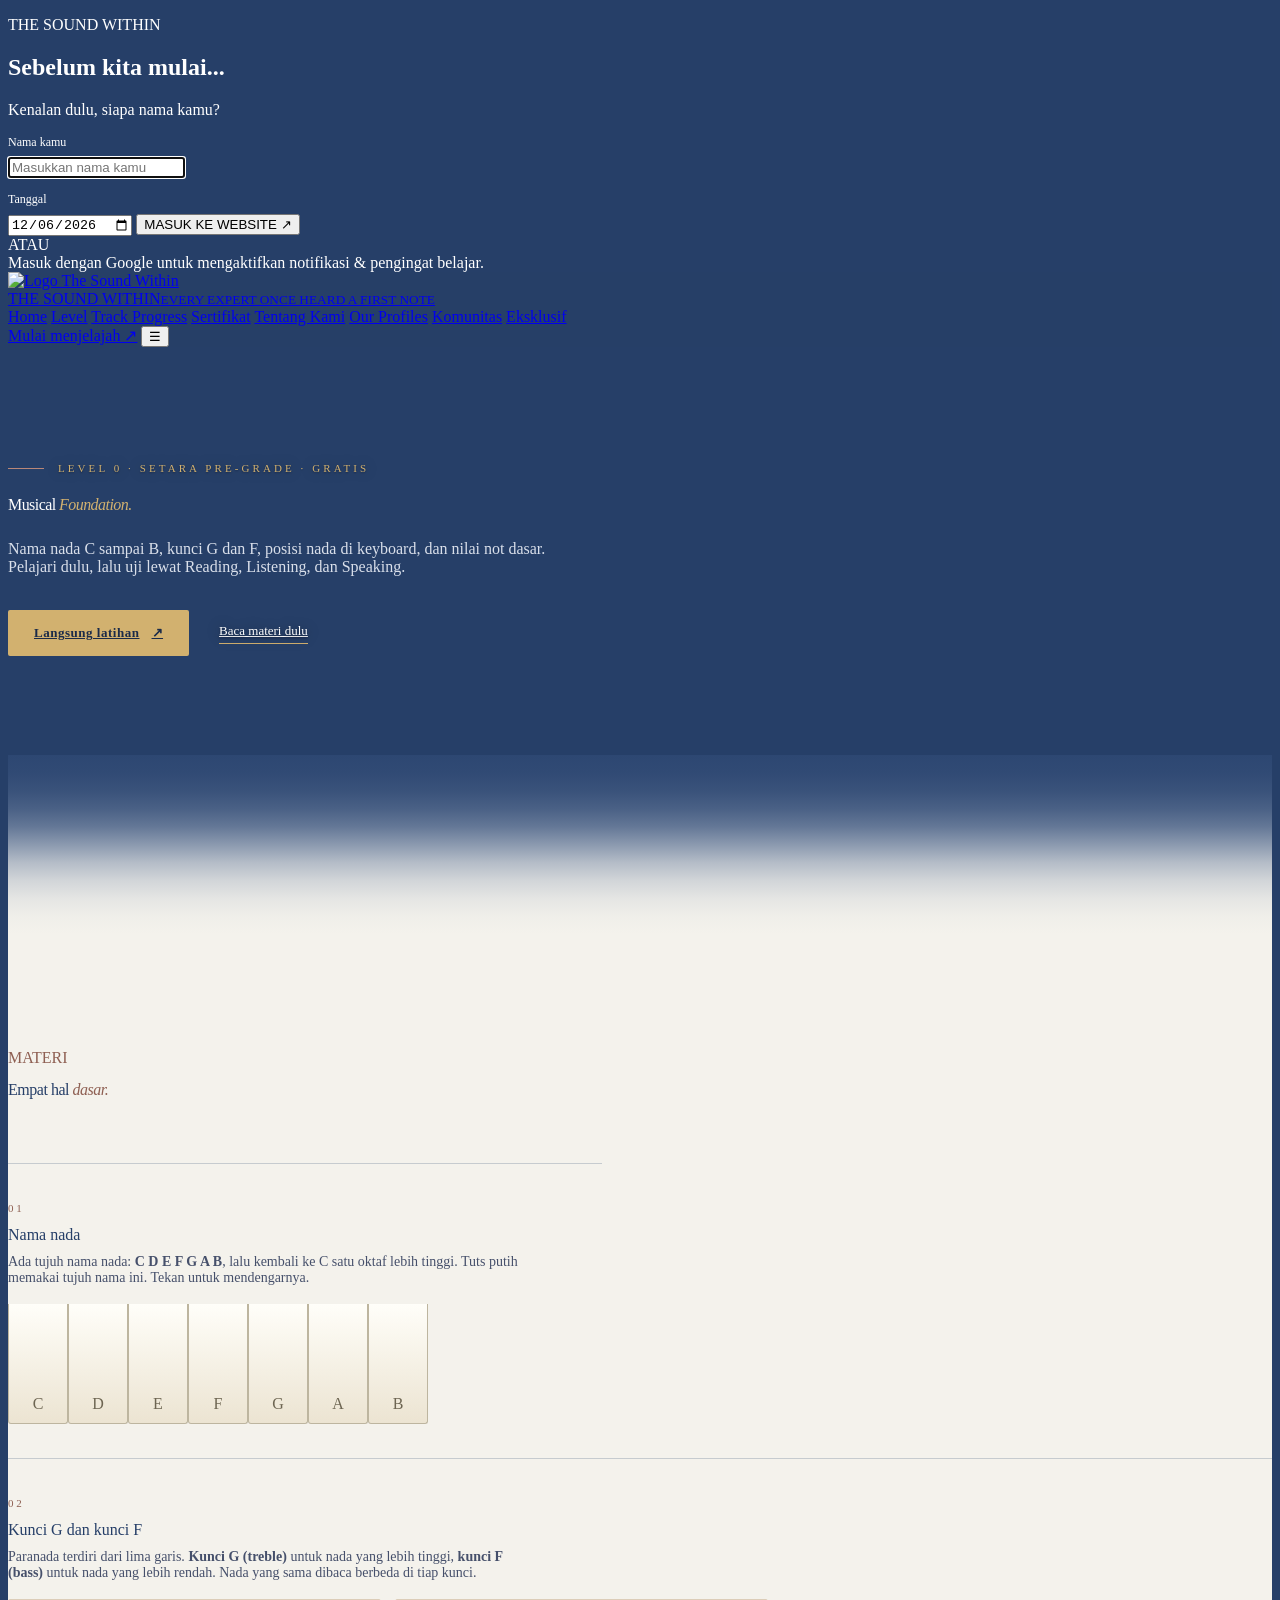
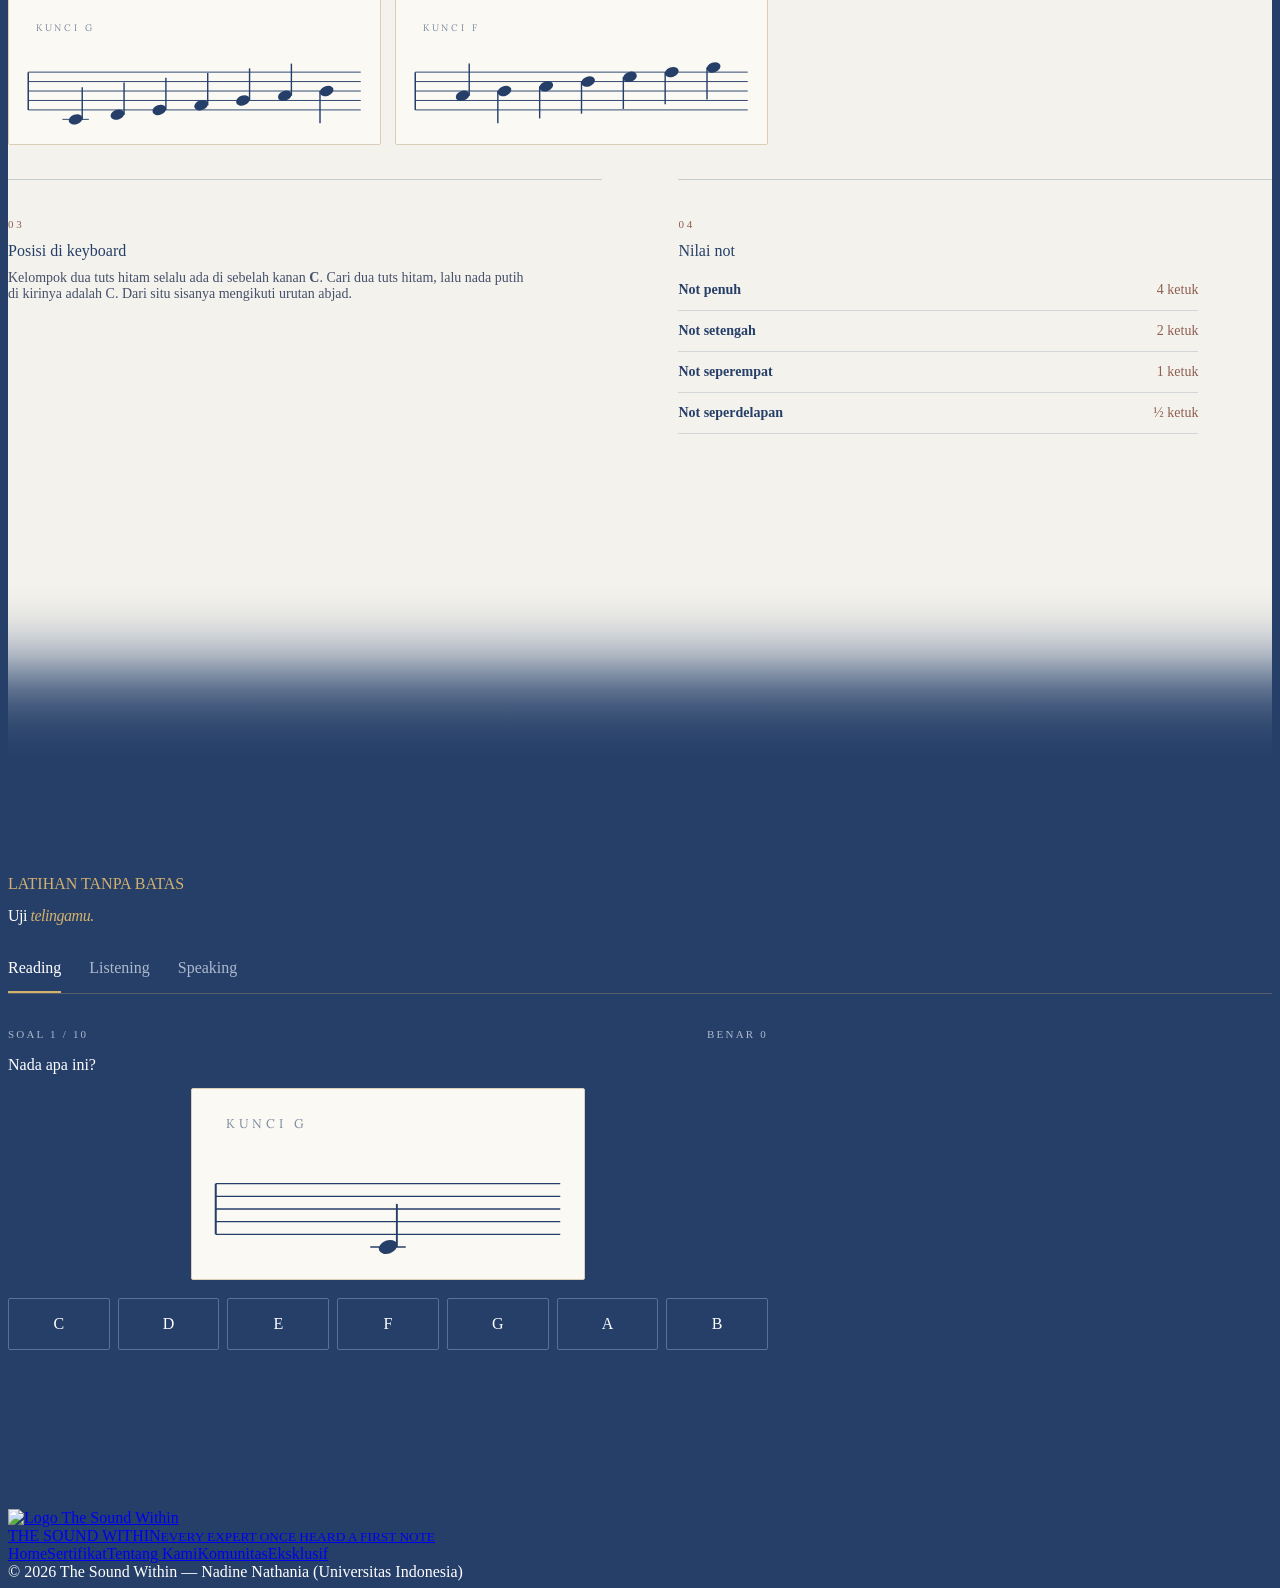
==== level-0.html @ 70ebad5d "Add files via upload" ====
<!DOCTYPE html>
<html lang="id">
<head>
<meta charset="UTF-8"><meta name="viewport" content="width=device-width, initial-scale=1.0">
<meta name="theme-color" content="#263F68">
<meta name="description" content="Level 0 The Sound Within: Musical Foundation. Nama nada, kunci G dan F, keyboard, dan nilai not.">
<title>Level 0 · Musical Foundation — THE SOUND WITHIN</title>
<link rel="preconnect" href="https://fonts.googleapis.com"><link rel="preconnect" href="https://fonts.gstatic.com" crossorigin>
<link href="https://fonts.googleapis.com/css2?family=Cormorant+Garamond:ital,wght@0,400;0,500;0,600;0,700;1,400;1,500&family=Lora:ital,wght@0,400;0,500;0,600;0,700;1,400&display=swap" rel="stylesheet">
<link rel="stylesheet" href="style.css"><link rel="stylesheet" href="home.css"><link rel="stylesheet" href="theme.css"><link rel="stylesheet" href="level.css">
</head>
<body class="home lvl">
<div id="site-gate"></div><div id="site-header"></div>
<main>
  <section class="l-hero" id="home">
    <div class="container">
      <p class="eyebrow h-eyebrow">LEVEL 0 · SETARA PRE-GRADE · GRATIS</p>
      <h1 class="l-title">Musical <em>Foundation.</em></h1>
      <p class="l-lead">Nama nada C sampai B, kunci G dan F, posisi nada di keyboard, dan nilai not dasar. Pelajari dulu, lalu uji lewat Reading, Listening, dan Speaking.</p>
      <div class="h-actions"><a class="h-btn" href="#latihan">Langsung latihan <i>↗</i></a><a class="h-link" href="#materi">Baca materi dulu</a></div>
    </div>
  </section>
  <div class="h-fade h-fade-to-light" aria-hidden="true"></div>

  <section class="l-materi" id="materi">
    <div class="container">
      <p class="eyebrow">MATERI</p><h2 class="l-h2">Empat hal <em>dasar.</em></h2>
      <div class="l-topics">
        <article class="l-topic"><span class="l-no">01</span><h3>Nama nada</h3>
          <p>Ada tujuh nama nada: <b>C D E F G A B</b>, lalu kembali ke C satu oktaf lebih tinggi. Tuts putih memakai tujuh nama ini. Tekan untuk mendengarnya.</p>
          <div class="l-keys" id="demoKeys" role="group" aria-label="Tuts C sampai B"></div></article>
        <article class="l-topic"><span class="l-no">02</span><h3>Kunci G dan kunci F</h3>
          <p>Paranada terdiri dari lima garis. <b>Kunci G (treble)</b> untuk nada yang lebih tinggi, <b>kunci F (bass)</b> untuk nada yang lebih rendah. Nada yang sama dibaca berbeda di tiap kunci.</p>
          <div class="l-demo"><div class="paper" id="demoTreble"></div><div class="paper" id="demoBass"></div></div></article>
        <article class="l-topic"><span class="l-no">03</span><h3>Posisi di keyboard</h3>
          <p>Kelompok dua tuts hitam selalu ada di sebelah kanan <b>C</b>. Cari dua tuts hitam, lalu nada putih di kirinya adalah C. Dari situ sisanya mengikuti urutan abjad.</p></article>
        <article class="l-topic"><span class="l-no">04</span><h3>Nilai not</h3>
          <ul class="l-values"><li><b>Not penuh</b><span>4 ketuk</span></li><li><b>Not setengah</b><span>2 ketuk</span></li><li><b>Not seperempat</b><span>1 ketuk</span></li><li><b>Not seperdelapan</b><span>½ ketuk</span></li></ul></article>
      </div>
    </div>
  </section>
  <div class="h-fade h-fade-to-dark" aria-hidden="true"></div>

  <section class="l-lab" id="latihan">
    <div class="container">
      <p class="eyebrow">LATIHAN TANPA BATAS</p><h2 class="l-h2">Uji <em>telingamu.</em></h2>
      <div class="l-tabs" role="tablist" aria-label="Pilih jalur latihan">
        <button role="tab" data-mode="reading" aria-selected="true">Reading</button>
        <button role="tab" data-mode="listening" aria-selected="false">Listening</button>
        <button role="tab" data-mode="speaking" aria-selected="false">Speaking</button>
      </div>
      <div class="l-panel" id="lab" aria-live="polite"></div>
    </div>
  </section>
</main>
<div id="site-footer"></div>
<script src="app.js"></script>
<script src="audio-engine.js"></script>
<script src="level0.js"></script>
</body>
</html>
---- home.css ----
/* THE SOUND WITHIN — redesign halaman utama.
   Dimuat SETELAH style.css, hanya di index.html. Semua rule di-scope ke body.home
   atau class berawalan "h-", jadi halaman lain (reading, listening, dll.) tidak terpengaruh. */

:root {
    --ivory: #F6F2E9;
    --beige: #E9E0CC;
    --champagne: #DCC795;
    --ink: #16223F;
    --rose-deep: #94505A;   /* rose gold untuk latar terang (kontras ±5:1 di atas ivory) */
    --rose-light: #D79AA4;  /* rose gold untuk latar gelap (kontras ±7:1 di atas navy) */
}

/* Lenis */
html.lenis, html.lenis body { height: auto; }
.lenis.lenis-smooth { scroll-behavior: auto !important; }
.lenis.lenis-stopped { overflow: hidden; }

/* Angka di font serif dibuat lining (sejajar tinggi huruf), bukan old-style yang "0" terlihat seperti "o" */
.h-title, .h-paths-head h2, .h-path-body h3, .h-path-no, .h-steps strong, .h-closing-title, .h-level-name {
    font-variant-numeric: lining-nums;
    font-feature-settings: "lnum" 1;
}

/* ───────── Navbar (hanya di home) ───────── */
body.home .topbar { background: rgba(28, 43, 77, .9); border-bottom-color: rgba(220, 199, 149, .22); }
body.home .nav-links a { position: relative; padding: 4px 0; }
body.home .nav-links a::after {
    content: ""; position: absolute; left: 0; right: 0; bottom: 0; height: 1px;
    background: var(--champagne); transform: scaleX(0); transform-origin: left; transition: transform .3s ease;
}
body.home .nav-links a:hover::after { transform: scaleX(1); }

/* ───────── Tombol & tautan ───────── */
.h-btn {
    display: inline-flex; align-items: center; gap: 12px;
    padding: 15px 26px; border-radius: 2px;
    background: var(--champagne); color: var(--ink);
    font-size: 13px; font-weight: 700; letter-spacing: .04em;
    transition: background .25s, color .25s;
}
.h-btn i { font-style: normal; display: inline-block; transition: transform .25s; }
.h-btn:hover { background: var(--ivory); }
.h-btn:hover i { transform: translate(3px, -3px); }
.h-btn:focus-visible, .h-link:focus-visible, .h-path:focus-visible { outline: 2px solid var(--champagne); outline-offset: 4px; }

.h-link {
    padding-bottom: 4px; border-bottom: 1px solid rgba(220, 199, 149, .5);
    font-size: 13px; color: var(--ivory); transition: border-color .25s, color .25s;
}
.h-link:hover { color: var(--champagne); border-color: var(--champagne); }

/* Teks bertopeng untuk reveal judul */
.h-line { display: block; overflow: hidden; padding-bottom: .08em; }
.h-line > span { display: inline-block; will-change: transform; }

/* ───────── Hero ───────── */
.h-hero {
    position: relative; overflow: hidden;
    padding: clamp(64px, 9vw, 120px) 0 clamp(70px, 8vw, 110px);
    background: linear-gradient(180deg, #1C2B4D 0%, #19274A 55%, #16223F 100%); /* turun pelan ke navy gelap, menyambung ke section berikutnya */
}

.h-hero-grid { position: relative; z-index: 1; display: grid; grid-template-columns: repeat(12, 1fr); column-gap: 24px; align-items: end; }
.h-hero-text { grid-column: 1 / 8; grid-row: 1; position: relative; z-index: 2; }
.h-ornament { grid-column: 7 / 13; grid-row: 1; align-self: start; justify-self: end; width: 100%; height: auto; margin-top: clamp(-40px, -2vw, 0px); overflow: visible; pointer-events: none; z-index: 0; }
.h-instrument { grid-column: 8 / 13; grid-row: 1; align-self: end; margin-bottom: -8px; position: relative; z-index: 2; }

/* Ornamen: paranada + cincin bunyi */
.h-orn-ring, .h-orn-line { stroke-dasharray: 1; stroke-dashoffset: 0; }
.h-orn-line { fill: none; stroke: rgba(220, 199, 149, .55); stroke-width: 1; }

.h-eyebrow { display: flex; align-items: center; gap: 14px; margin: 0; color: var(--champagne); font-size: 11px; letter-spacing: .28em; }
.h-eyebrow::before { content: ""; width: 36px; height: 1px; background: var(--rose-light); flex-shrink: 0; }

.h-title {
    margin: 26px 0 0; font-family: var(--serif); font-weight: 500; text-transform: uppercase;
    font-size: clamp(56px, 8.6vw, 132px); line-height: .9; letter-spacing: -.035em;
}
.h-title em { color: var(--champagne); font-style: italic; font-weight: 500; }
.h-tagline { margin: 26px 0 18px; color: var(--champagne); font-family: var(--serif); font-style: italic; font-size: clamp(21px, 2.3vw, 30px); }
.h-copy { max-width: 500px; margin: 0; color: #E6E9F2; font-size: 15px; }
.h-actions { display: flex; flex-wrap: wrap; align-items: center; gap: 14px 30px; margin-top: 34px; }
.h-kicker { margin: 40px 0 0; color: #B4BCD2; font-size: 10px; letter-spacing: .28em; }

/* Piano mini */
.h-inst-meta { display: flex; justify-content: space-between; gap: 12px; padding-bottom: 14px; border-bottom: 1px solid rgba(220, 199, 149, .35); color: #C3CADD; font-size: 10px; letter-spacing: .2em; }
.h-keys { position: relative; display: flex; height: clamp(200px, 24vw, 290px); margin-top: 28px; user-select: none; -webkit-user-select: none; touch-action: manipulation; }
.h-key-w {
    position: relative; flex: 1; display: flex; align-items: flex-end; justify-content: center;
    margin: 0; padding: 0 0 12px; background: linear-gradient(#FBF8F0, #ECE4D2);
    border: 1px solid #bdb59f; border-top: 0; border-radius: 0 0 3px 3px;
    color: #6f6853; font-family: var(--serif); font-size: 15px; font-weight: 600;
    transform-origin: top center; transition: background .2s;
}
.h-key-w:hover { background: linear-gradient(#FFFBEF, #E6D9B8); }
.h-key-w.is-down { background: var(--champagne); color: var(--ink); }
.h-key-b {
    position: absolute; top: 0; z-index: 2; width: 7%; height: 60%;
    left: calc(var(--i) * 12.5% - 3.5%);
    margin: 0; padding: 0; background: #0F172B; border: 0; border-radius: 0 0 3px 3px;
    transform-origin: top center; transition: background .2s;
}
.h-key-b:hover { background: #2a3658; }
.h-key-b.is-down { background: var(--rosegold); }
.h-key-w:focus-visible, .h-key-b:focus-visible { outline: 2px solid var(--rosegold); outline-offset: -4px; }

.h-inst-foot { display: flex; justify-content: space-between; gap: 12px; margin-top: 18px; color: #C3CADD; font-size: 10px; letter-spacing: .18em; }
.h-now { color: var(--champagne); letter-spacing: .08em; text-align: right; }

/* ───────── Alur belajar ───────── */
.h-ritual { background: var(--ink); }
.h-steps { display: grid; grid-template-columns: repeat(4, 1fr); margin: 0; padding: 0; list-style: none; border-top: 1px solid rgba(220, 199, 149, .18); }
.h-steps li { padding: 46px 28px 50px 0; }
.h-steps li + li { padding-left: 28px; border-left: 1px solid rgba(220, 199, 149, .2); }
.h-step-no { display: block; margin-bottom: 22px; color: var(--rose-light); font-size: 11px; letter-spacing: .25em; }
.h-steps strong { display: block; font-family: var(--serif); font-size: clamp(30px, 3.6vw, 48px); font-weight: 500; line-height: 1; color: var(--ivory); }
.h-steps p { margin: 14px 0 0; color: #B9C1D6; font-size: 13px; max-width: 240px; }

/* ───────── Transisi warna navy ⇄ ivory ───────── */
/* Strip tanpa teks: gradasi pelan lewat slate dan beige supaya tidak terasa terpotong.
   Teks tidak pernah berada di zona abu-abu tengah, jadi kontras huruf tetap tinggi. */
.h-fade { height: clamp(130px, 16vw, 230px); }
.h-fade-to-light { background: linear-gradient(180deg, #16223F 0%, #2A3B64 24%, #6F7A9B 48%, #C4C3C6 70%, #E9E0CC 88%, #F6F2E9 100%); }
.h-fade-to-dark  { background: linear-gradient(180deg, #F6F2E9 0%, #E9E0CC 12%, #C4C3C6 30%, #6F7A9B 52%, #2A3B64 76%, #1C2B4D 100%); }

/* ───────── Pilih level (terang, editorial) ───────── */
.h-paths { background: var(--ivory); color: var(--ink); padding: clamp(24px, 4vw, 56px) 0 clamp(30px, 4vw, 60px); }
.h-paths .eyebrow { margin: 0; color: var(--rose-deep); }
.h-paths-head { display: grid; grid-template-columns: 1.3fr 1fr; gap: 40px; align-items: end; margin-bottom: clamp(44px, 6vw, 80px); }
.h-paths-head h2 { margin: 14px 0 0; font-family: var(--serif); font-weight: 500; font-size: clamp(44px, 6.4vw, 96px); line-height: .98; letter-spacing: -.03em; }
.h-paths-head h2 em { color: var(--rose-deep); font-style: italic; }
.h-paths-head > p { margin: 0; max-width: 380px; color: #3F4866; font-size: 14px; }

.h-path-list { border-bottom: 1px solid rgba(22, 34, 63, .22); }
.h-path { position: relative; display: grid; grid-template-columns: 90px 1fr auto; align-items: start; gap: 32px; padding: 42px 0; border-top: 1px solid rgba(22, 34, 63, .22); color: var(--ink); isolation: isolate; }
.h-path::before { content: ""; position: absolute; inset: 0 -28px; z-index: -1; background: var(--beige); transform: scaleY(0); transform-origin: bottom; transition: transform .4s cubic-bezier(.3, .7, .2, 1); }
.h-path:hover::before, .h-path:focus-visible::before { transform: scaleY(1); }
.h-path-no { font-family: var(--serif); font-size: clamp(26px, 3vw, 38px); font-weight: 500; line-height: 1; color: var(--rose-deep); }
.h-path-go { align-self: center; }
.h-path-body h3 { margin: 0; font-family: var(--serif); font-weight: 500; font-size: clamp(42px, 6vw, 84px); line-height: .95; letter-spacing: -.025em; transition: transform .4s cubic-bezier(.3, .7, .2, 1); }
.h-path-body p { max-width: 520px; margin: 14px 0 0; color: #3F4866; font-size: 13.5px; transition: transform .4s cubic-bezier(.3, .7, .2, 1); }
.h-path:hover .h-path-body h3, .h-path:hover .h-path-body p { transform: translateX(14px); }
.h-path-go { display: inline-flex; align-items: center; gap: 10px; color: var(--rose-deep); font-size: 11px; font-weight: 700; letter-spacing: .12em; text-transform: uppercase; white-space: nowrap; }
.h-path-go i { font-style: normal; transition: transform .3s; }
.h-path:hover .h-path-go i { transform: translate(4px, -4px); }

/* Varian baris level */
.h-level { padding: 34px 0; }
.h-level .h-path-body h3 { font-size: clamp(36px, 4.8vw, 66px); }
.h-level:nth-child(even) .h-path-body { margin-left: clamp(0px, 7vw, 100px); }
.h-level-name { display: block; margin-top: 8px; color: var(--rose-deep); font-family: var(--serif); font-style: italic; font-size: clamp(20px, 2.2vw, 28px); }
.h-level-meta { display: flex; align-items: center; gap: 14px; margin-top: 16px; color: #4A5373; font-size: 10.5px; letter-spacing: .16em; text-transform: uppercase; }
.h-level-meta b { padding: 3px 9px; border: 1px solid rgba(22, 34, 63, .4); border-radius: 2px; color: var(--ink); font-weight: 700; letter-spacing: .14em; }
.h-level-meta b.premium { background: var(--ink); border-color: var(--ink); color: var(--champagne); }

/* ───────── Penutup ───────── */
.h-closing { background: var(--bg); padding: clamp(40px, 6vw, 90px) 0 clamp(80px, 9vw, 130px); }
.h-closing .eyebrow { margin: 0 0 22px; color: var(--champagne); }
.h-closing-title { margin: 0; font-family: var(--serif); font-weight: 500; font-size: clamp(46px, 8vw, 120px); line-height: .95; letter-spacing: -.03em; color: var(--ivory); }
.h-closing-title em { color: var(--champagne); font-style: italic; }
.h-closing-row { display: flex; align-items: center; justify-content: space-between; gap: 30px; margin-top: clamp(36px, 5vw, 64px); padding-top: 30px; border-top: 1px solid rgba(220, 199, 149, .3); }
.h-closing-row p { margin: 0; max-width: 420px; color: #D0D5E4; font-size: 14px; }

/* ───────── Responsif ───────── */
@media (max-width: 960px) {
    .h-hero-text, .h-ornament, .h-instrument { grid-column: 1 / -1; grid-row: auto; }
    .h-ornament { width: min(86%, 400px); margin: 48px 0 0; }
    .h-instrument { margin: 40px 0 0; }
    .h-steps { grid-template-columns: repeat(2, 1fr); }
    .h-steps li:nth-child(3) { padding-left: 0; border-left: 0; }
    .h-steps li:nth-child(n + 3) { border-top: 1px solid rgba(220, 199, 149, .2); }
    .h-paths-head { grid-template-columns: 1fr; gap: 20px; }
}
@media (max-width: 700px) {
    .h-path { grid-template-columns: 1fr; gap: 14px; padding: 30px 0; }
    .h-path::before { inset: 0 -15px; }
    .h-level:nth-child(even) .h-path-body { margin-left: 0; }
    .h-path:hover .h-path-body h3, .h-path:hover .h-path-body p { transform: none; }
    .h-path-go { align-self: start; }
    .h-closing-row { flex-direction: column; align-items: flex-start; }
    .h-inst-foot { flex-direction: column; gap: 6px; }
    .h-now { text-align: left; }
}
@media (max-width: 520px) {
    .h-steps { grid-template-columns: 1fr; }
    .h-steps li, .h-steps li + li { padding: 34px 0; border-left: 0; }
    .h-steps li + li { border-top: 1px solid rgba(220, 199, 149, .2); }
}

@media (prefers-reduced-motion: reduce) {
    .h-btn, .h-btn i, .h-link, .h-key-w, .h-key-b, .h-path::before, .h-path-body h3, .h-path-body p, .h-path-go i, body.home .nav-links a::after { transition: none !important; }
}
---- theme.css ----
/* TSW — token warna (dark) + gradasi. Dimuat SETELAH home.css, hanya di index.html. */
:root {
  --navy:#263F68; --navy-2:#344F78; --pearl:#F4F2EC; --ivory:#F6F2E9; --beige:#DCCDB8;
  --champagne:#D2B16F; --rose-deep:#B98778; --ink:#263F68;
  --bg:#263F68; --surface:#344F78; --surface-light:#3D5A88; --line:#5A7099;
  --sec-hero:#263F68; --sec-ritual:#2D4772; --sec-paths:#F4F2EC; --sec-close:#263F68;
  --text:#fff; --text-soft:#D9DFEA; --text-mute:#AEB9CE; --accent:#D2B16F; --on-accent:#1B2B49;
  --rule:rgba(210,177,111,.28); --topbar:rgba(38,63,104,.92);
}
body.home { background:var(--bg); color:var(--text); transition:background-color .35s, color .35s; }
.h-hero { background:var(--sec-hero); border-bottom-color:var(--rule); }
.h-ritual { background:var(--sec-ritual); border-bottom-color:var(--rule); }
.h-paths { background:var(--sec-paths); }
.h-closing { background:var(--sec-close); color:#fff; }
body.home .topbar { background:var(--topbar); }
body.home .h-title { color:var(--text); }
body.home .h-title em, .h-tagline, .h-eyebrow { color:var(--accent); }
.h-eyebrow::before { background:var(--rose-deep); }
.h-copy { color:var(--text-soft); } .h-kicker,.h-inst-meta,.h-inst-foot { color:var(--text-mute); }
.h-inst-meta { border-bottom-color:var(--rule); } .h-now { color:var(--accent); }
.h-btn { background:var(--accent); color:var(--on-accent); }
.h-btn:hover { background:var(--navy); color:#fff; }
.h-link { color:var(--text); border-bottom-color:var(--accent); }
.h-steps strong { color:var(--text); } .h-steps p { color:var(--text-soft); }
.h-steps li + li, .h-steps li:nth-child(n+3) { border-color:var(--rule); }
.h-step-no { color:var(--rose-deep); }
.h-closing .h-btn { background:#D2B16F; color:#1B2B49; }
.h-closing-title em, .h-closing .eyebrow { color:#D2B16F; }
.h-paths .eyebrow, .h-paths-head h2 em, .h-path-no, .h-path-go, .h-level-name { color:#8E5F52; }
.h-path::before { background:var(--beige); }

/* Gradasi: interpolasi oklab + kurva ease (S-curve), tanpa titik tengah abu keruh */
.h-fade { --a:var(--sec-ritual); --b:var(--sec-paths); height:clamp(110px,14vw,200px); margin:-1px 0;
  background:linear-gradient(var(--a),var(--b)); }
@supports (background:color-mix(in oklab,red,blue)) {
  .h-fade { background:linear-gradient(to bottom,
    var(--a) 0%,
    color-mix(in oklab,var(--b) 2%,var(--a)) 10%,
    color-mix(in oklab,var(--b) 7%,var(--a)) 20%,
    color-mix(in oklab,var(--b) 16%,var(--a)) 30%,
    color-mix(in oklab,var(--b) 30%,var(--a)) 40%,
    color-mix(in oklab,var(--b) 50%,var(--a)) 50%,
    color-mix(in oklab,var(--b) 70%,var(--a)) 60%,
    color-mix(in oklab,var(--b) 84%,var(--a)) 70%,
    color-mix(in oklab,var(--b) 93%,var(--a)) 80%,
    color-mix(in oklab,var(--b) 98%,var(--a)) 90%,
    var(--b) 100%); }
}
.h-fade-to-dark { --a:var(--sec-paths); --b:var(--sec-close); }

/* Ornamen hero (SVG di HTML) */
.h-ornament { position:absolute; right:-4%; top:50%; width:min(62vw,620px); transform:translateY(-50%); pointer-events:none; opacity:.9; z-index:0; }
.h-orn-line { stroke:var(--rule); stroke-width:1; vector-effect:non-scaling-stroke; stroke-dasharray:1; }
@media (max-width:960px){ .h-ornament{ opacity:.35; } }

/* Keterbacaan teks emas di atas ornamen: bayangan navy halus (bukan glow) */
.h-ornament { opacity: .6; }
.h-eyebrow, .h-tagline, .h-title em, .h-kicker, .h-now, .h-inst-foot, .h-link {
  text-shadow: 0 1px 2px rgba(12, 22, 42, .55), 0 0 14px rgba(12, 22, 42, .45);
}
@media (max-width:960px){ .h-ornament{ opacity:.3; } }
---- level.css ----
/* Level pages — dimuat setelah theme.css. Aman dipakai ulang untuk level 1–5. */
.l-hero{padding:clamp(70px,9vw,120px) 0 clamp(60px,8vw,100px);background:var(--sec-hero)}
.l-title{margin:22px 0 0;font:500 clamp(54px,9vw,128px)/.92 var(--serif);letter-spacing:-.035em}
.l-title em,.l-h2 em{color:var(--accent);font-style:italic}
.l-lead{max-width:560px;margin:26px 0 0;color:var(--text-soft);font-size:16px}
.l-h2{margin:14px 0 0;font:500 clamp(40px,5.4vw,76px)/1 var(--serif);letter-spacing:-.03em}
.l-materi{background:var(--sec-paths);color:var(--ink);padding:clamp(70px,9vw,120px) 0}
.l-materi .eyebrow{color:#8E5F52;margin:0}.l-materi .l-h2 em{color:#8E5F52}
.l-topics{display:grid;grid-template-columns:1fr 1fr;gap:0 clamp(32px,6vw,90px);margin-top:clamp(40px,5vw,70px)}
.l-topic{padding:34px 0;border-top:1px solid rgba(38,63,104,.22)}
.l-topic:nth-child(2){grid-column:1/-1}
.l-no{color:#8E5F52;font-size:11px;letter-spacing:.25em}
.l-topic h3{margin:10px 0;font:500 clamp(28px,3vw,40px)/1.05 var(--serif)}
.l-topic p{max-width:520px;margin:0 0 18px;color:#46506B;font-size:14px}
.l-keys{display:flex;max-width:420px;height:120px}
.l-keys button{flex:1;display:flex;align-items:flex-end;justify-content:center;padding:0 0 10px;background:linear-gradient(#FFFEF9,#ECE4D2);border:1px solid #bdb59f;border-top:0;border-radius:0 0 3px 3px;color:#6d6552;font:600 15px var(--serif);transition:background .2s,transform .08s}
.l-keys button:hover{background:#E8DDBF}.l-keys button.on{background:var(--champagne);transform:translateY(3px)}
.l-demo{display:grid;grid-template-columns:1fr 1fr;gap:14px;max-width:760px}
.paper{background:#FBF9F4;color:#263F68;border:1px solid #DCCDB8;border-radius:2px;padding:6px}
.paper svg{display:block;width:100%;height:auto}
.l-values{list-style:none;margin:0;padding:0;max-width:520px}
.l-values li{display:flex;justify-content:space-between;padding:12px 0;border-bottom:1px solid rgba(38,63,104,.15);font-size:14px}.l-values span{color:#8E5F52}
.l-lab{background:var(--sec-close);padding:clamp(70px,9vw,120px) 0}
.l-lab .eyebrow{color:var(--accent);margin:0}
.l-tabs{display:flex;gap:28px;margin:34px 0 0;border-bottom:1px solid var(--rule)}
.l-tabs button{padding:0 0 14px;background:none;border:0;border-bottom:2px solid transparent;color:var(--text-mute);font:500 22px var(--serif);transition:color .2s,border-color .2s}
.l-tabs button:hover{color:#fff}.l-tabs button[aria-selected=true]{color:#fff;border-color:var(--champagne)}
.l-panel{max-width:760px;margin-top:34px}
.l-meta{display:flex;justify-content:space-between;color:var(--text-mute);font-size:11px;letter-spacing:.2em;text-transform:uppercase;margin-bottom:16px}
.l-prompt{margin:0 0 14px;font:500 clamp(24px,3vw,34px)/1.2 var(--serif)}
.l-stage{display:flex;justify-content:center;margin-bottom:18px}
.l-stage .paper{width:min(100%,380px)}
.l-play{display:inline-flex;align-items:center;gap:12px;padding:14px 22px;background:transparent;border:1px solid var(--champagne);border-radius:2px;color:#fff;font-weight:700;font-size:13px;transition:background .2s,color .2s}
.l-play:hover{background:var(--champagne);color:#1B2B49}
.l-ans{display:grid;grid-template-columns:repeat(7,1fr);gap:8px;margin:18px 0 0}
.l-ans button{padding:16px 0;background:transparent;border:1px solid var(--line);border-radius:2px;color:#fff;font:600 24px var(--serif);transition:background .15s,border-color .15s,transform .15s}
.l-ans button:hover:not(:disabled){border-color:var(--champagne);transform:translateY(-2px)}
.l-ans button.ok{background:rgba(127,224,166,.18);border-color:#7fe0a6;color:#7fe0a6}
.l-ans button.bad{background:rgba(255,157,157,.14);border-color:#ff9d9d;color:#ff9d9d}
.l-ans button:disabled{cursor:default}
.l-fb{min-height:28px;margin:16px 0 0;color:var(--text-soft);font-size:14px}
.l-next{margin-top:10px}
.l-result{padding:34px 0;border-top:1px solid var(--rule)}
.l-score{font:500 clamp(64px,10vw,120px)/1 var(--serif);color:var(--accent)}
.l-fade-in{animation:lin .45s cubic-bezier(.3,.7,.2,1)}
@keyframes lin{from{opacity:0;transform:translateY(14px)}to{opacity:1;transform:none}}
@media(max-width:700px){.l-topics,.l-demo{grid-template-columns:1fr}.l-ans{grid-template-columns:repeat(4,1fr)}.l-tabs{gap:18px}.l-tabs button{font-size:18px}}
@media(prefers-reduced-motion:reduce){.l-fade-in{animation:none}}
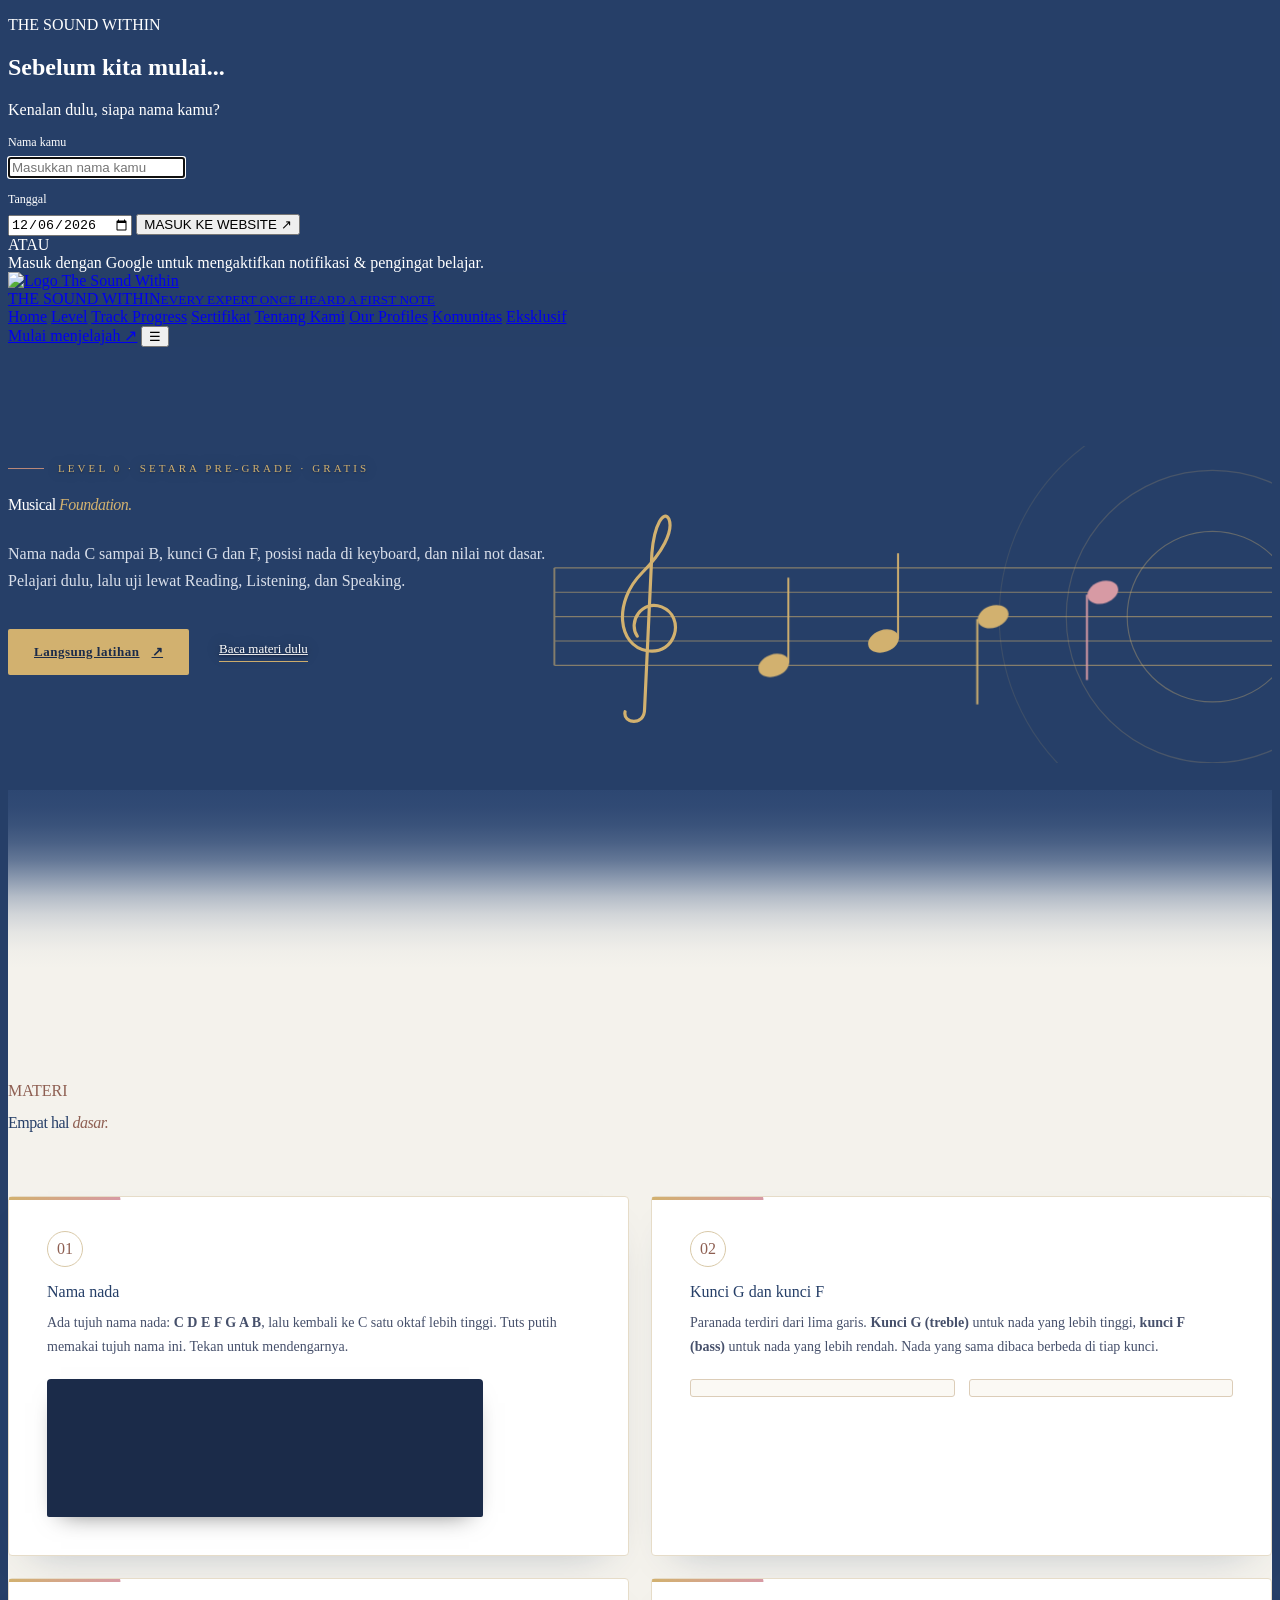
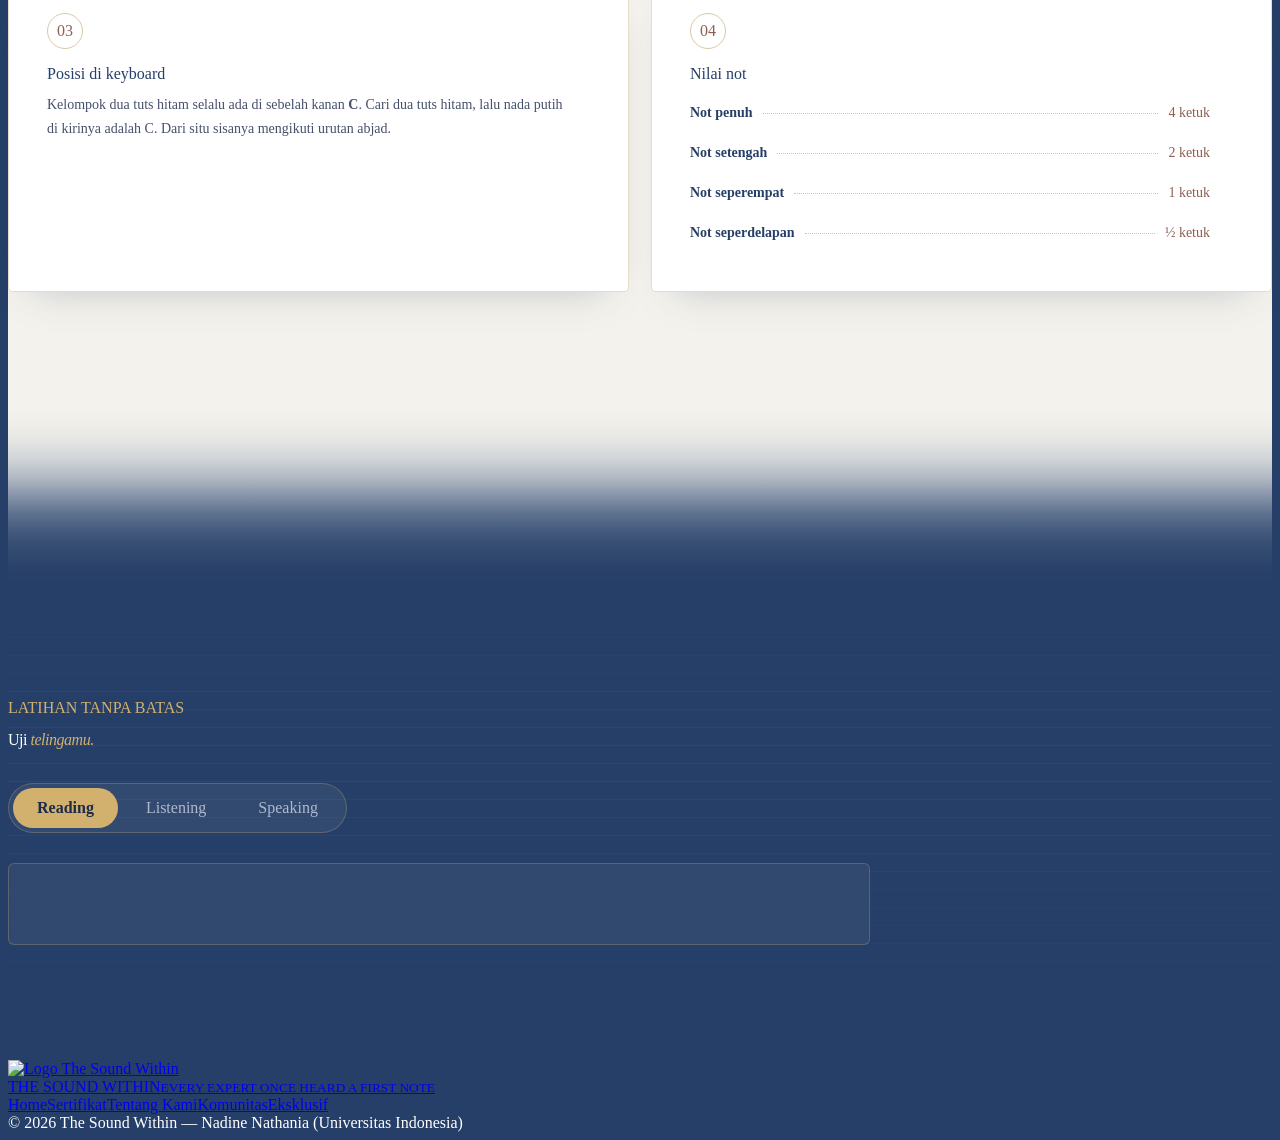
==== commit d1ae2939: "Update level-0.html" ====
--- a/level-0.html
+++ b/level-0.html
@@ -13,6 +13,15 @@
 <div id="site-gate"></div><div id="site-header"></div>
 <main>
   <section class="l-hero" id="home">
+    <svg class="l-orn" viewBox="0 0 640 260" aria-hidden="true" focusable="false">
+      <g fill="none" stroke="#D2B16F"><circle cx="560" cy="140" r="70" stroke-opacity=".35"/><circle cx="560" cy="140" r="120" stroke-opacity=".2"/><circle cx="560" cy="140" r="175" stroke-opacity=".12"/></g>
+      <g stroke="currentColor" stroke-width="1" opacity=".55"><path d="M20 100H640M20 120H640M20 140H640M20 160H640M20 180H640"/><path d="M20 100V180" stroke-width="1.6"/></g>
+      <path transform="translate(20 -40) scale(2)" d="M29 129C28 134 37 135 37 128L40 64C41 52 45 46 47 50C49 55 44 64 36 72C24 84 26 102 38 104C50 106 54 90 44 86C36 83 30 92 34 98" fill="none" stroke="#D2B16F" stroke-width="1.3" stroke-linecap="round" stroke-linejoin="round"/>
+      <g class="l-orn-n" fill="#D2B16F" stroke="#D2B16F"><ellipse cx="200" cy="180" rx="13" ry="9" transform="rotate(-20 200 180)" stroke="none"/><path d="M212 178V108" fill="none" stroke-width="1.6"/></g>
+      <g class="l-orn-n" fill="#D2B16F" stroke="#D2B16F"><ellipse cx="290" cy="160" rx="13" ry="9" transform="rotate(-20 290 160)" stroke="none"/><path d="M302 158V88" fill="none" stroke-width="1.6"/></g>
+      <g class="l-orn-n" fill="#D2B16F" stroke="#D2B16F"><ellipse cx="380" cy="140" rx="13" ry="9" transform="rotate(-20 380 140)" stroke="none"/><path d="M367 142V212" fill="none" stroke-width="1.6"/></g>
+      <g class="l-orn-n" fill="#D79AA4" stroke="#D79AA4"><ellipse cx="470" cy="120" rx="13" ry="9" transform="rotate(-20 470 120)" stroke="none"/><path d="M457 122V192" fill="none" stroke-width="1.6"/></g>
+    </svg>
     <div class="container">
       <p class="eyebrow h-eyebrow">LEVEL 0 · SETARA PRE-GRADE · GRATIS</p>
       <h1 class="l-title">Musical <em>Foundation.</em></h1>
@@ -56,6 +65,6 @@
 <div id="site-footer"></div>
 <script src="app.js"></script>
 <script src="audio-engine.js"></script>
-<script src="level0.js"></script>
+<script src="lab.js"></script>
 </body>
 </html>
--- a/level.css
+++ b/level.css
@@ -1,48 +1,113 @@
-/* Level pages — dimuat setelah theme.css. Aman dipakai ulang untuk level 1–5. */
-.l-hero{padding:clamp(70px,9vw,120px) 0 clamp(60px,8vw,100px);background:var(--sec-hero)}
+/* Level pages — dimuat setelah theme.css. Dipakai level 0–5 (lab.js). */
+
+/* ───────── Hero ───────── */
+.l-hero{position:relative;overflow:hidden;padding:clamp(70px,9vw,120px) 0 clamp(70px,9vw,120px);background:var(--sec-hero)}
+.l-hero .container{position:relative;z-index:1}
+.l-orn{position:absolute;right:-3%;bottom:6%;width:min(78vw,780px);color:var(--accent);pointer-events:none;z-index:0}
+.l-orn-n{opacity:0;transform-box:fill-box;transform-origin:center;animation:orn-in .7s cubic-bezier(.3,.7,.2,1) forwards}
+.l-orn-n:nth-of-type(1){animation-delay:.35s}.l-orn-n:nth-of-type(2){animation-delay:.55s}.l-orn-n:nth-of-type(3){animation-delay:.75s}.l-orn-n:nth-of-type(4){animation-delay:.95s}
+@keyframes orn-in{from{opacity:0;transform:translateY(14px)}to{opacity:1;transform:none}}
 .l-title{margin:22px 0 0;font:500 clamp(54px,9vw,128px)/.92 var(--serif);letter-spacing:-.035em}
 .l-title em,.l-h2 em{color:var(--accent);font-style:italic}
-.l-lead{max-width:560px;margin:26px 0 0;color:var(--text-soft);font-size:16px}
-.l-h2{margin:14px 0 0;font:500 clamp(40px,5.4vw,76px)/1 var(--serif);letter-spacing:-.03em}
+.l-lead{max-width:540px;margin:26px 0 0;color:var(--text-soft);font-size:16px;line-height:1.7}
+
+/* ───────── Materi ───────── */
 .l-materi{background:var(--sec-paths);color:var(--ink);padding:clamp(70px,9vw,120px) 0}
 .l-materi .eyebrow{color:#8E5F52;margin:0}.l-materi .l-h2 em{color:#8E5F52}
-.l-topics{display:grid;grid-template-columns:1fr 1fr;gap:0 clamp(32px,6vw,90px);margin-top:clamp(40px,5vw,70px)}
-.l-topic{padding:34px 0;border-top:1px solid rgba(38,63,104,.22)}
-.l-topic:nth-child(2){grid-column:1/-1}
-.l-no{color:#8E5F52;font-size:11px;letter-spacing:.25em}
-.l-topic h3{margin:10px 0;font:500 clamp(28px,3vw,40px)/1.05 var(--serif)}
-.l-topic p{max-width:520px;margin:0 0 18px;color:#46506B;font-size:14px}
-.l-keys{display:flex;max-width:420px;height:120px}
+.l-h2{margin:14px 0 0;font:500 clamp(40px,5.4vw,76px)/1 var(--serif);letter-spacing:-.03em}
+.l-topics{display:grid;grid-template-columns:1fr 1fr;gap:22px;margin-top:clamp(40px,5vw,70px)}
+.l-topic{position:relative;padding:34px clamp(22px,3vw,38px) 38px;background:#fff;border:1px solid #E6DCC8;border-radius:4px;box-shadow:0 1px 0 #fff inset,0 18px 40px -26px rgba(38,63,104,.35);transition:transform .3s cubic-bezier(.3,.7,.2,1),box-shadow .3s}
+.l-topic::before{content:"";position:absolute;left:0;top:0;width:100%;height:3px;background:linear-gradient(90deg,var(--champagne),#D79AA4);border-radius:4px 4px 0 0;transform:scaleX(.18);transform-origin:left;transition:transform .45s cubic-bezier(.3,.7,.2,1)}
+.l-topic:hover{transform:translateY(-4px);box-shadow:0 1px 0 #fff inset,0 26px 50px -26px rgba(38,63,104,.45)}
+.l-topic:hover::before{transform:scaleX(1)}
+.l-topic:nth-child(2){grid-column:auto}
+.l-no{display:inline-grid;place-items:center;width:34px;height:34px;border:1px solid #D9C9A8;border-radius:50%;color:#8E5F52;font:italic 600 15px var(--serif)}
+.l-topic h3{margin:16px 0 10px;font:500 clamp(28px,3vw,40px)/1.05 var(--serif)}
+.l-topic p{max-width:520px;margin:0 0 20px;color:#46506B;font-size:14px;line-height:1.7}
+.l-keys{display:flex;max-width:420px;height:130px;padding:8px 8px 0;background:#1B2B49;border-radius:4px 4px 2px 2px;box-shadow:0 10px 24px -14px rgba(0,0,0,.6)}
 .l-keys button{flex:1;display:flex;align-items:flex-end;justify-content:center;padding:0 0 10px;background:linear-gradient(#FFFEF9,#ECE4D2);border:1px solid #bdb59f;border-top:0;border-radius:0 0 3px 3px;color:#6d6552;font:600 15px var(--serif);transition:background .2s,transform .08s}
 .l-keys button:hover{background:#E8DDBF}.l-keys button.on{background:var(--champagne);transform:translateY(3px)}
+.l-keys button:focus-visible{outline:2px solid #B98778;outline-offset:-3px}
 .l-demo{display:grid;grid-template-columns:1fr 1fr;gap:14px;max-width:760px}
-.paper{background:#FBF9F4;color:#263F68;border:1px solid #DCCDB8;border-radius:2px;padding:6px}
+.l-values{list-style:none;margin:0;padding:0;max-width:520px}
+.l-values li{display:flex;align-items:baseline;gap:10px;padding:12px 0;font-size:14px}
+.l-values li::after{content:"";order:2;flex:1;border-bottom:1px dotted rgba(38,63,104,.3);transform:translateY(-3px)}
+.l-values li b{order:1}.l-values span{order:3;color:#8E5F52}
+.l-values li+li{border-top:0}
+
+/* Kertas partitur */
+.paper{background:#FBF9F4;color:#263F68;border:1px solid #DCCDB8;border-radius:3px;padding:8px;box-shadow:0 14px 30px -18px rgba(38,63,104,.55)}
 .paper svg{display:block;width:100%;height:auto}
-.l-values{list-style:none;margin:0;padding:0;max-width:520px}
-.l-values li{display:flex;justify-content:space-between;padding:12px 0;border-bottom:1px solid rgba(38,63,104,.15);font-size:14px}.l-values span{color:#8E5F52}
-.l-lab{background:var(--sec-close);padding:clamp(70px,9vw,120px) 0}
+.l-big{display:flex;flex-direction:column;align-items:center;justify-content:center;gap:6px;min-height:150px;font:500 64px/1 var(--serif);color:#263F68;text-align:center}
+.l-big small{font:600 11px var(--sans,inherit);letter-spacing:.22em;text-transform:uppercase;color:#8E5F52}
+
+/* ───────── Lab ───────── */
+.l-lab{position:relative;background:var(--sec-close);padding:clamp(70px,9vw,120px) 0;overflow:hidden}
+.l-lab::before{content:"";position:absolute;inset:0;pointer-events:none;background:repeating-linear-gradient(to bottom,transparent 0 17px,rgba(210,177,111,.07) 17px 18px);-webkit-mask-image:linear-gradient(to bottom,transparent,#000 35%,transparent);mask-image:linear-gradient(to bottom,transparent,#000 35%,transparent)}
+.l-lab .container{position:relative}
 .l-lab .eyebrow{color:var(--accent);margin:0}
-.l-tabs{display:flex;gap:28px;margin:34px 0 0;border-bottom:1px solid var(--rule)}
-.l-tabs button{padding:0 0 14px;background:none;border:0;border-bottom:2px solid transparent;color:var(--text-mute);font:500 22px var(--serif);transition:color .2s,border-color .2s}
-.l-tabs button:hover{color:#fff}.l-tabs button[aria-selected=true]{color:#fff;border-color:var(--champagne)}
-.l-panel{max-width:760px;margin-top:34px}
-.l-meta{display:flex;justify-content:space-between;color:var(--text-mute);font-size:11px;letter-spacing:.2em;text-transform:uppercase;margin-bottom:16px}
-.l-prompt{margin:0 0 14px;font:500 clamp(24px,3vw,34px)/1.2 var(--serif)}
-.l-stage{display:flex;justify-content:center;margin-bottom:18px}
-.l-stage .paper{width:min(100%,380px)}
-.l-play{display:inline-flex;align-items:center;gap:12px;padding:14px 22px;background:transparent;border:1px solid var(--champagne);border-radius:2px;color:#fff;font-weight:700;font-size:13px;transition:background .2s,color .2s}
-.l-play:hover{background:var(--champagne);color:#1B2B49}
-.l-ans{display:grid;grid-template-columns:repeat(7,1fr);gap:8px;margin:18px 0 0}
-.l-ans button{padding:16px 0;background:transparent;border:1px solid var(--line);border-radius:2px;color:#fff;font:600 24px var(--serif);transition:background .15s,border-color .15s,transform .15s}
-.l-ans button:hover:not(:disabled){border-color:var(--champagne);transform:translateY(-2px)}
+.l-tabs{display:inline-flex;gap:4px;margin:34px 0 0;padding:4px;background:rgba(255,255,255,.06);border:1px solid var(--rule);border-radius:999px}
+.l-tabs button{padding:11px 24px;background:none;border:0;border-radius:999px;color:var(--text-mute);font:500 19px var(--serif);transition:color .2s,background .2s}
+.l-tabs button:hover{color:#fff}
+.l-tabs button[aria-selected=true]{background:var(--champagne);color:#1B2B49;font-weight:700}
+.l-tabs button:focus-visible{outline:2px solid #fff;outline-offset:2px}
+.l-panel{max-width:780px;margin-top:30px;padding:clamp(22px,3.4vw,40px);background:rgba(255,255,255,.05);border:1px solid var(--rule);border-radius:6px;backdrop-filter:blur(2px)}
+.l-meta{display:flex;align-items:center;justify-content:space-between;gap:12px;color:var(--text-mute);font-size:11px;letter-spacing:.2em;text-transform:uppercase;margin-bottom:12px}
+.l-swap{padding:7px 14px;background:transparent;border:1px solid var(--rule);border-radius:999px;color:var(--text-soft);font:600 11px inherit;letter-spacing:.12em;text-transform:uppercase;transition:background .2s,color .2s,border-color .2s}
+.l-swap:hover{background:var(--champagne);border-color:var(--champagne);color:#1B2B49}
+.l-swap:focus-visible{outline:2px solid #fff;outline-offset:2px}
+.l-bar{height:4px;margin:0 0 26px;background:rgba(255,255,255,.1);border-radius:4px;overflow:hidden}
+.l-bar i{display:block;height:100%;background:linear-gradient(90deg,var(--champagne),#D79AA4);border-radius:4px;transition:width .5s cubic-bezier(.3,.7,.2,1)}
+.l-prompt{margin:0 0 18px;font:500 clamp(24px,3vw,34px)/1.2 var(--serif)}
+.l-stage{display:flex;justify-content:center;margin-bottom:22px}
+.l-stage .paper{width:min(100%,420px)}
+.l-hint{margin:-4px 0 0;text-align:center;color:var(--text-mute);font-size:13px}
+
+/* Tombol dengar */
+.l-play{display:inline-flex;align-items:center;gap:12px;padding:13px 22px;background:transparent;border:1px solid var(--champagne);border-radius:999px;color:#fff;font-weight:700;font-size:13px;transition:background .2s,color .2s,transform .15s}
+.l-play:hover{background:var(--champagne);color:#1B2B49}.l-play:active{transform:scale(.97)}
+.l-play:focus-visible{outline:2px solid #fff;outline-offset:3px}
+.l-play:disabled{opacity:.5;cursor:default}
+.l-big-play{position:relative;padding:20px 38px;font-size:16px;background:rgba(210,177,111,.14);isolation:isolate}
+.l-big-play::before,.l-big-play::after{content:"";position:absolute;inset:-1px;border:1px solid var(--champagne);border-radius:999px;opacity:0;z-index:-1}
+.l-big-play.playing::before{animation:ring 1.2s ease-out infinite}.l-big-play.playing::after{animation:ring 1.2s .4s ease-out infinite}
+@keyframes ring{from{opacity:.7;transform:scale(1)}to{opacity:0;transform:scale(1.45,1.9)}}
+.l-bars{display:inline-flex;align-items:flex-end;gap:3px;height:18px}
+.l-bars i{width:3px;border-radius:2px;background:currentColor}
+.l-bars i:nth-child(1){height:40%}.l-bars i:nth-child(2){height:85%}.l-bars i:nth-child(3){height:55%}.l-bars i:nth-child(4){height:100%}
+.playing .l-bars i{animation:eq .45s ease-in-out infinite alternate}
+.playing .l-bars i:nth-child(2){animation-delay:.1s}.playing .l-bars i:nth-child(3){animation-delay:.2s}.playing .l-bars i:nth-child(4){animation-delay:.05s}
+@keyframes eq{from{height:25%}to{height:100%}}
+
+/* Pilihan jawaban: seperti tuts */
+.l-ans{display:grid;grid-template-columns:repeat(var(--n,7),1fr);gap:10px;margin:22px 0 0}
+.l-ans button{padding:16px 0 14px;background:rgba(255,255,255,.07);border:1px solid var(--line);border-bottom-width:3px;border-radius:4px;color:#fff;font:600 24px var(--serif);transition:background .15s,border-color .15s,transform .12s}
+.l-ans button:hover:not(:disabled){border-color:var(--champagne);background:rgba(210,177,111,.14);transform:translateY(-2px)}
+.l-ans button:active:not(:disabled){transform:translateY(1px);border-bottom-width:1px}
+.l-ans button:focus-visible{outline:2px solid #fff;outline-offset:2px}
 .l-ans button.ok{background:rgba(127,224,166,.18);border-color:#7fe0a6;color:#7fe0a6}
-.l-ans button.bad{background:rgba(255,157,157,.14);border-color:#ff9d9d;color:#ff9d9d}
+.l-ans button.bad{background:rgba(255,157,157,.14);border-color:#ff9d9d;color:#ff9d9d;animation:shake .3s}
 .l-ans button:disabled{cursor:default}
-.l-fb{min-height:28px;margin:16px 0 0;color:var(--text-soft);font-size:14px}
+.l-ans.txt{grid-template-columns:repeat(auto-fit,minmax(130px,1fr))}
+.l-ans.txt button{font-size:19px;padding:16px 10px 14px}
+@keyframes shake{25%{transform:translateX(-4px)}75%{transform:translateX(4px)}}
+.l-fb{min-height:28px;margin:18px 0 0;color:var(--text-soft);font-size:14.5px}
 .l-next{margin-top:10px}
-.l-result{padding:34px 0;border-top:1px solid var(--rule)}
+
+/* Hasil */
+.l-result{padding:10px 0}
 .l-score{font:500 clamp(64px,10vw,120px)/1 var(--serif);color:var(--accent)}
 .l-fade-in{animation:lin .45s cubic-bezier(.3,.7,.2,1)}
 @keyframes lin{from{opacity:0;transform:translateY(14px)}to{opacity:1;transform:none}}
-@media(max-width:700px){.l-topics,.l-demo{grid-template-columns:1fr}.l-ans{grid-template-columns:repeat(4,1fr)}.l-tabs{gap:18px}.l-tabs button{font-size:18px}}
-@media(prefers-reduced-motion:reduce){.l-fade-in{animation:none}}
+
+@media(max-width:700px){
+  .l-topics,.l-demo{grid-template-columns:1fr}
+  .l-ans{grid-template-columns:repeat(4,1fr)}.l-ans.txt{grid-template-columns:1fr 1fr}
+  .l-tabs{display:flex}.l-tabs button{flex:1;padding:10px 8px;font-size:16px}
+  .l-orn{opacity:.3;right:-30%;width:130vw}
+  .l-meta{font-size:10px;letter-spacing:.12em}
+}
+@media(prefers-reduced-motion:reduce){
+  .l-fade-in,.l-ans button.bad,.l-orn-n,.playing .l-bars i,.l-big-play.playing::before,.l-big-play.playing::after{animation:none!important}
+  .l-orn-n{opacity:1}.l-topic,.l-topic::before,.l-bar i{transition:none}
+}
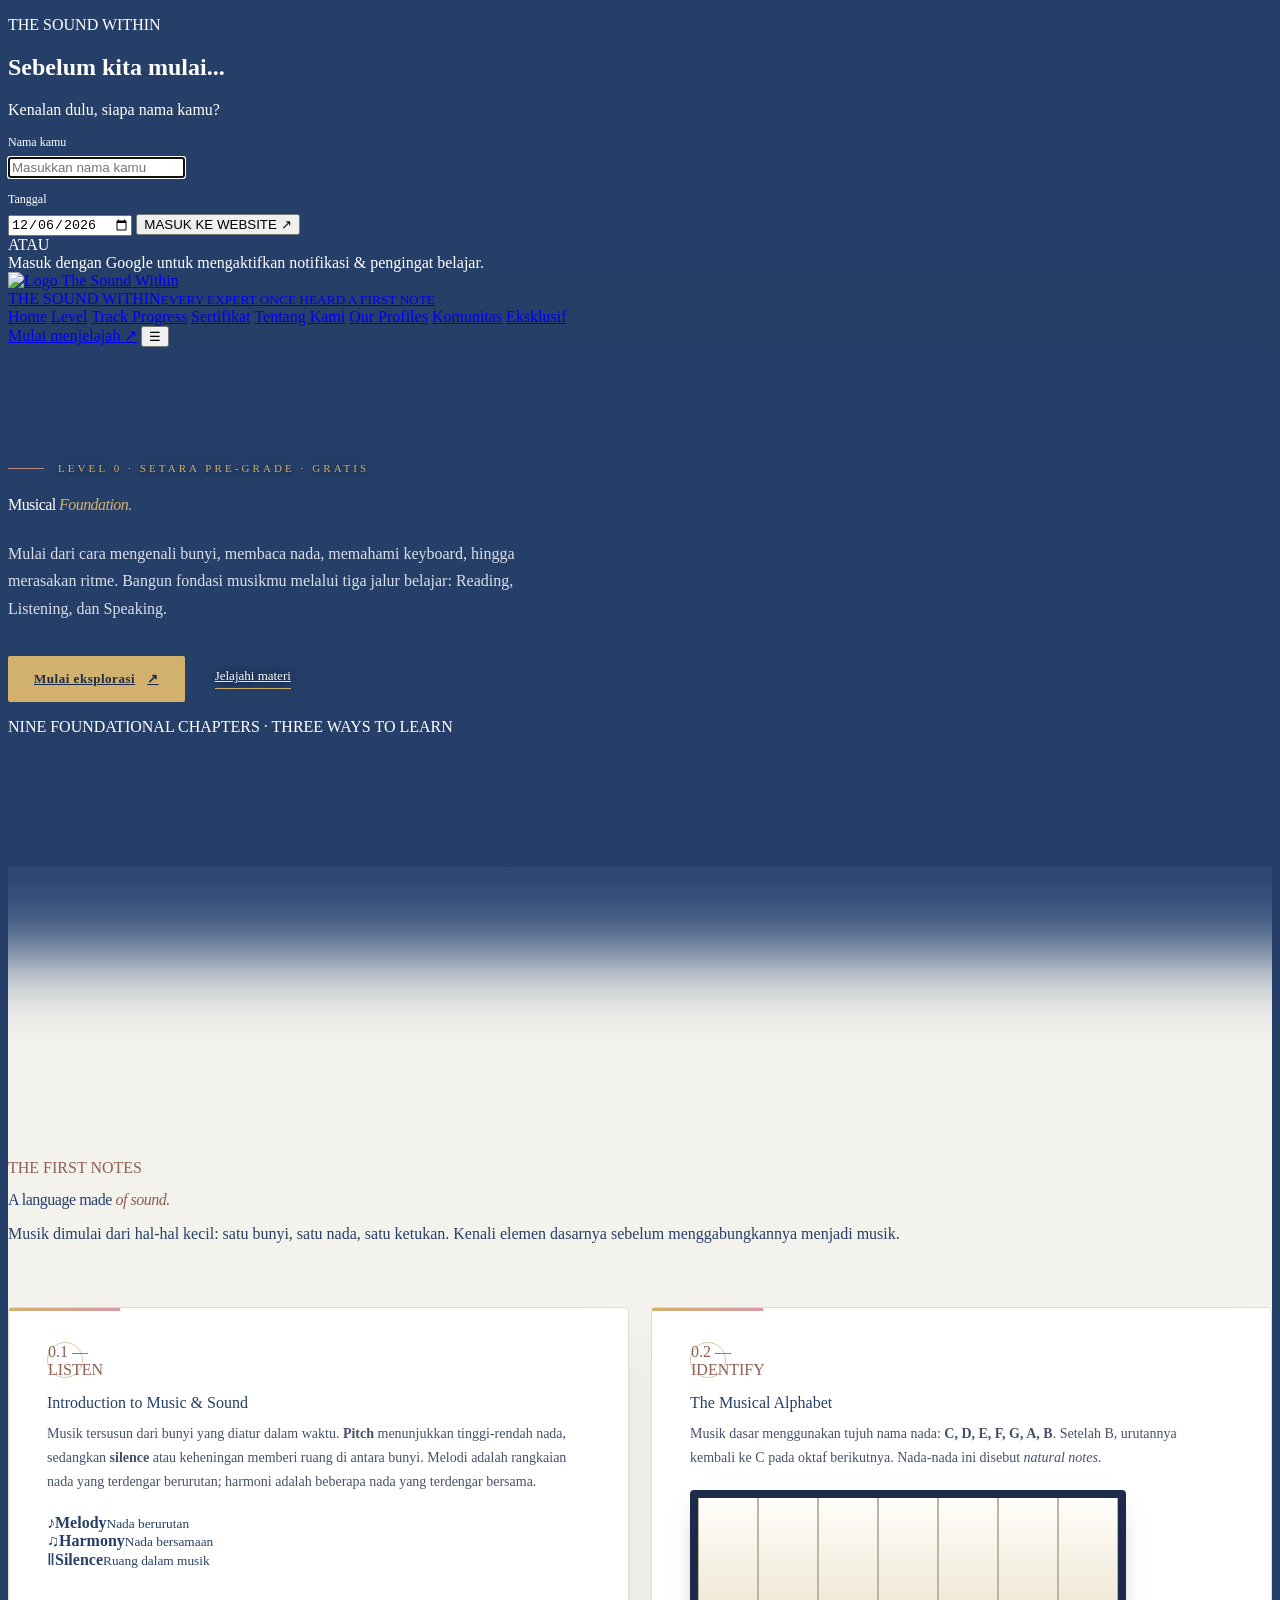
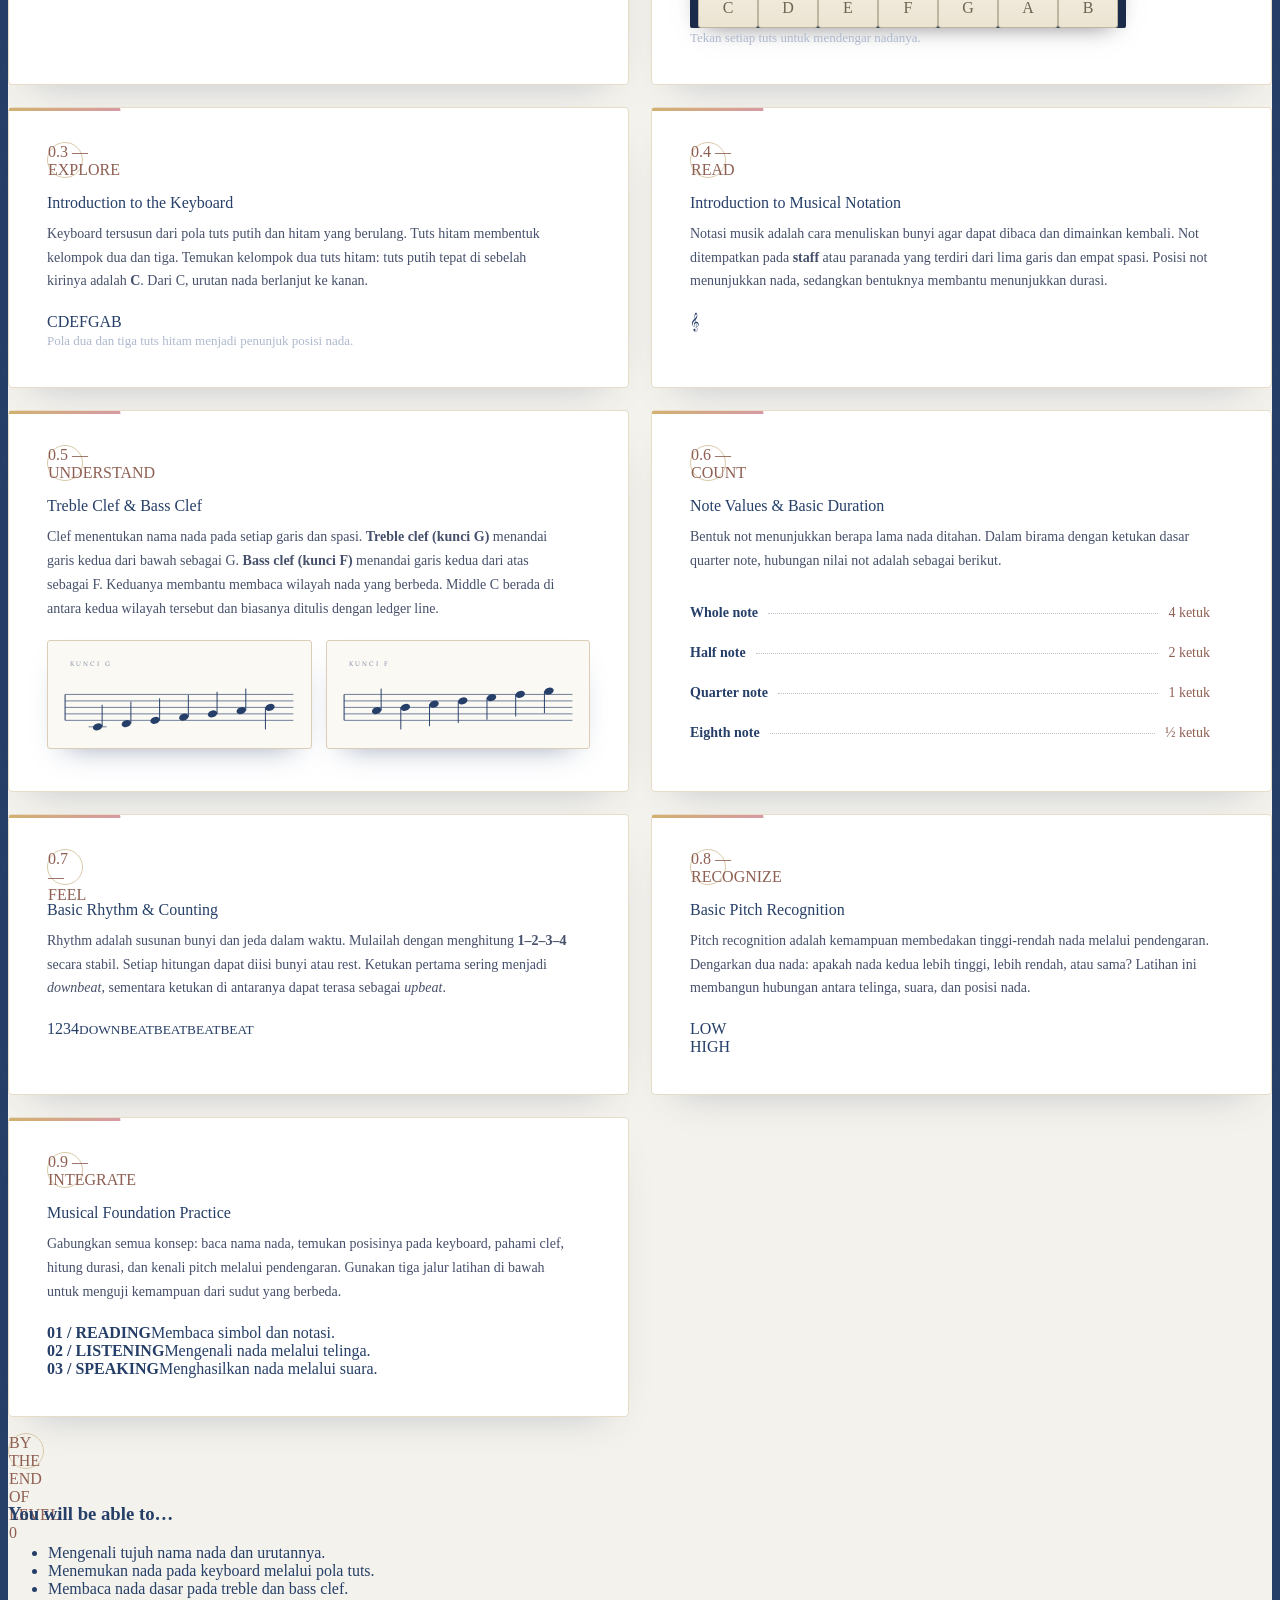
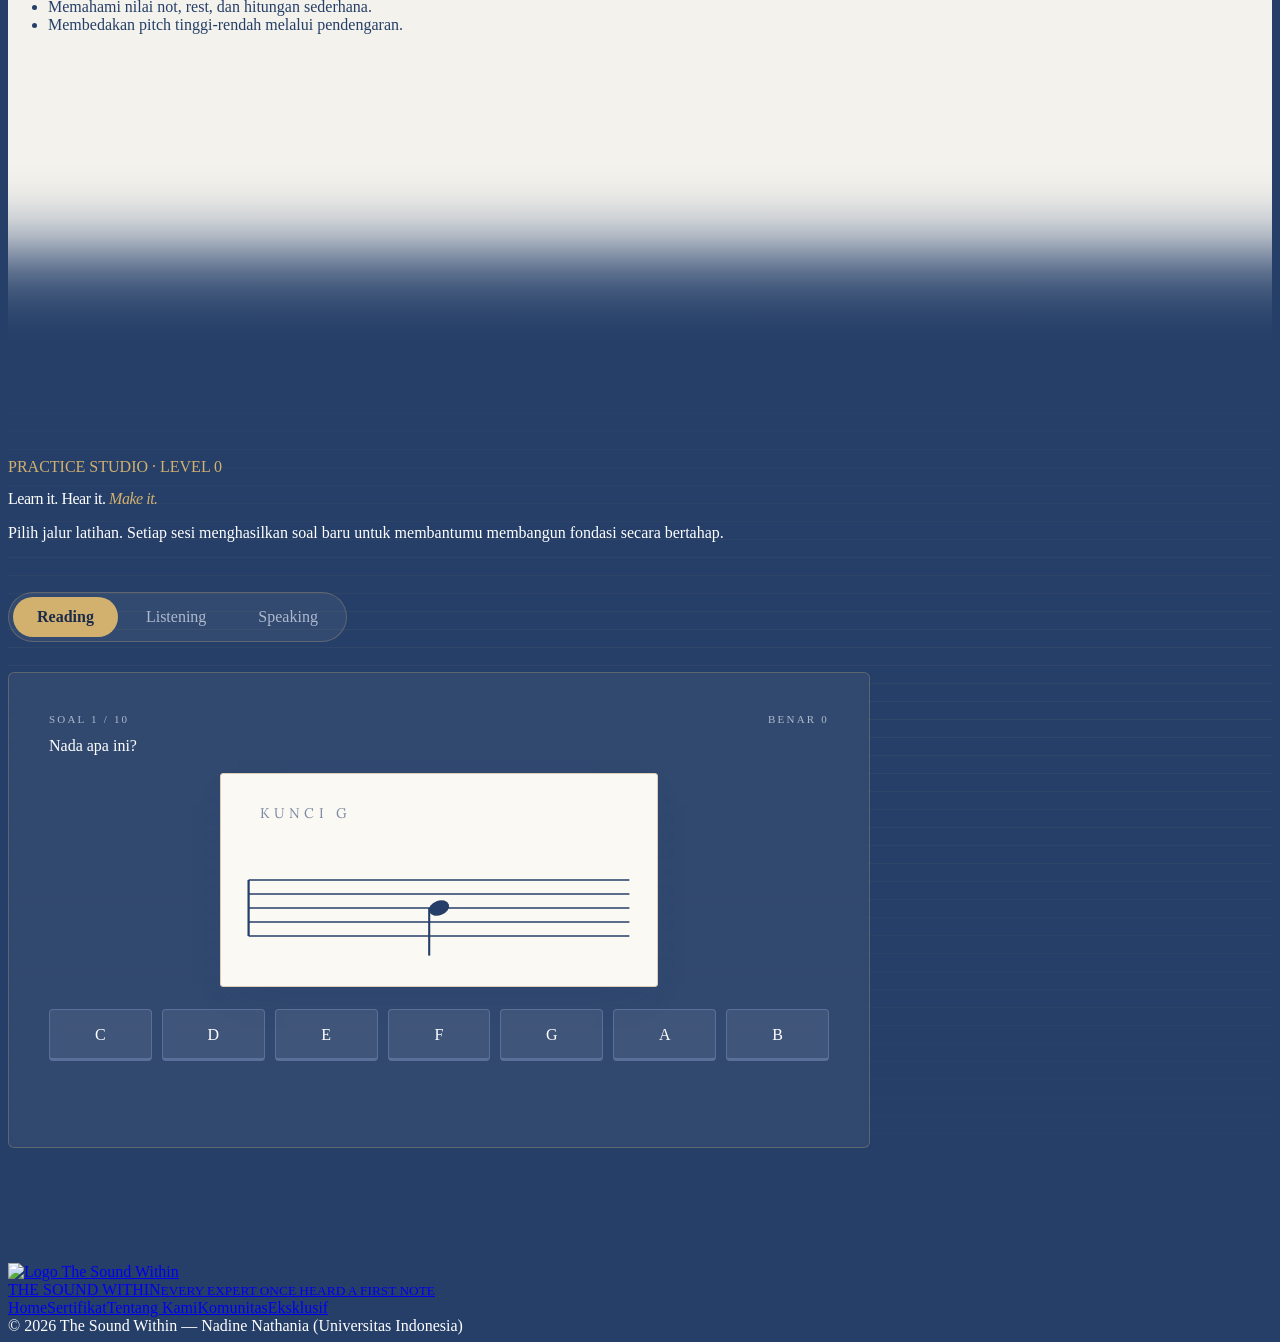
==== commit 34d18932: "Update level-0.html" ====
--- a/level-0.html
+++ b/level-0.html
@@ -2,8 +2,8 @@
 <html lang="id">
 <head>
 <meta charset="UTF-8"><meta name="viewport" content="width=device-width, initial-scale=1.0">
-<meta name="theme-color" content="#263F68">
-<meta name="description" content="Level 0 The Sound Within: Musical Foundation. Nama nada, kunci G dan F, keyboard, dan nilai not.">
+<meta name="theme-color" content="#1C2B4D">
+<meta name="description" content="Level 0 The Sound Within: Musical Foundation. Pelajari nama nada, keyboard, notasi, clef, pitch, dan ritme melalui Reading, Listening, dan Speaking.">
 <title>Level 0 · Musical Foundation — THE SOUND WITHIN</title>
 <link rel="preconnect" href="https://fonts.googleapis.com"><link rel="preconnect" href="https://fonts.gstatic.com" crossorigin>
 <link href="https://fonts.googleapis.com/css2?family=Cormorant+Garamond:ital,wght@0,400;0,500;0,600;0,700;1,400;1,500&family=Lora:ital,wght@0,400;0,500;0,600;0,700;1,400&display=swap" rel="stylesheet">
@@ -12,59 +12,72 @@
 <body class="home lvl">
 <div id="site-gate"></div><div id="site-header"></div>
 <main>
-  <section class="l-hero" id="home">
-    <svg class="l-orn" viewBox="0 0 640 260" aria-hidden="true" focusable="false">
-      <g fill="none" stroke="#D2B16F"><circle cx="560" cy="140" r="70" stroke-opacity=".35"/><circle cx="560" cy="140" r="120" stroke-opacity=".2"/><circle cx="560" cy="140" r="175" stroke-opacity=".12"/></g>
-      <g stroke="currentColor" stroke-width="1" opacity=".55"><path d="M20 100H640M20 120H640M20 140H640M20 160H640M20 180H640"/><path d="M20 100V180" stroke-width="1.6"/></g>
-      <path transform="translate(20 -40) scale(2)" d="M29 129C28 134 37 135 37 128L40 64C41 52 45 46 47 50C49 55 44 64 36 72C24 84 26 102 38 104C50 106 54 90 44 86C36 83 30 92 34 98" fill="none" stroke="#D2B16F" stroke-width="1.3" stroke-linecap="round" stroke-linejoin="round"/>
-      <g class="l-orn-n" fill="#D2B16F" stroke="#D2B16F"><ellipse cx="200" cy="180" rx="13" ry="9" transform="rotate(-20 200 180)" stroke="none"/><path d="M212 178V108" fill="none" stroke-width="1.6"/></g>
-      <g class="l-orn-n" fill="#D2B16F" stroke="#D2B16F"><ellipse cx="290" cy="160" rx="13" ry="9" transform="rotate(-20 290 160)" stroke="none"/><path d="M302 158V88" fill="none" stroke-width="1.6"/></g>
-      <g class="l-orn-n" fill="#D2B16F" stroke="#D2B16F"><ellipse cx="380" cy="140" rx="13" ry="9" transform="rotate(-20 380 140)" stroke="none"/><path d="M367 142V212" fill="none" stroke-width="1.6"/></g>
-      <g class="l-orn-n" fill="#D79AA4" stroke="#D79AA4"><ellipse cx="470" cy="120" rx="13" ry="9" transform="rotate(-20 470 120)" stroke="none"/><path d="M457 122V192" fill="none" stroke-width="1.6"/></g>
-    </svg>
-    <div class="container">
-      <p class="eyebrow h-eyebrow">LEVEL 0 · SETARA PRE-GRADE · GRATIS</p>
-      <h1 class="l-title">Musical <em>Foundation.</em></h1>
-      <p class="l-lead">Nama nada C sampai B, kunci G dan F, posisi nada di keyboard, dan nilai not dasar. Pelajari dulu, lalu uji lewat Reading, Listening, dan Speaking.</p>
-      <div class="h-actions"><a class="h-btn" href="#latihan">Langsung latihan <i>↗</i></a><a class="h-link" href="#materi">Baca materi dulu</a></div>
-    </div>
-  </section>
+  <section class="l-hero" id="home"><div class="container">
+    <p class="eyebrow h-eyebrow">LEVEL 0 · SETARA PRE-GRADE · GRATIS</p>
+    <h1 class="l-title">Musical <em>Foundation.</em></h1>
+    <p class="l-lead">Mulai dari cara mengenali bunyi, membaca nada, memahami keyboard, hingga merasakan ritme. Bangun fondasi musikmu melalui tiga jalur belajar: Reading, Listening, dan Speaking.</p>
+    <div class="h-actions"><a class="h-btn" href="#latihan">Mulai eksplorasi <i>↗</i></a><a class="h-link" href="#materi">Jelajahi materi</a></div>
+    <p class="l-hero-note">NINE FOUNDATIONAL CHAPTERS <span>·</span> THREE WAYS TO LEARN</p>
+  </div></section>
   <div class="h-fade h-fade-to-light" aria-hidden="true"></div>
 
-  <section class="l-materi" id="materi">
-    <div class="container">
-      <p class="eyebrow">MATERI</p><h2 class="l-h2">Empat hal <em>dasar.</em></h2>
-      <div class="l-topics">
-        <article class="l-topic"><span class="l-no">01</span><h3>Nama nada</h3>
-          <p>Ada tujuh nama nada: <b>C D E F G A B</b>, lalu kembali ke C satu oktaf lebih tinggi. Tuts putih memakai tujuh nama ini. Tekan untuk mendengarnya.</p>
-          <div class="l-keys" id="demoKeys" role="group" aria-label="Tuts C sampai B"></div></article>
-        <article class="l-topic"><span class="l-no">02</span><h3>Kunci G dan kunci F</h3>
-          <p>Paranada terdiri dari lima garis. <b>Kunci G (treble)</b> untuk nada yang lebih tinggi, <b>kunci F (bass)</b> untuk nada yang lebih rendah. Nada yang sama dibaca berbeda di tiap kunci.</p>
-          <div class="l-demo"><div class="paper" id="demoTreble"></div><div class="paper" id="demoBass"></div></div></article>
-        <article class="l-topic"><span class="l-no">03</span><h3>Posisi di keyboard</h3>
-          <p>Kelompok dua tuts hitam selalu ada di sebelah kanan <b>C</b>. Cari dua tuts hitam, lalu nada putih di kirinya adalah C. Dari situ sisanya mengikuti urutan abjad.</p></article>
-        <article class="l-topic"><span class="l-no">04</span><h3>Nilai not</h3>
-          <ul class="l-values"><li><b>Not penuh</b><span>4 ketuk</span></li><li><b>Not setengah</b><span>2 ketuk</span></li><li><b>Not seperempat</b><span>1 ketuk</span></li><li><b>Not seperdelapan</b><span>½ ketuk</span></li></ul></article>
-      </div>
+  <section class="l-materi" id="materi"><div class="container">
+    <p class="eyebrow">THE FIRST NOTES</p><h2 class="l-h2">A language made <em>of sound.</em></h2>
+    <p class="l-section-lead">Musik dimulai dari hal-hal kecil: satu bunyi, satu nada, satu ketukan. Kenali elemen dasarnya sebelum menggabungkannya menjadi musik.</p>
+    <div class="l-topics">
+      <article class="l-topic l-topic-feature"><span class="l-no">0.1 — LISTEN</span><h3>Introduction to Music &amp; Sound</h3>
+        <p>Musik tersusun dari bunyi yang diatur dalam waktu. <b>Pitch</b> menunjukkan tinggi-rendah nada, sedangkan <b>silence</b> atau keheningan memberi ruang di antara bunyi. Melodi adalah rangkaian nada yang terdengar berurutan; harmoni adalah beberapa nada yang terdengar bersama.</p>
+        <div class="l-concept-row"><div><span class="l-concept-mark">♪</span><b>Melody</b><small>Nada berurutan</small></div><div><span class="l-concept-mark">♫</span><b>Harmony</b><small>Nada bersamaan</small></div><div><span class="l-concept-mark">Ⅱ</span><b>Silence</b><small>Ruang dalam musik</small></div></div>
+      </article>
+      <article class="l-topic"><span class="l-no">0.2 — IDENTIFY</span><h3>The Musical Alphabet</h3>
+        <p>Musik dasar menggunakan tujuh nama nada: <b>C, D, E, F, G, A, B</b>. Setelah B, urutannya kembali ke C pada oktaf berikutnya. Nada-nada ini disebut <i>natural notes</i>.</p>
+        <div class="l-keys" id="demoKeys" role="group" aria-label="Tuts C sampai B"></div><small class="l-hint">Tekan setiap tuts untuk mendengar nadanya.</small>
+      </article>
+      <article class="l-topic"><span class="l-no">0.3 — EXPLORE</span><h3>Introduction to the Keyboard</h3>
+        <p>Keyboard tersusun dari pola tuts putih dan hitam yang berulang. Tuts hitam membentuk kelompok dua dan tiga. Temukan kelompok dua tuts hitam: tuts putih tepat di sebelah kirinya adalah <b>C</b>. Dari C, urutan nada berlanjut ke kanan.</p>
+        <div class="l-keyboard-map" aria-label="Pola tuts keyboard"><div class="l-k-white"><span>C</span><span>D</span><span>E</span><span>F</span><span>G</span><span>A</span><span>B</span></div><i class="l-k-black k1"></i><i class="l-k-black k2"></i><i class="l-k-black k4"></i><i class="l-k-black k5"></i><i class="l-k-black k6"></i></div>
+        <small class="l-hint">Pola dua dan tiga tuts hitam menjadi penunjuk posisi nada.</small>
+      </article>
+      <article class="l-topic"><span class="l-no">0.4 — READ</span><h3>Introduction to Musical Notation</h3>
+        <p>Notasi musik adalah cara menuliskan bunyi agar dapat dibaca dan dimainkan kembali. Not ditempatkan pada <b>staff</b> atau paranada yang terdiri dari lima garis dan empat spasi. Posisi not menunjukkan nada, sedangkan bentuknya membantu menunjukkan durasi.</p>
+        <div class="l-staff-note"><span class="l-staff-symbol">𝄞</span><div class="l-staff-lines"><i></i><i></i><i></i><i></i><i></i><b></b></div></div>
+      </article>
+      <article class="l-topic l-topic-wide"><span class="l-no">0.5 — UNDERSTAND</span><h3>Treble Clef &amp; Bass Clef</h3>
+        <p>Clef menentukan nama nada pada setiap garis dan spasi. <b>Treble clef (kunci G)</b> menandai garis kedua dari bawah sebagai G. <b>Bass clef (kunci F)</b> menandai garis kedua dari atas sebagai F. Keduanya membantu membaca wilayah nada yang berbeda. Middle C berada di antara kedua wilayah tersebut dan biasanya ditulis dengan ledger line.</p>
+        <div class="l-demo"><div class="paper" id="demoTreble"></div><div class="paper" id="demoBass"></div></div>
+      </article>
+      <article class="l-topic"><span class="l-no">0.6 — COUNT</span><h3>Note Values &amp; Basic Duration</h3>
+        <p>Bentuk not menunjukkan berapa lama nada ditahan. Dalam birama dengan ketukan dasar quarter note, hubungan nilai not adalah sebagai berikut.</p>
+        <ul class="l-values"><li><b>Whole note</b><span>4 ketuk</span></li><li><b>Half note</b><span>2 ketuk</span></li><li><b>Quarter note</b><span>1 ketuk</span></li><li><b>Eighth note</b><span>½ ketuk</span></li></ul>
+      </article>
+      <article class="l-topic"><span class="l-no">0.7 — FEEL</span><h3>Basic Rhythm &amp; Counting</h3>
+        <p>Rhythm adalah susunan bunyi dan jeda dalam waktu. Mulailah dengan menghitung <b>1–2–3–4</b> secara stabil. Setiap hitungan dapat diisi bunyi atau rest. Ketukan pertama sering menjadi <i>downbeat</i>, sementara ketukan di antaranya dapat terasa sebagai <i>upbeat</i>.</p>
+        <div class="l-count-grid"><span>1</span><span>2</span><span>3</span><span>4</span><small>DOWNBEAT</small><small>BEAT</small><small>BEAT</small><small>BEAT</small></div>
+      </article>
+      <article class="l-topic"><span class="l-no">0.8 — RECOGNIZE</span><h3>Basic Pitch Recognition</h3>
+        <p>Pitch recognition adalah kemampuan membedakan tinggi-rendah nada melalui pendengaran. Dengarkan dua nada: apakah nada kedua lebih tinggi, lebih rendah, atau sama? Latihan ini membangun hubungan antara telinga, suara, dan posisi nada.</p>
+        <div class="l-pitch-visual"><span>LOW</span><div class="l-pitch-line"><i></i><i></i><i></i><i></i><i></i></div><span>HIGH</span></div>
+      </article>
+      <article class="l-topic l-topic-feature"><span class="l-no">0.9 — INTEGRATE</span><h3>Musical Foundation Practice</h3>
+        <p>Gabungkan semua konsep: baca nama nada, temukan posisinya pada keyboard, pahami clef, hitung durasi, dan kenali pitch melalui pendengaran. Gunakan tiga jalur latihan di bawah untuk menguji kemampuan dari sudut yang berbeda.</p>
+        <div class="l-path-preview"><div><b>01 / READING</b><span>Membaca simbol dan notasi.</span></div><div><b>02 / LISTENING</b><span>Mengenali nada melalui telinga.</span></div><div><b>03 / SPEAKING</b><span>Menghasilkan nada melalui suara.</span></div></div>
+      </article>
     </div>
-  </section>
+    <div class="l-outcomes"><p class="l-no">BY THE END OF LEVEL 0</p><h3>You will be able to…</h3><ul><li>Mengenali tujuh nama nada dan urutannya.</li><li>Menemukan nada pada keyboard melalui pola tuts.</li><li>Membaca nada dasar pada treble dan bass clef.</li><li>Memahami nilai not, rest, dan hitungan sederhana.</li><li>Membedakan pitch tinggi-rendah melalui pendengaran.</li></ul></div>
+  </div></section>
   <div class="h-fade h-fade-to-dark" aria-hidden="true"></div>
 
-  <section class="l-lab" id="latihan">
-    <div class="container">
-      <p class="eyebrow">LATIHAN TANPA BATAS</p><h2 class="l-h2">Uji <em>telingamu.</em></h2>
-      <div class="l-tabs" role="tablist" aria-label="Pilih jalur latihan">
-        <button role="tab" data-mode="reading" aria-selected="true">Reading</button>
-        <button role="tab" data-mode="listening" aria-selected="false">Listening</button>
-        <button role="tab" data-mode="speaking" aria-selected="false">Speaking</button>
-      </div>
-      <div class="l-panel" id="lab" aria-live="polite"></div>
+  <section class="l-lab" id="latihan"><div class="container">
+    <p class="eyebrow">PRACTICE STUDIO · LEVEL 0</p><h2 class="l-h2">Learn it. Hear it. <em>Make it.</em></h2>
+    <p class="l-lab-lead">Pilih jalur latihan. Setiap sesi menghasilkan soal baru untuk membantumu membangun fondasi secara bertahap.</p>
+    <div class="l-tabs" role="tablist" aria-label="Pilih jalur latihan">
+      <button role="tab" data-mode="reading" aria-selected="true">Reading</button>
+      <button role="tab" data-mode="listening" aria-selected="false">Listening</button>
+      <button role="tab" data-mode="speaking" aria-selected="false">Speaking</button>
     </div>
-  </section>
+    <div class="l-panel" id="lab" aria-live="polite"></div>
+  </div></section>
 </main>
 <div id="site-footer"></div>
-<script src="app.js"></script>
-<script src="audio-engine.js"></script>
-<script src="lab.js"></script>
-</body>
-</html>
+<script src="app.js"></script><script src="audio-engine.js"></script><script src="level0.js"></script>
+</body></html>
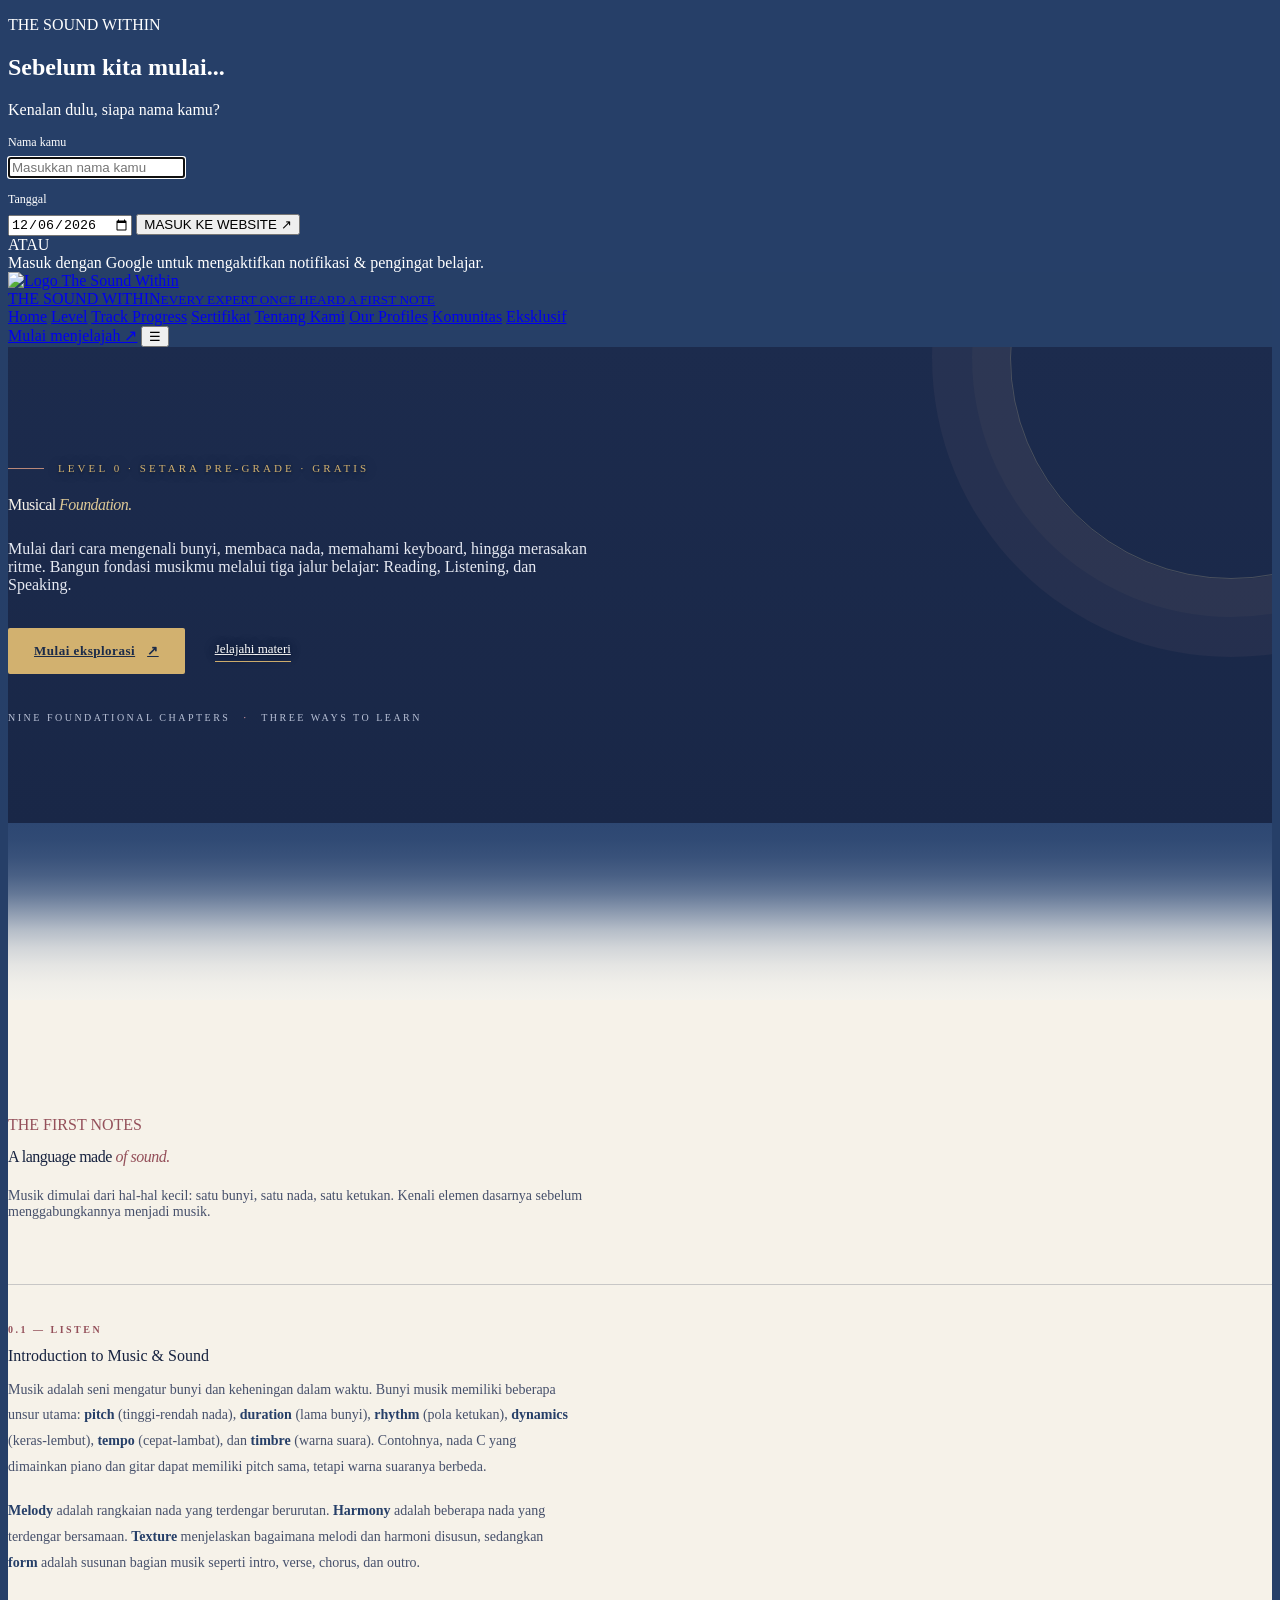
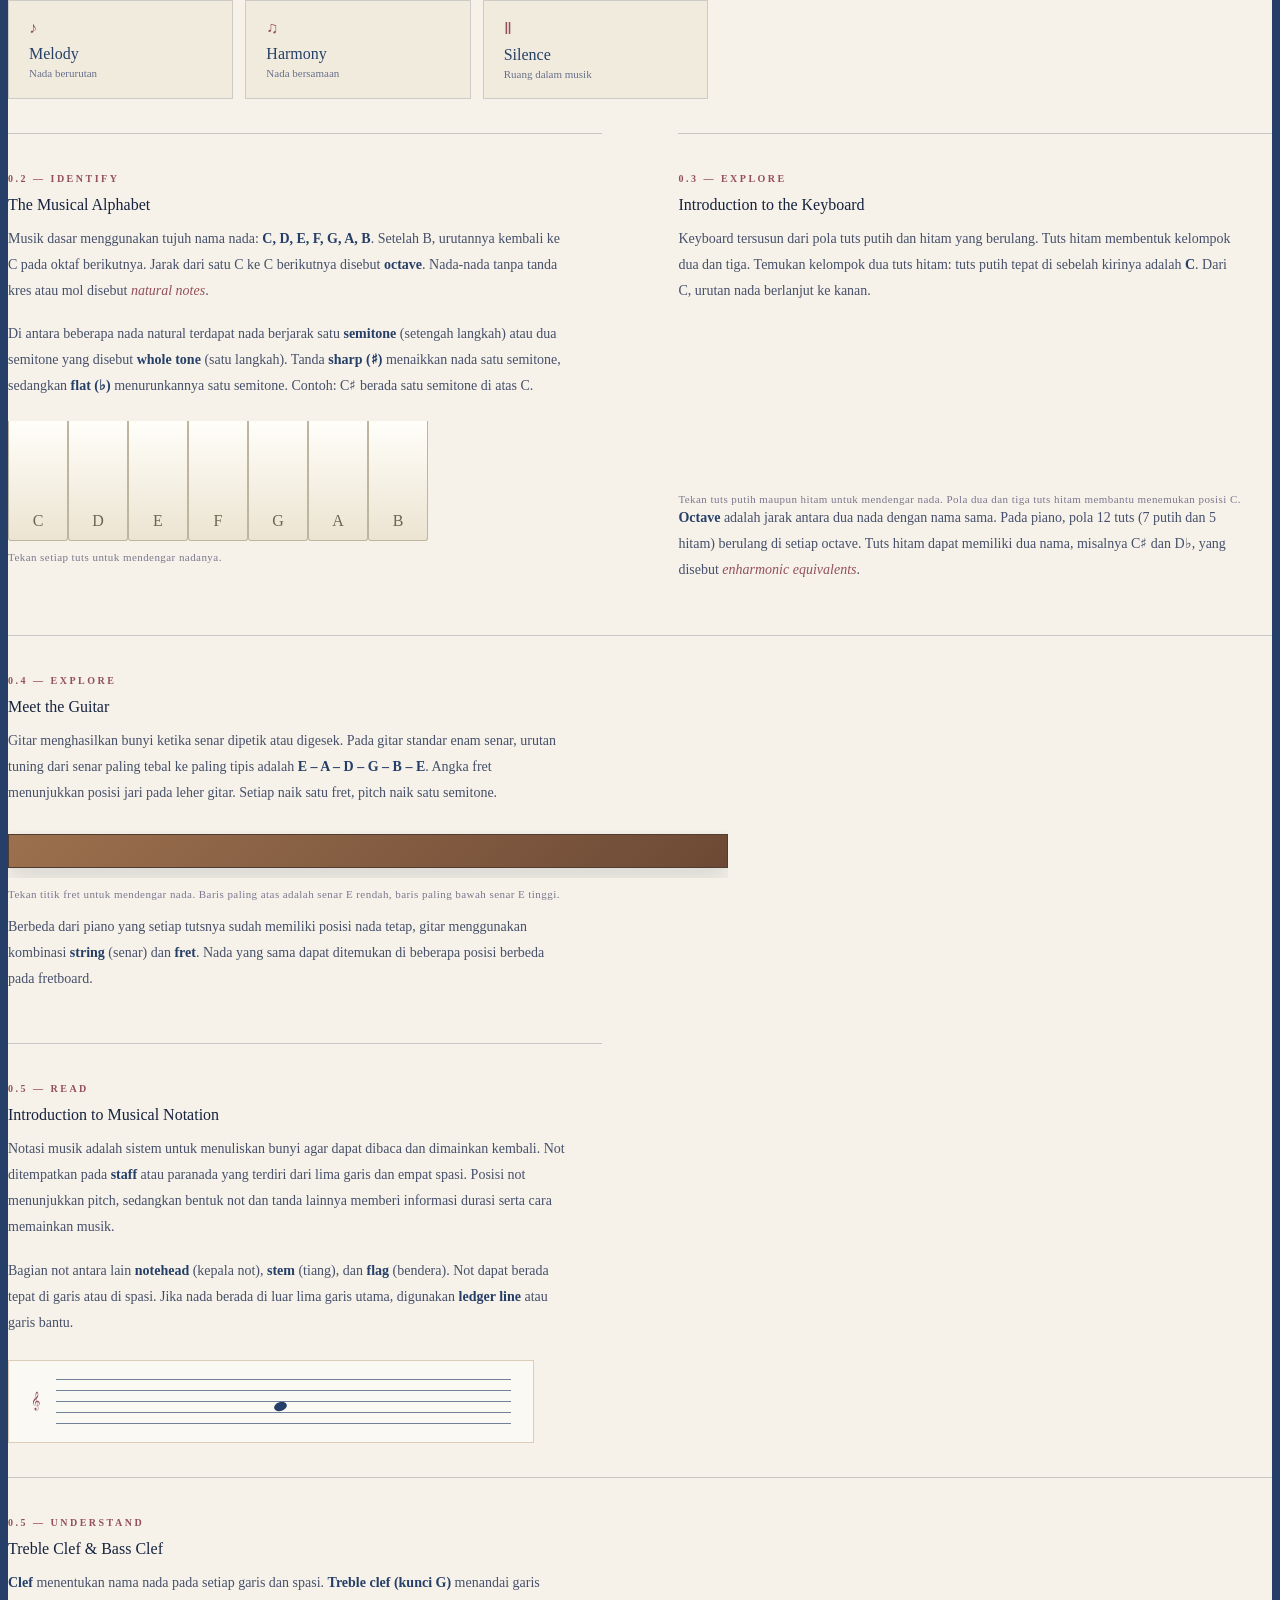
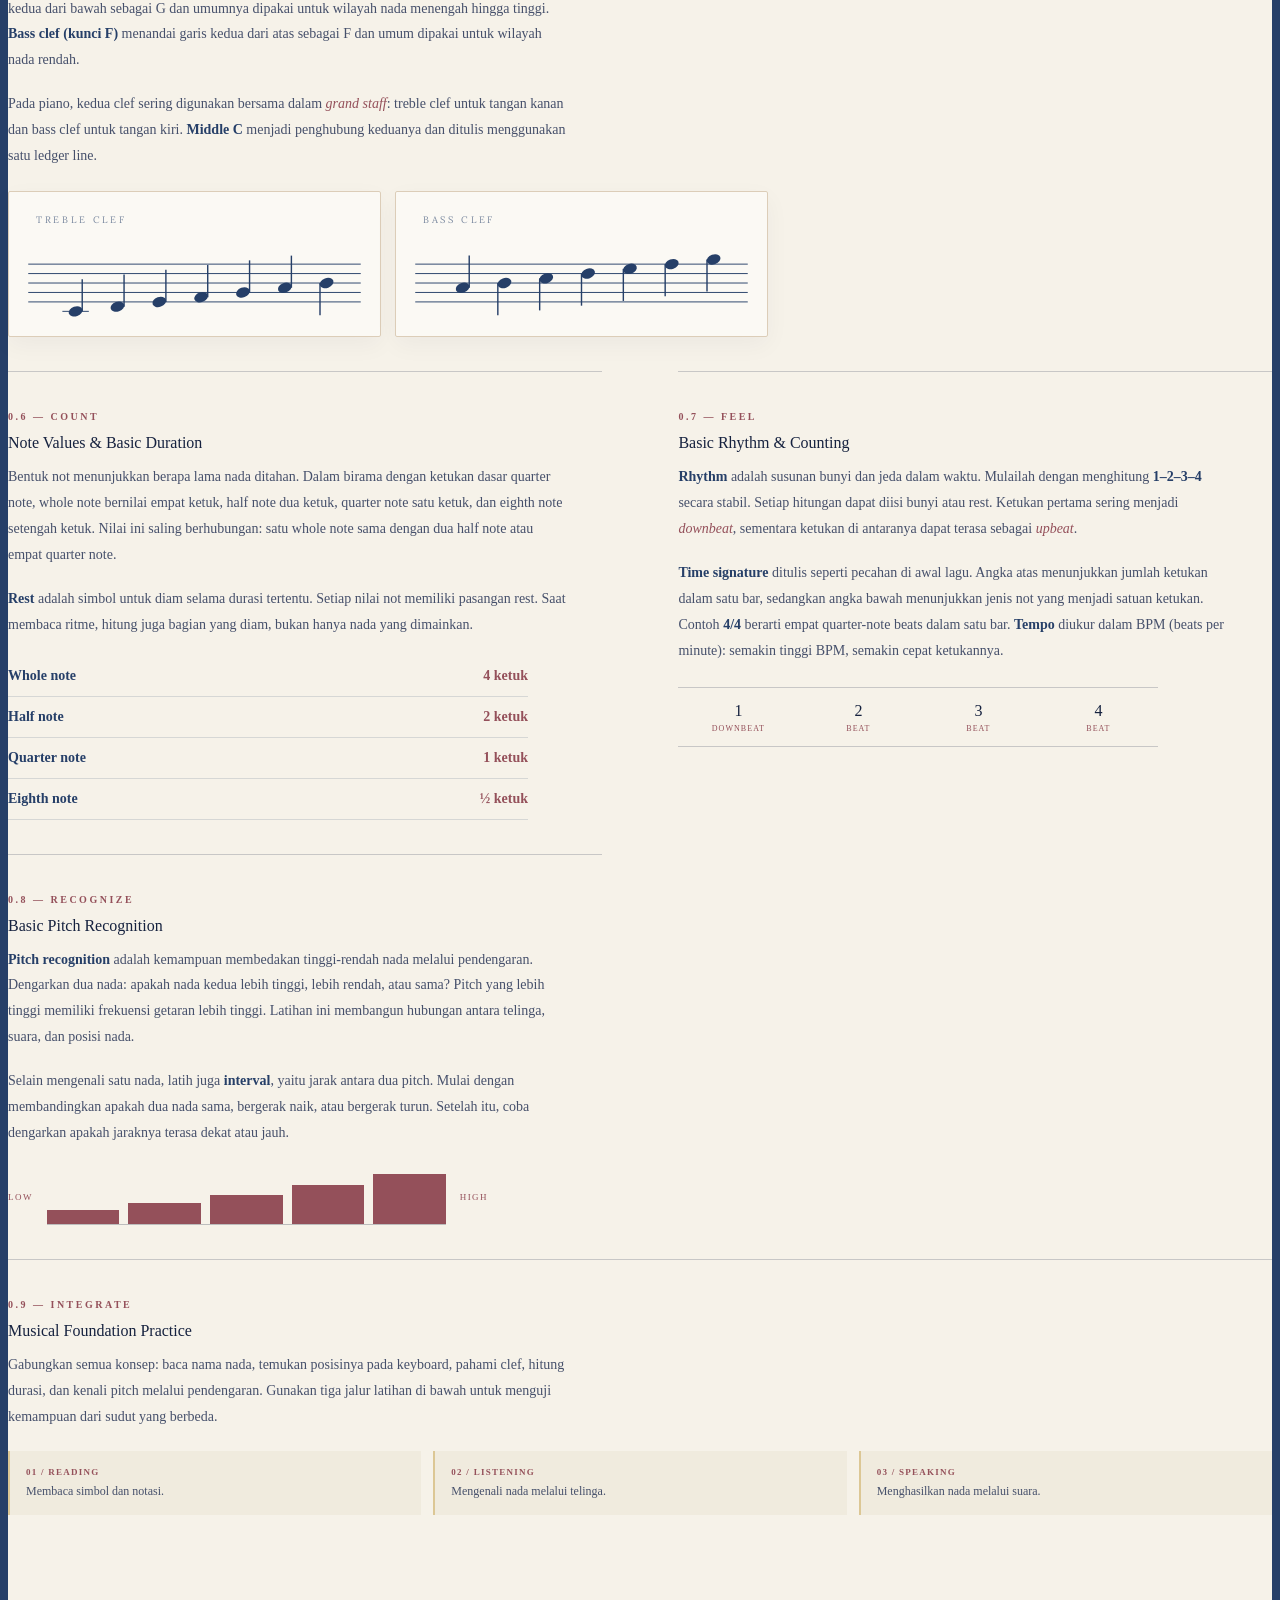
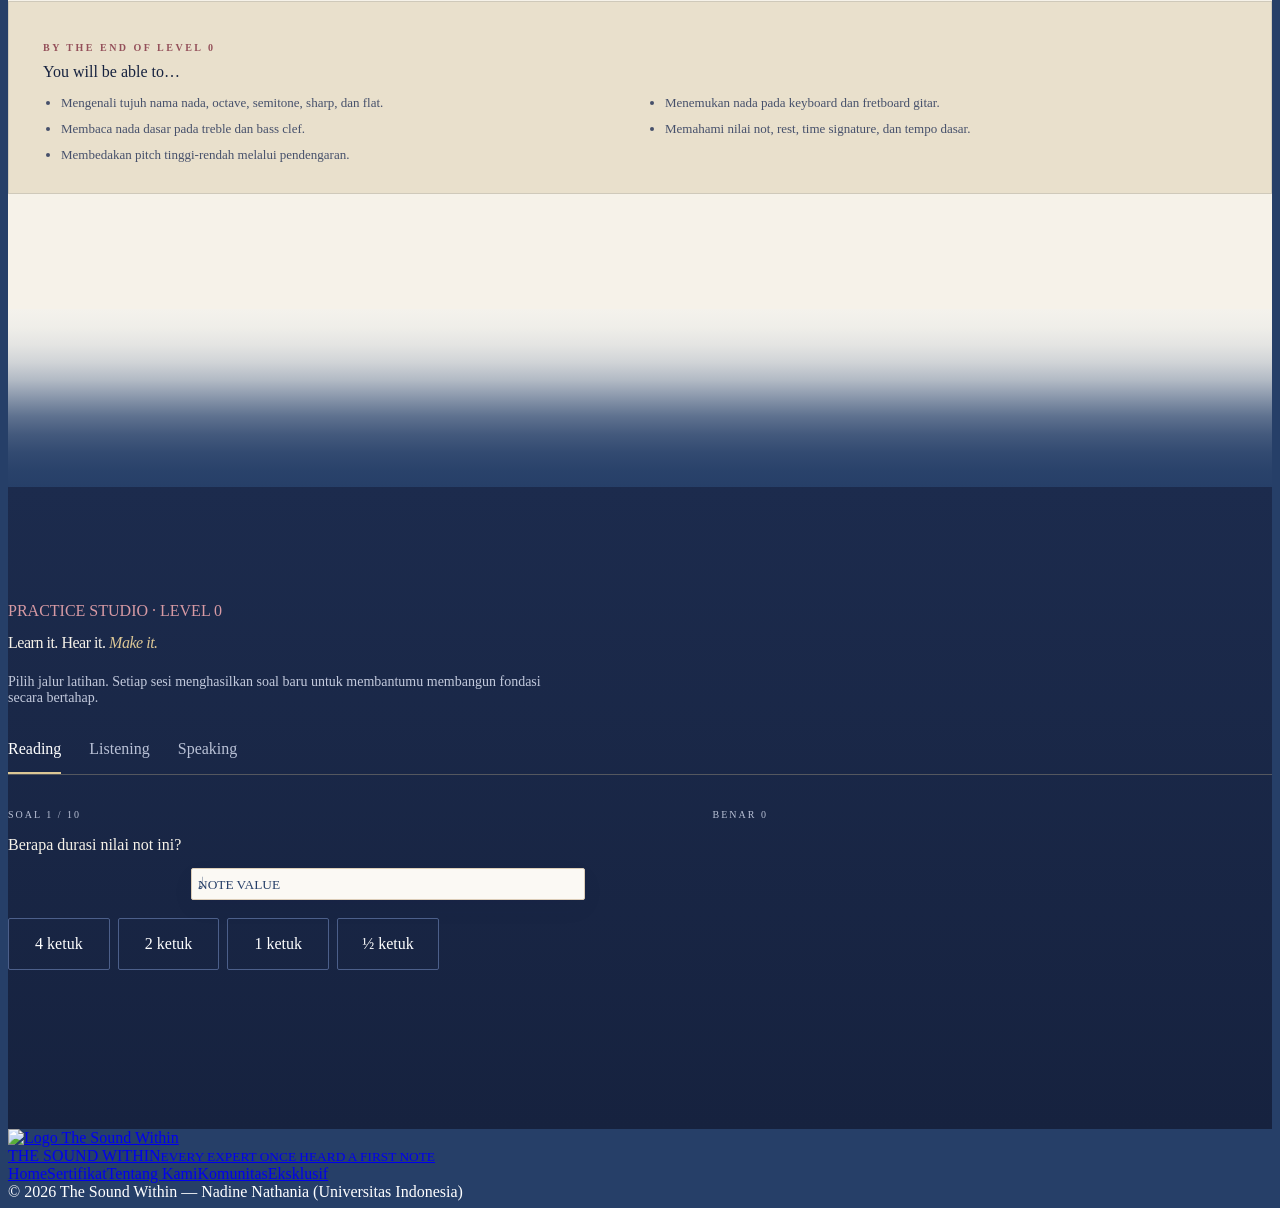
==== commit bc440cb3: "Update level-0.html" ====
--- a/level-0.html
+++ b/level-0.html
@@ -26,36 +26,50 @@
     <p class="l-section-lead">Musik dimulai dari hal-hal kecil: satu bunyi, satu nada, satu ketukan. Kenali elemen dasarnya sebelum menggabungkannya menjadi musik.</p>
     <div class="l-topics">
       <article class="l-topic l-topic-feature"><span class="l-no">0.1 — LISTEN</span><h3>Introduction to Music &amp; Sound</h3>
-        <p>Musik tersusun dari bunyi yang diatur dalam waktu. <b>Pitch</b> menunjukkan tinggi-rendah nada, sedangkan <b>silence</b> atau keheningan memberi ruang di antara bunyi. Melodi adalah rangkaian nada yang terdengar berurutan; harmoni adalah beberapa nada yang terdengar bersama.</p>
+        <p>Musik adalah seni mengatur bunyi dan keheningan dalam waktu. Bunyi musik memiliki beberapa unsur utama: <b>pitch</b> (tinggi-rendah nada), <b>duration</b> (lama bunyi), <b>rhythm</b> (pola ketukan), <b>dynamics</b> (keras-lembut), <b>tempo</b> (cepat-lambat), dan <b>timbre</b> (warna suara). Contohnya, nada C yang dimainkan piano dan gitar dapat memiliki pitch sama, tetapi warna suaranya berbeda.</p>
+        <p><b>Melody</b> adalah rangkaian nada yang terdengar berurutan. <b>Harmony</b> adalah beberapa nada yang terdengar bersamaan. <b>Texture</b> menjelaskan bagaimana melodi dan harmoni disusun, sedangkan <b>form</b> adalah susunan bagian musik seperti intro, verse, chorus, dan outro.</p>
         <div class="l-concept-row"><div><span class="l-concept-mark">♪</span><b>Melody</b><small>Nada berurutan</small></div><div><span class="l-concept-mark">♫</span><b>Harmony</b><small>Nada bersamaan</small></div><div><span class="l-concept-mark">Ⅱ</span><b>Silence</b><small>Ruang dalam musik</small></div></div>
       </article>
       <article class="l-topic"><span class="l-no">0.2 — IDENTIFY</span><h3>The Musical Alphabet</h3>
-        <p>Musik dasar menggunakan tujuh nama nada: <b>C, D, E, F, G, A, B</b>. Setelah B, urutannya kembali ke C pada oktaf berikutnya. Nada-nada ini disebut <i>natural notes</i>.</p>
+        <p>Musik dasar menggunakan tujuh nama nada: <b>C, D, E, F, G, A, B</b>. Setelah B, urutannya kembali ke C pada oktaf berikutnya. Jarak dari satu C ke C berikutnya disebut <b>octave</b>. Nada-nada tanpa tanda kres atau mol disebut <i>natural notes</i>.</p>
+        <p>Di antara beberapa nada natural terdapat nada berjarak satu <b>semitone</b> (setengah langkah) atau dua semitone yang disebut <b>whole tone</b> (satu langkah). Tanda <b>sharp (♯)</b> menaikkan nada satu semitone, sedangkan <b>flat (♭)</b> menurunkannya satu semitone. Contoh: C♯ berada satu semitone di atas C.</p>
         <div class="l-keys" id="demoKeys" role="group" aria-label="Tuts C sampai B"></div><small class="l-hint">Tekan setiap tuts untuk mendengar nadanya.</small>
       </article>
       <article class="l-topic"><span class="l-no">0.3 — EXPLORE</span><h3>Introduction to the Keyboard</h3>
         <p>Keyboard tersusun dari pola tuts putih dan hitam yang berulang. Tuts hitam membentuk kelompok dua dan tiga. Temukan kelompok dua tuts hitam: tuts putih tepat di sebelah kirinya adalah <b>C</b>. Dari C, urutan nada berlanjut ke kanan.</p>
-        <div class="l-keyboard-map" aria-label="Pola tuts keyboard"><div class="l-k-white"><span>C</span><span>D</span><span>E</span><span>F</span><span>G</span><span>A</span><span>B</span></div><i class="l-k-black k1"></i><i class="l-k-black k2"></i><i class="l-k-black k4"></i><i class="l-k-black k5"></i><i class="l-k-black k6"></i></div>
-        <small class="l-hint">Pola dua dan tiga tuts hitam menjadi penunjuk posisi nada.</small>
+        <div class="l-keyboard-map l-playable-piano" id="playableKeyboard" aria-label="Keyboard interaktif dua oktaf"></div>
+        <small class="l-hint">Tekan tuts putih maupun hitam untuk mendengar nada. Pola dua dan tiga tuts hitam membantu menemukan posisi C.</small>
+        <p><b>Octave</b> adalah jarak antara dua nada dengan nama sama. Pada piano, pola 12 tuts (7 putih dan 5 hitam) berulang di setiap octave. Tuts hitam dapat memiliki dua nama, misalnya C♯ dan D♭, yang disebut <i>enharmonic equivalents</i>.</p>
       </article>
-      <article class="l-topic"><span class="l-no">0.4 — READ</span><h3>Introduction to Musical Notation</h3>
-        <p>Notasi musik adalah cara menuliskan bunyi agar dapat dibaca dan dimainkan kembali. Not ditempatkan pada <b>staff</b> atau paranada yang terdiri dari lima garis dan empat spasi. Posisi not menunjukkan nada, sedangkan bentuknya membantu menunjukkan durasi.</p>
+      <article class="l-topic l-topic-wide"><span class="l-no">0.4 — EXPLORE</span><h3>Meet the Guitar</h3>
+        <p>Gitar menghasilkan bunyi ketika senar dipetik atau digesek. Pada gitar standar enam senar, urutan tuning dari senar paling tebal ke paling tipis adalah <b>E – A – D – G – B – E</b>. Angka fret menunjukkan posisi jari pada leher gitar. Setiap naik satu fret, pitch naik satu semitone.</p>
+        <div class="l-guitar-wrap"><div class="l-guitar-board" id="guitarBoard" aria-label="Fretboard gitar interaktif"></div></div>
+        <small class="l-hint">Tekan titik fret untuk mendengar nada. Baris paling atas adalah senar E rendah, baris paling bawah senar E tinggi.</small>
+        <p>Berbeda dari piano yang setiap tutsnya sudah memiliki posisi nada tetap, gitar menggunakan kombinasi <b>string</b> (senar) dan <b>fret</b>. Nada yang sama dapat ditemukan di beberapa posisi berbeda pada fretboard.</p>
+      </article>
+      <article class="l-topic"><span class="l-no">0.5 — READ</span><h3>Introduction to Musical Notation</h3>
+        <p>Notasi musik adalah sistem untuk menuliskan bunyi agar dapat dibaca dan dimainkan kembali. Not ditempatkan pada <b>staff</b> atau paranada yang terdiri dari lima garis dan empat spasi. Posisi not menunjukkan pitch, sedangkan bentuk not dan tanda lainnya memberi informasi durasi serta cara memainkan musik.</p>
+        <p>Bagian not antara lain <b>notehead</b> (kepala not), <b>stem</b> (tiang), dan <b>flag</b> (bendera). Not dapat berada tepat di garis atau di spasi. Jika nada berada di luar lima garis utama, digunakan <b>ledger line</b> atau garis bantu.</p>
         <div class="l-staff-note"><span class="l-staff-symbol">𝄞</span><div class="l-staff-lines"><i></i><i></i><i></i><i></i><i></i><b></b></div></div>
       </article>
       <article class="l-topic l-topic-wide"><span class="l-no">0.5 — UNDERSTAND</span><h3>Treble Clef &amp; Bass Clef</h3>
-        <p>Clef menentukan nama nada pada setiap garis dan spasi. <b>Treble clef (kunci G)</b> menandai garis kedua dari bawah sebagai G. <b>Bass clef (kunci F)</b> menandai garis kedua dari atas sebagai F. Keduanya membantu membaca wilayah nada yang berbeda. Middle C berada di antara kedua wilayah tersebut dan biasanya ditulis dengan ledger line.</p>
+        <p><b>Clef</b> menentukan nama nada pada setiap garis dan spasi. <b>Treble clef (kunci G)</b> menandai garis kedua dari bawah sebagai G dan umumnya dipakai untuk wilayah nada menengah hingga tinggi. <b>Bass clef (kunci F)</b> menandai garis kedua dari atas sebagai F dan umum dipakai untuk wilayah nada rendah.</p>
+        <p>Pada piano, kedua clef sering digunakan bersama dalam <i>grand staff</i>: treble clef untuk tangan kanan dan bass clef untuk tangan kiri. <b>Middle C</b> menjadi penghubung keduanya dan ditulis menggunakan satu ledger line.</p>
         <div class="l-demo"><div class="paper" id="demoTreble"></div><div class="paper" id="demoBass"></div></div>
       </article>
       <article class="l-topic"><span class="l-no">0.6 — COUNT</span><h3>Note Values &amp; Basic Duration</h3>
-        <p>Bentuk not menunjukkan berapa lama nada ditahan. Dalam birama dengan ketukan dasar quarter note, hubungan nilai not adalah sebagai berikut.</p>
+        <p>Bentuk not menunjukkan berapa lama nada ditahan. Dalam birama dengan ketukan dasar quarter note, whole note bernilai empat ketuk, half note dua ketuk, quarter note satu ketuk, dan eighth note setengah ketuk. Nilai ini saling berhubungan: satu whole note sama dengan dua half note atau empat quarter note.</p>
+        <p><b>Rest</b> adalah simbol untuk diam selama durasi tertentu. Setiap nilai not memiliki pasangan rest. Saat membaca ritme, hitung juga bagian yang diam, bukan hanya nada yang dimainkan.</p>
         <ul class="l-values"><li><b>Whole note</b><span>4 ketuk</span></li><li><b>Half note</b><span>2 ketuk</span></li><li><b>Quarter note</b><span>1 ketuk</span></li><li><b>Eighth note</b><span>½ ketuk</span></li></ul>
       </article>
       <article class="l-topic"><span class="l-no">0.7 — FEEL</span><h3>Basic Rhythm &amp; Counting</h3>
-        <p>Rhythm adalah susunan bunyi dan jeda dalam waktu. Mulailah dengan menghitung <b>1–2–3–4</b> secara stabil. Setiap hitungan dapat diisi bunyi atau rest. Ketukan pertama sering menjadi <i>downbeat</i>, sementara ketukan di antaranya dapat terasa sebagai <i>upbeat</i>.</p>
+        <p><b>Rhythm</b> adalah susunan bunyi dan jeda dalam waktu. Mulailah dengan menghitung <b>1–2–3–4</b> secara stabil. Setiap hitungan dapat diisi bunyi atau rest. Ketukan pertama sering menjadi <i>downbeat</i>, sementara ketukan di antaranya dapat terasa sebagai <i>upbeat</i>.</p>
+        <p><b>Time signature</b> ditulis seperti pecahan di awal lagu. Angka atas menunjukkan jumlah ketukan dalam satu bar, sedangkan angka bawah menunjukkan jenis not yang menjadi satuan ketukan. Contoh <b>4/4</b> berarti empat quarter-note beats dalam satu bar. <b>Tempo</b> diukur dalam BPM (beats per minute): semakin tinggi BPM, semakin cepat ketukannya.</p>
         <div class="l-count-grid"><span>1</span><span>2</span><span>3</span><span>4</span><small>DOWNBEAT</small><small>BEAT</small><small>BEAT</small><small>BEAT</small></div>
       </article>
       <article class="l-topic"><span class="l-no">0.8 — RECOGNIZE</span><h3>Basic Pitch Recognition</h3>
-        <p>Pitch recognition adalah kemampuan membedakan tinggi-rendah nada melalui pendengaran. Dengarkan dua nada: apakah nada kedua lebih tinggi, lebih rendah, atau sama? Latihan ini membangun hubungan antara telinga, suara, dan posisi nada.</p>
+        <p><b>Pitch recognition</b> adalah kemampuan membedakan tinggi-rendah nada melalui pendengaran. Dengarkan dua nada: apakah nada kedua lebih tinggi, lebih rendah, atau sama? Pitch yang lebih tinggi memiliki frekuensi getaran lebih tinggi. Latihan ini membangun hubungan antara telinga, suara, dan posisi nada.</p>
+        <p>Selain mengenali satu nada, latih juga <b>interval</b>, yaitu jarak antara dua pitch. Mulai dengan membandingkan apakah dua nada sama, bergerak naik, atau bergerak turun. Setelah itu, coba dengarkan apakah jaraknya terasa dekat atau jauh.</p>
         <div class="l-pitch-visual"><span>LOW</span><div class="l-pitch-line"><i></i><i></i><i></i><i></i><i></i></div><span>HIGH</span></div>
       </article>
       <article class="l-topic l-topic-feature"><span class="l-no">0.9 — INTEGRATE</span><h3>Musical Foundation Practice</h3>
@@ -63,7 +77,7 @@
         <div class="l-path-preview"><div><b>01 / READING</b><span>Membaca simbol dan notasi.</span></div><div><b>02 / LISTENING</b><span>Mengenali nada melalui telinga.</span></div><div><b>03 / SPEAKING</b><span>Menghasilkan nada melalui suara.</span></div></div>
       </article>
     </div>
-    <div class="l-outcomes"><p class="l-no">BY THE END OF LEVEL 0</p><h3>You will be able to…</h3><ul><li>Mengenali tujuh nama nada dan urutannya.</li><li>Menemukan nada pada keyboard melalui pola tuts.</li><li>Membaca nada dasar pada treble dan bass clef.</li><li>Memahami nilai not, rest, dan hitungan sederhana.</li><li>Membedakan pitch tinggi-rendah melalui pendengaran.</li></ul></div>
+    <div class="l-outcomes"><p class="l-no">BY THE END OF LEVEL 0</p><h3>You will be able to…</h3><ul><li>Mengenali tujuh nama nada, octave, semitone, sharp, dan flat.</li><li>Menemukan nada pada keyboard dan fretboard gitar.</li><li>Membaca nada dasar pada treble dan bass clef.</li><li>Memahami nilai not, rest, time signature, dan tempo dasar.</li><li>Membedakan pitch tinggi-rendah melalui pendengaran.</li></ul></div>
   </div></section>
   <div class="h-fade h-fade-to-dark" aria-hidden="true"></div>
 
--- a/level.css
+++ b/level.css
@@ -1,113 +1,64 @@
-/* Level pages — dimuat setelah theme.css. Dipakai level 0–5 (lab.js). */
+/* Level pages — visual language follows style.css + home.css. */
+.l-hero{padding:clamp(70px,9vw,120px) 0 clamp(60px,8vw,100px);background:linear-gradient(180deg,#1C2B4D 0%,#192747 100%);position:relative;overflow:hidden}
+.l-hero:after{content:"";position:absolute;width:440px;height:440px;right:-180px;top:-210px;border:1px solid rgba(220,199,149,.24);border-radius:50%;box-shadow:0 0 0 38px rgba(220,199,149,.035),0 0 0 78px rgba(215,154,164,.055);pointer-events:none}
+.l-hero .container{position:relative;z-index:1}
+.l-title{margin:22px 0 0;font:500 clamp(54px,9vw,128px)/.92 var(--serif);letter-spacing:-.035em;color:#F6F2E9}
+.l-title em,.l-h2 em{color:#DCC795;font-style:italic}
+.l-lead{max-width:590px;margin:26px 0 0;color:#E6E9F2;font-size:16px}
+.l-hero-note{margin:38px 0 0;color:#B9C1D6;font-size:10px;letter-spacing:.25em}.l-hero-note span{color:#D79AA4;padding:0 8px}
+.l-h2{margin:14px 0 0;font:500 clamp(40px,5.4vw,76px)/1 var(--serif);letter-spacing:-.03em;color:#16223F}
+.l-materi{background:#F6F2E9;color:#16223F;padding:clamp(70px,9vw,120px) 0}
+.l-materi .eyebrow{color:#94505A;margin:0}.l-materi .l-h2 em{color:#94505A}
+.l-section-lead{max-width:590px;margin:22px 0 0;color:#46506B;font-size:14px}
+.l-topics{display:grid;grid-template-columns:1fr 1fr;gap:0 clamp(32px,6vw,90px);margin-top:clamp(40px,5vw,70px)}
+.l-topic{padding:34px 0;border-top:1px solid rgba(22,34,63,.2);min-width:0}
+.l-topic-feature{grid-column:1/-1}
+.l-topic-wide{grid-column:1/-1}
+.l-no{color:#94505A;font-size:10px;letter-spacing:.25em;font-weight:700}
+.l-topic h3{margin:10px 0 12px;font:500 clamp(28px,3vw,40px)/1.05 var(--serif);color:#16223F}
+.l-topic p{max-width:560px;margin:0 0 18px;color:#46506B;font-size:14px;line-height:1.85}
+.l-topic b{color:#263F68}.l-topic i{color:#94505A}
+.l-keys{display:flex;max-width:420px;height:120px;margin-top:22px;position:relative}
+.l-keys button{flex:1;display:flex;align-items:flex-end;justify-content:center;padding:0 0 10px;background:linear-gradient(#FFFEF9,#ECE4D2);border:1px solid #bdb59f;border-top:0;border-radius:0 0 3px 3px;color:#6d6552;font:600 15px var(--serif);transition:background .2s,transform .08s}
+.l-keys button:hover{background:#E8DDBF}.l-keys button.on{background:#DCC795;transform:translateY(3px)}
+.l-hint{display:block;margin-top:10px;color:#7B7890;font-size:11px;letter-spacing:.04em}
+.l-demo{display:grid;grid-template-columns:1fr 1fr;gap:14px;max-width:760px;margin-top:22px}
+.paper{background:#FBF9F4;color:#263F68;border:1px solid #DCCDB8;border-radius:2px;padding:6px;box-shadow:0 8px 24px rgba(22,34,63,.045)}
+.paper svg{display:block;width:100%;height:auto}
+.l-values{list-style:none;margin:0;padding:0;max-width:520px}.l-values li{display:flex;justify-content:space-between;padding:12px 0;border-bottom:1px solid rgba(38,63,104,.15);font-size:14px}.l-values span{color:#94505A;font-weight:600}
+.l-concept-row{display:grid;grid-template-columns:repeat(3,1fr);gap:12px;max-width:700px;margin-top:24px}.l-concept-row div{padding:18px 20px;border:1px solid rgba(22,34,63,.16);background:rgba(233,224,204,.35)}.l-concept-mark{display:block;color:#94505A;font:32px var(--serif);margin-bottom:8px}.l-concept-row b,.l-concept-row small{display:block}.l-concept-row b{font:500 21px var(--serif)}.l-concept-row small{margin-top:4px;color:#69708A;font-size:11px}
+.l-keyboard-map{position:relative;display:flex;max-width:480px;height:105px;margin-top:22px;padding:0 2px}.l-k-white{display:flex;width:100%;height:100%}.l-k-white span{flex:1;display:flex;align-items:flex-end;justify-content:center;padding-bottom:8px;background:linear-gradient(#fffefa,#e9e0cc);border:1px solid #bdb59f;border-radius:0 0 3px 3px;color:#746b58;font:600 13px var(--serif)}.l-k-black{position:absolute;top:0;width:7%;height:61%;background:#16223F;border-radius:0 0 3px 3px;box-shadow:0 3px 5px #16223f30}.l-k-black.k1{left:10%}.l-k-black.k2{left:24%}.l-k-black.k4{left:52%}.l-k-black.k5{left:66%}.l-k-black.k6{left:80%}
+.l-staff-note{display:flex;align-items:center;gap:16px;max-width:480px;margin-top:24px;padding:18px 22px;background:#FBF9F4;border:1px solid #DCCDB8}.l-staff-symbol{font:54px var(--serif);color:#94505A}.l-staff-lines{position:relative;display:flex;flex:1;flex-direction:column;gap:10px}.l-staff-lines i{height:1px;background:#71809B}.l-staff-lines b{position:absolute;width:13px;height:9px;border-radius:50%;background:#263F68;left:48%;top:23px;transform:rotate(-18deg)}
+.l-count-grid{display:grid;grid-template-columns:repeat(4,1fr);max-width:480px;margin-top:24px;border-top:1px solid rgba(22,34,63,.2);border-bottom:1px solid rgba(22,34,63,.2)}.l-count-grid span{padding:14px 0 4px;text-align:center;font:500 30px var(--serif);color:#16223F}.l-count-grid small{padding:0 0 13px;text-align:center;color:#94505A;font-size:8px;letter-spacing:.13em}
+.l-pitch-visual{display:flex;align-items:center;gap:14px;max-width:480px;margin-top:24px;color:#94505A;font-size:9px;letter-spacing:.16em}.l-pitch-line{display:flex;align-items:flex-end;gap:9px;height:54px;flex:1;border-bottom:1px solid rgba(22,34,63,.25)}.l-pitch-line i{display:block;width:1px;background:#94505A;flex:1}.l-pitch-line i:nth-child(1){height:14px}.l-pitch-line i:nth-child(2){height:21px}.l-pitch-line i:nth-child(3){height:29px}.l-pitch-line i:nth-child(4){height:39px}.l-pitch-line i:nth-child(5){height:50px}
+.l-path-preview{display:grid;grid-template-columns:repeat(3,1fr);gap:12px;margin-top:22px}.l-path-preview div{padding:16px;border-left:2px solid #DCC795;background:rgba(233,224,204,.4)}.l-path-preview b,.l-path-preview span{display:block}.l-path-preview b{font-size:9px;letter-spacing:.14em;color:#94505A}.l-path-preview span{margin-top:7px;color:#46506B;font-size:12px}
+.l-outcomes{margin-top:52px;padding:30px 34px;background:#E9E0CC;border:1px solid rgba(22,34,63,.12)}.l-outcomes h3{margin:10px 0 14px;font:500 32px var(--serif)}.l-outcomes ul{display:grid;grid-template-columns:1fr 1fr;gap:10px 32px;margin:0;padding-left:18px;color:#46506B;font-size:13px}
+.l-lab{background:linear-gradient(180deg,#1C2B4D,#16223F);padding:clamp(70px,9vw,120px) 0;color:#F6F2E9}.l-lab .eyebrow{color:#D79AA4;margin:0}.l-lab .l-h2{color:#F6F2E9}.l-lab .l-h2 em{color:#DCC795}.l-lab-lead{max-width:570px;color:#C3CADD;font-size:14px;margin:22px 0 0}
+.l-tabs{display:flex;gap:28px;margin:34px 0 0;border-bottom:1px solid rgba(220,199,149,.3)}.l-tabs button{padding:0 0 14px;background:none;border:0;border-bottom:2px solid transparent;color:#B9C1D6;font:500 22px var(--serif);transition:color .2s,border-color .2s}.l-tabs button:hover{color:#fff}.l-tabs button[aria-selected=true]{color:#fff;border-color:#DCC795}
+.l-panel{max-width:760px;margin-top:34px}.l-meta{display:flex;justify-content:space-between;color:#B9C1D6;font-size:10px;letter-spacing:.2em;text-transform:uppercase;margin-bottom:16px}.l-prompt{margin:0 0 14px;font:500 clamp(24px,3vw,34px)/1.2 var(--serif);color:#F6F2E9}.l-stage{display:flex;justify-content:center;margin-bottom:18px}.l-stage .paper{width:min(100%,380px)}
+.l-play{display:inline-flex;align-items:center;gap:12px;padding:14px 22px;background:transparent;border:1px solid #DCC795;border-radius:2px;color:#fff;font-weight:700;font-size:13px;transition:background .2s,color .2s}.l-play:hover{background:#DCC795;color:#1B2B49}.l-play:disabled{opacity:.55;cursor:wait}
+.l-ans{display:grid;grid-template-columns:repeat(7,1fr);gap:8px;margin:18px 0 0}.l-ans button{padding:16px 6px;background:transparent;border:1px solid #4C5F8A;border-radius:2px;color:#fff;font:600 22px var(--serif);transition:background .15s,border-color .15s,transform .15s}.l-ans button:hover:not(:disabled){border-color:#DCC795;transform:translateY(-2px)}.l-ans button.ok{background:rgba(127,224,166,.18);border-color:#7fe0a6;color:#7fe0a6}.l-ans button.bad{background:rgba(255,157,157,.14);border-color:#ff9d9d;color:#ff9d9d}.l-ans button:disabled{cursor:default}
+.l-fb{min-height:28px;margin:16px 0 0;color:#C3CADD;font-size:14px}.l-next{margin-top:10px}.l-result{padding:34px 0;border-top:1px solid rgba(220,199,149,.25)}.l-score{font:500 clamp(64px,10vw,120px)/1 var(--serif);color:#DCC795}.l-fade-in{animation:lin .45s cubic-bezier(.3,.7,.2,1)}.l-subprompt{margin:-4px 0 18px;color:#B9C1D6;font-size:12px}
+@keyframes lin{from{opacity:0;transform:translateY(14px)}to{opacity:1;transform:none}}
+@media(max-width:700px){.l-topics,.l-demo{grid-template-columns:1fr}.l-topic-feature,.l-topic-wide{grid-column:auto}.l-ans{grid-template-columns:repeat(4,1fr)}.l-tabs{gap:18px}.l-tabs button{font-size:18px}.l-concept-row,.l-path-preview{grid-template-columns:1fr}.l-outcomes ul{grid-template-columns:1fr}.l-outcomes{padding:24px 20px}.l-hero-note{font-size:8px;letter-spacing:.16em}}
+@media(prefers-reduced-motion:reduce){.l-fade-in{animation:none}}
 
-/* ───────── Hero ───────── */
-.l-hero{position:relative;overflow:hidden;padding:clamp(70px,9vw,120px) 0 clamp(70px,9vw,120px);background:var(--sec-hero)}
-.l-hero .container{position:relative;z-index:1}
-.l-orn{position:absolute;right:-3%;bottom:6%;width:min(78vw,780px);color:var(--accent);pointer-events:none;z-index:0}
-.l-orn-n{opacity:0;transform-box:fill-box;transform-origin:center;animation:orn-in .7s cubic-bezier(.3,.7,.2,1) forwards}
-.l-orn-n:nth-of-type(1){animation-delay:.35s}.l-orn-n:nth-of-type(2){animation-delay:.55s}.l-orn-n:nth-of-type(3){animation-delay:.75s}.l-orn-n:nth-of-type(4){animation-delay:.95s}
-@keyframes orn-in{from{opacity:0;transform:translateY(14px)}to{opacity:1;transform:none}}
-.l-title{margin:22px 0 0;font:500 clamp(54px,9vw,128px)/.92 var(--serif);letter-spacing:-.035em}
-.l-title em,.l-h2 em{color:var(--accent);font-style:italic}
-.l-lead{max-width:540px;margin:26px 0 0;color:var(--text-soft);font-size:16px;line-height:1.7}
-
-/* ───────── Materi ───────── */
-.l-materi{background:var(--sec-paths);color:var(--ink);padding:clamp(70px,9vw,120px) 0}
-.l-materi .eyebrow{color:#8E5F52;margin:0}.l-materi .l-h2 em{color:#8E5F52}
-.l-h2{margin:14px 0 0;font:500 clamp(40px,5.4vw,76px)/1 var(--serif);letter-spacing:-.03em}
-.l-topics{display:grid;grid-template-columns:1fr 1fr;gap:22px;margin-top:clamp(40px,5vw,70px)}
-.l-topic{position:relative;padding:34px clamp(22px,3vw,38px) 38px;background:#fff;border:1px solid #E6DCC8;border-radius:4px;box-shadow:0 1px 0 #fff inset,0 18px 40px -26px rgba(38,63,104,.35);transition:transform .3s cubic-bezier(.3,.7,.2,1),box-shadow .3s}
-.l-topic::before{content:"";position:absolute;left:0;top:0;width:100%;height:3px;background:linear-gradient(90deg,var(--champagne),#D79AA4);border-radius:4px 4px 0 0;transform:scaleX(.18);transform-origin:left;transition:transform .45s cubic-bezier(.3,.7,.2,1)}
-.l-topic:hover{transform:translateY(-4px);box-shadow:0 1px 0 #fff inset,0 26px 50px -26px rgba(38,63,104,.45)}
-.l-topic:hover::before{transform:scaleX(1)}
-.l-topic:nth-child(2){grid-column:auto}
-.l-no{display:inline-grid;place-items:center;width:34px;height:34px;border:1px solid #D9C9A8;border-radius:50%;color:#8E5F52;font:italic 600 15px var(--serif)}
-.l-topic h3{margin:16px 0 10px;font:500 clamp(28px,3vw,40px)/1.05 var(--serif)}
-.l-topic p{max-width:520px;margin:0 0 20px;color:#46506B;font-size:14px;line-height:1.7}
-.l-keys{display:flex;max-width:420px;height:130px;padding:8px 8px 0;background:#1B2B49;border-radius:4px 4px 2px 2px;box-shadow:0 10px 24px -14px rgba(0,0,0,.6)}
-.l-keys button{flex:1;display:flex;align-items:flex-end;justify-content:center;padding:0 0 10px;background:linear-gradient(#FFFEF9,#ECE4D2);border:1px solid #bdb59f;border-top:0;border-radius:0 0 3px 3px;color:#6d6552;font:600 15px var(--serif);transition:background .2s,transform .08s}
-.l-keys button:hover{background:#E8DDBF}.l-keys button.on{background:var(--champagne);transform:translateY(3px)}
-.l-keys button:focus-visible{outline:2px solid #B98778;outline-offset:-3px}
-.l-demo{display:grid;grid-template-columns:1fr 1fr;gap:14px;max-width:760px}
-.l-values{list-style:none;margin:0;padding:0;max-width:520px}
-.l-values li{display:flex;align-items:baseline;gap:10px;padding:12px 0;font-size:14px}
-.l-values li::after{content:"";order:2;flex:1;border-bottom:1px dotted rgba(38,63,104,.3);transform:translateY(-3px)}
-.l-values li b{order:1}.l-values span{order:3;color:#8E5F52}
-.l-values li+li{border-top:0}
-
-/* Kertas partitur */
-.paper{background:#FBF9F4;color:#263F68;border:1px solid #DCCDB8;border-radius:3px;padding:8px;box-shadow:0 14px 30px -18px rgba(38,63,104,.55)}
-.paper svg{display:block;width:100%;height:auto}
-.l-big{display:flex;flex-direction:column;align-items:center;justify-content:center;gap:6px;min-height:150px;font:500 64px/1 var(--serif);color:#263F68;text-align:center}
-.l-big small{font:600 11px var(--sans,inherit);letter-spacing:.22em;text-transform:uppercase;color:#8E5F52}
-
-/* ───────── Lab ───────── */
-.l-lab{position:relative;background:var(--sec-close);padding:clamp(70px,9vw,120px) 0;overflow:hidden}
-.l-lab::before{content:"";position:absolute;inset:0;pointer-events:none;background:repeating-linear-gradient(to bottom,transparent 0 17px,rgba(210,177,111,.07) 17px 18px);-webkit-mask-image:linear-gradient(to bottom,transparent,#000 35%,transparent);mask-image:linear-gradient(to bottom,transparent,#000 35%,transparent)}
-.l-lab .container{position:relative}
-.l-lab .eyebrow{color:var(--accent);margin:0}
-.l-tabs{display:inline-flex;gap:4px;margin:34px 0 0;padding:4px;background:rgba(255,255,255,.06);border:1px solid var(--rule);border-radius:999px}
-.l-tabs button{padding:11px 24px;background:none;border:0;border-radius:999px;color:var(--text-mute);font:500 19px var(--serif);transition:color .2s,background .2s}
-.l-tabs button:hover{color:#fff}
-.l-tabs button[aria-selected=true]{background:var(--champagne);color:#1B2B49;font-weight:700}
-.l-tabs button:focus-visible{outline:2px solid #fff;outline-offset:2px}
-.l-panel{max-width:780px;margin-top:30px;padding:clamp(22px,3.4vw,40px);background:rgba(255,255,255,.05);border:1px solid var(--rule);border-radius:6px;backdrop-filter:blur(2px)}
-.l-meta{display:flex;align-items:center;justify-content:space-between;gap:12px;color:var(--text-mute);font-size:11px;letter-spacing:.2em;text-transform:uppercase;margin-bottom:12px}
-.l-swap{padding:7px 14px;background:transparent;border:1px solid var(--rule);border-radius:999px;color:var(--text-soft);font:600 11px inherit;letter-spacing:.12em;text-transform:uppercase;transition:background .2s,color .2s,border-color .2s}
-.l-swap:hover{background:var(--champagne);border-color:var(--champagne);color:#1B2B49}
-.l-swap:focus-visible{outline:2px solid #fff;outline-offset:2px}
-.l-bar{height:4px;margin:0 0 26px;background:rgba(255,255,255,.1);border-radius:4px;overflow:hidden}
-.l-bar i{display:block;height:100%;background:linear-gradient(90deg,var(--champagne),#D79AA4);border-radius:4px;transition:width .5s cubic-bezier(.3,.7,.2,1)}
-.l-prompt{margin:0 0 18px;font:500 clamp(24px,3vw,34px)/1.2 var(--serif)}
-.l-stage{display:flex;justify-content:center;margin-bottom:22px}
-.l-stage .paper{width:min(100%,420px)}
-.l-hint{margin:-4px 0 0;text-align:center;color:var(--text-mute);font-size:13px}
-
-/* Tombol dengar */
-.l-play{display:inline-flex;align-items:center;gap:12px;padding:13px 22px;background:transparent;border:1px solid var(--champagne);border-radius:999px;color:#fff;font-weight:700;font-size:13px;transition:background .2s,color .2s,transform .15s}
-.l-play:hover{background:var(--champagne);color:#1B2B49}.l-play:active{transform:scale(.97)}
-.l-play:focus-visible{outline:2px solid #fff;outline-offset:3px}
-.l-play:disabled{opacity:.5;cursor:default}
-.l-big-play{position:relative;padding:20px 38px;font-size:16px;background:rgba(210,177,111,.14);isolation:isolate}
-.l-big-play::before,.l-big-play::after{content:"";position:absolute;inset:-1px;border:1px solid var(--champagne);border-radius:999px;opacity:0;z-index:-1}
-.l-big-play.playing::before{animation:ring 1.2s ease-out infinite}.l-big-play.playing::after{animation:ring 1.2s .4s ease-out infinite}
-@keyframes ring{from{opacity:.7;transform:scale(1)}to{opacity:0;transform:scale(1.45,1.9)}}
-.l-bars{display:inline-flex;align-items:flex-end;gap:3px;height:18px}
-.l-bars i{width:3px;border-radius:2px;background:currentColor}
-.l-bars i:nth-child(1){height:40%}.l-bars i:nth-child(2){height:85%}.l-bars i:nth-child(3){height:55%}.l-bars i:nth-child(4){height:100%}
-.playing .l-bars i{animation:eq .45s ease-in-out infinite alternate}
-.playing .l-bars i:nth-child(2){animation-delay:.1s}.playing .l-bars i:nth-child(3){animation-delay:.2s}.playing .l-bars i:nth-child(4){animation-delay:.05s}
-@keyframes eq{from{height:25%}to{height:100%}}
-
-/* Pilihan jawaban: seperti tuts */
-.l-ans{display:grid;grid-template-columns:repeat(var(--n,7),1fr);gap:10px;margin:22px 0 0}
-.l-ans button{padding:16px 0 14px;background:rgba(255,255,255,.07);border:1px solid var(--line);border-bottom-width:3px;border-radius:4px;color:#fff;font:600 24px var(--serif);transition:background .15s,border-color .15s,transform .12s}
-.l-ans button:hover:not(:disabled){border-color:var(--champagne);background:rgba(210,177,111,.14);transform:translateY(-2px)}
-.l-ans button:active:not(:disabled){transform:translateY(1px);border-bottom-width:1px}
-.l-ans button:focus-visible{outline:2px solid #fff;outline-offset:2px}
-.l-ans button.ok{background:rgba(127,224,166,.18);border-color:#7fe0a6;color:#7fe0a6}
-.l-ans button.bad{background:rgba(255,157,157,.14);border-color:#ff9d9d;color:#ff9d9d;animation:shake .3s}
-.l-ans button:disabled{cursor:default}
-.l-ans.txt{grid-template-columns:repeat(auto-fit,minmax(130px,1fr))}
-.l-ans.txt button{font-size:19px;padding:16px 10px 14px}
-@keyframes shake{25%{transform:translateX(-4px)}75%{transform:translateX(4px)}}
-.l-fb{min-height:28px;margin:18px 0 0;color:var(--text-soft);font-size:14.5px}
-.l-next{margin-top:10px}
-
-/* Hasil */
-.l-result{padding:10px 0}
-.l-score{font:500 clamp(64px,10vw,120px)/1 var(--serif);color:var(--accent)}
-.l-fade-in{animation:lin .45s cubic-bezier(.3,.7,.2,1)}
-@keyframes lin{from{opacity:0;transform:translateY(14px)}to{opacity:1;transform:none}}
-
-@media(max-width:700px){
-  .l-topics,.l-demo{grid-template-columns:1fr}
-  .l-ans{grid-template-columns:repeat(4,1fr)}.l-ans.txt{grid-template-columns:1fr 1fr}
-  .l-tabs{display:flex}.l-tabs button{flex:1;padding:10px 8px;font-size:16px}
-  .l-orn{opacity:.3;right:-30%;width:130vw}
-  .l-meta{font-size:10px;letter-spacing:.12em}
-}
-@media(prefers-reduced-motion:reduce){
-  .l-fade-in,.l-ans button.bad,.l-orn-n,.playing .l-bars i,.l-big-play.playing::before,.l-big-play.playing::after{animation:none!important}
-  .l-orn-n{opacity:1}.l-topic,.l-topic::before,.l-bar i{transition:none}
-}
+/* Playable instrument illustrations: visual diagrams are real controls. */
+.l-playable-piano{height:clamp(112px,17vw,158px);max-width:620px;margin-top:22px;padding:0;position:relative;isolation:isolate;touch-action:pan-y;user-select:none}
+.l-piano-key{position:absolute;top:0;height:100%;border:1px solid #bdb59f;border-radius:0 0 4px 4px;cursor:pointer;display:flex;align-items:flex-end;justify-content:center;padding:0 0 9px;font:600 12px var(--serif);transition:background .12s,transform .12s;touch-action:pan-y}
+.l-piano-key.white{z-index:1;background:linear-gradient(#fffefa,#e9e0cc);color:#746b58;box-shadow:inset 0 -3px 0 rgba(22,34,63,.06)}
+.l-piano-key.black{z-index:2;height:62%;background:linear-gradient(135deg,#344568,#111b32);border:1px solid #111b32;border-radius:0 0 3px 3px;color:#f6f2e9;box-shadow:0 3px 5px #16223f35;padding:0}
+.l-piano-key.white:hover,.l-piano-key.white.pressed{background:#DCC795}.l-piano-key.black:hover,.l-piano-key.black.pressed{background:#94505A;transform:translateY(2px)}
+.l-piano-key:focus-visible,.l-fret:focus-visible{outline:2px solid #D79AA4;outline-offset:2px}
+.l-guitar-wrap{max-width:720px;margin:24px 0 0;overflow-x:auto;padding:4px 0 10px}
+.l-guitar-board{min-width:500px;padding:16px 18px;background:linear-gradient(135deg,#9b704e,#6d4935);border:1px solid #523b31;box-shadow:0 10px 24px rgba(22,34,63,.13)}
+.l-guitar-head,.l-guitar-row{display:grid;grid-template-columns:58px repeat(6,minmax(48px,1fr));align-items:center}
+.l-guitar-head{margin-bottom:8px;color:#f8edda;font-size:9px;letter-spacing:.14em;text-align:center}
+.l-guitar-head span:first-child{text-align:left}
+.l-guitar-row{position:relative;min-height:43px;border-bottom:1px solid rgba(255,241,218,.48)}
+.l-guitar-row:before{content:"";position:absolute;left:58px;right:0;top:50%;height:1px;background:rgba(245,229,203,.75);pointer-events:none}
+.l-string-label{position:relative;z-index:1;color:#fff4df;font:600 15px var(--serif)}
+.l-fret{position:relative;z-index:2;justify-self:center;width:30px;height:30px;border:1px solid rgba(255,241,218,.25);border-radius:50%;background:rgba(246,242,233,.12);color:#fff4df;font-size:15px;cursor:pointer;transition:background .12s,transform .12s}
+.l-fret:hover,.l-fret.pressed{background:#DCC795;color:#16223F;transform:scale(1.08)}
+.l-topic-wide .l-guitar-wrap + .l-hint{margin-bottom:14px}
+@media(max-width:520px){.l-playable-piano{height:112px}.l-piano-key{font-size:10px}.l-guitar-board{padding:12px 10px}.l-guitar-head,.l-guitar-row{grid-template-columns:42px repeat(6,minmax(48px,1fr))}.l-guitar-row:before{left:42px}}
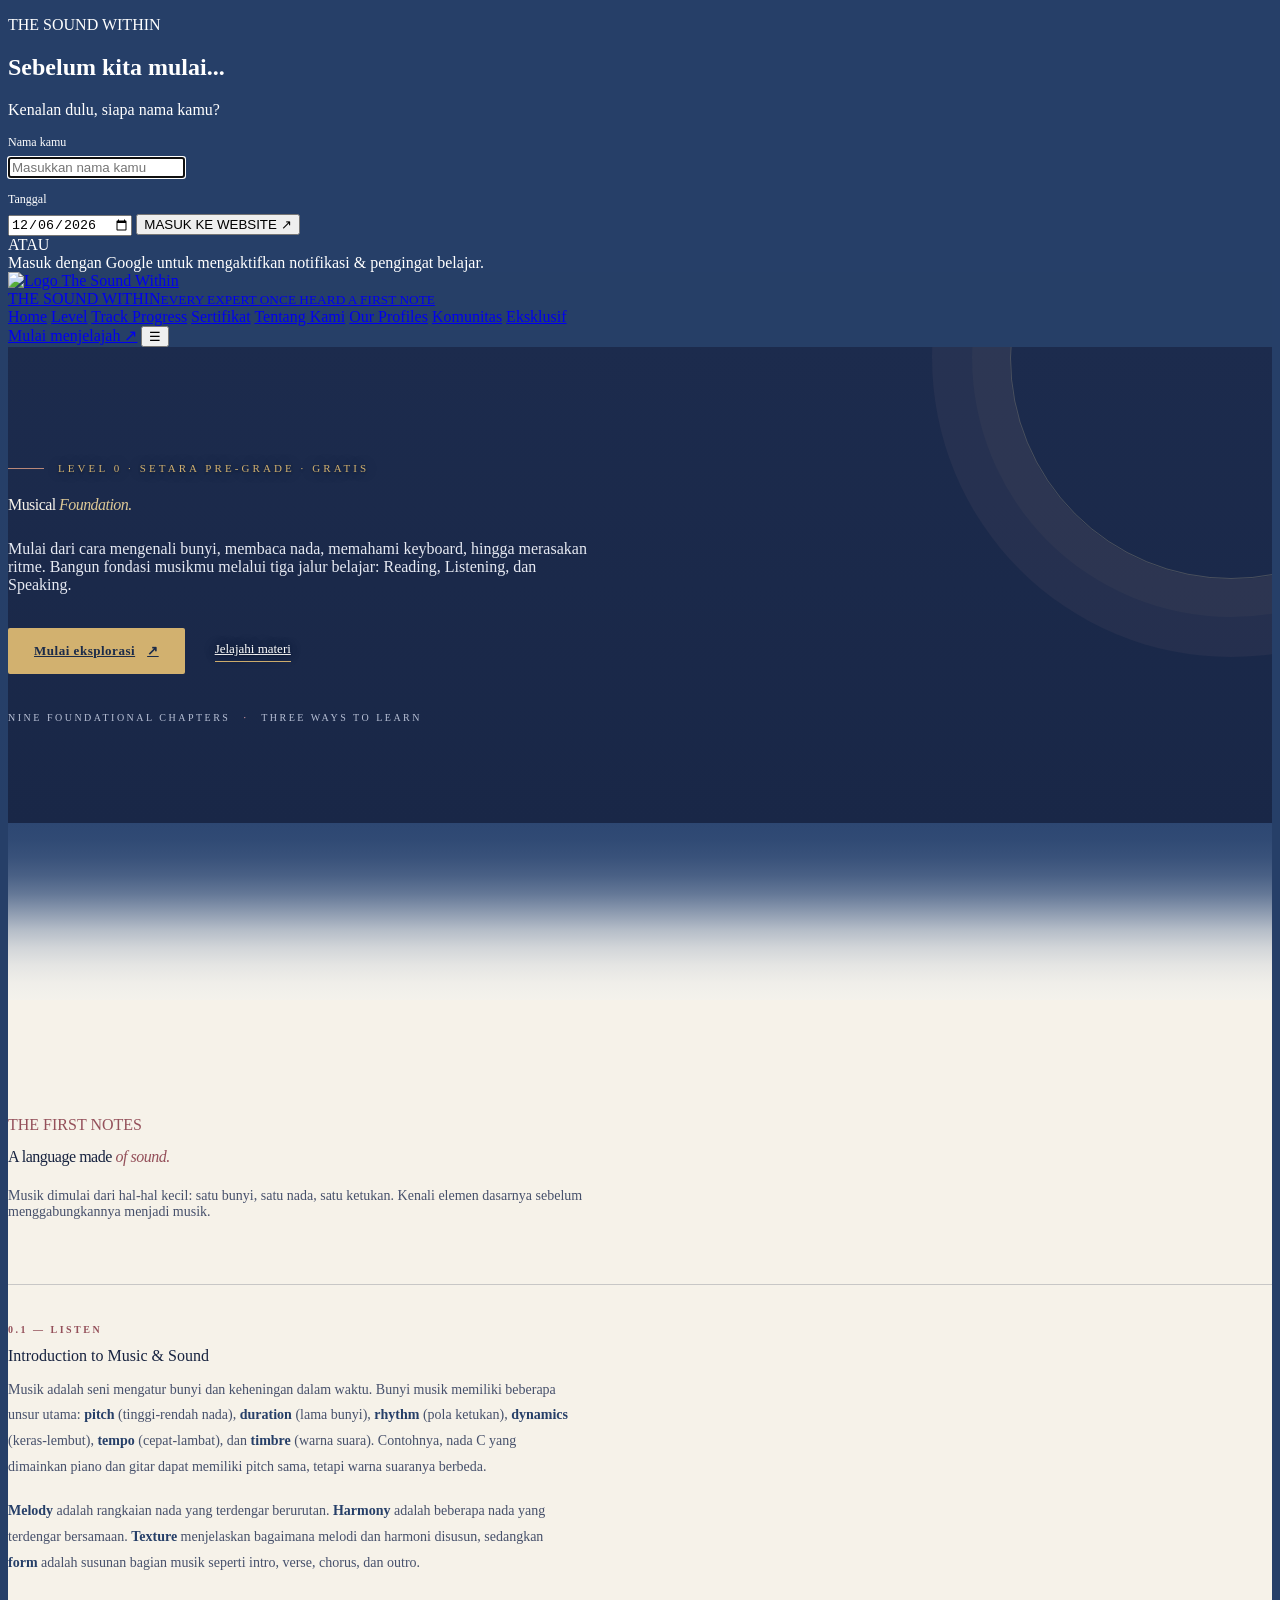
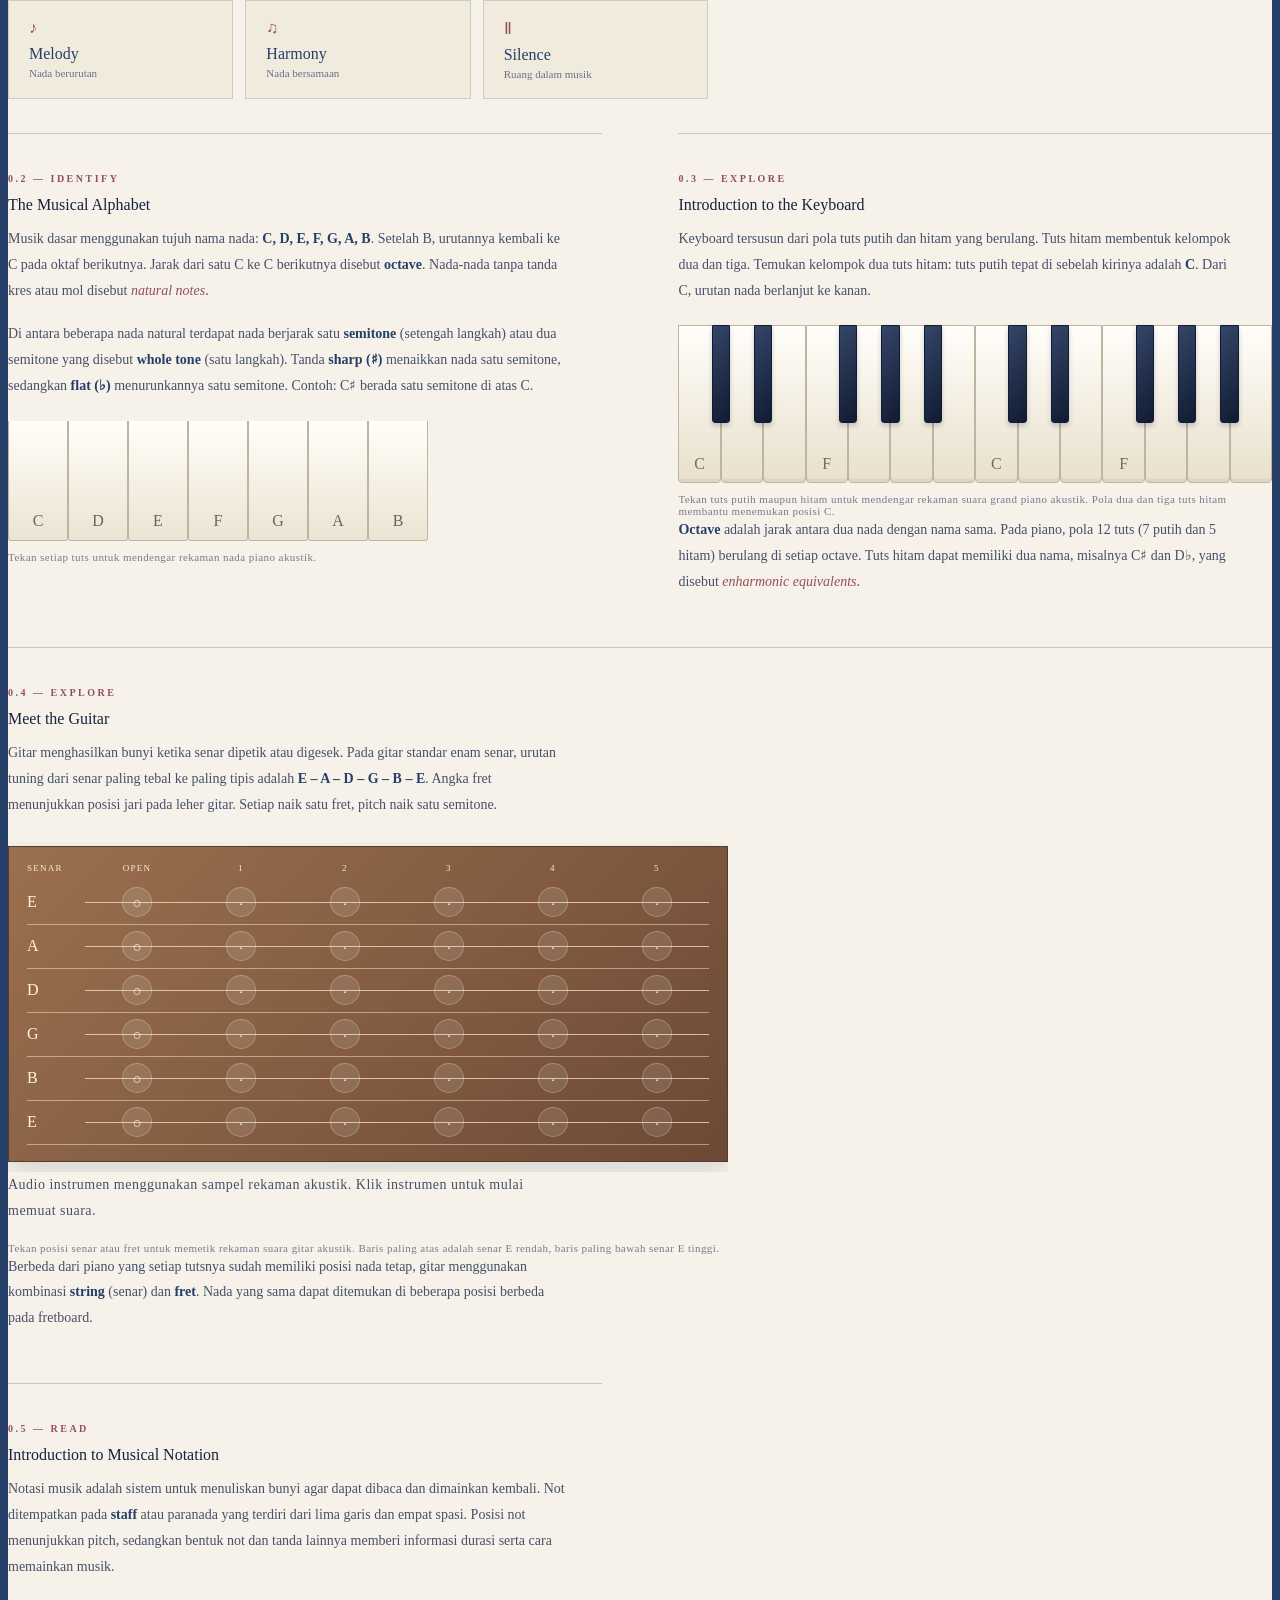
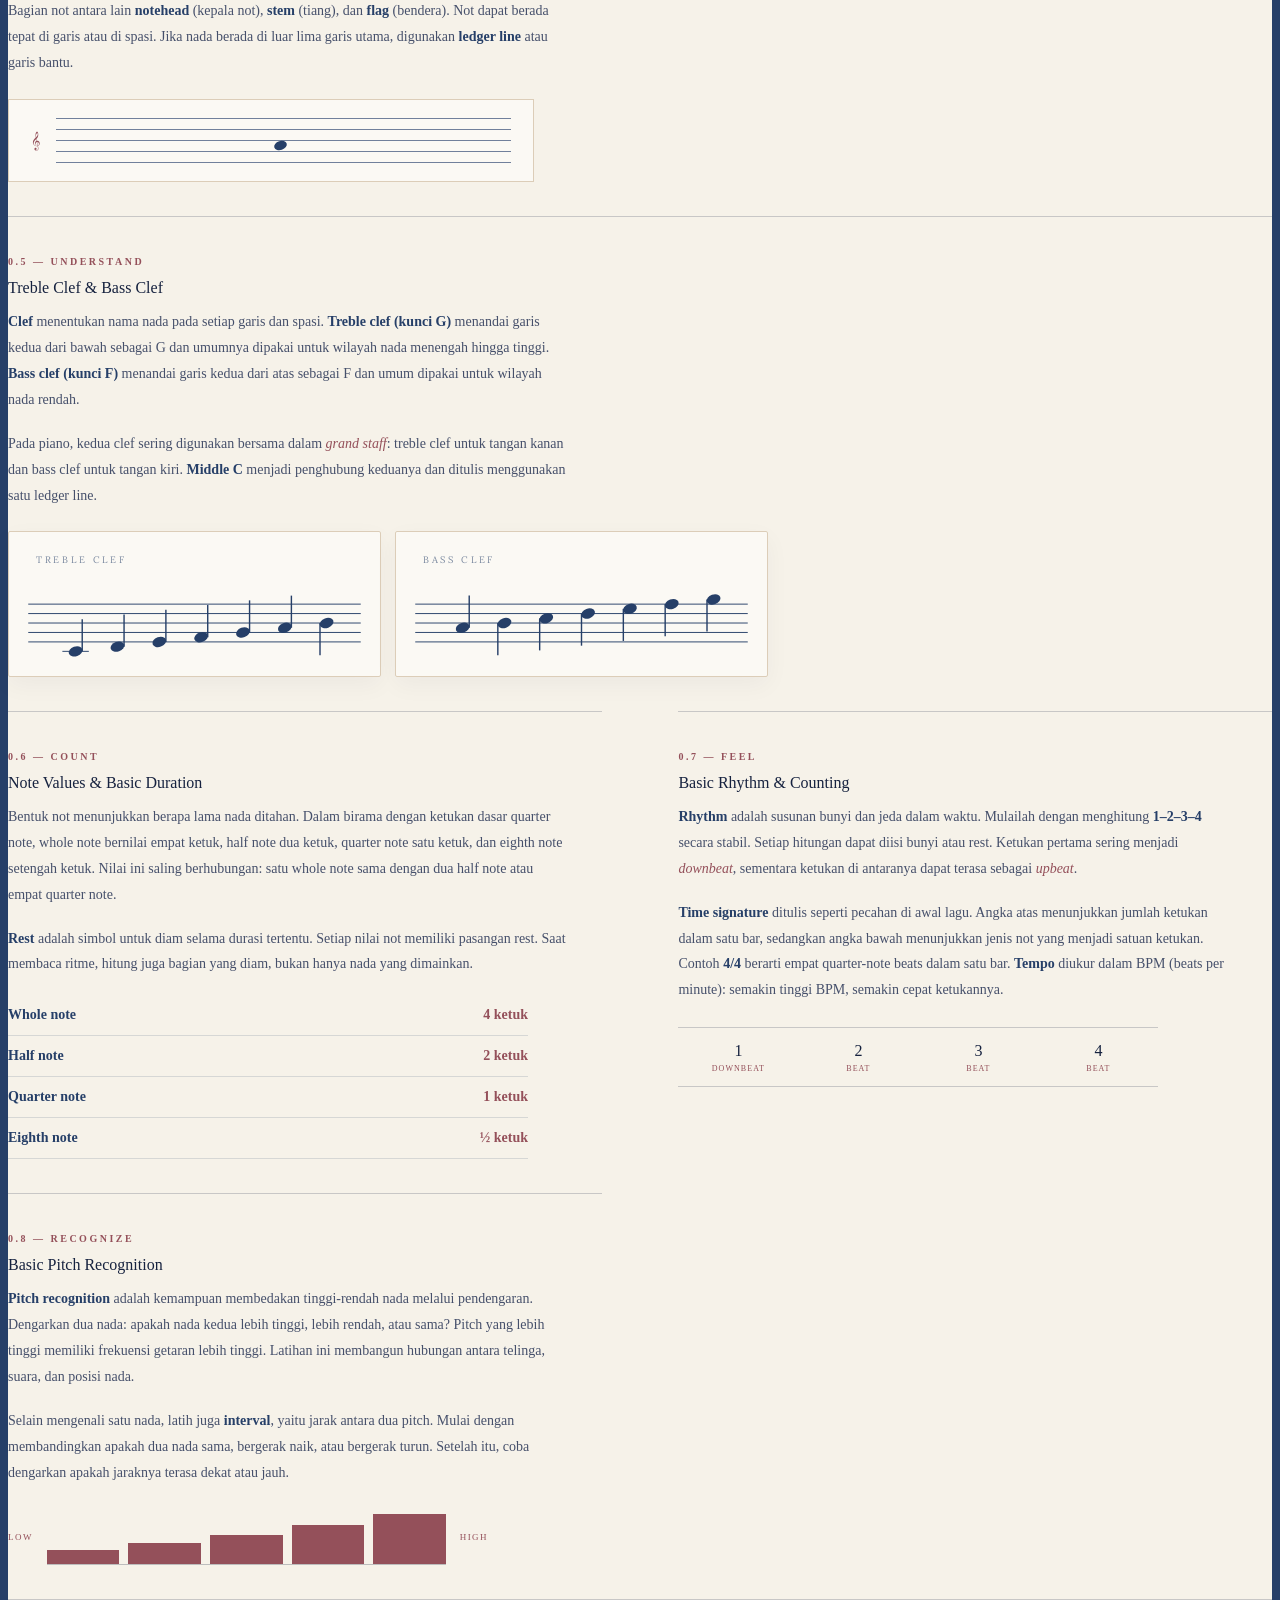
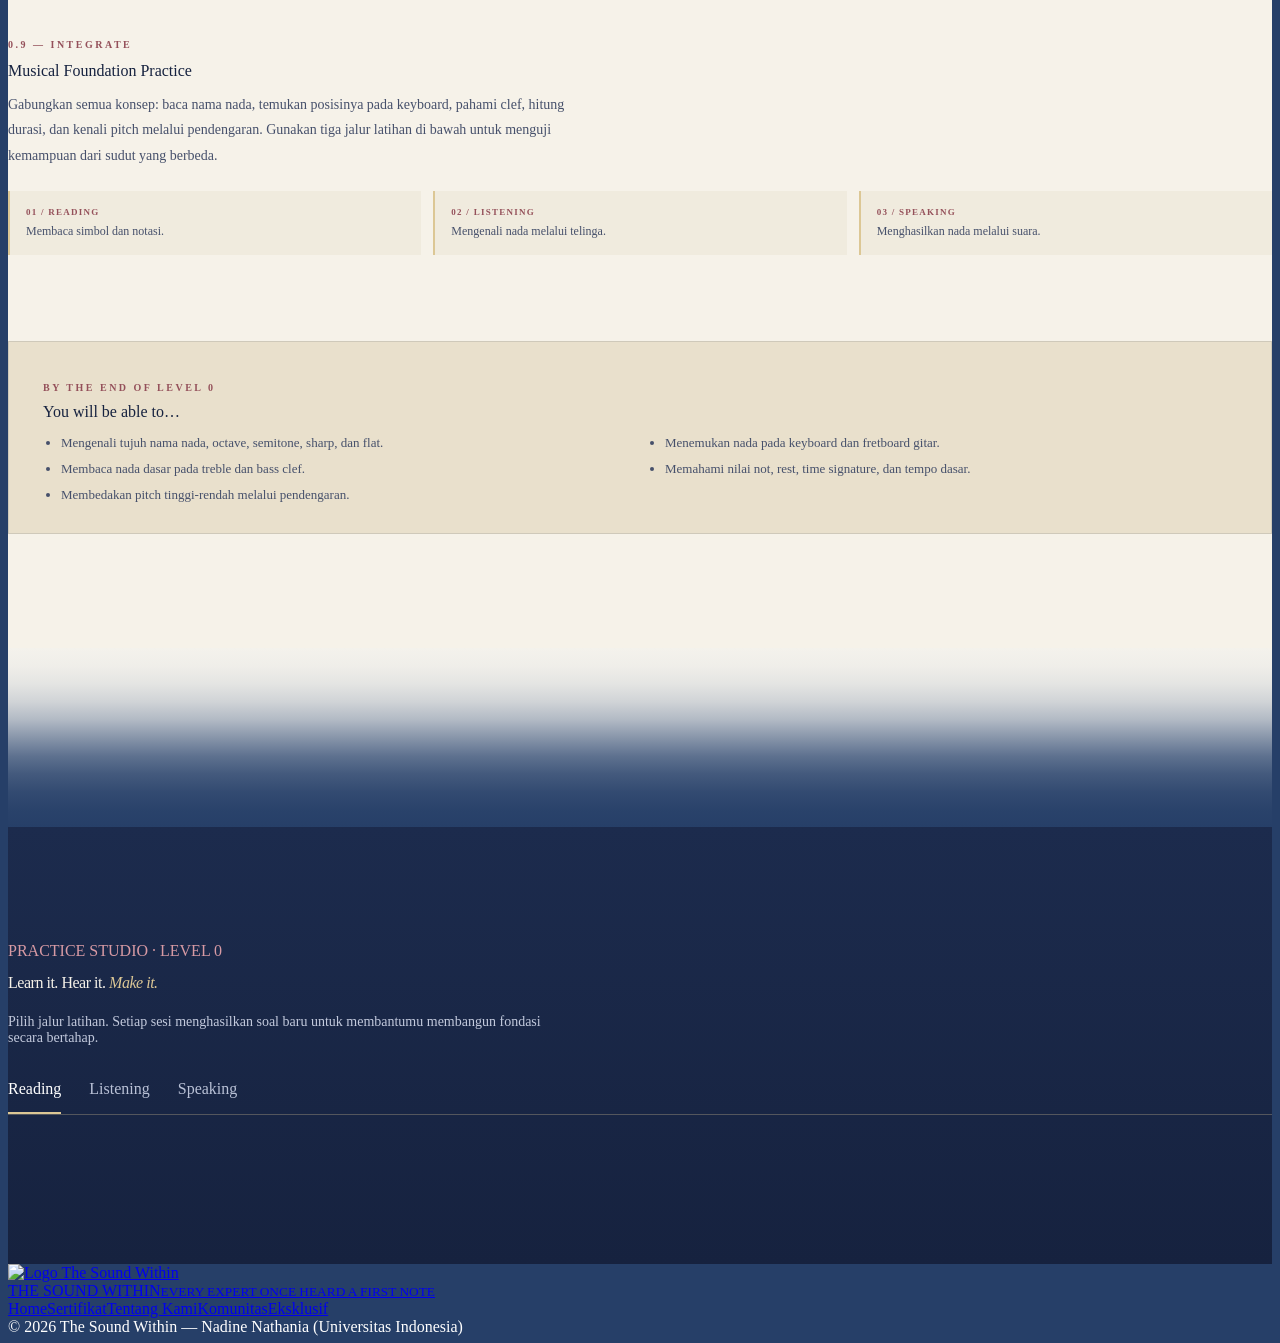
==== commit ccfdfba1: "Enhance hints for piano and guitar audio playback Updated hints for piano and guitar sections to men" ====
--- a/level-0.html
+++ b/level-0.html
@@ -33,18 +33,18 @@
       <article class="l-topic"><span class="l-no">0.2 — IDENTIFY</span><h3>The Musical Alphabet</h3>
         <p>Musik dasar menggunakan tujuh nama nada: <b>C, D, E, F, G, A, B</b>. Setelah B, urutannya kembali ke C pada oktaf berikutnya. Jarak dari satu C ke C berikutnya disebut <b>octave</b>. Nada-nada tanpa tanda kres atau mol disebut <i>natural notes</i>.</p>
         <p>Di antara beberapa nada natural terdapat nada berjarak satu <b>semitone</b> (setengah langkah) atau dua semitone yang disebut <b>whole tone</b> (satu langkah). Tanda <b>sharp (♯)</b> menaikkan nada satu semitone, sedangkan <b>flat (♭)</b> menurunkannya satu semitone. Contoh: C♯ berada satu semitone di atas C.</p>
-        <div class="l-keys" id="demoKeys" role="group" aria-label="Tuts C sampai B"></div><small class="l-hint">Tekan setiap tuts untuk mendengar nadanya.</small>
+        <div class="l-keys" id="demoKeys" role="group" aria-label="Tuts C sampai B"></div><small class="l-hint">Tekan setiap tuts untuk mendengar rekaman nada piano akustik.</small>
       </article>
       <article class="l-topic"><span class="l-no">0.3 — EXPLORE</span><h3>Introduction to the Keyboard</h3>
         <p>Keyboard tersusun dari pola tuts putih dan hitam yang berulang. Tuts hitam membentuk kelompok dua dan tiga. Temukan kelompok dua tuts hitam: tuts putih tepat di sebelah kirinya adalah <b>C</b>. Dari C, urutan nada berlanjut ke kanan.</p>
         <div class="l-keyboard-map l-playable-piano" id="playableKeyboard" aria-label="Keyboard interaktif dua oktaf"></div>
-        <small class="l-hint">Tekan tuts putih maupun hitam untuk mendengar nada. Pola dua dan tiga tuts hitam membantu menemukan posisi C.</small>
+        <small class="l-hint">Tekan tuts putih maupun hitam untuk mendengar rekaman suara grand piano akustik. Pola dua dan tiga tuts hitam membantu menemukan posisi C.</small>
         <p><b>Octave</b> adalah jarak antara dua nada dengan nama sama. Pada piano, pola 12 tuts (7 putih dan 5 hitam) berulang di setiap octave. Tuts hitam dapat memiliki dua nama, misalnya C♯ dan D♭, yang disebut <i>enharmonic equivalents</i>.</p>
       </article>
       <article class="l-topic l-topic-wide"><span class="l-no">0.4 — EXPLORE</span><h3>Meet the Guitar</h3>
         <p>Gitar menghasilkan bunyi ketika senar dipetik atau digesek. Pada gitar standar enam senar, urutan tuning dari senar paling tebal ke paling tipis adalah <b>E – A – D – G – B – E</b>. Angka fret menunjukkan posisi jari pada leher gitar. Setiap naik satu fret, pitch naik satu semitone.</p>
-        <div class="l-guitar-wrap"><div class="l-guitar-board" id="guitarBoard" aria-label="Fretboard gitar interaktif"></div></div>
-        <small class="l-hint">Tekan titik fret untuk mendengar nada. Baris paling atas adalah senar E rendah, baris paling bawah senar E tinggi.</small>
+        <div class="l-guitar-wrap"><div class="l-guitar-board" id="guitarBoard" aria-label="Fretboard gitar akustik interaktif"></div></div><p class="l-audio-status" id="instrumentAudioStatus" aria-live="polite">Audio instrumen menggunakan sampel rekaman akustik. Klik instrumen untuk mulai memuat suara.</p>
+        <small class="l-hint">Tekan posisi senar atau fret untuk memetik rekaman suara gitar akustik. Baris paling atas adalah senar E rendah, baris paling bawah senar E tinggi.</small>
         <p>Berbeda dari piano yang setiap tutsnya sudah memiliki posisi nada tetap, gitar menggunakan kombinasi <b>string</b> (senar) dan <b>fret</b>. Nada yang sama dapat ditemukan di beberapa posisi berbeda pada fretboard.</p>
       </article>
       <article class="l-topic"><span class="l-no">0.5 — READ</span><h3>Introduction to Musical Notation</h3>
@@ -93,5 +93,5 @@
   </div></section>
 </main>
 <div id="site-footer"></div>
-<script src="app.js"></script><script src="audio-engine.js"></script><script src="level0.js"></script>
+<script src="app.js"></script><script src="audio-engine.js"></script><script src="https://cdnjs.cloudflare.com/ajax/libs/tone/14.8.49/Tone.js"></script><script src="level0.js"></script>
 </body></html>
--- a/level.css
+++ b/level.css
@@ -62,3 +62,6 @@
 .l-fret:hover,.l-fret.pressed{background:#DCC795;color:#16223F;transform:scale(1.08)}
 .l-topic-wide .l-guitar-wrap + .l-hint{margin-bottom:14px}
 @media(max-width:520px){.l-playable-piano{height:112px}.l-piano-key{font-size:10px}.l-guitar-board{padding:12px 10px}.l-guitar-head,.l-guitar-row{grid-template-columns:42px repeat(6,minmax(48px,1fr))}.l-guitar-row:before{left:42px}}
+
+/* Acoustic sample loading feedback */
+.l-audio-status{margin:10px 0 0;color:#7B7890;font-size:11px;letter-spacing:.035em;min-height:18px}
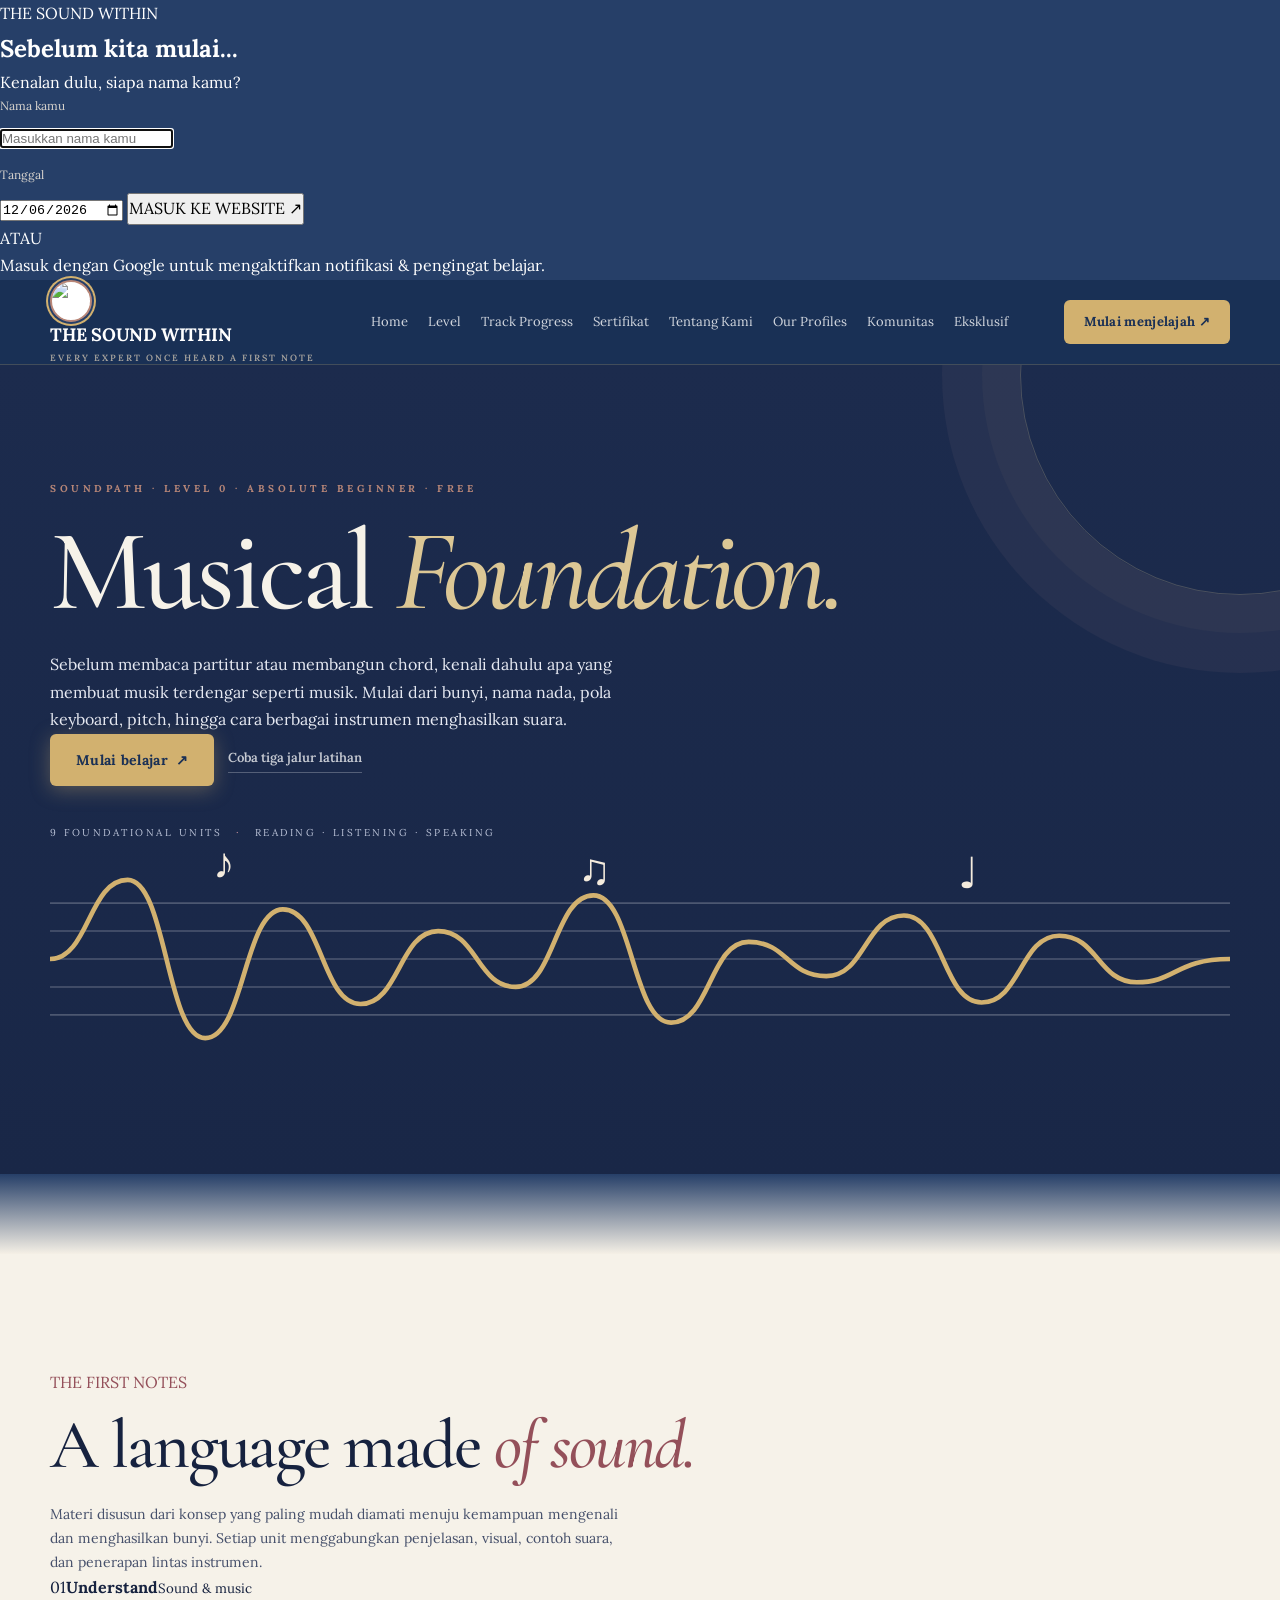
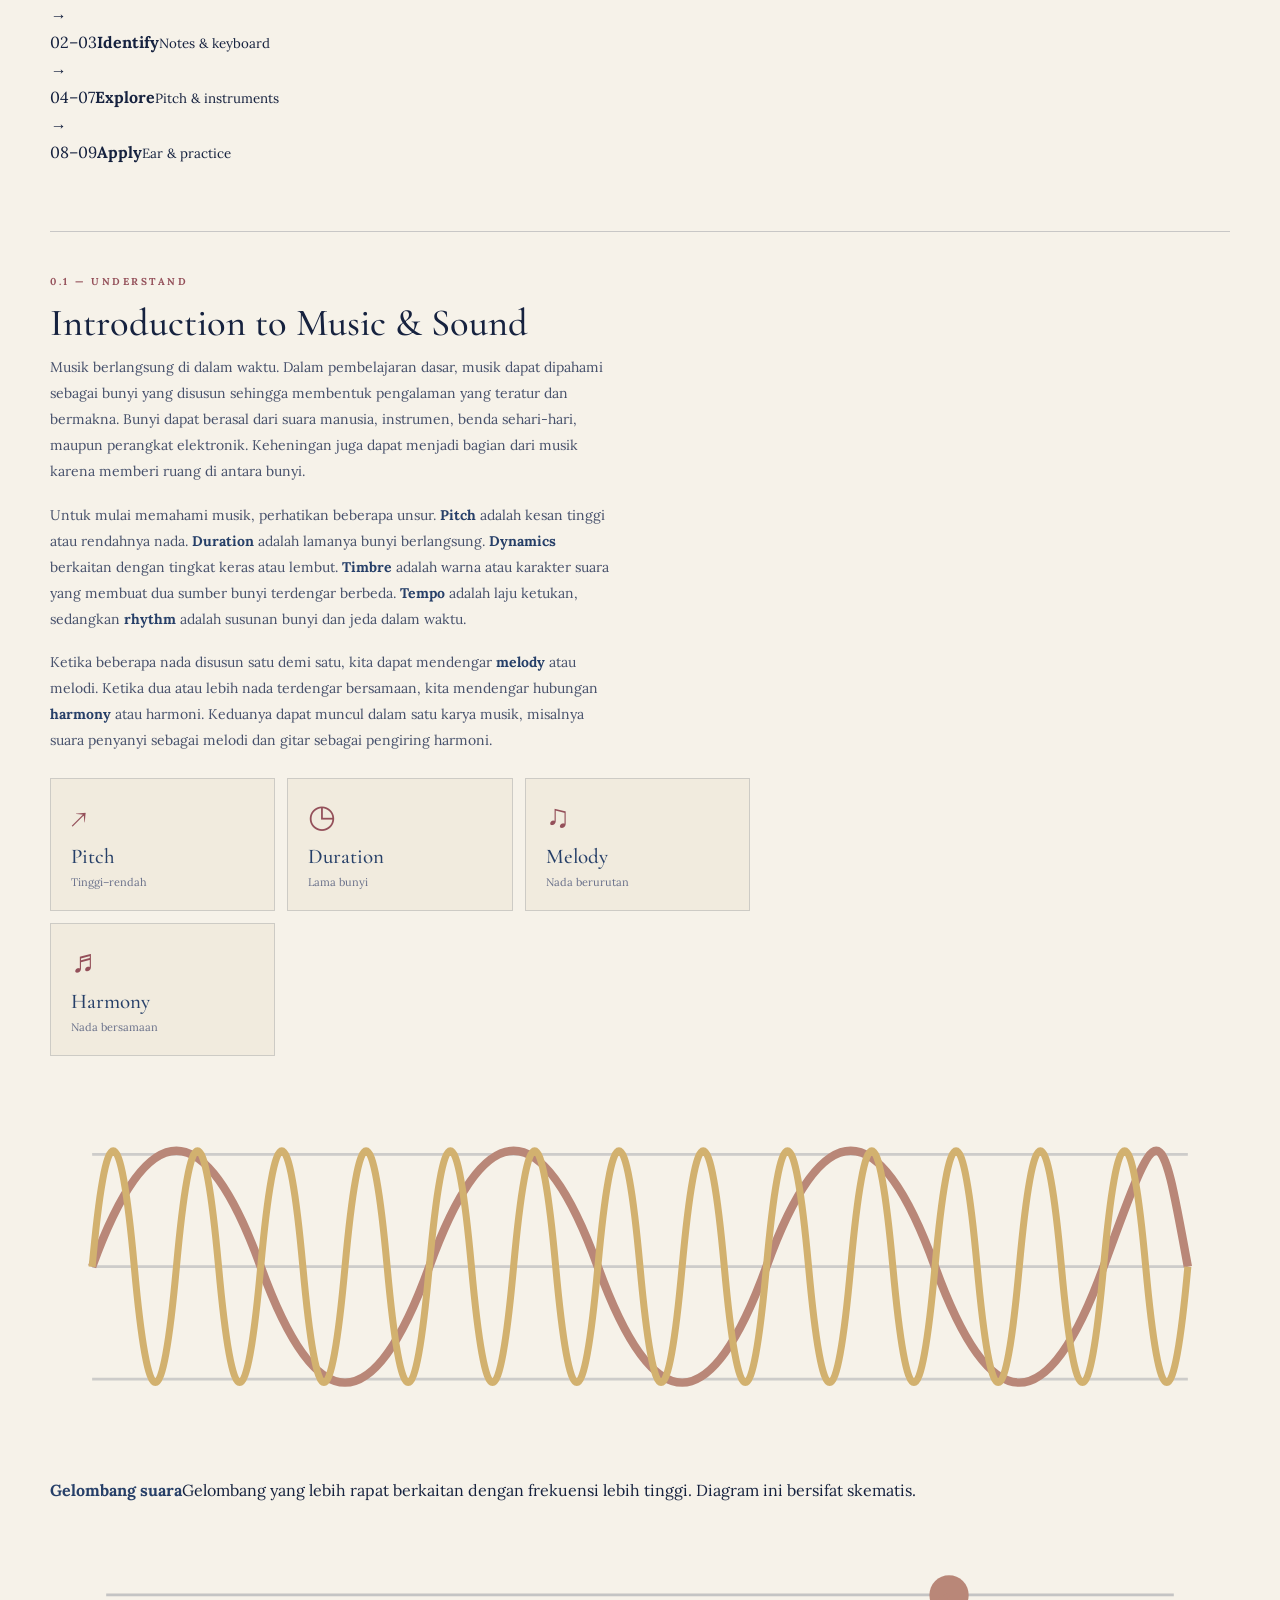
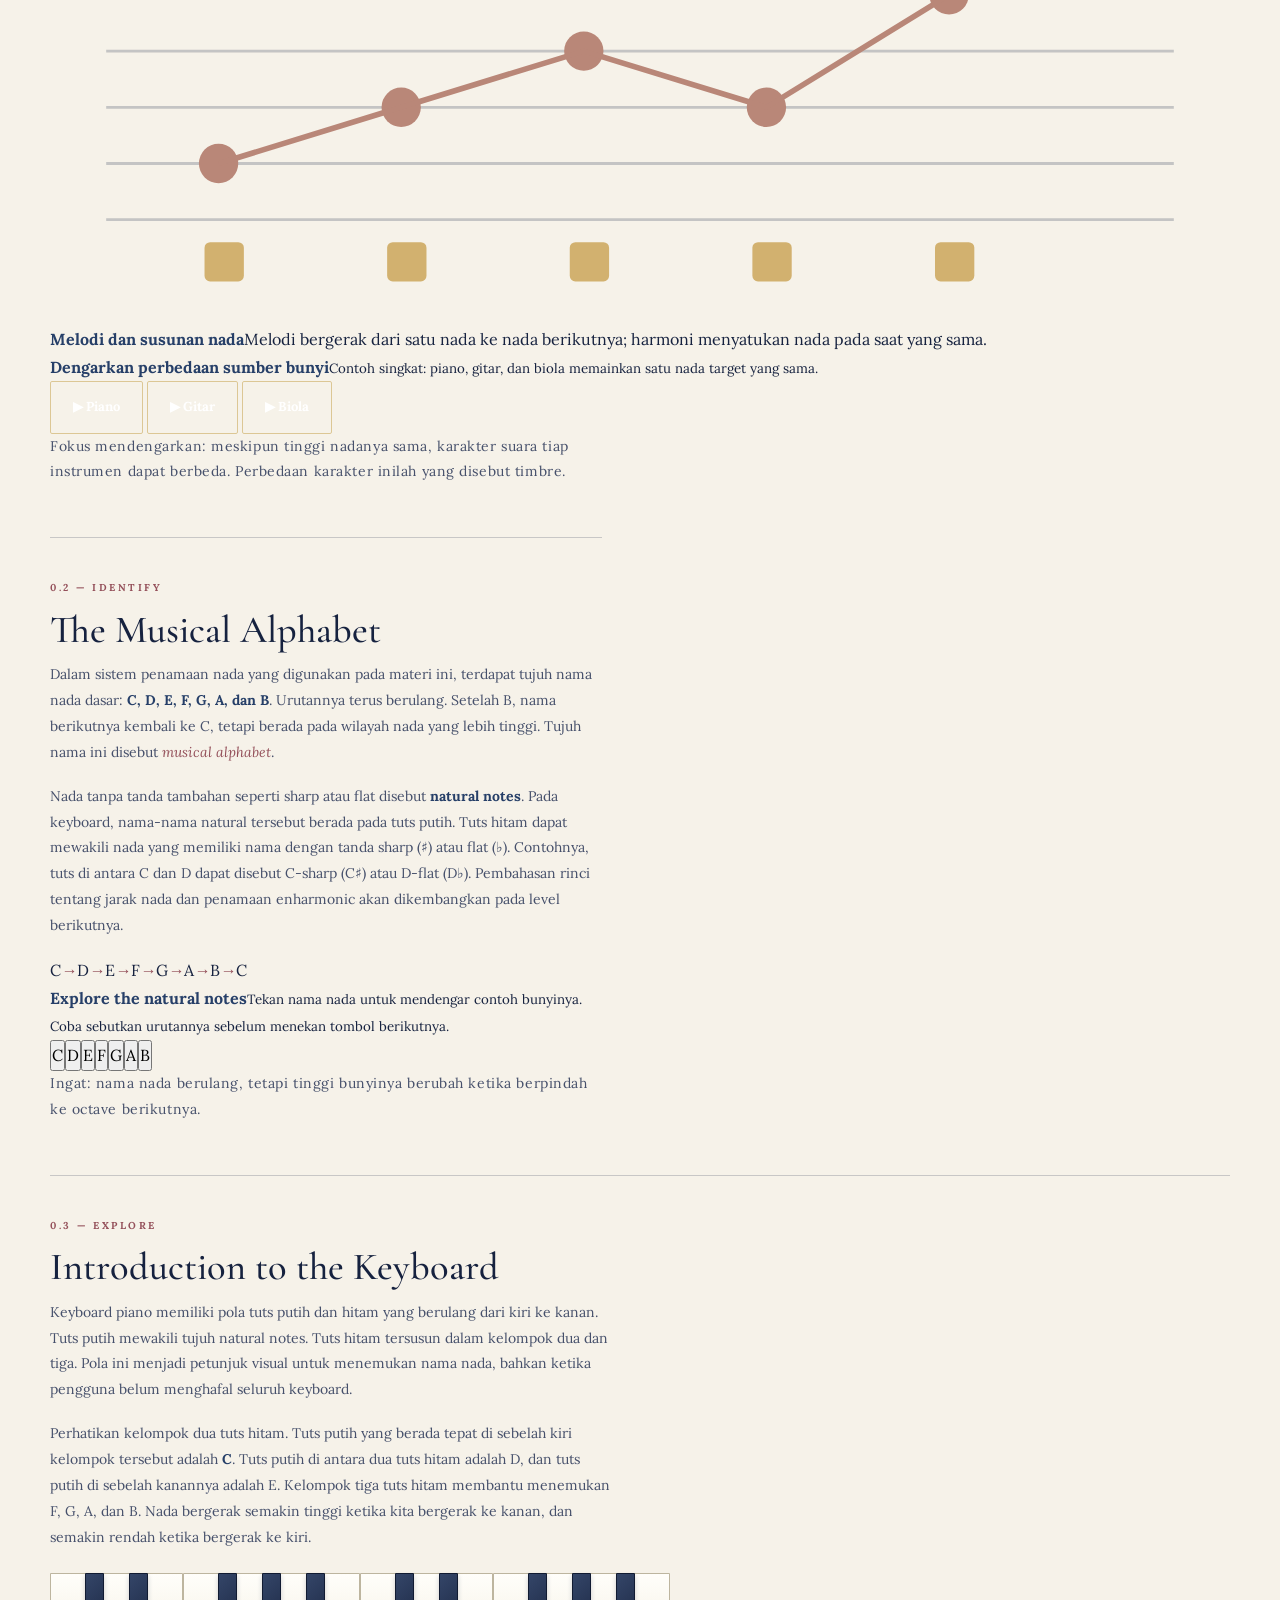
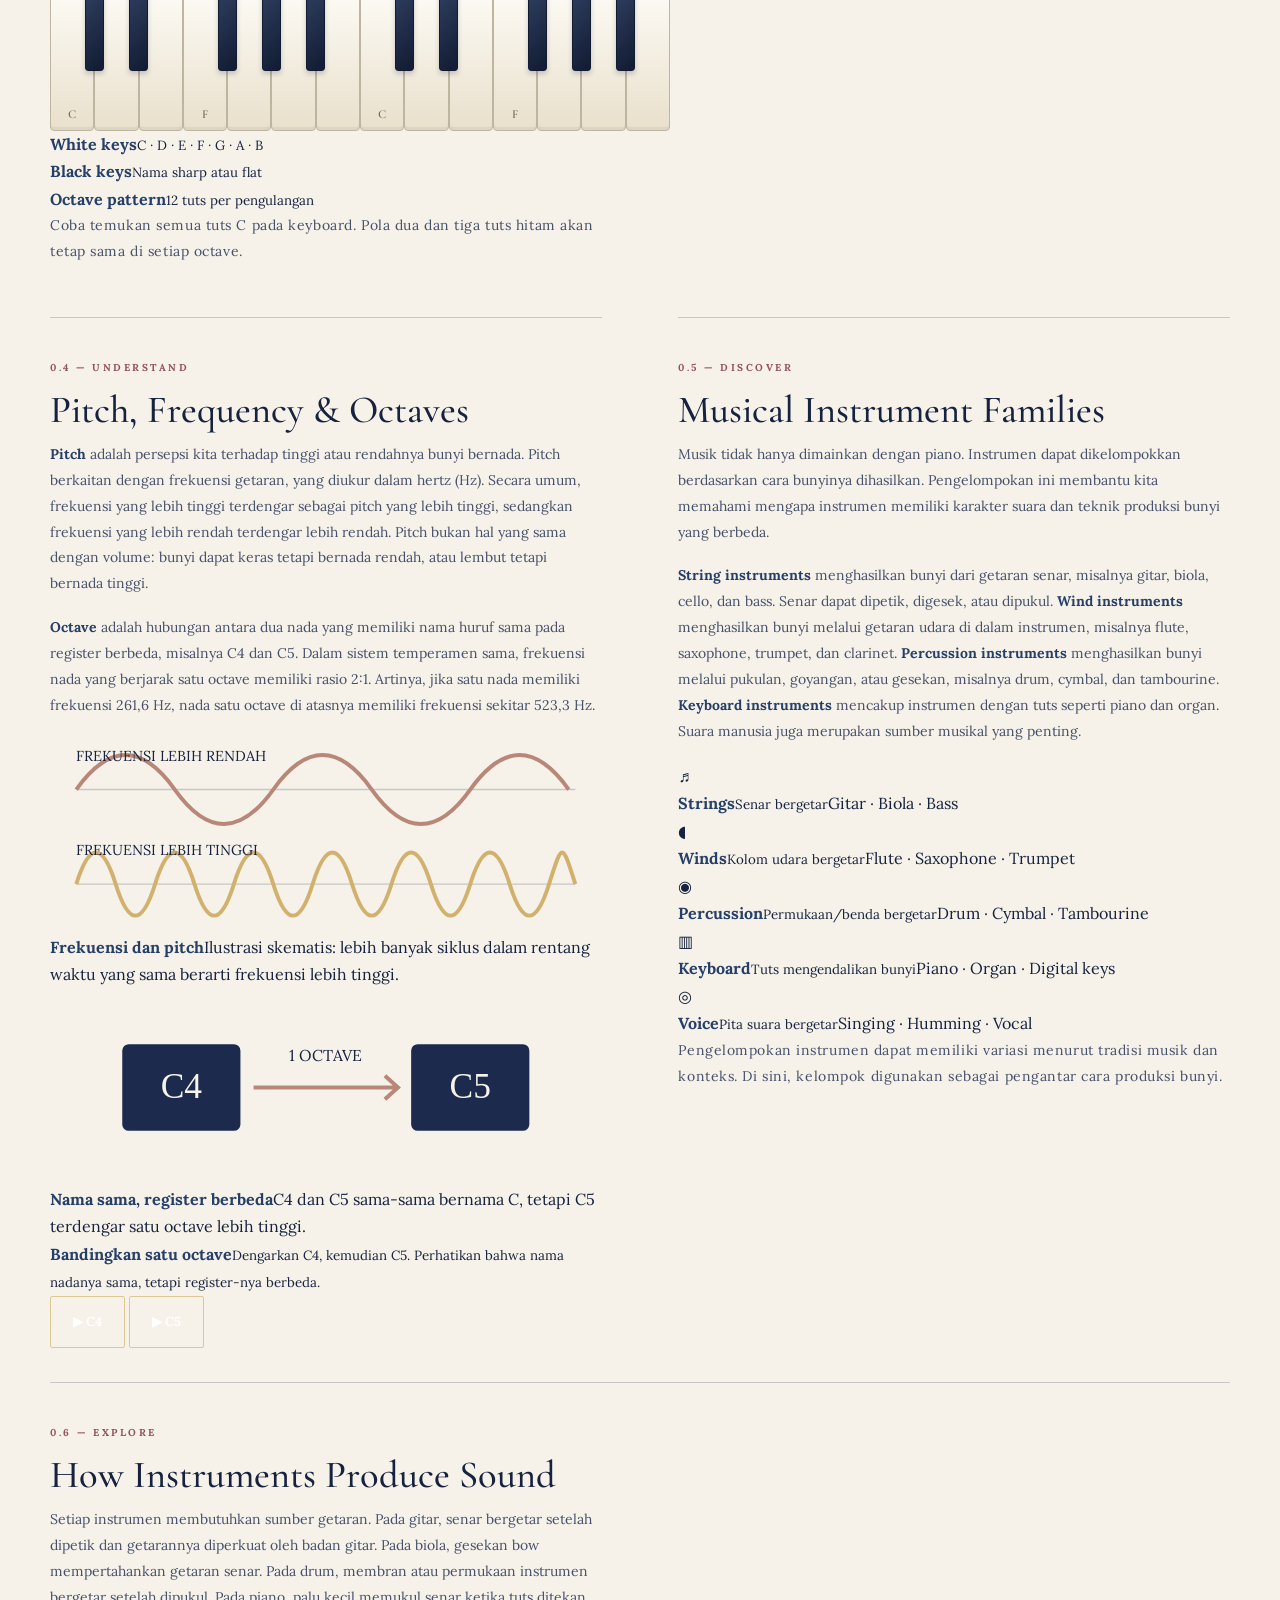
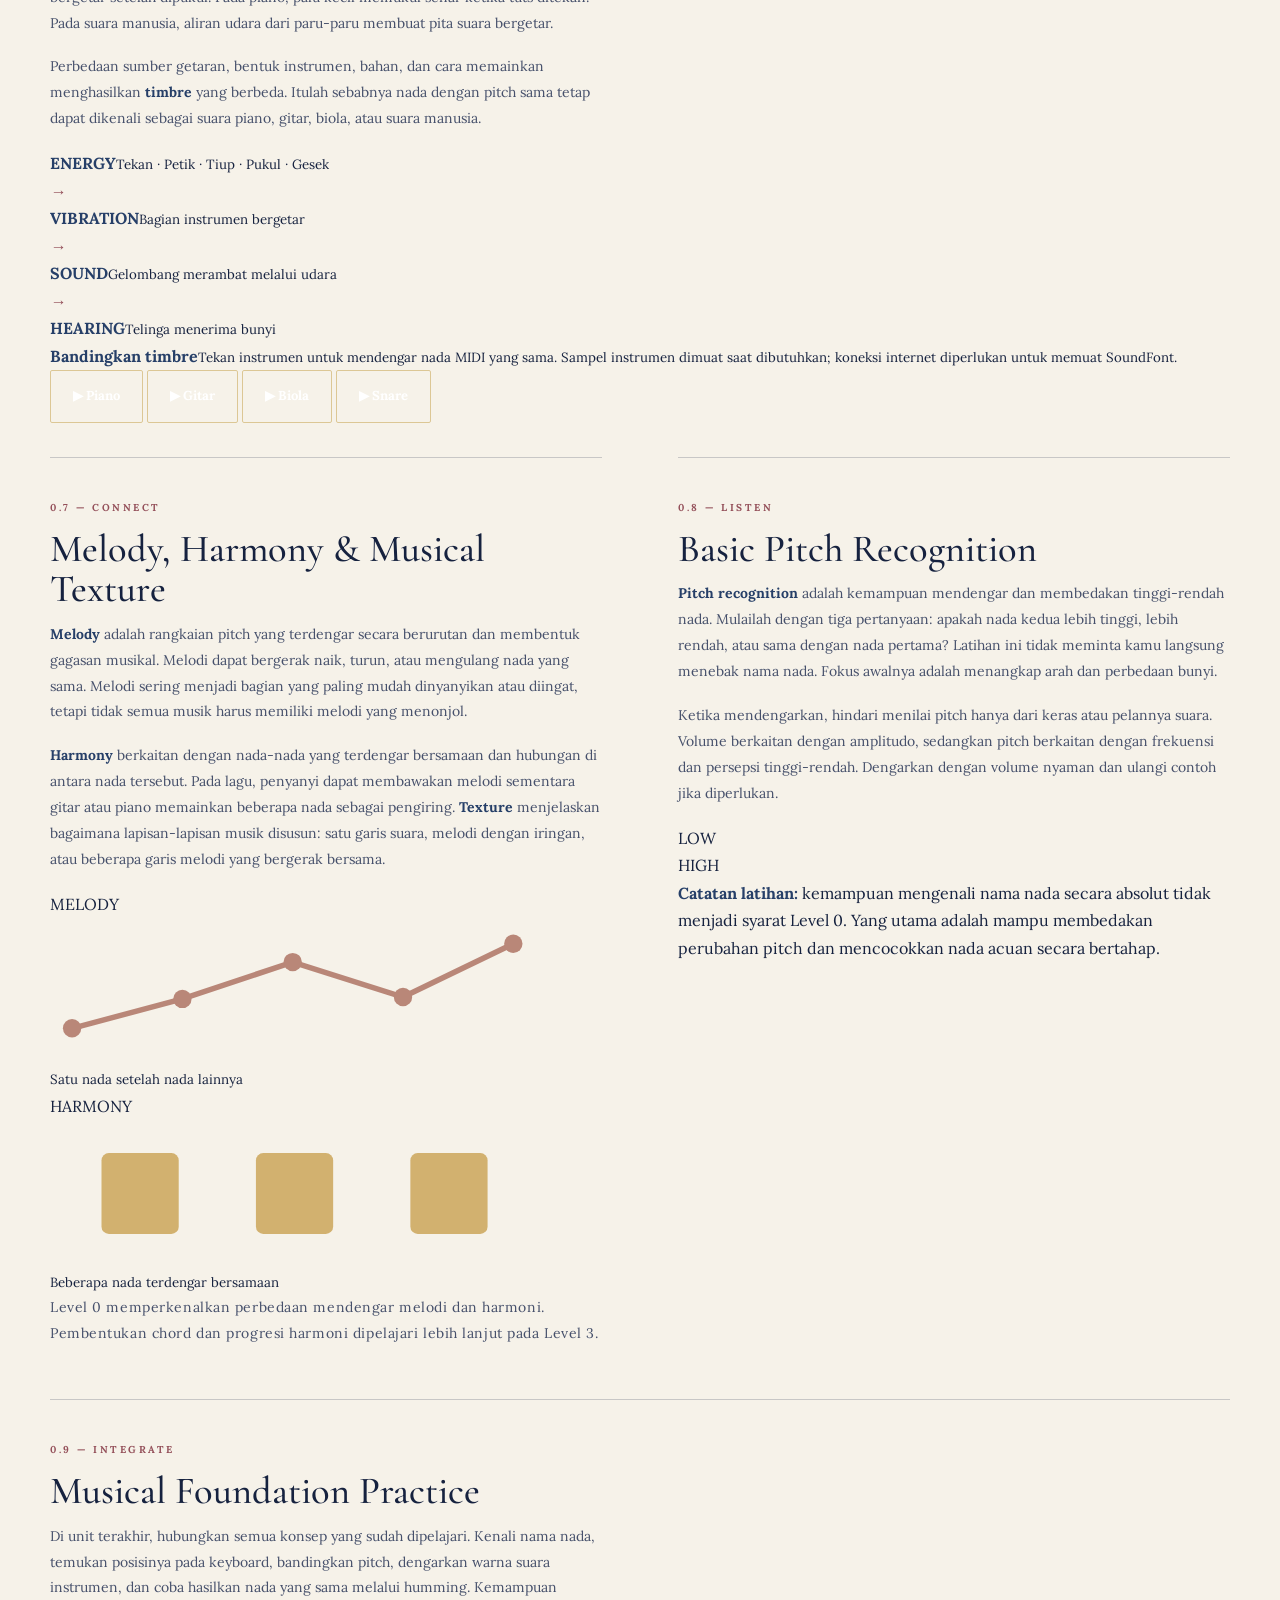
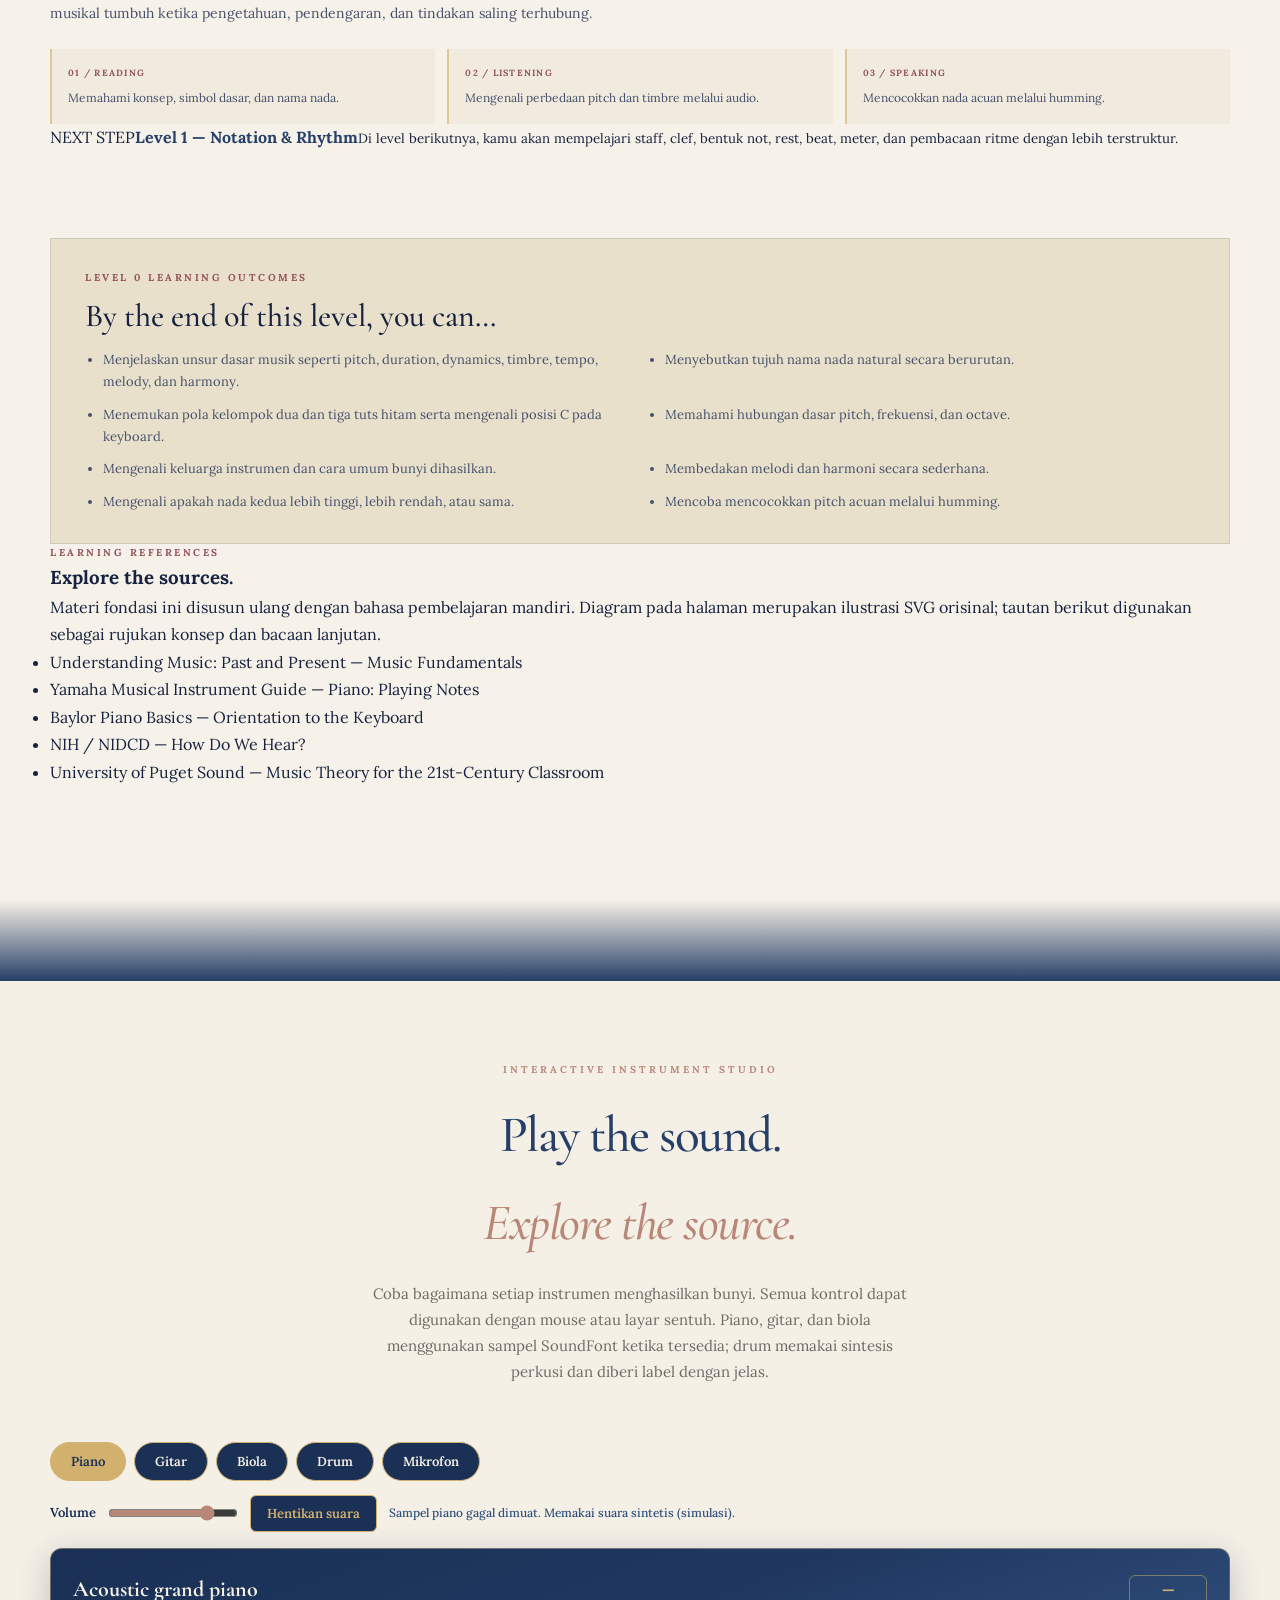
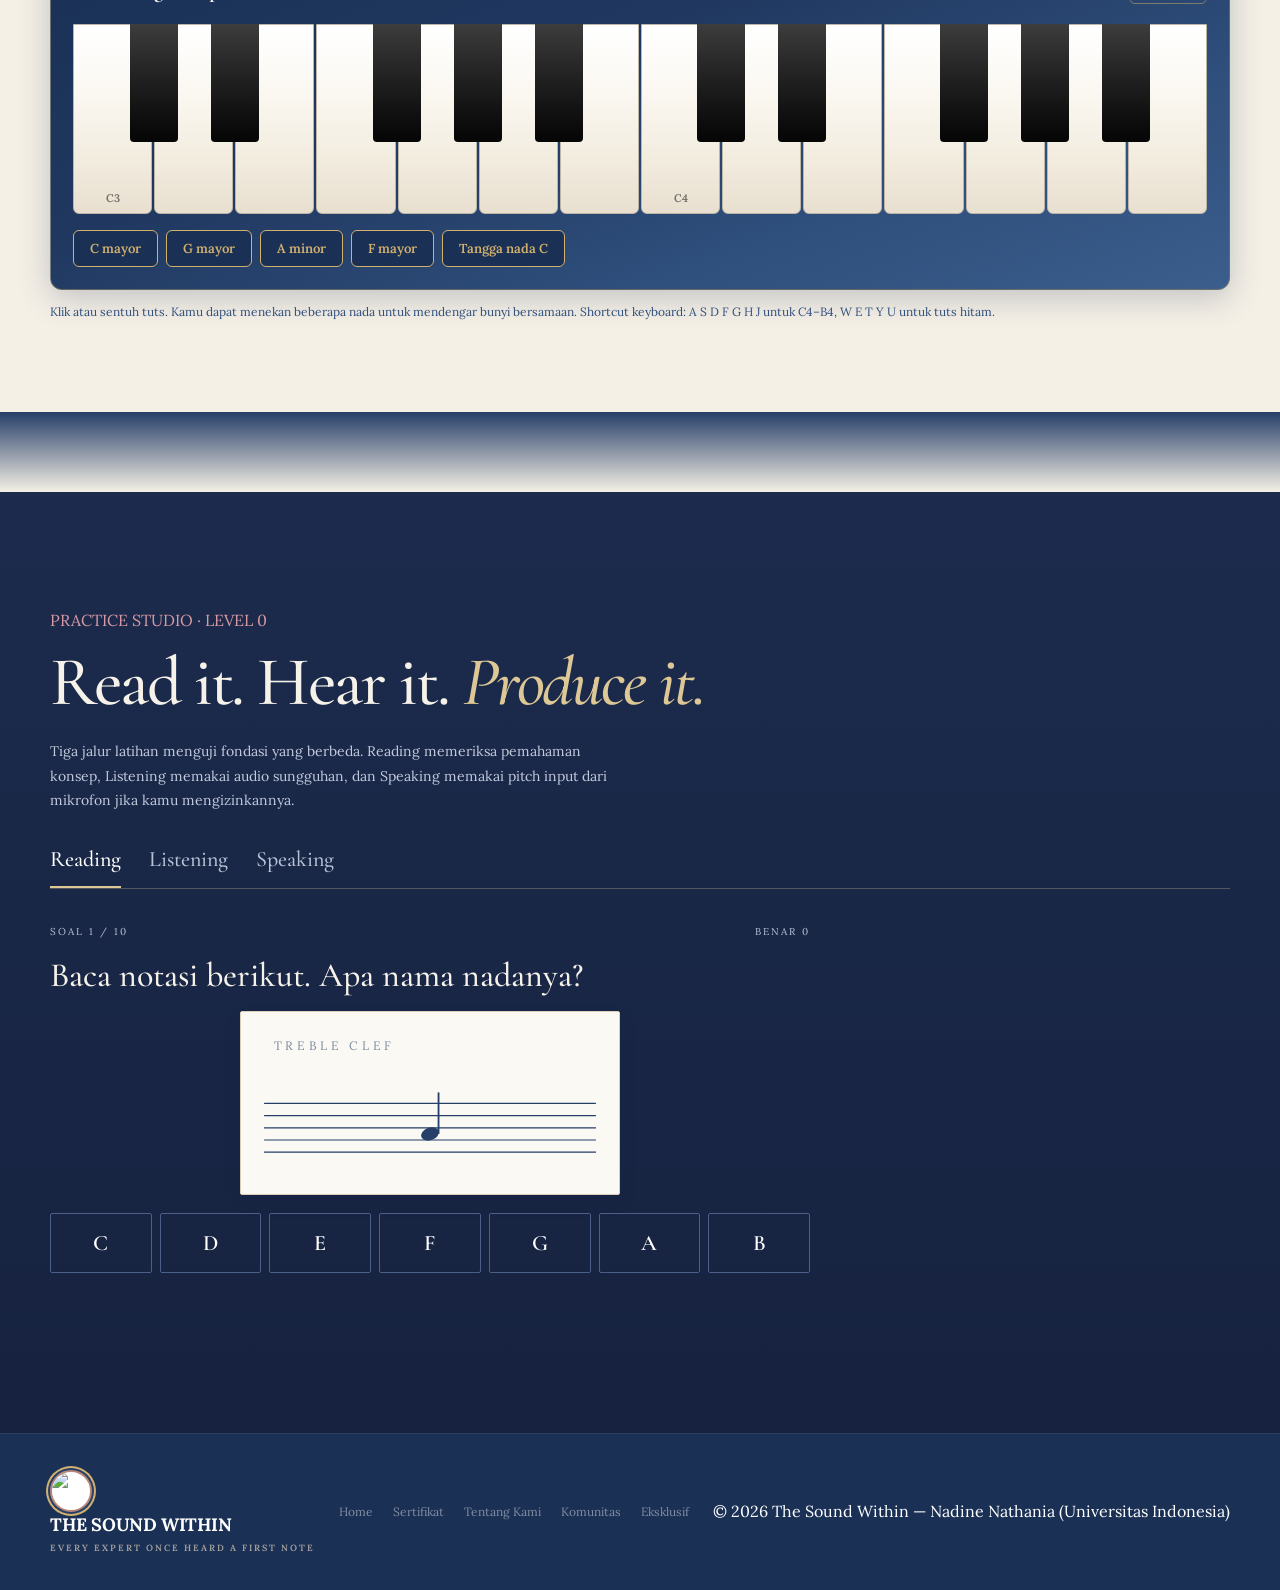
==== commit c3c2e5b2: "Update level-0.html" ====
--- a/level-0.html
+++ b/level-0.html
@@ -1,97 +1,382 @@
 <!DOCTYPE html>
 <html lang="id">
 <head>
-<meta charset="UTF-8"><meta name="viewport" content="width=device-width, initial-scale=1.0">
+<meta charset="UTF-8">
+<meta name="viewport" content="width=device-width, initial-scale=1.0">
 <meta name="theme-color" content="#1C2B4D">
-<meta name="description" content="Level 0 The Sound Within: Musical Foundation. Pelajari nama nada, keyboard, notasi, clef, pitch, dan ritme melalui Reading, Listening, dan Speaking.">
+<meta name="description" content="SoundPath Level 0 The Sound Within: fondasi musik interaktif untuk pemula. Pelajari bunyi, nama nada, keyboard, pitch, instrumen, dan pendengaran musik.">
 <title>Level 0 · Musical Foundation — THE SOUND WITHIN</title>
-<link rel="preconnect" href="https://fonts.googleapis.com"><link rel="preconnect" href="https://fonts.gstatic.com" crossorigin>
+<link rel="preconnect" href="https://fonts.googleapis.com">
+<link rel="preconnect" href="https://fonts.gstatic.com" crossorigin>
 <link href="https://fonts.googleapis.com/css2?family=Cormorant+Garamond:ital,wght@0,400;0,500;0,600;0,700;1,400;1,500&family=Lora:ital,wght@0,400;0,500;0,600;0,700;1,400&display=swap" rel="stylesheet">
-<link rel="stylesheet" href="style.css"><link rel="stylesheet" href="home.css"><link rel="stylesheet" href="theme.css"><link rel="stylesheet" href="level.css">
+<!-- File berikut adalah stylesheet bersama milik website TSW yang sudah ada. -->
+<link rel="stylesheet" href="style.css">
+<link rel="stylesheet" href="home.css">
+<link rel="stylesheet" href="theme.css">
+<link rel="stylesheet" href="level.css">
+<link rel="stylesheet" href="instruments.css">
+<link rel="stylesheet" href="level0-enhancements.css">
 </head>
 <body class="home lvl">
-<div id="site-gate"></div><div id="site-header"></div>
+<div id="site-gate"></div>
+<div id="site-header"></div>
+
 <main>
-  <section class="l-hero" id="home"><div class="container">
-    <p class="eyebrow h-eyebrow">LEVEL 0 · SETARA PRE-GRADE · GRATIS</p>
-    <h1 class="l-title">Musical <em>Foundation.</em></h1>
-    <p class="l-lead">Mulai dari cara mengenali bunyi, membaca nada, memahami keyboard, hingga merasakan ritme. Bangun fondasi musikmu melalui tiga jalur belajar: Reading, Listening, dan Speaking.</p>
-    <div class="h-actions"><a class="h-btn" href="#latihan">Mulai eksplorasi <i>↗</i></a><a class="h-link" href="#materi">Jelajahi materi</a></div>
-    <p class="l-hero-note">NINE FOUNDATIONAL CHAPTERS <span>·</span> THREE WAYS TO LEARN</p>
-  </div></section>
+  <section class="l-hero" id="home">
+    <div class="container">
+      <p class="eyebrow h-eyebrow">SOUNDPATH · LEVEL 0 · ABSOLUTE BEGINNER · FREE</p>
+      <h1 class="l-title">Musical <em>Foundation.</em></h1>
+      <p class="l-lead">Sebelum membaca partitur atau membangun chord, kenali dahulu apa yang membuat musik terdengar seperti musik. Mulai dari bunyi, nama nada, pola keyboard, pitch, hingga cara berbagai instrumen menghasilkan suara.</p>
+      <div class="h-actions">
+        <a class="h-btn" href="#materi">Mulai belajar <i>↗</i></a>
+        <a class="h-link" href="#practice">Coba tiga jalur latihan</a>
+      </div>
+      <p class="l-hero-note">9 FOUNDATIONAL UNITS <span>·</span> READING · LISTENING · SPEAKING</p>
+      <div class="l-hero-visual" aria-label="Ilustrasi gelombang suara dan not musik">
+        <svg viewBox="0 0 760 150" role="img" aria-labelledby="heroWaveTitle">
+          <title id="heroWaveTitle">Gelombang suara dan garis musik</title>
+          <g fill="none" stroke="currentColor" stroke-width="1" opacity=".22">
+            <path d="M0 40H760M0 58H760M0 76H760M0 94H760M0 112H760"/>
+          </g>
+          <path class="l-wave-path" d="M0 76 C25 76 25 25 50 25 S75 127 100 127 S125 44 150 44 S175 105 200 105 S225 58 250 58 S275 94 300 94 S325 35 350 35 S375 117 400 117 S425 65 450 65 S475 87 500 87 S525 48 550 48 S575 104 600 104 S625 61 650 61 S675 91 700 91 S725 76 760 76" fill="none" stroke="#D2B16F" stroke-width="3" stroke-linecap="round"/>
+          <g fill="#F4EBDD" font-family="Georgia,serif" font-size="28">
+            <text x="105" y="24">♪</text><text x="340" y="28">♫</text><text x="585" y="30">♩</text>
+          </g>
+        </svg>
+      </div>
+    </div>
+  </section>
   <div class="h-fade h-fade-to-light" aria-hidden="true"></div>
 
-  <section class="l-materi" id="materi"><div class="container">
-    <p class="eyebrow">THE FIRST NOTES</p><h2 class="l-h2">A language made <em>of sound.</em></h2>
-    <p class="l-section-lead">Musik dimulai dari hal-hal kecil: satu bunyi, satu nada, satu ketukan. Kenali elemen dasarnya sebelum menggabungkannya menjadi musik.</p>
-    <div class="l-topics">
-      <article class="l-topic l-topic-feature"><span class="l-no">0.1 — LISTEN</span><h3>Introduction to Music &amp; Sound</h3>
-        <p>Musik adalah seni mengatur bunyi dan keheningan dalam waktu. Bunyi musik memiliki beberapa unsur utama: <b>pitch</b> (tinggi-rendah nada), <b>duration</b> (lama bunyi), <b>rhythm</b> (pola ketukan), <b>dynamics</b> (keras-lembut), <b>tempo</b> (cepat-lambat), dan <b>timbre</b> (warna suara). Contohnya, nada C yang dimainkan piano dan gitar dapat memiliki pitch sama, tetapi warna suaranya berbeda.</p>
-        <p><b>Melody</b> adalah rangkaian nada yang terdengar berurutan. <b>Harmony</b> adalah beberapa nada yang terdengar bersamaan. <b>Texture</b> menjelaskan bagaimana melodi dan harmoni disusun, sedangkan <b>form</b> adalah susunan bagian musik seperti intro, verse, chorus, dan outro.</p>
-        <div class="l-concept-row"><div><span class="l-concept-mark">♪</span><b>Melody</b><small>Nada berurutan</small></div><div><span class="l-concept-mark">♫</span><b>Harmony</b><small>Nada bersamaan</small></div><div><span class="l-concept-mark">Ⅱ</span><b>Silence</b><small>Ruang dalam musik</small></div></div>
-      </article>
-      <article class="l-topic"><span class="l-no">0.2 — IDENTIFY</span><h3>The Musical Alphabet</h3>
-        <p>Musik dasar menggunakan tujuh nama nada: <b>C, D, E, F, G, A, B</b>. Setelah B, urutannya kembali ke C pada oktaf berikutnya. Jarak dari satu C ke C berikutnya disebut <b>octave</b>. Nada-nada tanpa tanda kres atau mol disebut <i>natural notes</i>.</p>
-        <p>Di antara beberapa nada natural terdapat nada berjarak satu <b>semitone</b> (setengah langkah) atau dua semitone yang disebut <b>whole tone</b> (satu langkah). Tanda <b>sharp (♯)</b> menaikkan nada satu semitone, sedangkan <b>flat (♭)</b> menurunkannya satu semitone. Contoh: C♯ berada satu semitone di atas C.</p>
-        <div class="l-keys" id="demoKeys" role="group" aria-label="Tuts C sampai B"></div><small class="l-hint">Tekan setiap tuts untuk mendengar rekaman nada piano akustik.</small>
-      </article>
-      <article class="l-topic"><span class="l-no">0.3 — EXPLORE</span><h3>Introduction to the Keyboard</h3>
-        <p>Keyboard tersusun dari pola tuts putih dan hitam yang berulang. Tuts hitam membentuk kelompok dua dan tiga. Temukan kelompok dua tuts hitam: tuts putih tepat di sebelah kirinya adalah <b>C</b>. Dari C, urutan nada berlanjut ke kanan.</p>
-        <div class="l-keyboard-map l-playable-piano" id="playableKeyboard" aria-label="Keyboard interaktif dua oktaf"></div>
-        <small class="l-hint">Tekan tuts putih maupun hitam untuk mendengar rekaman suara grand piano akustik. Pola dua dan tiga tuts hitam membantu menemukan posisi C.</small>
-        <p><b>Octave</b> adalah jarak antara dua nada dengan nama sama. Pada piano, pola 12 tuts (7 putih dan 5 hitam) berulang di setiap octave. Tuts hitam dapat memiliki dua nama, misalnya C♯ dan D♭, yang disebut <i>enharmonic equivalents</i>.</p>
-      </article>
-      <article class="l-topic l-topic-wide"><span class="l-no">0.4 — EXPLORE</span><h3>Meet the Guitar</h3>
-        <p>Gitar menghasilkan bunyi ketika senar dipetik atau digesek. Pada gitar standar enam senar, urutan tuning dari senar paling tebal ke paling tipis adalah <b>E – A – D – G – B – E</b>. Angka fret menunjukkan posisi jari pada leher gitar. Setiap naik satu fret, pitch naik satu semitone.</p>
-        <div class="l-guitar-wrap"><div class="l-guitar-board" id="guitarBoard" aria-label="Fretboard gitar akustik interaktif"></div></div><p class="l-audio-status" id="instrumentAudioStatus" aria-live="polite">Audio instrumen menggunakan sampel rekaman akustik. Klik instrumen untuk mulai memuat suara.</p>
-        <small class="l-hint">Tekan posisi senar atau fret untuk memetik rekaman suara gitar akustik. Baris paling atas adalah senar E rendah, baris paling bawah senar E tinggi.</small>
-        <p>Berbeda dari piano yang setiap tutsnya sudah memiliki posisi nada tetap, gitar menggunakan kombinasi <b>string</b> (senar) dan <b>fret</b>. Nada yang sama dapat ditemukan di beberapa posisi berbeda pada fretboard.</p>
-      </article>
-      <article class="l-topic"><span class="l-no">0.5 — READ</span><h3>Introduction to Musical Notation</h3>
-        <p>Notasi musik adalah sistem untuk menuliskan bunyi agar dapat dibaca dan dimainkan kembali. Not ditempatkan pada <b>staff</b> atau paranada yang terdiri dari lima garis dan empat spasi. Posisi not menunjukkan pitch, sedangkan bentuk not dan tanda lainnya memberi informasi durasi serta cara memainkan musik.</p>
-        <p>Bagian not antara lain <b>notehead</b> (kepala not), <b>stem</b> (tiang), dan <b>flag</b> (bendera). Not dapat berada tepat di garis atau di spasi. Jika nada berada di luar lima garis utama, digunakan <b>ledger line</b> atau garis bantu.</p>
-        <div class="l-staff-note"><span class="l-staff-symbol">𝄞</span><div class="l-staff-lines"><i></i><i></i><i></i><i></i><i></i><b></b></div></div>
-      </article>
-      <article class="l-topic l-topic-wide"><span class="l-no">0.5 — UNDERSTAND</span><h3>Treble Clef &amp; Bass Clef</h3>
-        <p><b>Clef</b> menentukan nama nada pada setiap garis dan spasi. <b>Treble clef (kunci G)</b> menandai garis kedua dari bawah sebagai G dan umumnya dipakai untuk wilayah nada menengah hingga tinggi. <b>Bass clef (kunci F)</b> menandai garis kedua dari atas sebagai F dan umum dipakai untuk wilayah nada rendah.</p>
-        <p>Pada piano, kedua clef sering digunakan bersama dalam <i>grand staff</i>: treble clef untuk tangan kanan dan bass clef untuk tangan kiri. <b>Middle C</b> menjadi penghubung keduanya dan ditulis menggunakan satu ledger line.</p>
-        <div class="l-demo"><div class="paper" id="demoTreble"></div><div class="paper" id="demoBass"></div></div>
-      </article>
-      <article class="l-topic"><span class="l-no">0.6 — COUNT</span><h3>Note Values &amp; Basic Duration</h3>
-        <p>Bentuk not menunjukkan berapa lama nada ditahan. Dalam birama dengan ketukan dasar quarter note, whole note bernilai empat ketuk, half note dua ketuk, quarter note satu ketuk, dan eighth note setengah ketuk. Nilai ini saling berhubungan: satu whole note sama dengan dua half note atau empat quarter note.</p>
-        <p><b>Rest</b> adalah simbol untuk diam selama durasi tertentu. Setiap nilai not memiliki pasangan rest. Saat membaca ritme, hitung juga bagian yang diam, bukan hanya nada yang dimainkan.</p>
-        <ul class="l-values"><li><b>Whole note</b><span>4 ketuk</span></li><li><b>Half note</b><span>2 ketuk</span></li><li><b>Quarter note</b><span>1 ketuk</span></li><li><b>Eighth note</b><span>½ ketuk</span></li></ul>
-      </article>
-      <article class="l-topic"><span class="l-no">0.7 — FEEL</span><h3>Basic Rhythm &amp; Counting</h3>
-        <p><b>Rhythm</b> adalah susunan bunyi dan jeda dalam waktu. Mulailah dengan menghitung <b>1–2–3–4</b> secara stabil. Setiap hitungan dapat diisi bunyi atau rest. Ketukan pertama sering menjadi <i>downbeat</i>, sementara ketukan di antaranya dapat terasa sebagai <i>upbeat</i>.</p>
-        <p><b>Time signature</b> ditulis seperti pecahan di awal lagu. Angka atas menunjukkan jumlah ketukan dalam satu bar, sedangkan angka bawah menunjukkan jenis not yang menjadi satuan ketukan. Contoh <b>4/4</b> berarti empat quarter-note beats dalam satu bar. <b>Tempo</b> diukur dalam BPM (beats per minute): semakin tinggi BPM, semakin cepat ketukannya.</p>
-        <div class="l-count-grid"><span>1</span><span>2</span><span>3</span><span>4</span><small>DOWNBEAT</small><small>BEAT</small><small>BEAT</small><small>BEAT</small></div>
-      </article>
-      <article class="l-topic"><span class="l-no">0.8 — RECOGNIZE</span><h3>Basic Pitch Recognition</h3>
-        <p><b>Pitch recognition</b> adalah kemampuan membedakan tinggi-rendah nada melalui pendengaran. Dengarkan dua nada: apakah nada kedua lebih tinggi, lebih rendah, atau sama? Pitch yang lebih tinggi memiliki frekuensi getaran lebih tinggi. Latihan ini membangun hubungan antara telinga, suara, dan posisi nada.</p>
-        <p>Selain mengenali satu nada, latih juga <b>interval</b>, yaitu jarak antara dua pitch. Mulai dengan membandingkan apakah dua nada sama, bergerak naik, atau bergerak turun. Setelah itu, coba dengarkan apakah jaraknya terasa dekat atau jauh.</p>
-        <div class="l-pitch-visual"><span>LOW</span><div class="l-pitch-line"><i></i><i></i><i></i><i></i><i></i></div><span>HIGH</span></div>
-      </article>
-      <article class="l-topic l-topic-feature"><span class="l-no">0.9 — INTEGRATE</span><h3>Musical Foundation Practice</h3>
-        <p>Gabungkan semua konsep: baca nama nada, temukan posisinya pada keyboard, pahami clef, hitung durasi, dan kenali pitch melalui pendengaran. Gunakan tiga jalur latihan di bawah untuk menguji kemampuan dari sudut yang berbeda.</p>
-        <div class="l-path-preview"><div><b>01 / READING</b><span>Membaca simbol dan notasi.</span></div><div><b>02 / LISTENING</b><span>Mengenali nada melalui telinga.</span></div><div><b>03 / SPEAKING</b><span>Menghasilkan nada melalui suara.</span></div></div>
-      </article>
+  <section class="l-materi" id="materi">
+    <div class="container">
+      <p class="eyebrow">THE FIRST NOTES</p>
+      <h2 class="l-h2">A language made <em>of sound.</em></h2>
+      <p class="l-section-lead">Materi disusun dari konsep yang paling mudah diamati menuju kemampuan mengenali dan menghasilkan bunyi. Setiap unit menggabungkan penjelasan, visual, contoh suara, dan penerapan lintas instrumen.</p>
+
+      <div class="l-learning-map" aria-label="Urutan pembelajaran Level 0">
+        <div><span>01</span><b>Understand</b><small>Sound &amp; music</small></div>
+        <i aria-hidden="true">→</i>
+        <div><span>02–03</span><b>Identify</b><small>Notes &amp; keyboard</small></div>
+        <i aria-hidden="true">→</i>
+        <div><span>04–07</span><b>Explore</b><small>Pitch &amp; instruments</small></div>
+        <i aria-hidden="true">→</i>
+        <div><span>08–09</span><b>Apply</b><small>Ear &amp; practice</small></div>
+      </div>
+
+      <div class="l-topics">
+        <article class="l-topic l-topic-feature" id="unit-01">
+          <span class="l-no">0.1 — UNDERSTAND</span>
+          <h3>Introduction to Music &amp; Sound</h3>
+          <p>Musik berlangsung di dalam waktu. Dalam pembelajaran dasar, musik dapat dipahami sebagai bunyi yang disusun sehingga membentuk pengalaman yang teratur dan bermakna. Bunyi dapat berasal dari suara manusia, instrumen, benda sehari-hari, maupun perangkat elektronik. Keheningan juga dapat menjadi bagian dari musik karena memberi ruang di antara bunyi.</p>
+          <p>Untuk mulai memahami musik, perhatikan beberapa unsur. <b>Pitch</b> adalah kesan tinggi atau rendahnya nada. <b>Duration</b> adalah lamanya bunyi berlangsung. <b>Dynamics</b> berkaitan dengan tingkat keras atau lembut. <b>Timbre</b> adalah warna atau karakter suara yang membuat dua sumber bunyi terdengar berbeda. <b>Tempo</b> adalah laju ketukan, sedangkan <b>rhythm</b> adalah susunan bunyi dan jeda dalam waktu.</p>
+          <p>Ketika beberapa nada disusun satu demi satu, kita dapat mendengar <b>melody</b> atau melodi. Ketika dua atau lebih nada terdengar bersamaan, kita mendengar hubungan <b>harmony</b> atau harmoni. Keduanya dapat muncul dalam satu karya musik, misalnya suara penyanyi sebagai melodi dan gitar sebagai pengiring harmoni.</p>
+          <div class="l-concept-row">
+            <div><span class="l-concept-mark">↗</span><b>Pitch</b><small>Tinggi–rendah</small></div>
+            <div><span class="l-concept-mark">◷</span><b>Duration</b><small>Lama bunyi</small></div>
+            <div><span class="l-concept-mark">♫</span><b>Melody</b><small>Nada berurutan</small></div>
+            <div><span class="l-concept-mark">♬</span><b>Harmony</b><small>Nada bersamaan</small></div>
+          </div>
+          <div class="l-visual-grid">
+            <figure class="l-visual-card">
+              <svg viewBox="0 0 420 150" role="img" aria-label="Ilustrasi gelombang dengan frekuensi berbeda">
+                <g stroke="currentColor" opacity=".18"><path d="M15 35H405M15 75H405M15 115H405"/></g>
+                <path d="M15 75 C35 20 55 20 75 75 S115 130 135 75 S175 20 195 75 S235 130 255 75 S295 20 315 75 S355 130 375 75 S395 20 405 75" fill="none" stroke="#B98778" stroke-width="3"/>
+                <path d="M15 75 C20 20 25 20 30 75 S40 130 45 75 S55 20 60 75 S70 130 75 75 S85 20 90 75 S100 130 105 75 S115 20 120 75 S130 130 135 75 S145 20 150 75 S160 130 165 75 S175 20 180 75 S190 130 195 75 S205 20 210 75 S220 130 225 75 S235 20 240 75 S250 130 255 75 S265 20 270 75 S280 130 285 75 S295 20 300 75 S310 130 315 75 S325 20 330 75 S340 130 345 75 S355 20 360 75 S370 130 375 75 S385 20 390 75 S400 130 405 75" fill="none" stroke="#D2B16F" stroke-width="2.5"/>
+              </svg>
+              <figcaption><b>Gelombang suara</b><span>Gelombang yang lebih rapat berkaitan dengan frekuensi lebih tinggi. Diagram ini bersifat skematis.</span></figcaption>
+            </figure>
+            <figure class="l-visual-card">
+              <svg viewBox="0 0 420 150" role="img" aria-label="Perbandingan melodi dan harmoni">
+                <g stroke="currentColor" opacity=".22"><path d="M20 32H400M20 52H400M20 72H400M20 92H400M20 112H400"/></g>
+                <g fill="#B98778"><circle cx="60" cy="92" r="7"/><circle cx="125" cy="72" r="7"/><circle cx="190" cy="52" r="7"/><circle cx="255" cy="72" r="7"/><circle cx="320" cy="32" r="7"/></g>
+                <g fill="#D2B16F"><rect x="55" y="120" width="14" height="14" rx="2"/><rect x="120" y="120" width="14" height="14" rx="2"/><rect x="185" y="120" width="14" height="14" rx="2"/><rect x="250" y="120" width="14" height="14" rx="2"/><rect x="315" y="120" width="14" height="14" rx="2"/></g>
+                <path d="M60 92L125 72L190 52L255 72L320 32" fill="none" stroke="#B98778" stroke-width="2"/>
+              </svg>
+              <figcaption><b>Melodi dan susunan nada</b><span>Melodi bergerak dari satu nada ke nada berikutnya; harmoni menyatukan nada pada saat yang sama.</span></figcaption>
+            </figure>
+          </div>
+          <div class="l-demo-strip">
+            <div><b>Dengarkan perbedaan sumber bunyi</b><small>Contoh singkat: piano, gitar, dan biola memainkan satu nada target yang sama.</small></div>
+            <button type="button" class="l-play" data-instrument-demo="piano" data-midi="60">▶ Piano</button>
+            <button type="button" class="l-play" data-instrument-demo="guitar" data-midi="60">▶ Gitar</button>
+            <button type="button" class="l-play" data-instrument-demo="violin" data-midi="60">▶ Biola</button>
+          </div>
+          <p class="l-hint">Fokus mendengarkan: meskipun tinggi nadanya sama, karakter suara tiap instrumen dapat berbeda. Perbedaan karakter inilah yang disebut timbre.</p>
+        </article>
+
+        <article class="l-topic" id="unit-02">
+          <span class="l-no">0.2 — IDENTIFY</span>
+          <h3>The Musical Alphabet</h3>
+          <p>Dalam sistem penamaan nada yang digunakan pada materi ini, terdapat tujuh nama nada dasar: <b>C, D, E, F, G, A, dan B</b>. Urutannya terus berulang. Setelah B, nama berikutnya kembali ke C, tetapi berada pada wilayah nada yang lebih tinggi. Tujuh nama ini disebut <i>musical alphabet</i>.</p>
+          <p>Nada tanpa tanda tambahan seperti sharp atau flat disebut <b>natural notes</b>. Pada keyboard, nama-nama natural tersebut berada pada tuts putih. Tuts hitam dapat mewakili nada yang memiliki nama dengan tanda sharp (♯) atau flat (♭). Contohnya, tuts di antara C dan D dapat disebut C-sharp (C♯) atau D-flat (D♭). Pembahasan rinci tentang jarak nada dan penamaan enharmonic akan dikembangkan pada level berikutnya.</p>
+          <div class="l-alphabet" aria-label="Urutan alfabet musik">
+            <span>C</span><i>→</i><span>D</span><i>→</i><span>E</span><i>→</i><span>F</span><i>→</i><span>G</span><i>→</i><span>A</span><i>→</i><span>B</span><i>→</i><span class="l-loop">C</span>
+          </div>
+          <div class="l-mini-practice">
+            <div><b>Explore the natural notes</b><small>Tekan nama nada untuk mendengar contoh bunyinya. Coba sebutkan urutannya sebelum menekan tombol berikutnya.</small></div>
+            <div class="l-natural-keys" id="demoKeys" role="group" aria-label="Tombol nada natural C sampai B"></div>
+          </div>
+          <p class="l-hint">Ingat: nama nada berulang, tetapi tinggi bunyinya berubah ketika berpindah ke octave berikutnya.</p>
+        </article>
+
+        <article class="l-topic l-topic-wide" id="unit-03">
+          <span class="l-no">0.3 — EXPLORE</span>
+          <h3>Introduction to the Keyboard</h3>
+          <p>Keyboard piano memiliki pola tuts putih dan hitam yang berulang dari kiri ke kanan. Tuts putih mewakili tujuh natural notes. Tuts hitam tersusun dalam kelompok dua dan tiga. Pola ini menjadi petunjuk visual untuk menemukan nama nada, bahkan ketika pengguna belum menghafal seluruh keyboard.</p>
+          <p>Perhatikan kelompok dua tuts hitam. Tuts putih yang berada tepat di sebelah kiri kelompok tersebut adalah <b>C</b>. Tuts putih di antara dua tuts hitam adalah D, dan tuts putih di sebelah kanannya adalah E. Kelompok tiga tuts hitam membantu menemukan F, G, A, dan B. Nada bergerak semakin tinggi ketika kita bergerak ke kanan, dan semakin rendah ketika bergerak ke kiri.</p>
+          <div class="l-keyboard-map l-playable-piano" id="playableKeyboard" role="group" aria-label="Keyboard virtual dua octave C4 sampai B5"></div>
+          <div class="l-key-explain">
+            <div><span class="l-key-swatch white"></span><b>White keys</b><small>C · D · E · F · G · A · B</small></div>
+            <div><span class="l-key-swatch black"></span><b>Black keys</b><small>Nama sharp atau flat</small></div>
+            <div><span class="l-key-swatch gold"></span><b>Octave pattern</b><small>12 tuts per pengulangan</small></div>
+          </div>
+          <p class="l-hint">Coba temukan semua tuts C pada keyboard. Pola dua dan tiga tuts hitam akan tetap sama di setiap octave.</p>
+        </article>
+
+        <article class="l-topic" id="unit-04">
+          <span class="l-no">0.4 — UNDERSTAND</span>
+          <h3>Pitch, Frequency &amp; Octaves</h3>
+          <p><b>Pitch</b> adalah persepsi kita terhadap tinggi atau rendahnya bunyi bernada. Pitch berkaitan dengan frekuensi getaran, yang diukur dalam hertz (Hz). Secara umum, frekuensi yang lebih tinggi terdengar sebagai pitch yang lebih tinggi, sedangkan frekuensi yang lebih rendah terdengar lebih rendah. Pitch bukan hal yang sama dengan volume: bunyi dapat keras tetapi bernada rendah, atau lembut tetapi bernada tinggi.</p>
+          <p><b>Octave</b> adalah hubungan antara dua nada yang memiliki nama huruf sama pada register berbeda, misalnya C4 dan C5. Dalam sistem temperamen sama, frekuensi nada yang berjarak satu octave memiliki rasio 2:1. Artinya, jika satu nada memiliki frekuensi 261,6 Hz, nada satu octave di atasnya memiliki frekuensi sekitar 523,3 Hz.</p>
+          <div class="l-visual-grid">
+            <figure class="l-visual-card">
+              <svg viewBox="0 0 420 150" role="img" aria-label="Perbandingan gelombang pitch rendah dan tinggi">
+                <path d="M20 40H400M20 112H400" stroke="currentColor" opacity=".2"/>
+                <path d="M20 40 C45 5 70 5 95 40 S145 75 170 40 S220 5 245 40 S295 75 320 40 S370 5 395 40" fill="none" stroke="#B98778" stroke-width="3"/>
+                <path d="M20 112 C30 80 40 80 50 112 S70 144 80 112 S100 80 110 112 S130 144 140 112 S160 80 170 112 S190 144 200 112 S220 80 230 112 S250 144 260 112 S280 80 290 112 S310 144 320 112 S340 80 350 112 S370 144 380 112 S390 80 400 112" fill="none" stroke="#D2B16F" stroke-width="3"/>
+                <g fill="currentColor" font-size="11"><text x="20" y="18">FREKUENSI LEBIH RENDAH</text><text x="20" y="90">FREKUENSI LEBIH TINGGI</text></g>
+              </svg>
+              <figcaption><b>Frekuensi dan pitch</b><span>Ilustrasi skematis: lebih banyak siklus dalam rentang waktu yang sama berarti frekuensi lebih tinggi.</span></figcaption>
+            </figure>
+            <figure class="l-visual-card">
+              <svg viewBox="0 0 420 150" role="img" aria-label="Hubungan C4 dan C5 satu octave">
+                <g fill="#1C2B4D"><rect x="55" y="42" width="90" height="66" rx="5"/><rect x="275" y="42" width="90" height="66" rx="5"/></g>
+                <g fill="#F7F3EA" font-family="Georgia,serif" text-anchor="middle"><text x="100" y="83" font-size="27">C4</text><text x="320" y="83" font-size="27">C5</text></g>
+                <path d="M155 75H265M255 66L265 75L255 84" stroke="#B98778" stroke-width="3" fill="none"/>
+                <text x="210" y="55" text-anchor="middle" fill="currentColor" font-size="12">1 OCTAVE</text>
+              </svg>
+              <figcaption><b>Nama sama, register berbeda</b><span>C4 dan C5 sama-sama bernama C, tetapi C5 terdengar satu octave lebih tinggi.</span></figcaption>
+            </figure>
+          </div>
+          <div class="l-demo-strip">
+            <div><b>Bandingkan satu octave</b><small>Dengarkan C4, kemudian C5. Perhatikan bahwa nama nadanya sama, tetapi register-nya berbeda.</small></div>
+            <button type="button" class="l-play" data-instrument-demo="piano" data-midi="60">▶ C4</button>
+            <button type="button" class="l-play" data-instrument-demo="piano" data-midi="72">▶ C5</button>
+          </div>
+        </article>
+
+        <article class="l-topic" id="unit-05">
+          <span class="l-no">0.5 — DISCOVER</span>
+          <h3>Musical Instrument Families</h3>
+          <p>Musik tidak hanya dimainkan dengan piano. Instrumen dapat dikelompokkan berdasarkan cara bunyinya dihasilkan. Pengelompokan ini membantu kita memahami mengapa instrumen memiliki karakter suara dan teknik produksi bunyi yang berbeda.</p>
+          <p><b>String instruments</b> menghasilkan bunyi dari getaran senar, misalnya gitar, biola, cello, dan bass. Senar dapat dipetik, digesek, atau dipukul. <b>Wind instruments</b> menghasilkan bunyi melalui getaran udara di dalam instrumen, misalnya flute, saxophone, trumpet, dan clarinet. <b>Percussion instruments</b> menghasilkan bunyi melalui pukulan, goyangan, atau gesekan, misalnya drum, cymbal, dan tambourine. <b>Keyboard instruments</b> mencakup instrumen dengan tuts seperti piano dan organ. Suara manusia juga merupakan sumber musikal yang penting.</p>
+          <div class="l-family-grid">
+            <div class="l-family-card"><div class="l-family-icon">♬</div><b>Strings</b><small>Senar bergetar</small><span>Gitar · Biola · Bass</span></div>
+            <div class="l-family-card"><div class="l-family-icon">◖</div><b>Winds</b><small>Kolom udara bergetar</small><span>Flute · Saxophone · Trumpet</span></div>
+            <div class="l-family-card"><div class="l-family-icon">◉</div><b>Percussion</b><small>Permukaan/benda bergetar</small><span>Drum · Cymbal · Tambourine</span></div>
+            <div class="l-family-card"><div class="l-family-icon">▥</div><b>Keyboard</b><small>Tuts mengendalikan bunyi</small><span>Piano · Organ · Digital keys</span></div>
+            <div class="l-family-card"><div class="l-family-icon">◎</div><b>Voice</b><small>Pita suara bergetar</small><span>Singing · Humming · Vocal</span></div>
+          </div>
+          <p class="l-hint">Pengelompokan instrumen dapat memiliki variasi menurut tradisi musik dan konteks. Di sini, kelompok digunakan sebagai pengantar cara produksi bunyi.</p>
+        </article>
+
+        <article class="l-topic l-topic-wide" id="unit-06">
+          <span class="l-no">0.6 — EXPLORE</span>
+          <h3>How Instruments Produce Sound</h3>
+          <p>Setiap instrumen membutuhkan sumber getaran. Pada gitar, senar bergetar setelah dipetik dan getarannya diperkuat oleh badan gitar. Pada biola, gesekan bow mempertahankan getaran senar. Pada drum, membran atau permukaan instrumen bergetar setelah dipukul. Pada piano, palu kecil memukul senar ketika tuts ditekan. Pada suara manusia, aliran udara dari paru-paru membuat pita suara bergetar.</p>
+          <p>Perbedaan sumber getaran, bentuk instrumen, bahan, dan cara memainkan menghasilkan <b>timbre</b> yang berbeda. Itulah sebabnya nada dengan pitch sama tetap dapat dikenali sebagai suara piano, gitar, biola, atau suara manusia.</p>
+          <div class="l-production-flow" aria-label="Alur sederhana produksi bunyi">
+            <div><b>ENERGY</b><small>Tekan · Petik · Tiup · Pukul · Gesek</small></div><i>→</i>
+            <div><b>VIBRATION</b><small>Bagian instrumen bergetar</small></div><i>→</i>
+            <div><b>SOUND</b><small>Gelombang merambat melalui udara</small></div><i>→</i>
+            <div><b>HEARING</b><small>Telinga menerima bunyi</small></div>
+          </div>
+          <div class="l-demo-strip l-demo-wrap">
+            <div><b>Bandingkan timbre</b><small>Tekan instrumen untuk mendengar nada MIDI yang sama. Sampel instrumen dimuat saat dibutuhkan; koneksi internet diperlukan untuk memuat SoundFont.</small></div>
+            <button type="button" class="l-play" data-instrument-demo="piano" data-midi="64">▶ Piano</button>
+            <button type="button" class="l-play" data-instrument-demo="guitar" data-midi="64">▶ Gitar</button>
+            <button type="button" class="l-play" data-instrument-demo="violin" data-midi="64">▶ Biola</button>
+            <button type="button" class="l-play" data-instrument-demo="drum" data-drum="snare">▶ Snare</button>
+          </div>
+        </article>
+
+        <article class="l-topic" id="unit-07">
+          <span class="l-no">0.7 — CONNECT</span>
+          <h3>Melody, Harmony &amp; Musical Texture</h3>
+          <p><b>Melody</b> adalah rangkaian pitch yang terdengar secara berurutan dan membentuk gagasan musikal. Melodi dapat bergerak naik, turun, atau mengulang nada yang sama. Melodi sering menjadi bagian yang paling mudah dinyanyikan atau diingat, tetapi tidak semua musik harus memiliki melodi yang menonjol.</p>
+          <p><b>Harmony</b> berkaitan dengan nada-nada yang terdengar bersamaan dan hubungan di antara nada tersebut. Pada lagu, penyanyi dapat membawakan melodi sementara gitar atau piano memainkan beberapa nada sebagai pengiring. <b>Texture</b> menjelaskan bagaimana lapisan-lapisan musik disusun: satu garis suara, melodi dengan iringan, atau beberapa garis melodi yang bergerak bersama.</p>
+          <div class="l-texture-visual">
+            <div><span class="l-texture-label">MELODY</span><svg viewBox="0 0 300 80" role="img" aria-label="Melodi berupa nada berurutan"><path d="M12 60L72 44L132 24L192 43L252 14" fill="none" stroke="#B98778" stroke-width="3"/><g fill="#B98778"><circle cx="12" cy="60" r="5"/><circle cx="72" cy="44" r="5"/><circle cx="132" cy="24" r="5"/><circle cx="192" cy="43" r="5"/><circle cx="252" cy="14" r="5"/></g></svg><small>Satu nada setelah nada lainnya</small></div>
+            <div><span class="l-texture-label">HARMONY</span><svg viewBox="0 0 300 80" role="img" aria-label="Harmoni berupa beberapa nada bersamaan"><g fill="#D2B16F"><rect x="28" y="18" width="42" height="44" rx="4"/><rect x="112" y="18" width="42" height="44" rx="4"/><rect x="196" y="18" width="42" height="44" rx="4"/></g><g fill="#1C2B4D"><path d="M36 30h26M36 42h26M120 30h26M120 42h26M204 30h26M204 42h26"/></g></svg><small>Beberapa nada terdengar bersamaan</small></div>
+          </div>
+          <p class="l-hint">Level 0 memperkenalkan perbedaan mendengar melodi dan harmoni. Pembentukan chord dan progresi harmoni dipelajari lebih lanjut pada Level 3.</p>
+        </article>
+
+        <article class="l-topic" id="unit-08">
+          <span class="l-no">0.8 — LISTEN</span>
+          <h3>Basic Pitch Recognition</h3>
+          <p><b>Pitch recognition</b> adalah kemampuan mendengar dan membedakan tinggi-rendah nada. Mulailah dengan tiga pertanyaan: apakah nada kedua lebih tinggi, lebih rendah, atau sama dengan nada pertama? Latihan ini tidak meminta kamu langsung menebak nama nada. Fokus awalnya adalah menangkap arah dan perbedaan bunyi.</p>
+          <p>Ketika mendengarkan, hindari menilai pitch hanya dari keras atau pelannya suara. Volume berkaitan dengan amplitudo, sedangkan pitch berkaitan dengan frekuensi dan persepsi tinggi-rendah. Dengarkan dengan volume nyaman dan ulangi contoh jika diperlukan.</p>
+          <div class="l-pitch-scale" aria-label="Skala visual pitch rendah ke tinggi">
+            <span>LOW</span><div><i style="height:18%"></i><i style="height:30%"></i><i style="height:44%"></i><i style="height:58%"></i><i style="height:74%"></i><i style="height:92%"></i></div><span>HIGH</span>
+          </div>
+          <div class="l-callout"><b>Catatan latihan:</b> kemampuan mengenali nama nada secara absolut tidak menjadi syarat Level 0. Yang utama adalah mampu membedakan perubahan pitch dan mencocokkan nada acuan secara bertahap.</div>
+        </article>
+
+        <article class="l-topic l-topic-feature" id="unit-09">
+          <span class="l-no">0.9 — INTEGRATE</span>
+          <h3>Musical Foundation Practice</h3>
+          <p>Di unit terakhir, hubungkan semua konsep yang sudah dipelajari. Kenali nama nada, temukan posisinya pada keyboard, bandingkan pitch, dengarkan warna suara instrumen, dan coba hasilkan nada yang sama melalui humming. Kemampuan musikal tumbuh ketika pengetahuan, pendengaran, dan tindakan saling terhubung.</p>
+          <div class="l-path-preview">
+            <div><b>01 / READING</b><span>Memahami konsep, simbol dasar, dan nama nada.</span></div>
+            <div><b>02 / LISTENING</b><span>Mengenali perbedaan pitch dan timbre melalui audio.</span></div>
+            <div><b>03 / SPEAKING</b><span>Mencocokkan nada acuan melalui humming.</span></div>
+          </div>
+          <div class="l-next-level"><span>NEXT STEP</span><b>Level 1 — Notation &amp; Rhythm</b><small>Di level berikutnya, kamu akan mempelajari staff, clef, bentuk not, rest, beat, meter, dan pembacaan ritme dengan lebih terstruktur.</small></div>
+        </article>
+      </div>
+
+      <div class="l-outcomes">
+        <p class="l-no">LEVEL 0 LEARNING OUTCOMES</p>
+        <h3>By the end of this level, you can…</h3>
+        <ul>
+          <li>Menjelaskan unsur dasar musik seperti pitch, duration, dynamics, timbre, tempo, melody, dan harmony.</li>
+          <li>Menyebutkan tujuh nama nada natural secara berurutan.</li>
+          <li>Menemukan pola kelompok dua dan tiga tuts hitam serta mengenali posisi C pada keyboard.</li>
+          <li>Memahami hubungan dasar pitch, frekuensi, dan octave.</li>
+          <li>Mengenali keluarga instrumen dan cara umum bunyi dihasilkan.</li>
+          <li>Membedakan melodi dan harmoni secara sederhana.</li>
+          <li>Mengenali apakah nada kedua lebih tinggi, lebih rendah, atau sama.</li>
+          <li>Mencoba mencocokkan pitch acuan melalui humming.</li>
+        </ul>
+      </div>
+      <section class="l-references" aria-labelledby="level0-sources-title">
+        <p class="l-no">LEARNING REFERENCES</p>
+        <h3 id="level0-sources-title">Explore the sources.</h3>
+        <p>Materi fondasi ini disusun ulang dengan bahasa pembelajaran mandiri. Diagram pada halaman merupakan ilustrasi SVG orisinal; tautan berikut digunakan sebagai rujukan konsep dan bacaan lanjutan.</p>
+        <ul>
+          <li><a href="https://alg.manifoldapp.org/read/understanding-music-past-and-present/section/f3cceec7-fb3a-4c1a-8653-d7150a01739d/resource/7d48bdff-ccc2-47ca-8f1e-f672185e2907" target="_blank" rel="noopener">Understanding Music: Past and Present — Music Fundamentals</a></li>
+          <li><a href="https://www.yamaha.com/en/musical_instrument_guide/piano/play/" target="_blank" rel="noopener">Yamaha Musical Instrument Guide — Piano: Playing Notes</a></li>
+          <li><a href="https://openbooks.library.baylor.edu/pianobasics/chapter/orientation-to-the-keyboard/" target="_blank" rel="noopener">Baylor Piano Basics — Orientation to the Keyboard</a></li>
+          <li><a href="https://www.nidcd.nih.gov/health/how-do-we-hear" target="_blank" rel="noopener">NIH / NIDCD — How Do We Hear?</a></li>
+          <li><a href="https://musictheory.pugetsound.edu/mt21c/" target="_blank" rel="noopener">University of Puget Sound — Music Theory for the 21st-Century Classroom</a></li>
+        </ul>
+      </section>
     </div>
-    <div class="l-outcomes"><p class="l-no">BY THE END OF LEVEL 0</p><h3>You will be able to…</h3><ul><li>Mengenali tujuh nama nada, octave, semitone, sharp, dan flat.</li><li>Menemukan nada pada keyboard dan fretboard gitar.</li><li>Membaca nada dasar pada treble dan bass clef.</li><li>Memahami nilai not, rest, time signature, dan tempo dasar.</li><li>Membedakan pitch tinggi-rendah melalui pendengaran.</li></ul></div>
-  </div></section>
+  </section>
   <div class="h-fade h-fade-to-dark" aria-hidden="true"></div>
 
-  <section class="l-lab" id="latihan"><div class="container">
-    <p class="eyebrow">PRACTICE STUDIO · LEVEL 0</p><h2 class="l-h2">Learn it. Hear it. <em>Make it.</em></h2>
-    <p class="l-lab-lead">Pilih jalur latihan. Setiap sesi menghasilkan soal baru untuk membantumu membangun fondasi secara bertahap.</p>
-    <div class="l-tabs" role="tablist" aria-label="Pilih jalur latihan">
-      <button role="tab" data-mode="reading" aria-selected="true">Reading</button>
-      <button role="tab" data-mode="listening" aria-selected="false">Listening</button>
-      <button role="tab" data-mode="speaking" aria-selected="false">Speaking</button>
+  <!-- Interactive instruments: actual playable components, not decorative pictures. -->
+  <section class="h-instruments tsx" id="instruments" aria-label="Studio instrumen virtual Level 0">
+    <div class="container">
+      <div class="section-head">
+        <p class="eyebrow">INTERACTIVE INSTRUMENT STUDIO</p>
+        <h2>Play the sound.<br><em>Explore the source.</em></h2>
+        <p class="sub">Coba bagaimana setiap instrumen menghasilkan bunyi. Semua kontrol dapat digunakan dengan mouse atau layar sentuh. Piano, gitar, dan biola menggunakan sampel SoundFont ketika tersedia; drum memakai sintesis perkusi dan diberi label dengan jelas.</p>
+      </div>
+      <div class="tsx-tabs" role="tablist" aria-label="Pilih instrumen virtual">
+        <button class="tsx-tab active" role="tab" aria-selected="true" data-tab="piano" type="button">Piano</button>
+        <button class="tsx-tab" role="tab" aria-selected="false" data-tab="guitar" type="button">Gitar</button>
+        <button class="tsx-tab" role="tab" aria-selected="false" data-tab="violin" type="button">Biola</button>
+        <button class="tsx-tab" role="tab" aria-selected="false" data-tab="drum" type="button">Drum</button>
+        <button class="tsx-tab" role="tab" aria-selected="false" data-tab="mic" type="button">Mikrofon</button>
+      </div>
+      <div class="tsx-bar">
+        <label for="tsxVol">Volume</label>
+        <input type="range" id="tsxVol" min="0" max="1" step="0.05" value="0.8">
+        <button type="button" class="tsx-btn" id="tsxStop">Hentikan suara</button>
+        <span class="tsx-status" id="tsxStatus" aria-live="polite">Audio belum dimulai. Pilih instrumen untuk memuat sampel.</span>
+      </div>
+      <div class="tsx-panel active" id="tsx-piano" role="tabpanel">
+        <div class="tsx-card">
+          <div class="tsx-top"><b>Acoustic grand piano</b><span class="tsx-read" id="pnNote">—</span></div>
+          <div class="tsx-piano" id="tsxPiano" role="group" aria-label="Keyboard piano dua octave, C3 sampai B4"></div>
+          <div class="tsx-row" id="pnChords"></div>
+        </div>
+        <p class="tsx-hint">Klik atau sentuh tuts. Kamu dapat menekan beberapa nada untuk mendengar bunyi bersamaan. Shortcut keyboard: A S D F G H J untuk C4–B4, W E T Y U untuk tuts hitam.</p>
+      </div>
+      <div class="tsx-panel" id="tsx-guitar" role="tabpanel">
+        <div class="tsx-card">
+          <div class="tsx-top">
+            <div class="tsx-seg" role="group" aria-label="Pilih jenis gitar">
+              <button type="button" class="on" data-gmode="steel">Akustik</button>
+              <button type="button" data-gmode="clean">Listrik (clean)</button>
+            </div>
+            <span class="tsx-read" id="gtNote">—</span>
+          </div>
+          <div id="tsxGuitar"></div>
+          <div class="tsx-row" id="gtChords"></div>
+          <div class="tsx-row"><button type="button" class="tsx-btn" id="gtDown">Genjreng ↓</button><button type="button" class="tsx-btn" id="gtUp">Genjreng ↑</button></div>
+        </div>
+        <p class="tsx-hint">Klik senar untuk memetik, klik posisi fret untuk memilih nada, atau gunakan tombol genjreng. Pilih chord untuk melihat posisi jari pada diagram.</p>
+      </div>
+      <div class="tsx-panel" id="tsx-violin" role="tabpanel">
+        <div class="tsx-card">
+          <div class="tsx-top"><b>Violin · bowed strings</b><span class="tsx-read" id="vnNote">—</span></div>
+          <div id="tsxViolin" class="tsx-narrow"></div>
+        </div>
+        <p class="tsx-hint">Tahan dan geser pada area senar untuk memilih senar dan posisi nada. Lepaskan untuk menghentikan bunyi.</p>
+      </div>
+      <div class="tsx-panel" id="tsx-drum" role="tabpanel">
+        <div class="tsx-card">
+          <div class="tsx-top"><b>Drum kit demonstration</b><span class="tsx-read" id="drNote">—</span></div>
+          <div id="tsxDrum"></div>
+          <div class="tsx-row"><button type="button" class="tsx-btn" id="drPattern">Putar pola rock dasar</button></div>
+        </div>
+        <p class="tsx-hint">Tekan bagian drum atau gunakan shortcut Q/W/E/R/A/S/D/F. Suara drum pada versi ini adalah simulasi sintesis perkusi, bukan sampel drum akustik asli.</p>
+      </div>
+      <div class="tsx-panel" id="tsx-mic" role="tabpanel">
+        <div class="tsx-card">
+          <div class="tsx-top"><b>Microphone · live pitch input</b><span class="tsx-read" id="micNote">—</span></div>
+          <div class="tsx-micstage" id="micStage">
+            <svg class="tsx-micsvg" viewBox="0 0 160 190" role="img" aria-label="Ilustrasi mikrofon dengan gelombang suara">
+              <circle class="mic-ring r1" cx="80" cy="80" r="56"/><circle class="mic-ring r2" cx="80" cy="80" r="56"/><circle class="mic-ring r3" cx="80" cy="80" r="56"/>
+              <rect x="57" y="15" width="46" height="94" rx="23" fill="#D2B16F" stroke="#6E5130" stroke-width="3"/>
+              <path d="M45 76V87C45 111 61 127 80 127S115 111 115 87V76M80 127V157M58 158H102" fill="none" stroke="#D2B16F" stroke-width="7" stroke-linecap="round"/>
+              <path d="M67 34H93M67 47H93M67 60H93" stroke="#263F68" stroke-width="3" stroke-linecap="round"/>
+            </svg>
+            <div class="tsx-badge rec">LIVE INPUT</div>
+            <div class="tsx-badge play">PITCH MONITOR</div>
+          </div>
+          <canvas id="micWave" width="720" height="130" aria-label="Visualisasi gelombang input mikrofon"></canvas>
+          <div class="tsx-meter" aria-hidden="true"><i id="micMeter"></i></div>
+          <div class="tsx-row">
+            <button type="button" class="tsx-btn" id="micOn">Aktifkan mikrofon</button>
+            <button type="button" class="tsx-btn" id="micRec" disabled>Rekam contoh lokal</button>
+            <button type="button" class="tsx-btn" id="micStop" disabled>Berhenti</button>
+            <button type="button" class="tsx-btn" id="micClear" disabled>Hapus rekaman</button>
+            <span class="tsx-lot" id="micLot" aria-hidden="true"></span>
+          </div>
+          <audio id="micPlay" controls hidden></audio>
+        </div>
+        <p class="tsx-hint">Pitch dianalisis langsung di browser menggunakan sinyal mikrofon, bukan speech-to-text. Akses mikrofon hanya dimulai setelah kamu menekan tombol dan menyetujui izin browser. Rekaman opsional hanya tersimpan sementara di memori halaman dan tidak diunggah.</p>
+      </div>
     </div>
-    <div class="l-panel" id="lab" aria-live="polite"></div>
-  </div></section>
+  </section>
+  <div class="h-fade h-fade-to-light" aria-hidden="true"></div>
+
+  <section class="l-lab" id="practice">
+    <div class="container">
+      <p class="eyebrow">PRACTICE STUDIO · LEVEL 0</p>
+      <h2 class="l-h2">Read it. Hear it. <em>Produce it.</em></h2>
+      <p class="l-lab-lead">Tiga jalur latihan menguji fondasi yang berbeda. Reading memeriksa pemahaman konsep, Listening memakai audio sungguhan, dan Speaking memakai pitch input dari mikrofon jika kamu mengizinkannya.</p>
+      <div class="l-tabs" role="tablist" aria-label="Pilih jalur latihan Level 0">
+        <button role="tab" data-mode="reading" aria-selected="true" type="button">Reading</button>
+        <button role="tab" data-mode="listening" aria-selected="false" type="button">Listening</button>
+        <button role="tab" data-mode="speaking" aria-selected="false" type="button">Speaking</button>
+      </div>
+      <div class="l-panel" id="lab" aria-live="polite"></div>
+      <div class="l-progress-summary" id="level0Progress" aria-live="polite"></div>
+    </div>
+  </section>
 </main>
 <div id="site-footer"></div>
-<script src="app.js"></script><script src="audio-engine.js"></script><script src="https://cdnjs.cloudflare.com/ajax/libs/tone/14.8.49/Tone.js"></script><script src="level0.js"></script>
-</body></html>
+
+<!-- app.js, style.css, home.css, theme.css, dan level.css berasal dari proyek TSW utama. -->
+<script src="app.js"></script>
+<script src="audio-engine.js"></script>
+<script src="instruments.js"></script>
+<script src="level0.js"></script>
+</body>
+</html>
--- a/home.css
+++ b/home.css
@@ -1,193 +1,1096 @@
-/* THE SOUND WITHIN — redesign halaman utama.
-   Dimuat SETELAH style.css, hanya di index.html. Semua rule di-scope ke body.home
-   atau class berawalan "h-", jadi halaman lain (reading, listening, dll.) tidak terpengaruh. */
-
-:root {
-    --ivory: #F6F2E9;
-    --beige: #E9E0CC;
-    --champagne: #DCC795;
-    --ink: #16223F;
-    --rose-deep: #94505A;   /* rose gold untuk latar terang (kontras ±5:1 di atas ivory) */
-    --rose-light: #D79AA4;  /* rose gold untuk latar gelap (kontras ±7:1 di atas navy) */
-}
-
-/* Lenis */
-html.lenis, html.lenis body { height: auto; }
-.lenis.lenis-smooth { scroll-behavior: auto !important; }
-.lenis.lenis-stopped { overflow: hidden; }
-
-/* Angka di font serif dibuat lining (sejajar tinggi huruf), bukan old-style yang "0" terlihat seperti "o" */
-.h-title, .h-paths-head h2, .h-path-body h3, .h-path-no, .h-steps strong, .h-closing-title, .h-level-name {
-    font-variant-numeric: lining-nums;
-    font-feature-settings: "lnum" 1;
-}
-
-/* ───────── Navbar (hanya di home) ───────── */
-body.home .topbar { background: rgba(28, 43, 77, .9); border-bottom-color: rgba(220, 199, 149, .22); }
-body.home .nav-links a { position: relative; padding: 4px 0; }
-body.home .nav-links a::after {
-    content: ""; position: absolute; left: 0; right: 0; bottom: 0; height: 1px;
-    background: var(--champagne); transform: scaleX(0); transform-origin: left; transition: transform .3s ease;
-}
-body.home .nav-links a:hover::after { transform: scaleX(1); }
-
-/* ───────── Tombol & tautan ───────── */
+/* ═══════════════════════════════════════════════════════
+   THE SOUND WITHIN — home.css
+   Landing page styles · index.html
+   ═══════════════════════════════════════════════════════ */
+
+/* ── Layout ── */
+.container {
+    width: min(1180px, calc(100% - 48px));
+    margin-inline: auto;
+}
+
+/* ═══════════════════════════════════════════════════════
+   NAVBAR (override style.css untuk warna baru)
+   ═══════════════════════════════════════════════════════ */
+.topbar {
+    position: sticky;
+    top: 0;
+    z-index: 200;
+    background: rgba(26, 48, 85, .96);
+    backdrop-filter: blur(18px);
+    border-bottom: 1px solid rgba(210, 177, 111, .22);
+}
+
+.navbar {
+    min-height: 76px;
+    display: flex;
+    align-items: center;
+    justify-content: space-between;
+    gap: 20px;
+}
+
+.brand-logo-frame {
+    width: 42px; height: 42px;
+    border-radius: 50%;
+    overflow: hidden;
+    background: var(--white);
+    border: 2px solid var(--rosegold);
+    box-shadow: 0 0 0 2px var(--navy), 0 0 0 4px var(--gold);
+    flex-shrink: 0;
+    display: grid; place-items: center;
+}
+.brand-logo-frame img { width: 100%; height: 100%; object-fit: contain; }
+.brand-name { font-size: 18px; font-weight: 800; letter-spacing: -.4px; line-height: 1.2; }
+.brand-name small { display: block; color: var(--gray-400); font-size: 9px; letter-spacing: 2px; font-weight: 600; margin-top: 4px; }
+
+.nav-links { display: flex; align-items: center; gap: 20px; }
+.nav-links a { color: rgba(255,255,255,.8); font-size: 13px; transition: color var(--t); }
+.nav-links a:hover { color: var(--gold); }
+
+.nav-button {
+    display: inline-flex; align-items: center; gap: 8px;
+    padding: 11px 20px;
+    background: var(--gold); color: var(--navy-deep);
+    border: none; border-radius: var(--r);
+    font-size: 13px; font-weight: 800; letter-spacing: .3px;
+    transition: var(--t);
+}
+.nav-button:hover { background: var(--gold-light); transform: translateY(-2px); box-shadow: var(--shadow-sm); }
+
+.menu-toggle {
+    display: none;
+    color: var(--white); background: transparent;
+    border: 1px solid rgba(255,255,255,.2);
+    padding: 8px 12px; border-radius: var(--r);
+}
+
+/* ═══════════════════════════════════════════════════════
+   HERO
+   ═══════════════════════════════════════════════════════ */
+.h-hero {
+    position: relative;
+    overflow: hidden;
+    padding: 100px 0 90px;
+    background:
+        radial-gradient(ellipse 70% 60% at 65% 50%, rgba(59,94,140,.5) 0%, transparent 70%),
+        var(--navy);
+}
+
+/* garis notasi latar */
+.h-hero::after {
+    content: "";
+    position: absolute;
+    inset: 0;
+    background-image:
+        repeating-linear-gradient(
+            to bottom,
+            transparent 0,
+            transparent 38px,
+            rgba(210,177,111,.06) 38px,
+            rgba(210,177,111,.06) 39px
+        );
+    pointer-events: none;
+}
+
+.h-hero-grid {
+    position: relative;
+    z-index: 2;
+    display: grid;
+    grid-template-columns: 1fr 1fr;
+    grid-template-rows: auto auto;
+    gap: 56px 60px;
+    align-items: start;
+}
+
+/* ── Teks hero ── */
+.h-hero-text { grid-column: 1; grid-row: 1; }
+
+.h-eyebrow {
+    color: var(--rosegold);
+    font-size: 10px;
+    font-weight: 700;
+    letter-spacing: 3.5px;
+    text-transform: uppercase;
+    margin-bottom: 20px;
+}
+
+.h-title {
+    font-family: var(--serif);
+    font-weight: 500;
+    font-size: clamp(54px, 7vw, 96px);
+    letter-spacing: -3px;
+    line-height: .96;
+    margin-bottom: 20px;
+    color: var(--white);
+}
+
+.h-title em {
+    color: var(--gold);
+    font-style: italic;
+}
+
+.h-line { display: block; overflow: hidden; }
+.h-line span { display: block; }
+
+.h-tagline {
+    font-family: var(--serif);
+    font-style: italic;
+    font-size: clamp(18px, 2.2vw, 26px);
+    color: var(--gold-pale);
+    letter-spacing: .4px;
+    margin-bottom: 18px;
+}
+
+.h-copy {
+    font-size: 15px;
+    color: rgba(255,255,255,.75);
+    max-width: 480px;
+    line-height: 1.8;
+    margin-bottom: 32px;
+}
+
+.h-actions { display: flex; flex-wrap: wrap; gap: 14px; margin-bottom: 28px; }
+
 .h-btn {
-    display: inline-flex; align-items: center; gap: 12px;
-    padding: 15px 26px; border-radius: 2px;
-    background: var(--champagne); color: var(--ink);
-    font-size: 13px; font-weight: 700; letter-spacing: .04em;
-    transition: background .25s, color .25s;
-}
-.h-btn i { font-style: normal; display: inline-block; transition: transform .25s; }
-.h-btn:hover { background: var(--ivory); }
-.h-btn:hover i { transform: translate(3px, -3px); }
-.h-btn:focus-visible, .h-link:focus-visible, .h-path:focus-visible { outline: 2px solid var(--champagne); outline-offset: 4px; }
+    display: inline-flex; align-items: center; gap: 8px;
+    padding: 14px 26px;
+    background: var(--gold);
+    color: var(--navy-deep);
+    border-radius: var(--r);
+    font-size: 14px; font-weight: 800;
+    letter-spacing: .3px;
+    transition: var(--t);
+    box-shadow: 0 4px 20px rgba(210,177,111,.35);
+}
+.h-btn:hover { background: var(--gold-light); transform: translateY(-3px); box-shadow: 0 8px 28px rgba(210,177,111,.45); }
+.h-btn i { font-style: normal; transition: transform var(--t); }
+.h-btn:hover i { transform: translate(2px,-2px); }
 
 .h-link {
-    padding-bottom: 4px; border-bottom: 1px solid rgba(220, 199, 149, .5);
-    font-size: 13px; color: var(--ivory); transition: border-color .25s, color .25s;
-}
-.h-link:hover { color: var(--champagne); border-color: var(--champagne); }
-
-/* Teks bertopeng untuk reveal judul */
-.h-line { display: block; overflow: hidden; padding-bottom: .08em; }
-.h-line > span { display: inline-block; will-change: transform; }
-
-/* ───────── Hero ───────── */
-.h-hero {
-    position: relative; overflow: hidden;
-    padding: clamp(64px, 9vw, 120px) 0 clamp(70px, 8vw, 110px);
-    background: linear-gradient(180deg, #1C2B4D 0%, #19274A 55%, #16223F 100%); /* turun pelan ke navy gelap, menyambung ke section berikutnya */
-}
-
-.h-hero-grid { position: relative; z-index: 1; display: grid; grid-template-columns: repeat(12, 1fr); column-gap: 24px; align-items: end; }
-.h-hero-text { grid-column: 1 / 8; grid-row: 1; position: relative; z-index: 2; }
-.h-ornament { grid-column: 7 / 13; grid-row: 1; align-self: start; justify-self: end; width: 100%; height: auto; margin-top: clamp(-40px, -2vw, 0px); overflow: visible; pointer-events: none; z-index: 0; }
-.h-instrument { grid-column: 8 / 13; grid-row: 1; align-self: end; margin-bottom: -8px; position: relative; z-index: 2; }
-
-/* Ornamen: paranada + cincin bunyi */
-.h-orn-ring, .h-orn-line { stroke-dasharray: 1; stroke-dashoffset: 0; }
-.h-orn-line { fill: none; stroke: rgba(220, 199, 149, .55); stroke-width: 1; }
-
-.h-eyebrow { display: flex; align-items: center; gap: 14px; margin: 0; color: var(--champagne); font-size: 11px; letter-spacing: .28em; }
-.h-eyebrow::before { content: ""; width: 36px; height: 1px; background: var(--rose-light); flex-shrink: 0; }
-
-.h-title {
-    margin: 26px 0 0; font-family: var(--serif); font-weight: 500; text-transform: uppercase;
-    font-size: clamp(56px, 8.6vw, 132px); line-height: .9; letter-spacing: -.035em;
-}
-.h-title em { color: var(--champagne); font-style: italic; font-weight: 500; }
-.h-tagline { margin: 26px 0 18px; color: var(--champagne); font-family: var(--serif); font-style: italic; font-size: clamp(21px, 2.3vw, 30px); }
-.h-copy { max-width: 500px; margin: 0; color: #E6E9F2; font-size: 15px; }
-.h-actions { display: flex; flex-wrap: wrap; align-items: center; gap: 14px 30px; margin-top: 34px; }
-.h-kicker { margin: 40px 0 0; color: #B4BCD2; font-size: 10px; letter-spacing: .28em; }
-
-/* Piano mini */
-.h-inst-meta { display: flex; justify-content: space-between; gap: 12px; padding-bottom: 14px; border-bottom: 1px solid rgba(220, 199, 149, .35); color: #C3CADD; font-size: 10px; letter-spacing: .2em; }
-.h-keys { position: relative; display: flex; height: clamp(200px, 24vw, 290px); margin-top: 28px; user-select: none; -webkit-user-select: none; touch-action: manipulation; }
+    display: inline-flex; align-items: center; gap: 6px;
+    font-size: 13px; font-weight: 600;
+    color: rgba(255,255,255,.75);
+    border-bottom: 1px solid rgba(255,255,255,.25);
+    padding-bottom: 2px;
+    transition: var(--t);
+    align-self: center;
+}
+.h-link:hover { color: var(--white); border-color: var(--gold); }
+
+.h-kicker {
+    font-size: 10px;
+    letter-spacing: 3px;
+    color: rgba(255,255,255,.35);
+    text-transform: uppercase;
+}
+
+/* ── Ornamen SVG ── */
+.h-ornament {
+    grid-column: 2; grid-row: 1 / 3;
+    width: 100%;
+    max-width: 520px;
+    justify-self: end;
+    pointer-events: none;
+    opacity: .9;
+}
+
+.h-orn-ring {
+    stroke: var(--gold);
+    stroke-width: 1;
+    fill: none;
+}
+
+.h-orn-dash { fill: none; stroke-width: 1; }
+
+.h-orn-line {
+    stroke: rgba(210,177,111,.18);
+    stroke-width: 1;
+    fill: none;
+}
+
+/* ── Piano mini hero ── */
+.h-instrument {
+    grid-column: 1; grid-row: 2;
+    padding: 22px 24px 18px;
+    background: rgba(255,255,255,.04);
+    border: 1px solid rgba(210,177,111,.22);
+    border-radius: var(--r-lg);
+    max-width: 540px;
+}
+
+.h-keys {
+    position: relative;
+    display: flex;
+    height: 110px;
+    gap: 3px;
+    padding-bottom: 4px;
+}
+
 .h-key-w {
-    position: relative; flex: 1; display: flex; align-items: flex-end; justify-content: center;
-    margin: 0; padding: 0 0 12px; background: linear-gradient(#FBF8F0, #ECE4D2);
-    border: 1px solid #bdb59f; border-top: 0; border-radius: 0 0 3px 3px;
-    color: #6f6853; font-family: var(--serif); font-size: 15px; font-weight: 600;
-    transform-origin: top center; transition: background .2s;
-}
-.h-key-w:hover { background: linear-gradient(#FFFBEF, #E6D9B8); }
-.h-key-w.is-down { background: var(--champagne); color: var(--ink); }
+    flex: 1;
+    background: linear-gradient(to bottom, #f5f0e8, #e8e2d8);
+    border: 1px solid #bbb;
+    border-radius: 0 0 5px 5px;
+    display: flex;
+    align-items: flex-end;
+    justify-content: center;
+    padding-bottom: 6px;
+    font-family: var(--body);
+    font-size: 10px;
+    font-weight: 600;
+    color: rgba(26,48,85,.5);
+    transition: background var(--t), transform .08s;
+    position: relative;
+}
+.h-key-w:active, .h-key-w.active {
+    background: linear-gradient(to bottom, #d2b16f55, #d2b16f33);
+    transform: translateY(2px);
+    color: var(--navy);
+}
+
 .h-key-b {
-    position: absolute; top: 0; z-index: 2; width: 7%; height: 60%;
-    left: calc(var(--i) * 12.5% - 3.5%);
-    margin: 0; padding: 0; background: #0F172B; border: 0; border-radius: 0 0 3px 3px;
-    transform-origin: top center; transition: background .2s;
-}
-.h-key-b:hover { background: #2a3658; }
-.h-key-b.is-down { background: var(--rosegold); }
-.h-key-w:focus-visible, .h-key-b:focus-visible { outline: 2px solid var(--rosegold); outline-offset: -4px; }
-
-.h-inst-foot { display: flex; justify-content: space-between; gap: 12px; margin-top: 18px; color: #C3CADD; font-size: 10px; letter-spacing: .18em; }
-.h-now { color: var(--champagne); letter-spacing: .08em; text-align: right; }
-
-/* ───────── Alur belajar ───────── */
-.h-ritual { background: var(--ink); }
-.h-steps { display: grid; grid-template-columns: repeat(4, 1fr); margin: 0; padding: 0; list-style: none; border-top: 1px solid rgba(220, 199, 149, .18); }
-.h-steps li { padding: 46px 28px 50px 0; }
-.h-steps li + li { padding-left: 28px; border-left: 1px solid rgba(220, 199, 149, .2); }
-.h-step-no { display: block; margin-bottom: 22px; color: var(--rose-light); font-size: 11px; letter-spacing: .25em; }
-.h-steps strong { display: block; font-family: var(--serif); font-size: clamp(30px, 3.6vw, 48px); font-weight: 500; line-height: 1; color: var(--ivory); }
-.h-steps p { margin: 14px 0 0; color: #B9C1D6; font-size: 13px; max-width: 240px; }
-
-/* ───────── Transisi warna navy ⇄ ivory ───────── */
-/* Strip tanpa teks: gradasi pelan lewat slate dan beige supaya tidak terasa terpotong.
-   Teks tidak pernah berada di zona abu-abu tengah, jadi kontras huruf tetap tinggi. */
-.h-fade { height: clamp(130px, 16vw, 230px); }
-.h-fade-to-light { background: linear-gradient(180deg, #16223F 0%, #2A3B64 24%, #6F7A9B 48%, #C4C3C6 70%, #E9E0CC 88%, #F6F2E9 100%); }
-.h-fade-to-dark  { background: linear-gradient(180deg, #F6F2E9 0%, #E9E0CC 12%, #C4C3C6 30%, #6F7A9B 52%, #2A3B64 76%, #1C2B4D 100%); }
-
-/* ───────── Pilih level (terang, editorial) ───────── */
-.h-paths { background: var(--ivory); color: var(--ink); padding: clamp(24px, 4vw, 56px) 0 clamp(30px, 4vw, 60px); }
-.h-paths .eyebrow { margin: 0; color: var(--rose-deep); }
-.h-paths-head { display: grid; grid-template-columns: 1.3fr 1fr; gap: 40px; align-items: end; margin-bottom: clamp(44px, 6vw, 80px); }
-.h-paths-head h2 { margin: 14px 0 0; font-family: var(--serif); font-weight: 500; font-size: clamp(44px, 6.4vw, 96px); line-height: .98; letter-spacing: -.03em; }
-.h-paths-head h2 em { color: var(--rose-deep); font-style: italic; }
-.h-paths-head > p { margin: 0; max-width: 380px; color: #3F4866; font-size: 14px; }
-
-.h-path-list { border-bottom: 1px solid rgba(22, 34, 63, .22); }
-.h-path { position: relative; display: grid; grid-template-columns: 90px 1fr auto; align-items: start; gap: 32px; padding: 42px 0; border-top: 1px solid rgba(22, 34, 63, .22); color: var(--ink); isolation: isolate; }
-.h-path::before { content: ""; position: absolute; inset: 0 -28px; z-index: -1; background: var(--beige); transform: scaleY(0); transform-origin: bottom; transition: transform .4s cubic-bezier(.3, .7, .2, 1); }
-.h-path:hover::before, .h-path:focus-visible::before { transform: scaleY(1); }
-.h-path-no { font-family: var(--serif); font-size: clamp(26px, 3vw, 38px); font-weight: 500; line-height: 1; color: var(--rose-deep); }
-.h-path-go { align-self: center; }
-.h-path-body h3 { margin: 0; font-family: var(--serif); font-weight: 500; font-size: clamp(42px, 6vw, 84px); line-height: .95; letter-spacing: -.025em; transition: transform .4s cubic-bezier(.3, .7, .2, 1); }
-.h-path-body p { max-width: 520px; margin: 14px 0 0; color: #3F4866; font-size: 13.5px; transition: transform .4s cubic-bezier(.3, .7, .2, 1); }
-.h-path:hover .h-path-body h3, .h-path:hover .h-path-body p { transform: translateX(14px); }
-.h-path-go { display: inline-flex; align-items: center; gap: 10px; color: var(--rose-deep); font-size: 11px; font-weight: 700; letter-spacing: .12em; text-transform: uppercase; white-space: nowrap; }
-.h-path-go i { font-style: normal; transition: transform .3s; }
-.h-path:hover .h-path-go i { transform: translate(4px, -4px); }
-
-/* Varian baris level */
-.h-level { padding: 34px 0; }
-.h-level .h-path-body h3 { font-size: clamp(36px, 4.8vw, 66px); }
-.h-level:nth-child(even) .h-path-body { margin-left: clamp(0px, 7vw, 100px); }
-.h-level-name { display: block; margin-top: 8px; color: var(--rose-deep); font-family: var(--serif); font-style: italic; font-size: clamp(20px, 2.2vw, 28px); }
-.h-level-meta { display: flex; align-items: center; gap: 14px; margin-top: 16px; color: #4A5373; font-size: 10.5px; letter-spacing: .16em; text-transform: uppercase; }
-.h-level-meta b { padding: 3px 9px; border: 1px solid rgba(22, 34, 63, .4); border-radius: 2px; color: var(--ink); font-weight: 700; letter-spacing: .14em; }
-.h-level-meta b.premium { background: var(--ink); border-color: var(--ink); color: var(--champagne); }
-
-/* ───────── Penutup ───────── */
-.h-closing { background: var(--bg); padding: clamp(40px, 6vw, 90px) 0 clamp(80px, 9vw, 130px); }
-.h-closing .eyebrow { margin: 0 0 22px; color: var(--champagne); }
-.h-closing-title { margin: 0; font-family: var(--serif); font-weight: 500; font-size: clamp(46px, 8vw, 120px); line-height: .95; letter-spacing: -.03em; color: var(--ivory); }
-.h-closing-title em { color: var(--champagne); font-style: italic; }
-.h-closing-row { display: flex; align-items: center; justify-content: space-between; gap: 30px; margin-top: clamp(36px, 5vw, 64px); padding-top: 30px; border-top: 1px solid rgba(220, 199, 149, .3); }
-.h-closing-row p { margin: 0; max-width: 420px; color: #D0D5E4; font-size: 14px; }
-
-/* ───────── Responsif ───────── */
-@media (max-width: 960px) {
-    .h-hero-text, .h-ornament, .h-instrument { grid-column: 1 / -1; grid-row: auto; }
-    .h-ornament { width: min(86%, 400px); margin: 48px 0 0; }
-    .h-instrument { margin: 40px 0 0; }
-    .h-steps { grid-template-columns: repeat(2, 1fr); }
-    .h-steps li:nth-child(3) { padding-left: 0; border-left: 0; }
-    .h-steps li:nth-child(n + 3) { border-top: 1px solid rgba(220, 199, 149, .2); }
-    .h-paths-head { grid-template-columns: 1fr; gap: 20px; }
-}
-@media (max-width: 700px) {
-    .h-path { grid-template-columns: 1fr; gap: 14px; padding: 30px 0; }
-    .h-path::before { inset: 0 -15px; }
-    .h-level:nth-child(even) .h-path-body { margin-left: 0; }
-    .h-path:hover .h-path-body h3, .h-path:hover .h-path-body p { transform: none; }
-    .h-path-go { align-self: start; }
-    .h-closing-row { flex-direction: column; align-items: flex-start; }
-    .h-inst-foot { flex-direction: column; gap: 6px; }
-    .h-now { text-align: left; }
-}
-@media (max-width: 520px) {
+    position: absolute;
+    top: 0;
+    width: calc(100% / 8 * .6);
+    height: 62%;
+    background: linear-gradient(to bottom, #2a2a2a, #111);
+    border-radius: 0 0 4px 4px;
+    border: 1px solid #000;
+    box-shadow: 0 4px 8px rgba(0,0,0,.5);
+    z-index: 2;
+    transition: background var(--t);
+}
+.h-key-b:active, .h-key-b.active { background: linear-gradient(to bottom, #4a3a20, #2a1a00); }
+
+/* posisi tuts hitam berdasarkan --i */
+.h-key-b[style*="--i:1"]  { left: calc(100% / 8 * 1 - 100% / 8 * .3); }
+.h-key-b[style*="--i:2"]  { left: calc(100% / 8 * 2 - 100% / 8 * .3); }
+.h-key-b[style*="--i:4"]  { left: calc(100% / 8 * 4 - 100% / 8 * .3); }
+.h-key-b[style*="--i:5"]  { left: calc(100% / 8 * 5 - 100% / 8 * .3); }
+.h-key-b[style*="--i:6"]  { left: calc(100% / 8 * 6 - 100% / 8 * .3); }
+
+.h-inst-foot {
+    display: flex;
+    justify-content: space-between;
+    align-items: center;
+    margin-top: 14px;
+    font-size: 10px;
+    letter-spacing: 2px;
+    color: rgba(255,255,255,.4);
+    text-transform: uppercase;
+}
+
+#noteReadout {
+    color: var(--gold-pale);
+    font-family: var(--serif);
+    font-size: 13px;
+    font-style: italic;
+    letter-spacing: 0;
+    text-transform: none;
+    transition: color var(--t);
+}
+
+/* ═══════════════════════════════════════════════════════
+   ALUR BELAJAR
+   ═══════════════════════════════════════════════════════ */
+.h-ritual {
+    background: var(--ivory);
+    padding: 72px 0;
+    border-top: 1px solid var(--beige);
+    border-bottom: 1px solid var(--beige);
+}
+
+.h-ritual .eyebrow {
+    color: var(--rosegold);
+    text-align: center;
+    font-size: 10px;
+    font-weight: 700;
+    letter-spacing: 3px;
+    text-transform: uppercase;
+    margin-bottom: 10px;
+}
+
+.h-ritual-title {
+    font-family: var(--serif);
+    font-size: clamp(28px, 3.5vw, 44px);
+    font-weight: 500;
+    color: var(--navy);
+    text-align: center;
+    margin-bottom: 52px;
+    letter-spacing: -1px;
+}
+
+.h-steps {
+    display: grid;
+    grid-template-columns: repeat(4, 1fr);
+    gap: 0;
+    list-style: none;
+    counter-reset: steps;
+    position: relative;
+}
+
+.h-steps::before {
+    content: "";
+    position: absolute;
+    top: 32px;
+    left: 12.5%;
+    right: 12.5%;
+    height: 1px;
+    background: linear-gradient(to right, var(--beige), var(--gold), var(--beige));
+}
+
+.h-steps li {
+    position: relative;
+    text-align: center;
+    padding: 0 20px;
+}
+
+.h-step-no {
+    display: inline-flex;
+    align-items: center;
+    justify-content: center;
+    width: 64px;
+    height: 64px;
+    border-radius: 50%;
+    background: var(--navy);
+    color: var(--gold);
+    font-family: var(--serif);
+    font-size: 22px;
+    font-weight: 600;
+    margin-bottom: 20px;
+    position: relative;
+    z-index: 1;
+    box-shadow: 0 0 0 4px var(--ivory), 0 0 0 6px var(--beige);
+}
+
+.h-steps li strong {
+    display: block;
+    font-family: var(--serif);
+    font-size: 20px;
+    font-weight: 600;
+    color: var(--navy);
+    margin-bottom: 8px;
+}
+
+.h-steps li p {
+    color: var(--gray-600);
+    font-size: 13px;
+    line-height: 1.65;
+    margin: 0;
+}
+
+/* ═══════════════════════════════════════════════════════
+   FADE TRANSISI SECTION
+   ═══════════════════════════════════════════════════════ */
+.h-fade {
+    height: 80px;
+    pointer-events: none;
+}
+.h-fade-to-light { background: linear-gradient(to bottom, var(--navy), var(--ivory)); }
+.h-fade-to-dark  { background: linear-gradient(to bottom, var(--ivory), var(--navy)); }
+
+/* ═══════════════════════════════════════════════════════
+   INSTRUMEN SECTION
+   ═══════════════════════════════════════════════════════ */
+.h-instruments {
+    background: var(--ivory);
+    padding: 80px 0 90px;
+}
+
+.h-instruments .section-head {
+    text-align: center;
+    margin-bottom: 56px;
+}
+
+.h-instruments .eyebrow {
+    color: var(--rosegold);
+    font-size: 10px;
+    font-weight: 700;
+    letter-spacing: 3px;
+    text-transform: uppercase;
+    margin-bottom: 12px;
+}
+
+.h-instruments h2 {
+    font-family: var(--serif);
+    font-size: clamp(32px, 4vw, 52px);
+    font-weight: 500;
+    color: var(--navy);
+    letter-spacing: -1.5px;
+    margin-bottom: 14px;
+}
+
+.h-instruments h2 em { color: var(--rosegold); font-style: italic; }
+
+.h-instruments .sub {
+    color: var(--gray-600);
+    font-size: 15px;
+    max-width: 540px;
+    margin: 0 auto;
+    line-height: 1.75;
+}
+
+/* Tab selector instrumen */
+.inst-tabs {
+    display: flex;
+    justify-content: center;
+    gap: 10px;
+    flex-wrap: wrap;
+    margin-bottom: 44px;
+}
+
+.inst-tab {
+    display: flex;
+    align-items: center;
+    gap: 8px;
+    padding: 11px 22px;
+    background: transparent;
+    border: 1.5px solid var(--beige);
+    border-radius: 50px;
+    color: var(--gray-600);
+    font-size: 13px;
+    font-weight: 600;
+    transition: var(--t);
+    font-family: var(--body);
+}
+.inst-tab:hover { border-color: var(--navy); color: var(--navy); }
+.inst-tab.active {
+    background: var(--navy);
+    border-color: var(--navy);
+    color: var(--white);
+    box-shadow: var(--shadow-sm);
+}
+.inst-tab svg { width: 16px; height: 16px; flex-shrink: 0; }
+
+/* Panel instrumen */
+.inst-panel { display: none; }
+.inst-panel.active { display: block; }
+
+.inst-layout {
+    display: grid;
+    grid-template-columns: 1.1fr .9fr;
+    gap: 52px;
+    align-items: start;
+}
+
+/* ── Piano virtual ── */
+.piano-wrap {
+    background: var(--navy);
+    border-radius: var(--r-lg);
+    padding: 32px 28px 24px;
+    box-shadow: var(--shadow-lg);
+    position: relative;
+    overflow: hidden;
+}
+
+.piano-wrap::before {
+    content: "";
+    position: absolute;
+    top: -60px; right: -60px;
+    width: 200px; height: 200px;
+    background: radial-gradient(circle, rgba(210,177,111,.15), transparent 70%);
+    pointer-events: none;
+}
+
+.piano-label {
+    display: flex;
+    align-items: center;
+    justify-content: space-between;
+    margin-bottom: 24px;
+}
+
+.piano-label .p-name {
+    font-family: var(--serif);
+    font-size: 22px;
+    font-weight: 500;
+    color: var(--gold-pale);
+}
+
+.piano-label .p-note-display {
+    font-family: var(--serif);
+    font-size: 15px;
+    font-style: italic;
+    color: var(--rosegold-lt);
+    min-width: 80px;
+    text-align: right;
+    transition: color var(--t);
+}
+
+/* Keyboard piano besar */
+.piano-keys-full {
+    position: relative;
+    display: flex;
+    height: 160px;
+    gap: 2px;
+    user-select: none;
+}
+
+.pk-white {
+    flex: 1;
+    background: linear-gradient(to bottom, #f5f0e8 0%, #e8e2d8 100%);
+    border: 1px solid #bbb;
+    border-radius: 0 0 6px 6px;
+    display: flex;
+    align-items: flex-end;
+    justify-content: center;
+    padding-bottom: 8px;
+    font-size: 10px;
+    font-weight: 700;
+    color: rgba(26,48,85,.4);
+    transition: background .08s, transform .06s;
+    cursor: pointer;
+    position: relative;
+    touch-action: none;
+}
+.pk-white:hover { background: linear-gradient(to bottom, #fffdf8, #f0eadc); }
+.pk-white.pressed {
+    background: linear-gradient(to bottom, rgba(210,177,111,.4), rgba(210,177,111,.2));
+    transform: translateY(2px);
+    color: var(--navy);
+}
+
+.pk-black {
+    position: absolute;
+    top: 0;
+    height: 60%;
+    background: linear-gradient(to bottom, #2a2a2a, #0d0d0d);
+    border-radius: 0 0 5px 5px;
+    border: 1px solid #000;
+    box-shadow: 2px 4px 10px rgba(0,0,0,.7);
+    z-index: 2;
+    cursor: pointer;
+    touch-action: none;
+    transition: background .08s, transform .06s;
+}
+.pk-black:hover { background: linear-gradient(to bottom, #3a3a3a, #1a1a1a); }
+.pk-black.pressed {
+    background: linear-gradient(to bottom, #5a4010, #2a1a00);
+    transform: translateY(2px);
+}
+
+.piano-ctrl {
+    display: flex;
+    align-items: center;
+    justify-content: space-between;
+    margin-top: 20px;
+    gap: 12px;
+    flex-wrap: wrap;
+}
+
+.piano-ctrl label {
+    color: rgba(255,255,255,.5);
+    font-size: 11px;
+    letter-spacing: 1.5px;
+    text-transform: uppercase;
+}
+
+.piano-vol {
+    appearance: none;
+    width: 110px;
+    height: 3px;
+    background: rgba(255,255,255,.2);
+    border-radius: 2px;
+    outline: none;
+    cursor: pointer;
+    accent-color: var(--gold);
+}
+
+.piano-stop {
+    padding: 7px 14px;
+    background: transparent;
+    border: 1px solid rgba(210,177,111,.4);
+    border-radius: var(--r);
+    color: rgba(210,177,111,.8);
+    font-size: 12px;
+    font-weight: 700;
+    transition: var(--t);
+}
+.piano-stop:hover { border-color: var(--gold); color: var(--gold); }
+
+/* ── Info panel kanan instrumen ── */
+.inst-info {
+    padding-top: 8px;
+}
+
+.inst-info h3 {
+    font-family: var(--serif);
+    font-size: 36px;
+    font-weight: 500;
+    color: var(--navy);
+    letter-spacing: -1px;
+    margin-bottom: 12px;
+}
+
+.inst-info .inst-desc {
+    color: var(--gray-600);
+    font-size: 14px;
+    line-height: 1.8;
+    margin-bottom: 24px;
+}
+
+.inst-facts {
+    display: grid;
+    grid-template-columns: 1fr 1fr;
+    gap: 12px;
+    margin-bottom: 28px;
+}
+
+.inst-fact {
+    padding: 14px 16px;
+    background: var(--navy);
+    border-radius: var(--r);
+    border-left: 3px solid var(--gold);
+}
+
+.inst-fact .fact-label {
+    font-size: 10px;
+    letter-spacing: 2px;
+    text-transform: uppercase;
+    color: var(--gold);
+    margin-bottom: 4px;
+}
+
+.inst-fact .fact-val {
+    font-family: var(--serif);
+    font-size: 18px;
+    color: var(--white);
+}
+
+.inst-img-wrap {
+    border-radius: var(--r-lg);
+    overflow: hidden;
+    border: 1px solid var(--beige);
+    margin-bottom: 20px;
+    position: relative;
+    background: var(--ivory-warm);
+    aspect-ratio: 4/3;
+    display: flex;
+    align-items: center;
+    justify-content: center;
+}
+
+.inst-img-wrap img {
+    width: 100%;
+    height: 100%;
+    object-fit: contain;
+    padding: 16px;
+}
+
+.inst-play-btn {
+    display: flex;
+    align-items: center;
+    gap: 10px;
+    padding: 13px 22px;
+    background: var(--navy);
+    color: var(--gold);
+    border: 1.5px solid var(--gold);
+    border-radius: var(--r);
+    font-size: 13px;
+    font-weight: 700;
+    transition: var(--t);
+    font-family: var(--body);
+}
+.inst-play-btn:hover {
+    background: var(--gold);
+    color: var(--navy-deep);
+    transform: translateY(-2px);
+    box-shadow: var(--shadow-sm);
+}
+
+/* ── Gitar visual ── */
+.guitar-strings {
+    display: flex;
+    flex-direction: column;
+    gap: 10px;
+    padding: 24px 28px;
+    background: var(--navy);
+    border-radius: var(--r-lg);
+    box-shadow: var(--shadow-lg);
+}
+
+.guitar-string-row {
+    display: flex;
+    align-items: center;
+    gap: 14px;
+}
+
+.g-str-name {
+    width: 28px;
+    font-family: var(--serif);
+    font-size: 18px;
+    font-weight: 600;
+    color: var(--gold-pale);
+    text-align: center;
+    flex-shrink: 0;
+}
+
+.g-str-line {
+    flex: 1;
+    height: 3px;
+    border-radius: 2px;
+    cursor: pointer;
+    position: relative;
+    transition: var(--t);
+}
+
+.g-str-line::after {
+    content: "";
+    position: absolute;
+    inset: -8px 0;
+}
+
+.g-str-line:hover { opacity: .8; }
+.g-str-line.plucked { animation: pluck .4s ease-out; }
+
+@keyframes pluck {
+    0%  { transform: scaleY(1); filter: brightness(1.5); }
+    15% { transform: scaleY(3); }
+    40% { transform: scaleY(1.5); }
+    100%{ transform: scaleY(1); filter: brightness(1); }
+}
+
+.g-str-note {
+    width: 36px;
+    font-size: 11px;
+    color: rgba(255,255,255,.45);
+    text-align: right;
+    flex-shrink: 0;
+}
+
+.guitar-hint {
+    text-align: center;
+    color: rgba(255,255,255,.35);
+    font-size: 11px;
+    letter-spacing: 1.5px;
+    text-transform: uppercase;
+    margin-top: 8px;
+}
+
+/* ── Drum kit ── */
+.drum-kit-wrap {
+    background: var(--navy);
+    border-radius: var(--r-lg);
+    padding: 28px 24px;
+    box-shadow: var(--shadow-lg);
+    position: relative;
+}
+
+.drum-grid {
+    display: grid;
+    grid-template-columns: repeat(4, 1fr);
+    gap: 10px;
+}
+
+.drum-pad {
+    aspect-ratio: 1;
+    display: flex;
+    flex-direction: column;
+    align-items: center;
+    justify-content: center;
+    gap: 5px;
+    border-radius: var(--r-lg);
+    cursor: pointer;
+    font-size: 11px;
+    font-weight: 700;
+    letter-spacing: .5px;
+    text-transform: uppercase;
+    transition: transform .08s, box-shadow .08s, filter .08s;
+    border: none;
+    font-family: var(--body);
+    touch-action: manipulation;
+    user-select: none;
+}
+
+.drum-pad:active, .drum-pad.hit {
+    transform: scale(.93);
+    filter: brightness(1.3);
+}
+
+.drum-pad svg { width: 28px; height: 28px; }
+
+.drum-pad.kick    { background: linear-gradient(135deg, #1a3055, #263f68); color: var(--gold); border: 1.5px solid rgba(210,177,111,.4); grid-column: 1 / 3; }
+.drum-pad.snare   { background: linear-gradient(135deg, #2d2010, #4a3520); color: #e8c88a; border: 1.5px solid rgba(232,200,138,.3); }
+.drum-pad.hihat   { background: linear-gradient(135deg, #1a2820, #2a3a30); color: #a0d4b0; border: 1.5px solid rgba(160,212,176,.3); }
+.drum-pad.crash   { background: linear-gradient(135deg, #2a1a2a, #3d2a3d); color: #d4a0d4; border: 1.5px solid rgba(212,160,212,.3); }
+.drum-pad.ride    { background: linear-gradient(135deg, #202830, #2a3840); color: #90b8d4; border: 1.5px solid rgba(144,184,212,.3); }
+.drum-pad.htom    { background: linear-gradient(135deg, #2a1010, #401818); color: #d48080; border: 1.5px solid rgba(212,128,128,.3); }
+.drum-pad.mtom    { background: linear-gradient(135deg, #2a1a10, #402818); color: #d4a080; border: 1.5px solid rgba(212,160,128,.3); }
+.drum-pad.ftom    { background: linear-gradient(135deg, #101e2a, #182e40); color: #80b0d4; border: 1.5px solid rgba(128,176,212,.3); }
+
+.drum-label { font-size: 11px; }
+
+.drum-hint {
+    text-align: center;
+    margin-top: 16px;
+    color: rgba(255,255,255,.3);
+    font-size: 11px;
+    letter-spacing: 1.5px;
+    text-transform: uppercase;
+}
+
+/* ═══════════════════════════════════════════════════════
+   PILIH LEVEL (h-paths)
+   ═══════════════════════════════════════════════════════ */
+.h-paths {
+    background: var(--navy);
+    padding: 88px 0 100px;
+}
+
+.h-paths-head {
+    display: flex;
+    justify-content: space-between;
+    align-items: flex-end;
+    gap: 32px;
+    margin-bottom: 48px;
+}
+
+.h-paths-head .eyebrow {
+    color: var(--rosegold);
+    font-size: 10px;
+    font-weight: 700;
+    letter-spacing: 3.5px;
+    text-transform: uppercase;
+    margin-bottom: 10px;
+}
+
+.h-paths-head h2 {
+    font-family: var(--serif);
+    font-size: clamp(34px, 4.5vw, 56px);
+    font-weight: 500;
+    letter-spacing: -1.5px;
+    line-height: 1.08;
+    color: var(--white);
+}
+
+.h-paths-head h2 em { color: var(--gold); font-style: italic; }
+
+.h-paths-head p {
+    max-width: 400px;
+    color: rgba(255,255,255,.65);
+    font-size: 14px;
+    line-height: 1.75;
+}
+
+.h-path-list {
+    display: flex;
+    flex-direction: column;
+    gap: 2px;
+}
+
+.h-path {
+    display: grid;
+    grid-template-columns: 64px 1fr auto;
+    align-items: center;
+    gap: 24px 28px;
+    padding: 26px 32px;
+    background: rgba(255,255,255,.03);
+    border: 1px solid rgba(255,255,255,.08);
+    border-radius: var(--r);
+    transition: var(--t);
+    position: relative;
+    overflow: hidden;
+}
+
+.h-path::before {
+    content: "";
+    position: absolute;
+    left: 0; top: 0; bottom: 0;
+    width: 3px;
+    background: var(--gold);
+    transform: scaleY(0);
+    transform-origin: bottom;
+    transition: transform var(--t);
+}
+
+.h-path:hover {
+    background: rgba(255,255,255,.06);
+    border-color: rgba(210,177,111,.3);
+    transform: translateX(4px);
+}
+.h-path:hover::before { transform: scaleY(1); }
+
+.h-path-no {
+    font-family: var(--serif);
+    font-size: 36px;
+    font-weight: 400;
+    color: rgba(210,177,111,.4);
+    letter-spacing: -2px;
+    line-height: 1;
+}
+
+.h-path:hover .h-path-no { color: var(--gold); }
+
+.h-path-body { display: flex; flex-direction: column; gap: 4px; }
+
+.h-path-body h3 {
+    font-family: var(--serif);
+    font-size: 22px;
+    font-weight: 500;
+    color: var(--white);
+    letter-spacing: -.5px;
+    margin: 0;
+}
+
+.h-path-body .h-level-name {
+    font-size: 11px;
+    font-weight: 600;
+    letter-spacing: 2px;
+    text-transform: uppercase;
+    color: var(--gold);
+}
+
+.h-path-body p {
+    font-size: 13px;
+    color: rgba(255,255,255,.6);
+    margin: 4px 0 0;
+    line-height: 1.6;
+}
+
+.h-level-meta {
+    font-size: 11px;
+    color: rgba(255,255,255,.4);
+    margin-top: 6px;
+}
+
+.h-level-meta b { color: var(--gold-pale); }
+.h-level-meta b.premium { color: var(--rosegold-lt); }
+
+.h-path-go {
+    font-size: 12px;
+    font-weight: 700;
+    color: rgba(255,255,255,.4);
+    white-space: nowrap;
+    display: flex;
+    align-items: center;
+    gap: 6px;
+    transition: color var(--t);
+}
+.h-path:hover .h-path-go { color: var(--gold); }
+
+/* ═══════════════════════════════════════════════════════
+   PENUTUP
+   ═══════════════════════════════════════════════════════ */
+.h-closing {
+    background: var(--ivory);
+    padding: 96px 0 104px;
+    border-top: 1px solid var(--beige);
+}
+
+.h-closing .eyebrow {
+    color: var(--rosegold);
+    font-size: 10px;
+    font-weight: 700;
+    letter-spacing: 3px;
+    text-transform: uppercase;
+    text-align: center;
+    margin-bottom: 20px;
+}
+
+.h-closing-title {
+    font-family: var(--serif);
+    font-size: clamp(44px, 6vw, 86px);
+    font-weight: 500;
+    letter-spacing: -3px;
+    line-height: .96;
+    text-align: center;
+    color: var(--navy);
+    margin-bottom: 44px;
+}
+
+.h-closing-title em { color: var(--rosegold); font-style: italic; }
+
+.h-closing-row {
+    display: flex;
+    align-items: center;
+    justify-content: center;
+    gap: 36px;
+    flex-wrap: wrap;
+}
+
+.h-closing-row p {
+    color: var(--gray-600);
+    font-size: 15px;
+    max-width: 420px;
+    text-align: center;
+    line-height: 1.75;
+}
+
+.h-closing .h-btn {
+    background: var(--navy);
+    color: var(--gold-pale);
+    box-shadow: var(--shadow-sm);
+}
+.h-closing .h-btn:hover { background: var(--navy-mid); color: var(--gold-light); }
+
+/* ═══════════════════════════════════════════════════════
+   FOOTER
+   ═══════════════════════════════════════════════════════ */
+footer {
+    background: var(--navy-deep);
+    border-top: 1px solid rgba(255,255,255,.08);
+    padding: 36px 0;
+}
+
+.footer-row {
+    display: flex;
+    align-items: center;
+    justify-content: space-between;
+    gap: 20px;
+    flex-wrap: wrap;
+}
+
+.footer-links {
+    display: flex;
+    flex-wrap: wrap;
+    gap: 20px;
+}
+
+.footer-links a {
+    color: rgba(255,255,255,.45);
+    font-size: 12px;
+    transition: color var(--t);
+}
+.footer-links a:hover { color: var(--gold); }
+
+footer > .container > .footer-row > span:last-child {
+    color: rgba(255,255,255,.3);
+    font-size: 11px;
+}
+
+/* ═══════════════════════════════════════════════════════
+   RESPONSIVE
+   ═══════════════════════════════════════════════════════ */
+@media (max-width: 1024px) {
+    .h-hero-grid { grid-template-columns: 1fr; gap: 44px; }
+    .h-ornament { display: none; }
+    .h-steps { grid-template-columns: repeat(2, 1fr); gap: 36px; }
+    .h-steps::before { display: none; }
+    .inst-layout { grid-template-columns: 1fr; }
+    .h-paths-head { flex-direction: column; align-items: flex-start; }
+}
+
+@media (max-width: 768px) {
+    .h-hero { padding: 72px 0 64px; }
+    .h-title { letter-spacing: -2px; }
     .h-steps { grid-template-columns: 1fr; }
-    .h-steps li, .h-steps li + li { padding: 34px 0; border-left: 0; }
-    .h-steps li + li { border-top: 1px solid rgba(220, 199, 149, .2); }
-}
-
-@media (prefers-reduced-motion: reduce) {
-    .h-btn, .h-btn i, .h-link, .h-key-w, .h-key-b, .h-path::before, .h-path-body h3, .h-path-body p, .h-path-go i, body.home .nav-links a::after { transition: none !important; }
-}
+    .drum-grid { grid-template-columns: repeat(2, 1fr); }
+    .drum-pad.kick { grid-column: 1 / 3; }
+    .h-path { grid-template-columns: 48px 1fr; }
+    .h-path-go { display: none; }
+    .h-closing-row { flex-direction: column; gap: 24px; }
+    .nav-links { display: none; position: absolute; top: 76px; left: 0; right: 0; padding: 20px; background: var(--navy-deep); border-bottom: 1px solid rgba(255,255,255,.1); flex-direction: column; align-items: flex-start; gap: 18px; }
+    .nav-links.open { display: flex; }
+    .nav-button { display: none; }
+    .menu-toggle { display: block; }
+    .inst-tabs { gap: 8px; }
+    .inst-tab { padding: 10px 16px; font-size: 12px; }
+    .inst-facts { grid-template-columns: 1fr; }
+}
+
+@media (max-width: 480px) {
+    .container { width: calc(100% - 32px); }
+    .h-actions { flex-direction: column; align-items: flex-start; }
+    .h-btn { width: 100%; justify-content: center; }
+    .drum-grid { grid-template-columns: repeat(2, 1fr); }
+    .h-path { padding: 20px; gap: 16px; }
+}
--- a/theme.css
+++ b/theme.css
@@ -1,61 +1,81 @@
-/* TSW — token warna (dark) + gradasi. Dimuat SETELAH home.css, hanya di index.html. */
+/* ═══════════════════════════════════════════════════════
+   THE SOUND WITHIN — theme.css
+   Design tokens · warna, tipografi, shadow, spacing
+   ═══════════════════════════════════════════════════════ */
+
 :root {
-  --navy:#263F68; --navy-2:#344F78; --pearl:#F4F2EC; --ivory:#F6F2E9; --beige:#DCCDB8;
-  --champagne:#D2B16F; --rose-deep:#B98778; --ink:#263F68;
-  --bg:#263F68; --surface:#344F78; --surface-light:#3D5A88; --line:#5A7099;
-  --sec-hero:#263F68; --sec-ritual:#2D4772; --sec-paths:#F4F2EC; --sec-close:#263F68;
-  --text:#fff; --text-soft:#D9DFEA; --text-mute:#AEB9CE; --accent:#D2B16F; --on-accent:#1B2B49;
-  --rule:rgba(210,177,111,.28); --topbar:rgba(38,63,104,.92);
+    /* ── Palet utama ── */
+    --navy:        #263F68;
+    --navy-mid:    #2F4F7C;
+    --navy-light:  #3B5E8C;
+    --navy-pale:   #4A6B99;
+    --navy-deep:   #1A3055;
+
+    /* ── Ivory & Beige ── */
+    --ivory:       #F5F0E6;
+    --ivory-warm:  #EDE7D9;
+    --beige:       #DCCDB8;
+    --beige-light: #E8DFCF;
+
+    /* ── Aksen ── */
+    --gold:        #D2B16F;
+    --gold-light:  #DFC48A;
+    --gold-pale:   #EDD9A5;
+    --rosegold:    #B98778;
+    --rosegold-lt: #CFA090;
+
+    /* ── Netral ── */
+    --white:       #FFFFFF;
+    --soft-black:  #191919;
+    --gray-100:    #F0EDE8;
+    --gray-200:    #D8D4CE;
+    --gray-400:    #A8A49E;
+    --gray-600:    #6E6B66;
+
+    /* ── Tipografi ── */
+    --serif: "Cormorant Garamond", Georgia, "Times New Roman", serif;
+    --body:  "Lora", Georgia, "Times New Roman", serif;
+
+    /* ── Spacing ── */
+    --r: 6px;
+    --r-lg: 12px;
+
+    /* ── Shadow ── */
+    --shadow-sm: 0 2px 12px rgba(26,48,85,.18);
+    --shadow-md: 0 8px 32px rgba(26,48,85,.24);
+    --shadow-lg: 0 20px 60px rgba(26,48,85,.35);
+
+    /* ── Transition ── */
+    --t: .25s cubic-bezier(.4,0,.2,1);
+
+    /* ── Legacy aliases (agar style.css lama tetap jalan) ── */
+    --bg:           var(--navy);
+    --surface:      var(--navy-mid);
+    --surface-light: var(--navy-light);
+    --line:         rgba(255,255,255,.12);
+    --gray:         var(--gray-200);
 }
-body.home { background:var(--bg); color:var(--text); transition:background-color .35s, color .35s; }
-.h-hero { background:var(--sec-hero); border-bottom-color:var(--rule); }
-.h-ritual { background:var(--sec-ritual); border-bottom-color:var(--rule); }
-.h-paths { background:var(--sec-paths); }
-.h-closing { background:var(--sec-close); color:#fff; }
-body.home .topbar { background:var(--topbar); }
-body.home .h-title { color:var(--text); }
-body.home .h-title em, .h-tagline, .h-eyebrow { color:var(--accent); }
-.h-eyebrow::before { background:var(--rose-deep); }
-.h-copy { color:var(--text-soft); } .h-kicker,.h-inst-meta,.h-inst-foot { color:var(--text-mute); }
-.h-inst-meta { border-bottom-color:var(--rule); } .h-now { color:var(--accent); }
-.h-btn { background:var(--accent); color:var(--on-accent); }
-.h-btn:hover { background:var(--navy); color:#fff; }
-.h-link { color:var(--text); border-bottom-color:var(--accent); }
-.h-steps strong { color:var(--text); } .h-steps p { color:var(--text-soft); }
-.h-steps li + li, .h-steps li:nth-child(n+3) { border-color:var(--rule); }
-.h-step-no { color:var(--rose-deep); }
-.h-closing .h-btn { background:#D2B16F; color:#1B2B49; }
-.h-closing-title em, .h-closing .eyebrow { color:#D2B16F; }
-.h-paths .eyebrow, .h-paths-head h2 em, .h-path-no, .h-path-go, .h-level-name { color:#8E5F52; }
-.h-path::before { background:var(--beige); }
 
-/* Gradasi: interpolasi oklab + kurva ease (S-curve), tanpa titik tengah abu keruh */
-.h-fade { --a:var(--sec-ritual); --b:var(--sec-paths); height:clamp(110px,14vw,200px); margin:-1px 0;
-  background:linear-gradient(var(--a),var(--b)); }
-@supports (background:color-mix(in oklab,red,blue)) {
-  .h-fade { background:linear-gradient(to bottom,
-    var(--a) 0%,
-    color-mix(in oklab,var(--b) 2%,var(--a)) 10%,
-    color-mix(in oklab,var(--b) 7%,var(--a)) 20%,
-    color-mix(in oklab,var(--b) 16%,var(--a)) 30%,
-    color-mix(in oklab,var(--b) 30%,var(--a)) 40%,
-    color-mix(in oklab,var(--b) 50%,var(--a)) 50%,
-    color-mix(in oklab,var(--b) 70%,var(--a)) 60%,
-    color-mix(in oklab,var(--b) 84%,var(--a)) 70%,
-    color-mix(in oklab,var(--b) 93%,var(--a)) 80%,
-    color-mix(in oklab,var(--b) 98%,var(--a)) 90%,
-    var(--b) 100%); }
+*, *::before, *::after { box-sizing: border-box; margin: 0; padding: 0; }
+
+html {
+    scroll-behavior: smooth;
+    -webkit-text-size-adjust: 100%;
 }
-.h-fade-to-dark { --a:var(--sec-paths); --b:var(--sec-close); }
 
-/* Ornamen hero (SVG di HTML) */
-.h-ornament { position:absolute; right:-4%; top:50%; width:min(62vw,620px); transform:translateY(-50%); pointer-events:none; opacity:.9; z-index:0; }
-.h-orn-line { stroke:var(--rule); stroke-width:1; vector-effect:non-scaling-stroke; stroke-dasharray:1; }
-@media (max-width:960px){ .h-ornament{ opacity:.35; } }
+body {
+    background: var(--navy);
+    color: var(--white);
+    font-family: var(--body);
+    line-height: 1.72;
+    -webkit-font-smoothing: antialiased;
+}
 
-/* Keterbacaan teks emas di atas ornamen: bayangan navy halus (bukan glow) */
-.h-ornament { opacity: .6; }
-.h-eyebrow, .h-tagline, .h-title em, .h-kicker, .h-now, .h-inst-foot, .h-link {
-  text-shadow: 0 1px 2px rgba(12, 22, 42, .55), 0 0 14px rgba(12, 22, 42, .45);
+a { color: inherit; text-decoration: none; }
+button { font: inherit; cursor: pointer; }
+img, svg { display: block; }
+
+@media (prefers-reduced-motion: reduce) {
+    html { scroll-behavior: auto; }
+    *, *::before, *::after { transition: none !important; animation: none !important; }
 }
-@media (max-width:960px){ .h-ornament{ opacity:.3; } }
--- a/instruments.css
+++ b/instruments.css
@@ -0,0 +1,73 @@
+/* TSW — instruments.css. Semua rule di-scope ke .tsx / .tsx-*; warna dari token theme.css. */
+.tsx-tabs{display:flex;flex-wrap:wrap;gap:8px;margin:28px 0 14px}
+.tsx-tab,.tsx-btn,.tsx-seg button{font:600 13px var(--body);cursor:pointer;transition:var(--t)}
+.tsx-tab{padding:10px 20px;border:1px solid var(--gold);border-radius:999px;background:var(--navy-deep);color:var(--ivory)}
+.tsx-tab:hover{background:var(--navy-light)}
+.tsx-tab.active{background:var(--gold);color:var(--navy-deep)}
+.tsx-bar{display:flex;flex-wrap:wrap;align-items:center;gap:12px;margin-bottom:16px;font-size:13px;font-weight:600;color:var(--navy-deep)}
+.tsx-bar input[type=range]{accent-color:var(--rosegold);width:130px}
+.tsx-status{flex:1 1 240px;font-size:12px;font-weight:500;color:var(--navy-mid)}
+.tsx-btn{padding:9px 16px;border:1px solid var(--gold);border-radius:var(--r);background:var(--navy-deep);color:var(--gold)}
+.tsx-btn:hover:not(:disabled){background:var(--gold);color:var(--navy-deep)}
+.tsx-btn:disabled{opacity:.4;cursor:not-allowed}
+.tsx-btn.rec{background:var(--rosegold);color:#fff;border-color:var(--rosegold)}
+.tsx-panel{display:none}
+.tsx-panel.active{display:block}
+.tsx-card{padding:22px;border:1px solid rgba(210,177,111,.4);border-radius:var(--r-lg);background:linear-gradient(160deg,var(--navy-deep) 0%,#203860 38%,var(--navy-mid) 72%,var(--navy-light) 100%);color:var(--ivory);box-shadow:var(--shadow-md)}
+.tsx-top{display:flex;justify-content:space-between;align-items:center;gap:12px;margin-bottom:16px;font-family:var(--serif);font-size:22px}
+.tsx-read{min-width:78px;padding:4px 12px;border:1px solid rgba(210,177,111,.5);border-radius:var(--r);text-align:center;color:var(--gold);font:700 15px var(--body)}
+.tsx-row{display:flex;flex-wrap:wrap;align-items:center;gap:8px;margin-top:16px}
+.tsx-hint{margin-top:12px;font-size:12px;line-height:1.6;color:var(--navy-mid)}
+.tsx-seg{display:flex;border:1px solid var(--gold);border-radius:var(--r);overflow:hidden}
+.tsx-seg button{padding:8px 14px;border:0;background:transparent;color:var(--ivory)}
+.tsx-seg button.on{background:var(--gold);color:var(--navy-deep)}
+.tsx-narrow{max-width:400px;margin:0 auto}
+
+.tsx-piano{position:relative;display:flex;gap:2px;height:190px;touch-action:none;user-select:none}
+.pk-w,.pk-b{padding:0;cursor:pointer}
+.pk-w{flex:1;display:flex;align-items:flex-end;justify-content:center;padding-bottom:8px;border:1px solid #BDB6A6;border-radius:0 0 6px 6px;background:linear-gradient(180deg,#fff 0%,#FBF8F2 35%,#F3EDE0 70%,#E8DFCF 100%);color:var(--gray-600);font:600 11px var(--body);transition:transform .06s}
+.pk-w.on{background:linear-gradient(180deg,#F6E8BF 0%,var(--gold-pale) 40%,var(--gold) 100%);transform:translateY(3px)}
+.pk-b{position:absolute;top:0;height:62%;z-index:2;border:0;border-radius:0 0 4px 4px;background:linear-gradient(180deg,#3d3d3d 0%,#2a2a2a 30%,#141414 70%,#050505 100%);transition:.06s}
+.pk-b.on{height:60%;background:linear-gradient(180deg,var(--rosegold-lt) 0%,var(--rosegold) 45%,#6A3F36 100%)}
+
+.tsx-svg{display:block;width:100%;height:auto;touch-action:none;user-select:none}
+.gs{cursor:pointer}
+.gf{cursor:pointer;fill:transparent}
+.gf:hover{fill:rgba(210,177,111,.2)}
+.vhit{cursor:grab}
+.dr{cursor:pointer;transform-box:fill-box;transform-origin:center}
+.dr:hover{filter:brightness(1.12)}
+.dr:focus-visible,.tsx-tab:focus-visible,.pk-w:focus-visible{outline:2px solid var(--gold);outline-offset:2px}
+
+#micWave{display:block;flex:1;min-width:0;width:100%;height:auto;border:1px solid rgba(210,177,111,.3);border-radius:var(--r);background:var(--navy-deep)}
+.tsx-meter{position:relative;height:6px;margin-top:10px;border-radius:3px;background:rgba(255,255,255,.12)}
+.tsx-meter::after{content:"";position:absolute;left:50%;top:-3px;width:1px;height:12px;background:var(--gold)}
+.tsx-meter i{position:absolute;top:-3px;left:50%;width:12px;height:12px;margin-left:-6px;border-radius:50%;background:var(--rosegold);transition:left .08s}
+.tsx-lot{display:none;width:38px;height:38px}
+.tsx-lot.on{display:inline-block}
+#micPlay{display:block;width:100%;margin-top:14px}
+@media (max-width:600px){.tsx-piano{height:150px}.tsx-top{font-size:18px}}
+@media (prefers-reduced-motion:reduce){.pk-w,.pk-b,.tsx-meter i{transition:none}}
+
+/* teks di luar kartu: selector diperkuat agar tidak tertimpa warna putih bawaan */
+.tsx .tsx-bar,.tsx .tsx-bar label{color:var(--navy-deep)}
+.tsx .tsx-status,.tsx .tsx-hint{color:var(--navy-mid)}
+
+/* ilustrasi mikrofon + animasi */
+.tsx-micstage{position:relative;display:flex;align-items:center;gap:18px;--lv:0}
+.tsx-micsvg{flex:none;width:150px;height:auto;overflow:visible;filter:drop-shadow(0 0 calc(var(--lv) * 14px) rgba(210,177,111,.75))}
+.mic-ring{fill:none;stroke:var(--gold);stroke-width:2;opacity:0;transform-box:fill-box;transform-origin:center}
+.tsx-micstage.live .mic-ring.r1{opacity:.55;transform:scale(calc(1 + var(--lv) * .55))}
+.tsx-micstage.rec .mic-ring,.tsx-micstage.play .mic-ring{animation:micPulse 1.8s ease-out infinite}
+.tsx-micstage.rec .mic-ring{stroke:var(--rosegold)}
+.mic-ring.r2{animation-delay:.6s!important}.mic-ring.r3{animation-delay:1.2s!important}
+.tsx-micstage.rec .mic-ring.r2,.tsx-micstage.rec .mic-ring.r3,.tsx-micstage.play .mic-ring.r2,.tsx-micstage.play .mic-ring.r3{opacity:0}
+@keyframes micPulse{0%{opacity:.75;transform:scale(1)}100%{opacity:0;transform:scale(1.9)}}
+.tsx-badge{display:none;position:absolute;top:0;right:0;padding:3px 10px;border-radius:999px;font:700 11px var(--body);background:rgba(0,0,0,.35)}
+.tsx-badge.rec{color:#fff;background:var(--rosegold)}
+.tsx-badge.play{color:var(--gold);border:1px solid var(--gold)}
+.tsx-micstage.rec .tsx-badge.rec{display:block;animation:micBlink 1s steps(2) infinite}
+.tsx-micstage.play .tsx-badge.play{display:block}
+@keyframes micBlink{50%{opacity:.55}}
+@media (max-width:600px){.tsx-micstage{flex-direction:column}.tsx-micsvg{width:120px}}
+@media (prefers-reduced-motion:reduce){.tsx-micstage.rec .mic-ring,.tsx-micstage.play .mic-ring,.tsx-badge{animation:none!important}.tsx-micstage.rec .mic-ring.r1,.tsx-micstage.play .mic-ring.r1{opacity:.6}}
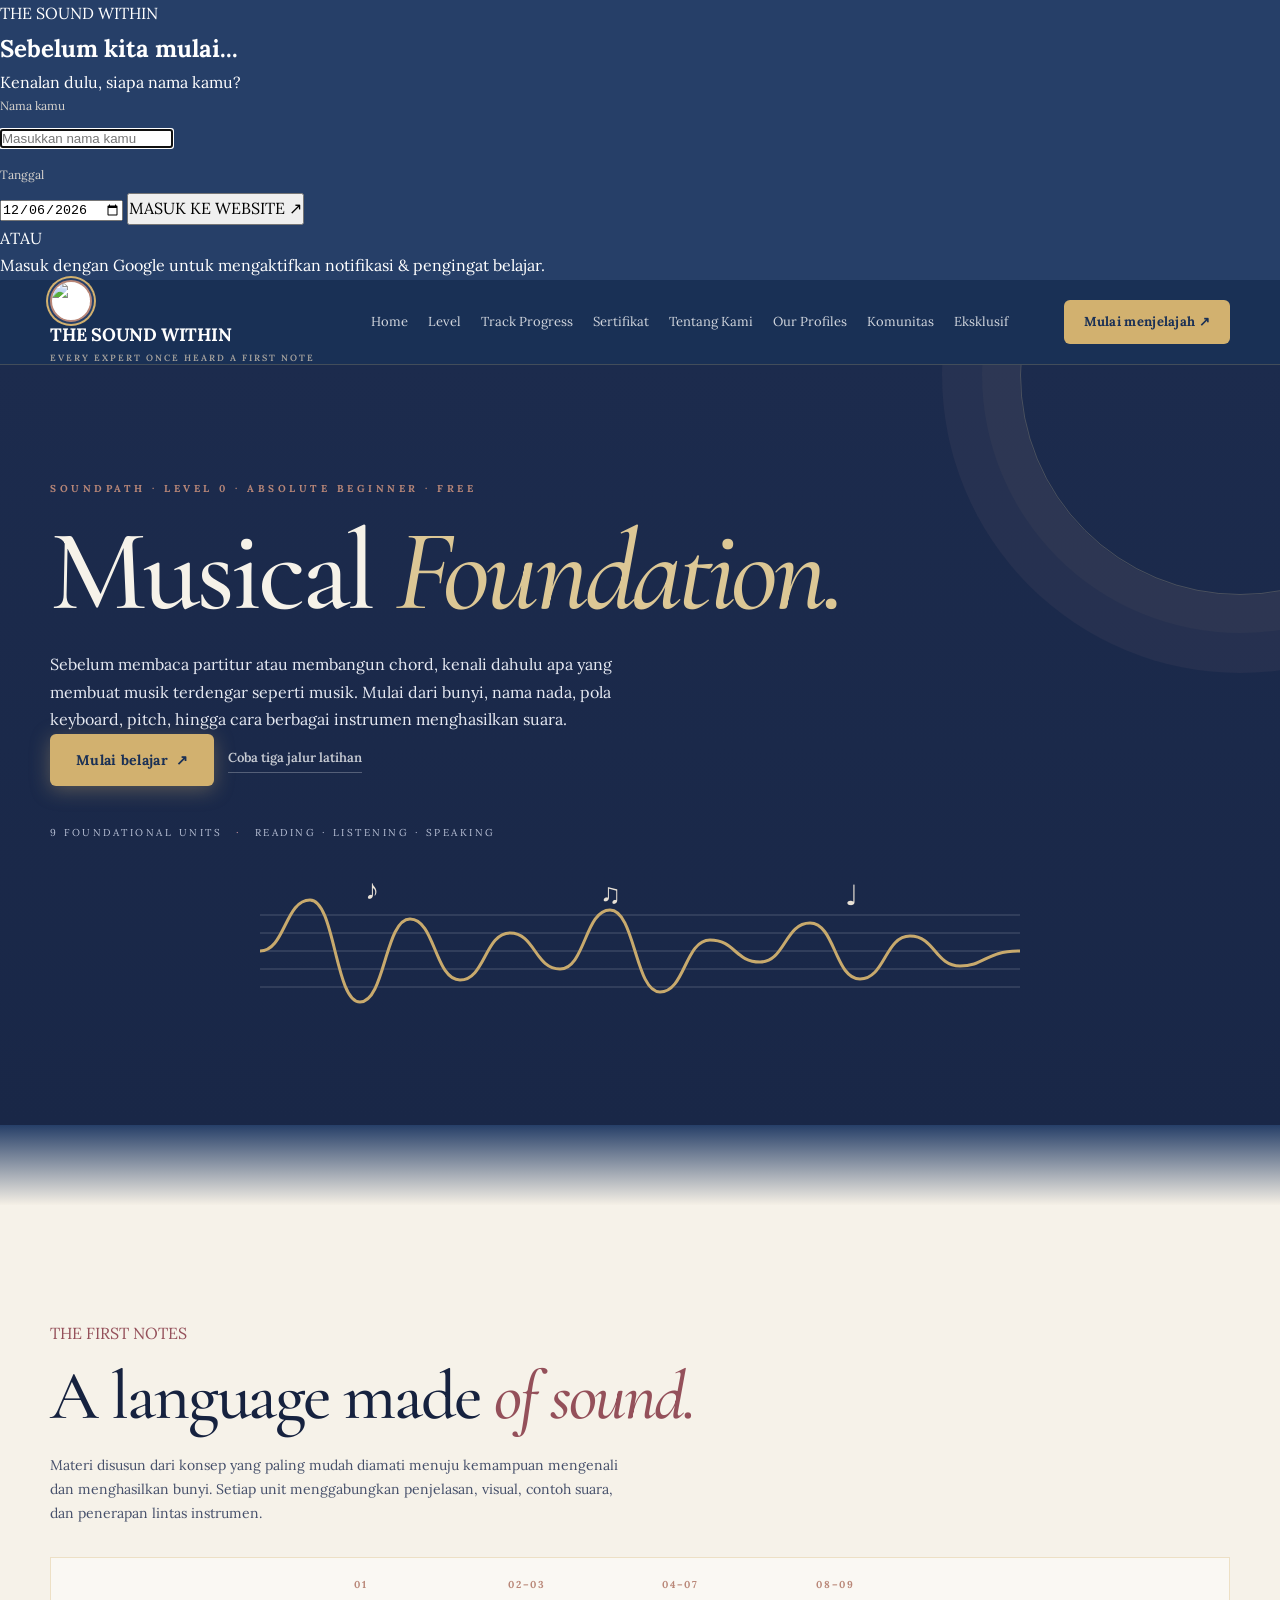
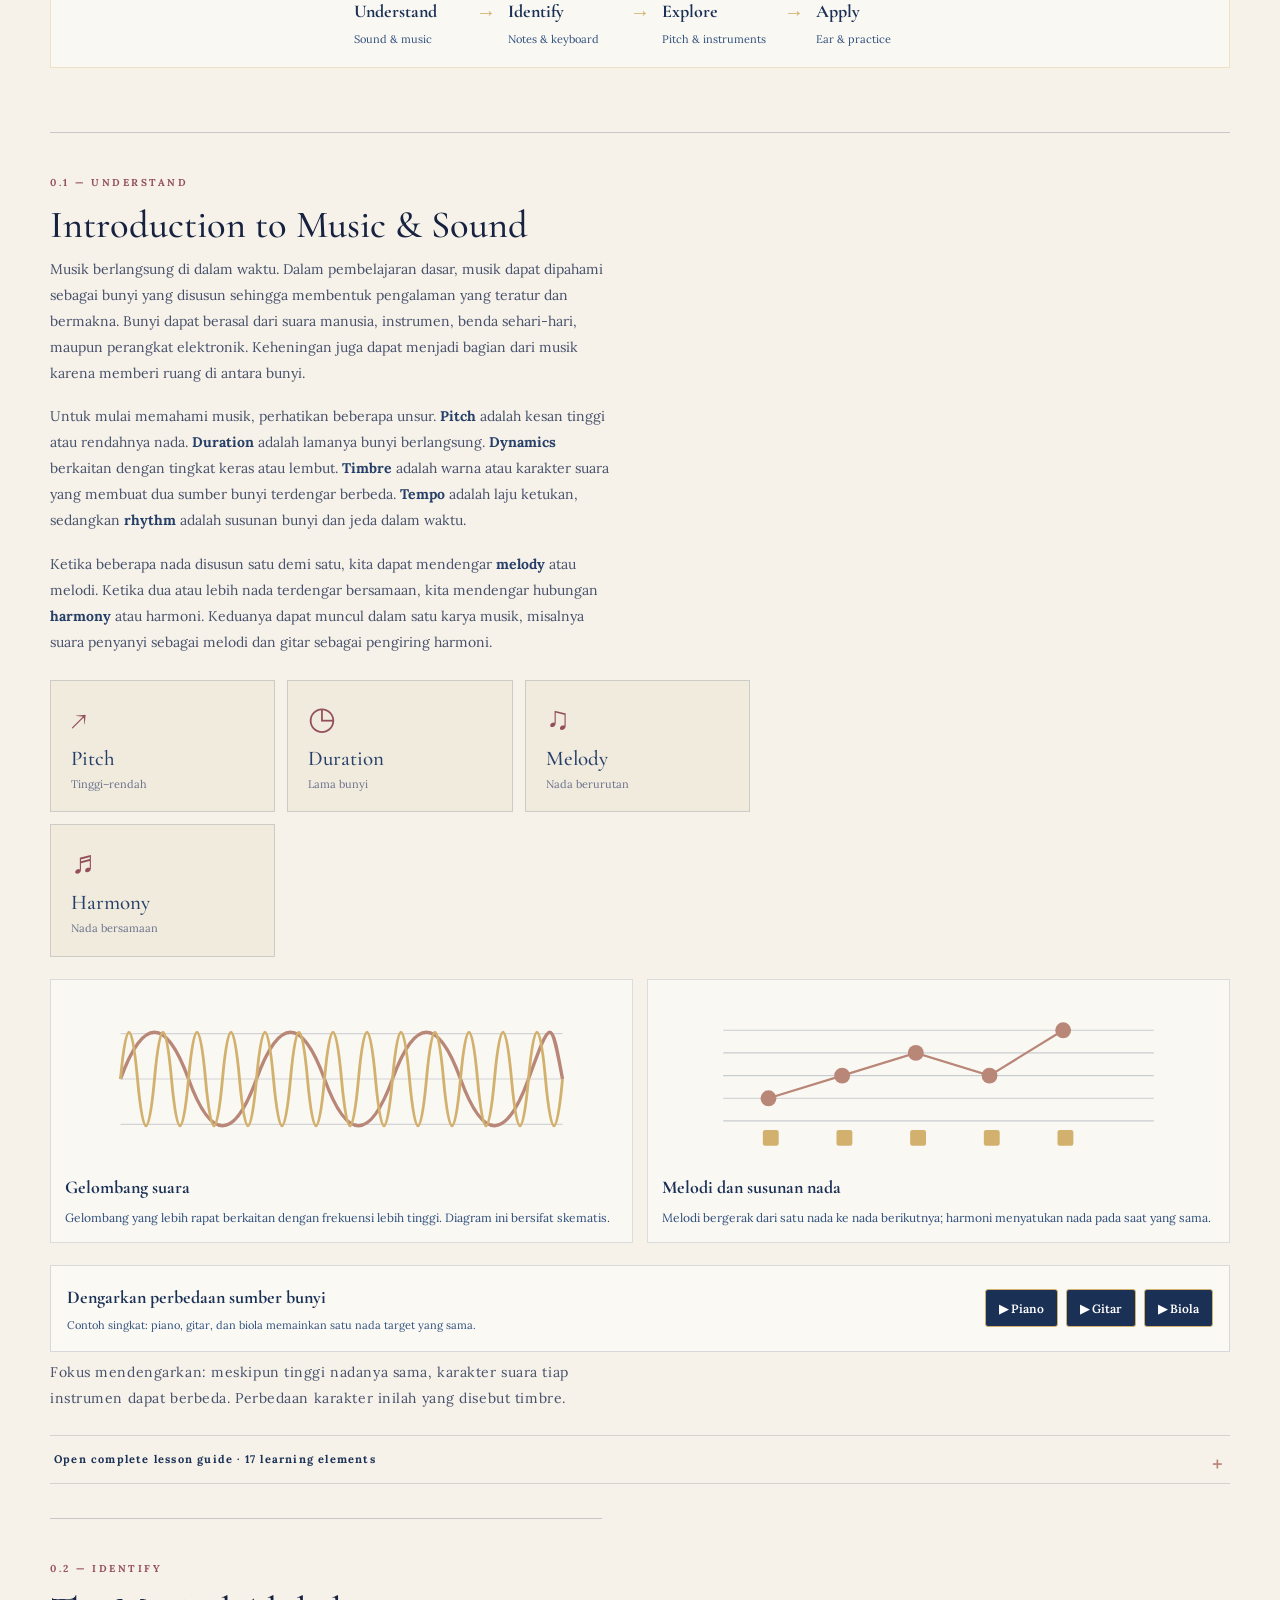
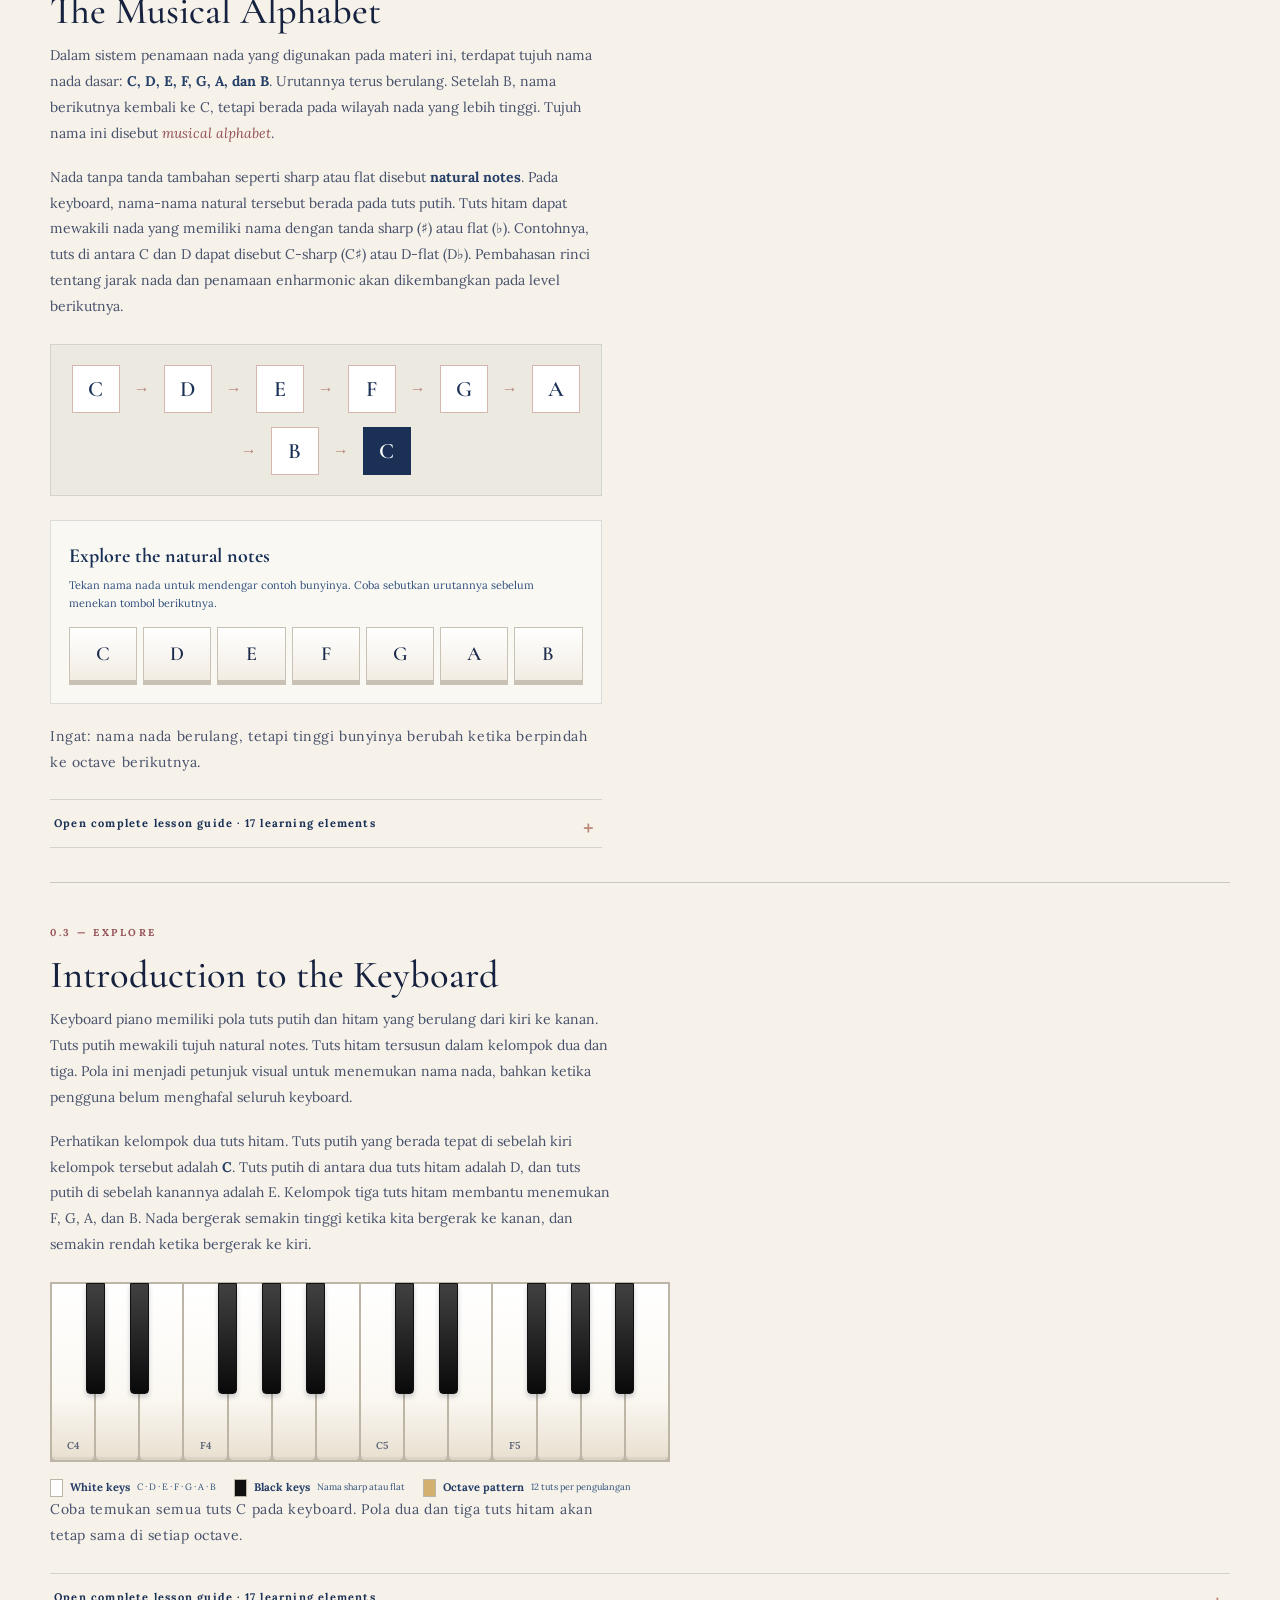
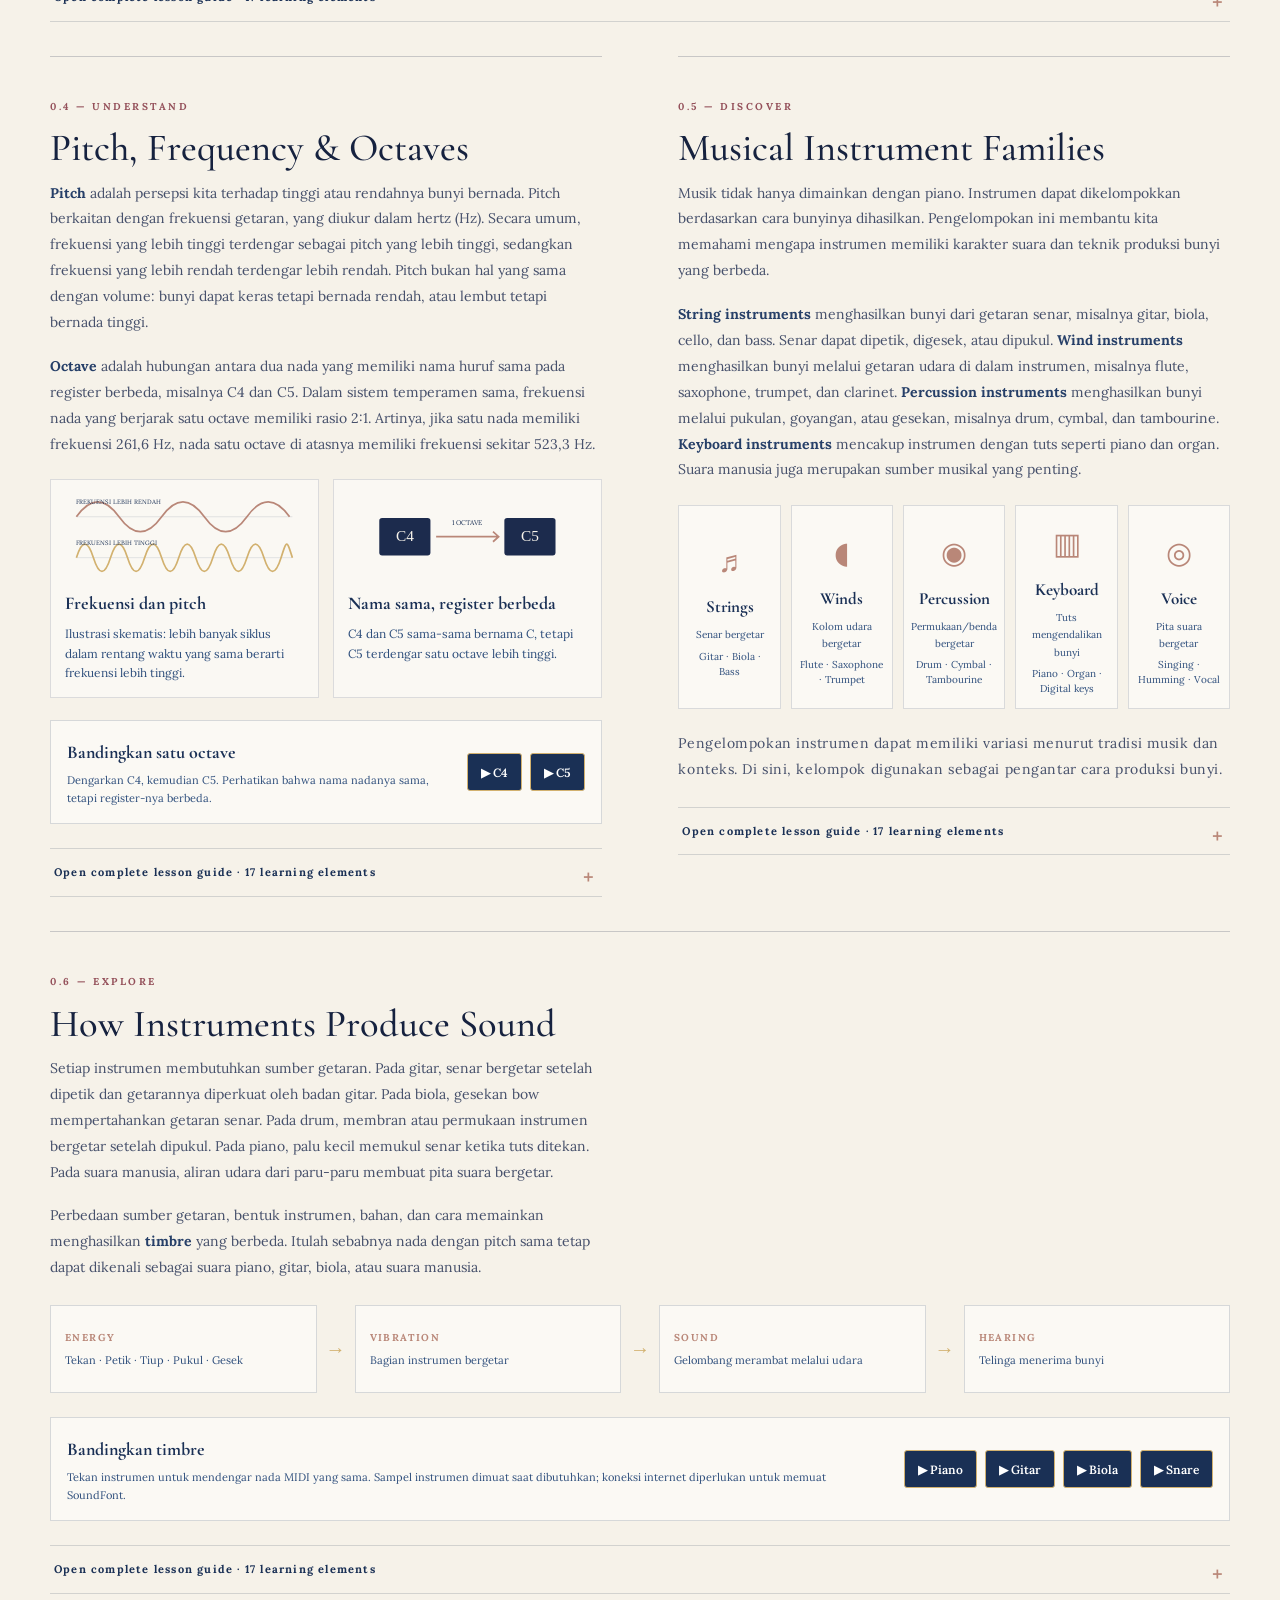
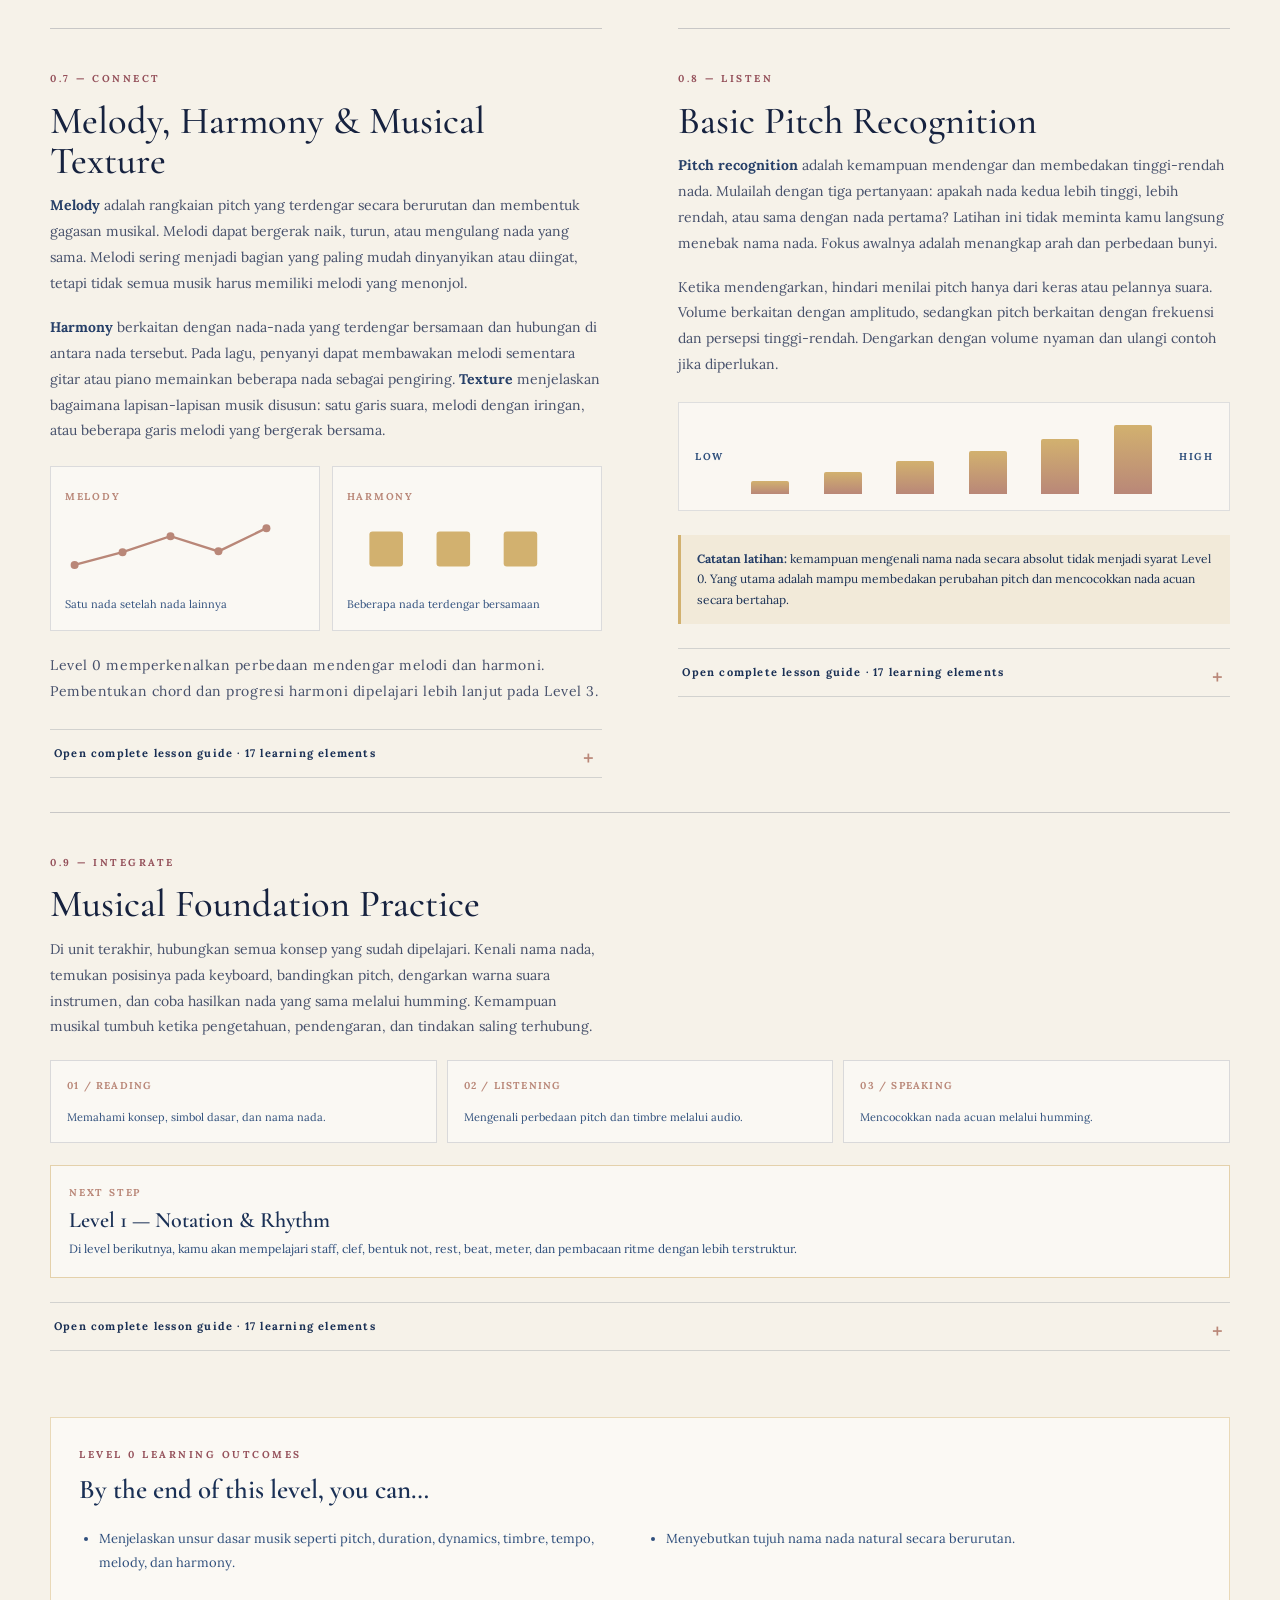
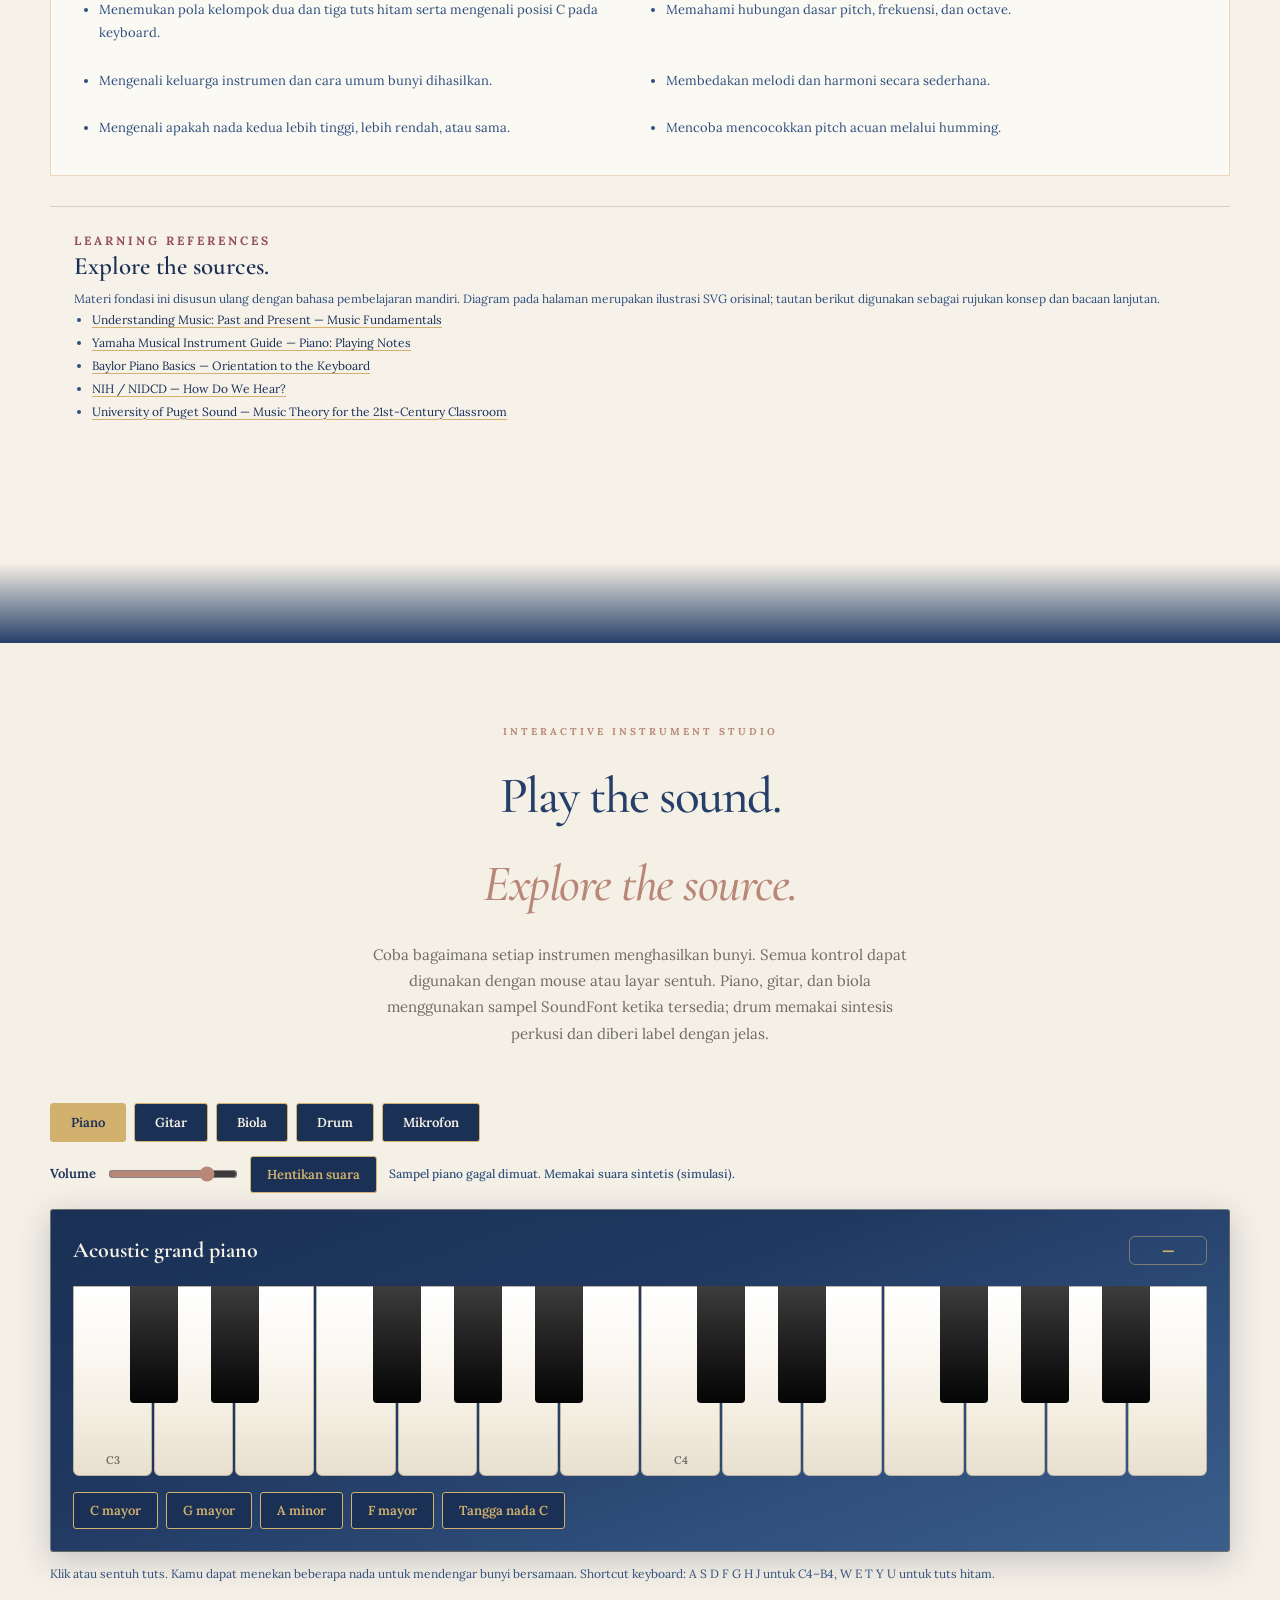
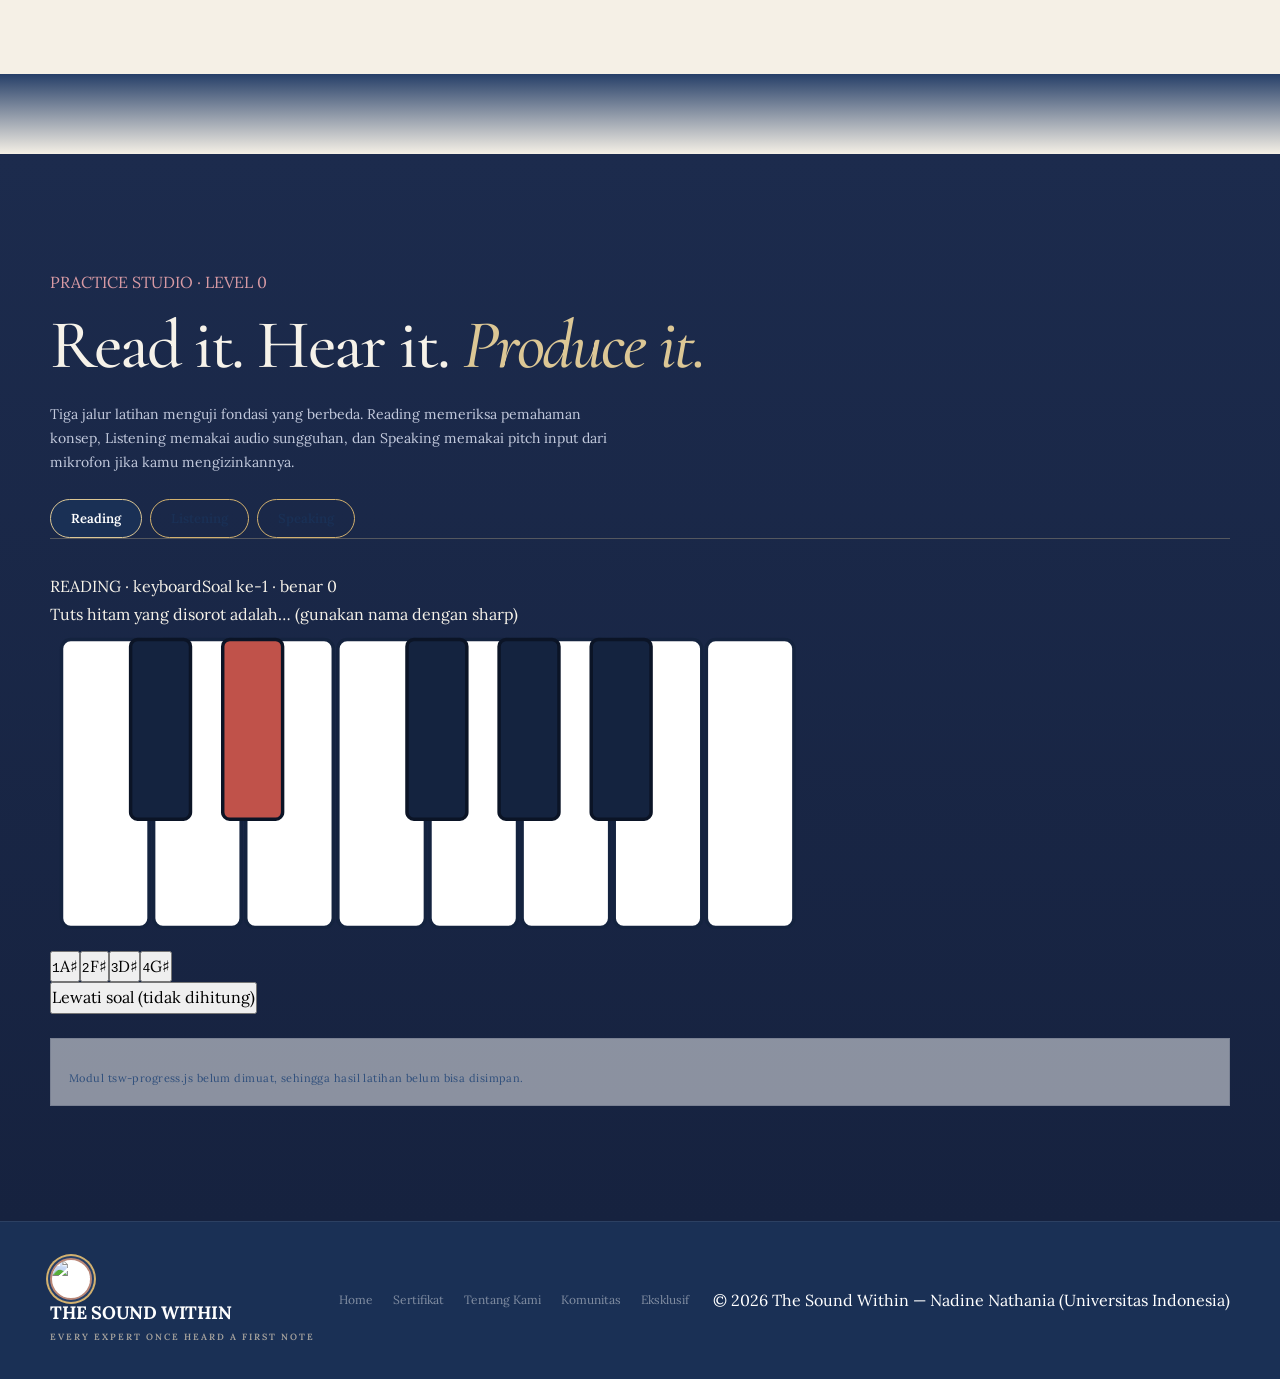
==== commit f990d24b: "Update level-0.html" ====
--- a/level-0.html
+++ b/level-0.html
@@ -16,6 +16,7 @@
 <link rel="stylesheet" href="level.css">
 <link rel="stylesheet" href="instruments.css">
 <link rel="stylesheet" href="level0-enhancements.css">
+<link rel="stylesheet" href="level0-practice.css">
 </head>
 <body class="home lvl">
 <div id="site-gate"></div>
@@ -377,6 +378,7 @@
 <script src="app.js"></script>
 <script src="audio-engine.js"></script>
 <script src="instruments.js"></script>
+<script src="tsw-progress.js"></script>
 <script src="level0.js"></script>
 </body>
 </html>
--- a/level0-enhancements.css
+++ b/level0-enhancements.css
@@ -0,0 +1,176 @@
+/* THE SOUND WITHIN · Level 0 educational visuals and interaction layer.
+   This file supplements (does not replace) the shared TSW level.css/theme.css. */
+
+.l-hero-visual{max-width:760px;margin:34px auto 0;opacity:.95}
+.l-hero-visual svg{display:block;width:100%;height:auto}
+.l-wave-path{stroke-dasharray:1200;stroke-dashoffset:1200;animation:l-wave-draw 2.6s ease forwards}
+@keyframes l-wave-draw{to{stroke-dashoffset:0}}
+.l-learning-map{display:flex;align-items:center;justify-content:center;gap:12px;flex-wrap:wrap;margin:32px 0 42px;padding:18px 20px;border:1px solid rgba(201,162,77,.28);background:rgba(255,255,255,.42)}
+.l-learning-map>div{display:flex;flex-direction:column;gap:3px;min-width:110px}
+.l-learning-map>div>span,.l-next-level>span{font-size:10px;letter-spacing:1.8px;color:var(--rosegold,#B98778);font-weight:800}
+.l-learning-map b{font-family:var(--serif,Georgia,serif);font-size:18px;color:var(--navy-deep,#1C2B4D)}
+.l-learning-map small{font-size:11px;color:var(--navy-mid,#52627A)}
+.l-learning-map>i{font-style:normal;color:var(--gold,#D2B16F);font-size:20px}
+.l-visual-grid{display:grid;grid-template-columns:repeat(2,minmax(0,1fr));gap:14px;margin:22px 0}
+.l-visual-card{margin:0;min-width:0;padding:14px;border:1px solid rgba(28,43,77,.14);background:rgba(255,255,255,.48)}
+.l-visual-card svg{display:block;width:100%;height:auto;max-height:170px;color:var(--navy-deep,#1C2B4D)}
+.l-visual-card figcaption{display:flex;flex-direction:column;gap:5px;margin-top:8px}
+.l-visual-card figcaption b{font-family:var(--serif,Georgia,serif);font-size:18px;color:var(--navy-deep,#1C2B4D)}
+.l-visual-card figcaption span{font-size:12px;line-height:1.65;color:var(--navy-mid,#52627A)}
+.l-demo-strip{display:flex;align-items:center;gap:8px;flex-wrap:wrap;margin:22px 0 8px;padding:16px;border:1px solid rgba(28,43,77,.16);background:rgba(255,255,255,.52)}
+.l-demo-strip>div{display:flex;flex:1 1 220px;flex-direction:column;gap:4px;margin-right:10px}
+.l-demo-strip>div b{font-family:var(--serif,Georgia,serif);font-size:18px;color:var(--navy-deep,#1C2B4D)}
+.l-demo-strip>div small{font-size:11px;line-height:1.6;color:var(--navy-mid,#52627A)}
+.l-play{display:inline-flex;align-items:center;justify-content:center;gap:7px;min-height:38px;padding:8px 13px;border:1px solid var(--gold,#D2B16F);border-radius:3px;background:var(--navy-deep,#1C2B4D);color:#fff;font:600 12px var(--body,Arial,sans-serif);cursor:pointer;transition:background .18s ease,transform .18s ease}
+.l-play:hover{background:var(--navy-mid,#52627A);transform:translateY(-1px)}
+.l-play:disabled{opacity:.55;cursor:wait;transform:none}
+.l-hint{display:block;margin-top:12px;font-size:11px;line-height:1.7;color:var(--navy-mid,#52627A)}
+.l-alphabet{display:flex;align-items:center;justify-content:center;gap:clamp(4px,1.4vw,14px);flex-wrap:wrap;margin:24px 0;padding:20px 12px;background:rgba(28,43,77,.045);border:1px solid rgba(28,43,77,.12)}
+.l-alphabet span{display:grid;place-items:center;width:clamp(34px,5vw,48px);height:clamp(34px,5vw,48px);border:1px solid rgba(185,135,120,.6);background:#fff;color:var(--navy-deep,#1C2B4D);font:600 22px var(--serif,Georgia,serif)}
+.l-alphabet i{font-style:normal;color:var(--rosegold,#B98778)}
+.l-alphabet .l-loop{background:var(--navy-deep,#1C2B4D);color:#fff;border-color:var(--navy-deep,#1C2B4D)}
+.l-mini-practice{margin:20px 0;padding:18px;border:1px solid rgba(28,43,77,.14);background:rgba(255,255,255,.48)}
+.l-mini-practice>div:first-child{display:flex;flex-direction:column;gap:4px;margin-bottom:14px}
+.l-mini-practice b{font-family:var(--serif,Georgia,serif);font-size:20px;color:var(--navy-deep,#1C2B4D)}
+.l-mini-practice small{font-size:11px;line-height:1.6;color:var(--navy-mid,#52627A)}
+.l-natural-keys{display:grid;grid-template-columns:repeat(7,minmax(0,1fr));gap:6px}
+.l-natural-key{min-height:58px;border:1px solid #C9C2B4;border-bottom:5px solid #C9C2B4;background:linear-gradient(#fff,#F2EDE3);color:#1C2B4D;font:600 20px var(--serif,Georgia,serif);cursor:pointer;touch-action:manipulation}
+.l-natural-key.on,.l-natural-key:active{background:#E8D5A5;border-color:#B98778;transform:translateY(2px);border-bottom-width:3px}
+.l-playable-piano{position:relative;display:block;width:100%;height:180px;margin:24px 0 16px;overflow:hidden;border:1px solid #BDB6A6;background:#BDB6A6;touch-action:pan-y;user-select:none}
+.l-piano-key{position:absolute;top:0;display:flex;align-items:flex-end;justify-content:center;padding:0 0 8px;cursor:pointer;touch-action:none}
+.l-piano-key.white{height:100%;z-index:1;border:1px solid #BDB6A6;border-radius:0 0 5px 5px;background:linear-gradient(#fff 0%,#FBF8F2 65%,#E8DFCF 100%);color:#596273;font:600 10px var(--body,Arial,sans-serif)}
+.l-piano-key.black{height:62%;z-index:2;border:1px solid #111;border-radius:0 0 4px 4px;background:linear-gradient(#414141,#090909);color:#fff}
+.l-piano-key.pressed{background:linear-gradient(#F6E8BF,#D2B16F);color:#1C2B4D}
+.l-piano-key.black.pressed{background:linear-gradient(#CFA090,#8C5D52)}
+.l-key-explain{display:flex;gap:18px;flex-wrap:wrap}
+.l-key-explain>div{display:flex;align-items:center;gap:7px;font-size:11px;color:var(--navy-deep,#1C2B4D)}
+.l-key-explain small{color:var(--navy-mid,#52627A)}
+.l-key-swatch{display:inline-block;width:13px;height:18px;border:1px solid #BDB6A6}
+.l-key-swatch.white{background:#fff}.l-key-swatch.black{background:#111}.l-key-swatch.gold{background:#D2B16F}
+.l-pitch-scale{display:flex;align-items:center;gap:14px;margin:24px 0;padding:16px;border:1px solid rgba(28,43,77,.12);background:rgba(255,255,255,.42)}
+.l-pitch-scale>span{font-size:10px;letter-spacing:1.4px;color:var(--navy-mid,#52627A);font-weight:800}
+.l-pitch-scale>div{display:flex;align-items:flex-end;justify-content:space-around;gap:8px;flex:1;height:75px}
+.l-pitch-scale i{display:block;flex:1;max-width:38px;background:linear-gradient(#D2B16F,#B98778);border-radius:2px 2px 0 0}
+.l-family-grid{display:grid;grid-template-columns:repeat(5,minmax(0,1fr));gap:10px;margin:22px 0}
+.l-family-card{display:flex;flex-direction:column;align-items:center;justify-content:center;gap:5px;min-height:130px;padding:12px 8px;text-align:center;border:1px solid rgba(28,43,77,.15);background:rgba(255,255,255,.5)}
+.l-family-icon{font-family:Georgia,serif;font-size:30px;color:var(--rosegold,#B98778)}
+.l-family-card b{font-family:var(--serif,Georgia,serif);font-size:17px;color:var(--navy-deep,#1C2B4D)}
+.l-family-card small{font-size:10px;color:var(--navy-mid,#52627A)}
+.l-family-card span{font-size:10px;line-height:1.5;color:var(--navy-mid,#52627A)}
+.l-production-flow{display:flex;align-items:stretch;justify-content:center;gap:9px;flex-wrap:wrap;margin:24px 0}
+.l-production-flow>div{display:flex;flex:1 1 130px;flex-direction:column;justify-content:center;gap:6px;min-height:88px;padding:14px;border:1px solid rgba(28,43,77,.16);background:rgba(255,255,255,.5)}
+.l-production-flow b{font-size:10px;letter-spacing:1.4px;color:var(--rosegold,#B98778)}
+.l-production-flow small{font-size:11px;line-height:1.5;color:var(--navy-mid,#52627A)}
+.l-production-flow>i{align-self:center;font-style:normal;color:var(--gold,#D2B16F);font-size:20px}
+.l-texture-visual{display:grid;grid-template-columns:repeat(2,minmax(0,1fr));gap:12px;margin:22px 0}
+.l-texture-visual>div{padding:14px;border:1px solid rgba(28,43,77,.14);background:rgba(255,255,255,.48)}
+.l-texture-visual svg{display:block;width:100%;height:auto;margin:8px 0}
+.l-texture-label{font-size:10px;letter-spacing:1.7px;font-weight:800;color:var(--rosegold,#B98778)}
+.l-texture-visual small{font-size:11px;color:var(--navy-mid,#52627A)}
+.l-callout{margin:18px 0;padding:14px 16px;border-left:3px solid var(--gold,#D2B16F);background:rgba(210,177,111,.12);font-size:12px;line-height:1.7;color:var(--navy-deep,#1C2B4D)}
+.l-path-preview{display:grid;grid-template-columns:repeat(3,minmax(0,1fr));gap:10px;margin:20px 0}
+.l-path-preview>div{display:flex;flex-direction:column;gap:7px;padding:16px;border:1px solid rgba(28,43,77,.15);background:rgba(255,255,255,.45)}
+.l-path-preview b{font-size:10px;letter-spacing:1.2px;color:var(--rosegold,#B98778)}
+.l-path-preview span{font-size:11px;line-height:1.6;color:var(--navy-mid,#52627A)}
+.l-next-level{display:flex;flex-direction:column;gap:6px;margin-top:22px;padding:18px;border:1px solid rgba(210,177,111,.55);background:rgba(255,255,255,.48)}
+.l-next-level b{font:600 22px var(--serif,Georgia,serif);color:var(--navy-deep,#1C2B4D)}
+.l-next-level small{font-size:12px;line-height:1.65;color:var(--navy-mid,#52627A)}
+.l-outcomes{margin-top:32px;padding:28px;border:1px solid rgba(210,177,111,.45);background:rgba(255,255,255,.48)}
+.l-outcomes h3{font:600 27px var(--serif,Georgia,serif);color:var(--navy-deep,#1C2B4D)}
+.l-outcomes ul{padding-left:20px;color:var(--navy-mid,#52627A);font-size:13px;line-height:1.8}
+.l-outcomes li{margin:7px 0}
+.l-guitar-wrap{overflow-x:auto;margin:20px 0}
+.l-guitar-head,.l-guitar-row{display:grid;grid-template-columns:70px repeat(6,minmax(45px,1fr));gap:4px;min-width:420px}
+.l-guitar-head{margin-bottom:5px;color:var(--navy-mid,#52627A);font-size:10px;text-align:center}
+.l-guitar-row{margin:4px 0}
+.l-string-label{display:grid;place-items:center;background:var(--navy-deep,#1C2B4D);color:#fff;font-weight:700}
+.l-fret{min-height:36px;border:1px solid rgba(28,43,77,.2);background:linear-gradient(#F6F1E7,#E5DCCB);color:var(--navy-deep,#1C2B4D);cursor:pointer}
+.l-fret.pressed{background:#D2B16F}
+.l-tabs{display:flex;gap:8px;flex-wrap:wrap;margin:25px 0 14px}
+.l-tabs [role=tab]{padding:10px 20px;border:1px solid var(--gold,#D2B16F);border-radius:999px;background:transparent;color:var(--navy-deep,#1C2B4D);font:600 13px var(--body,Arial,sans-serif);cursor:pointer}
+.l-tabs [role=tab][aria-selected=true],.l-tabs [role=tab].active{background:var(--navy-deep,#1C2B4D);color:#fff}
+.l-reading-card{display:flex;align-items:center;justify-content:center;flex-direction:column;gap:6px;min-height:125px;border:1px solid rgba(210,177,111,.5);background:#F7F3EA;color:var(--navy-deep,#1C2B4D)}
+.l-reading-symbol{font:50px Georgia,serif;color:var(--rosegold,#B98778)}
+.l-reading-card small{font-size:9px;letter-spacing:2px;color:var(--navy-mid,#52627A)}
+.l-reading-card b{font-size:10px;letter-spacing:1.5px}
+.l-target-note{display:flex;align-items:center;justify-content:center;flex-direction:column;gap:3px;width:120px;height:120px;margin:auto;border:1px solid rgba(210,177,111,.7);border-radius:50%;background:#F7F3EA;color:var(--navy-deep,#1C2B4D)}
+.l-target-note span{font:600 38px var(--serif,Georgia,serif)}
+.l-target-note small{font-size:9px;letter-spacing:1.5px}
+.l-speaking-actions{display:flex;justify-content:center;gap:10px;flex-wrap:wrap;margin:16px 0}
+.l-ans{display:grid;grid-template-columns:repeat(auto-fit,minmax(115px,1fr));gap:8px;margin:20px 0}
+.l-ans button{min-height:44px;padding:10px;border:1px solid rgba(28,43,77,.2);background:#fff;color:var(--navy-deep,#1C2B4D);font:600 13px var(--body,Arial,sans-serif);cursor:pointer}
+.l-ans button:hover:not(:disabled){border-color:var(--gold,#D2B16F);background:#F8F3E8}
+.l-ans button.ok{border-color:#438D68;background:#E7F3EB;color:#276344}
+.l-ans button.bad{border-color:#B65D5D;background:#F8E9E9;color:#8C3333}
+.l-ans button:disabled{cursor:default}
+.l-fb.ok{color:#276344}.l-fb.err{color:#8C3333}
+.l-result-note{font-size:13px;line-height:1.65;color:var(--navy-mid,#52627A)}
+.l-progress-summary{margin-top:24px;padding:18px;border:1px solid rgba(28,43,77,.15);background:rgba(255,255,255,.5)}
+.l-progress-cards{display:grid;grid-template-columns:repeat(3,minmax(0,1fr));gap:10px}
+.l-progress-cards>div{display:flex;flex-direction:column;gap:7px;padding:13px;background:#fff;border:1px solid rgba(28,43,77,.12)}
+.l-progress-cards b{font-size:10px;letter-spacing:1.5px;color:var(--navy-deep,#1C2B4D)}
+.l-progress-cards span,.l-progress-cards small{font-size:11px;color:var(--navy-mid,#52627A)}
+.l-progress-cards i{display:block;height:5px;background:#E9E4DA}
+.l-progress-cards i em{display:block;height:100%;background:var(--gold,#D2B16F)}
+.l-stage{margin:20px 0}
+.l-big-play{min-width:210px;min-height:48px}
+.l-panel{min-height:320px}
+.l-meta{display:flex;justify-content:space-between;gap:12px;align-items:center;font-size:10px;letter-spacing:1.4px;color:var(--navy-mid,#52627A)}
+.l-bar{height:5px;margin:10px 0 22px;background:#E8E3D9}
+.l-bar i{display:block;height:100%;background:var(--gold,#D2B16F);transition:width .25s ease}
+.l-prompt{font:600 22px/1.4 var(--serif,Georgia,serif);color:var(--navy-deep,#1C2B4D)}
+.tsx .tsx-micstage{min-height:180px;justify-content:center;margin:8px 0 16px}
+.tsx #micWave{max-height:130px}
+.tsx .tsx-micstage.live .tsx-badge.rec{display:block}
+.tsx .tsx-badge.rec{background:rgba(185,135,120,.9)}
+.tsx .tsx-badge.play{display:none}
+.tsx .tsx-hint{line-height:1.7}
+.tsx .tsx-panel{margin-top:8px}
+.tsx .tsx-card{border-radius:3px}
+.tsx .tsx-tab{border-radius:3px}
+.tsx .tsx-btn{border-radius:3px}
+.tsx .tsx-bar{flex-wrap:wrap}
+.tsx .tsx-status{min-height:1.4em}
+
+@media(max-width:760px){
+  .l-learning-map{justify-content:flex-start}
+  .l-learning-map>i{display:none}
+  .l-visual-grid,.l-texture-visual{grid-template-columns:1fr}
+  .l-family-grid{grid-template-columns:repeat(2,minmax(0,1fr))}
+  .l-path-preview{grid-template-columns:1fr}
+  .l-progress-cards{grid-template-columns:1fr}
+  .l-playable-piano{height:150px}
+  .l-outcomes{padding:20px}
+}
+@media(max-width:460px){
+  .l-natural-keys{gap:3px}
+  .l-natural-key{min-height:48px;font-size:17px}
+  .l-demo-strip{align-items:stretch}
+  .l-demo-strip .l-play{flex:1 1 40%}
+  .l-pitch-scale{gap:8px}
+  .l-family-grid{grid-template-columns:repeat(2,minmax(0,1fr))}
+}
+@media(prefers-reduced-motion:reduce){
+  .l-wave-path{animation:none;stroke-dashoffset:0}
+  .l-play,.l-bar i{transition:none}
+}
+
+.l-lesson-details{margin-top:24px;border-top:1px solid rgba(28,43,77,.16);border-bottom:1px solid rgba(28,43,77,.16)}
+.l-lesson-details>summary{padding:14px 4px;color:var(--navy-deep,#1C2B4D);font-size:11px;font-weight:800;letter-spacing:1.2px;cursor:pointer;list-style:none}
+.l-lesson-details>summary::-webkit-details-marker{display:none}
+.l-lesson-details>summary::after{content:"＋";float:right;color:var(--rosegold,#B98778);font-size:16px}
+.l-lesson-details[open]>summary::after{content:"−"}
+.l-lesson-guide-grid{display:grid;grid-template-columns:repeat(2,minmax(0,1fr));gap:0 24px;padding:0 4px 18px}
+.l-lesson-guide-grid section{padding:12px 0;border-top:1px solid rgba(28,43,77,.1)}
+.l-lesson-guide-grid h4{margin:0 0 7px;font:600 17px var(--serif,Georgia,serif);color:var(--navy-deep,#1C2B4D)}
+.l-lesson-guide-grid p,.l-lesson-guide-grid ul{margin:0;color:var(--navy-mid,#52627A);font-size:11px;line-height:1.75}
+.l-lesson-guide-grid ul{padding-left:17px}
+.l-lesson-guide-grid li{margin:3px 0}
+@media(max-width:680px){.l-lesson-guide-grid{grid-template-columns:1fr}}
+
+.l-references{margin:30px 0 0;padding:24px;border-top:1px solid rgba(28,43,77,.18);color:var(--navy-mid,#52627A)}
+.l-references h3{margin:0 0 8px;font:600 25px var(--serif,Georgia,serif);color:var(--navy-deep,#1C2B4D)}
+.l-references p{font-size:12px;line-height:1.7}
+.l-references ul{padding-left:18px;font-size:12px;line-height:1.9}
+.l-references a{color:var(--navy-deep,#1C2B4D);text-decoration:underline;text-decoration-color:var(--gold,#D2B16F);text-underline-offset:3px}
+.l-references a:hover{color:var(--rosegold,#B98778)}
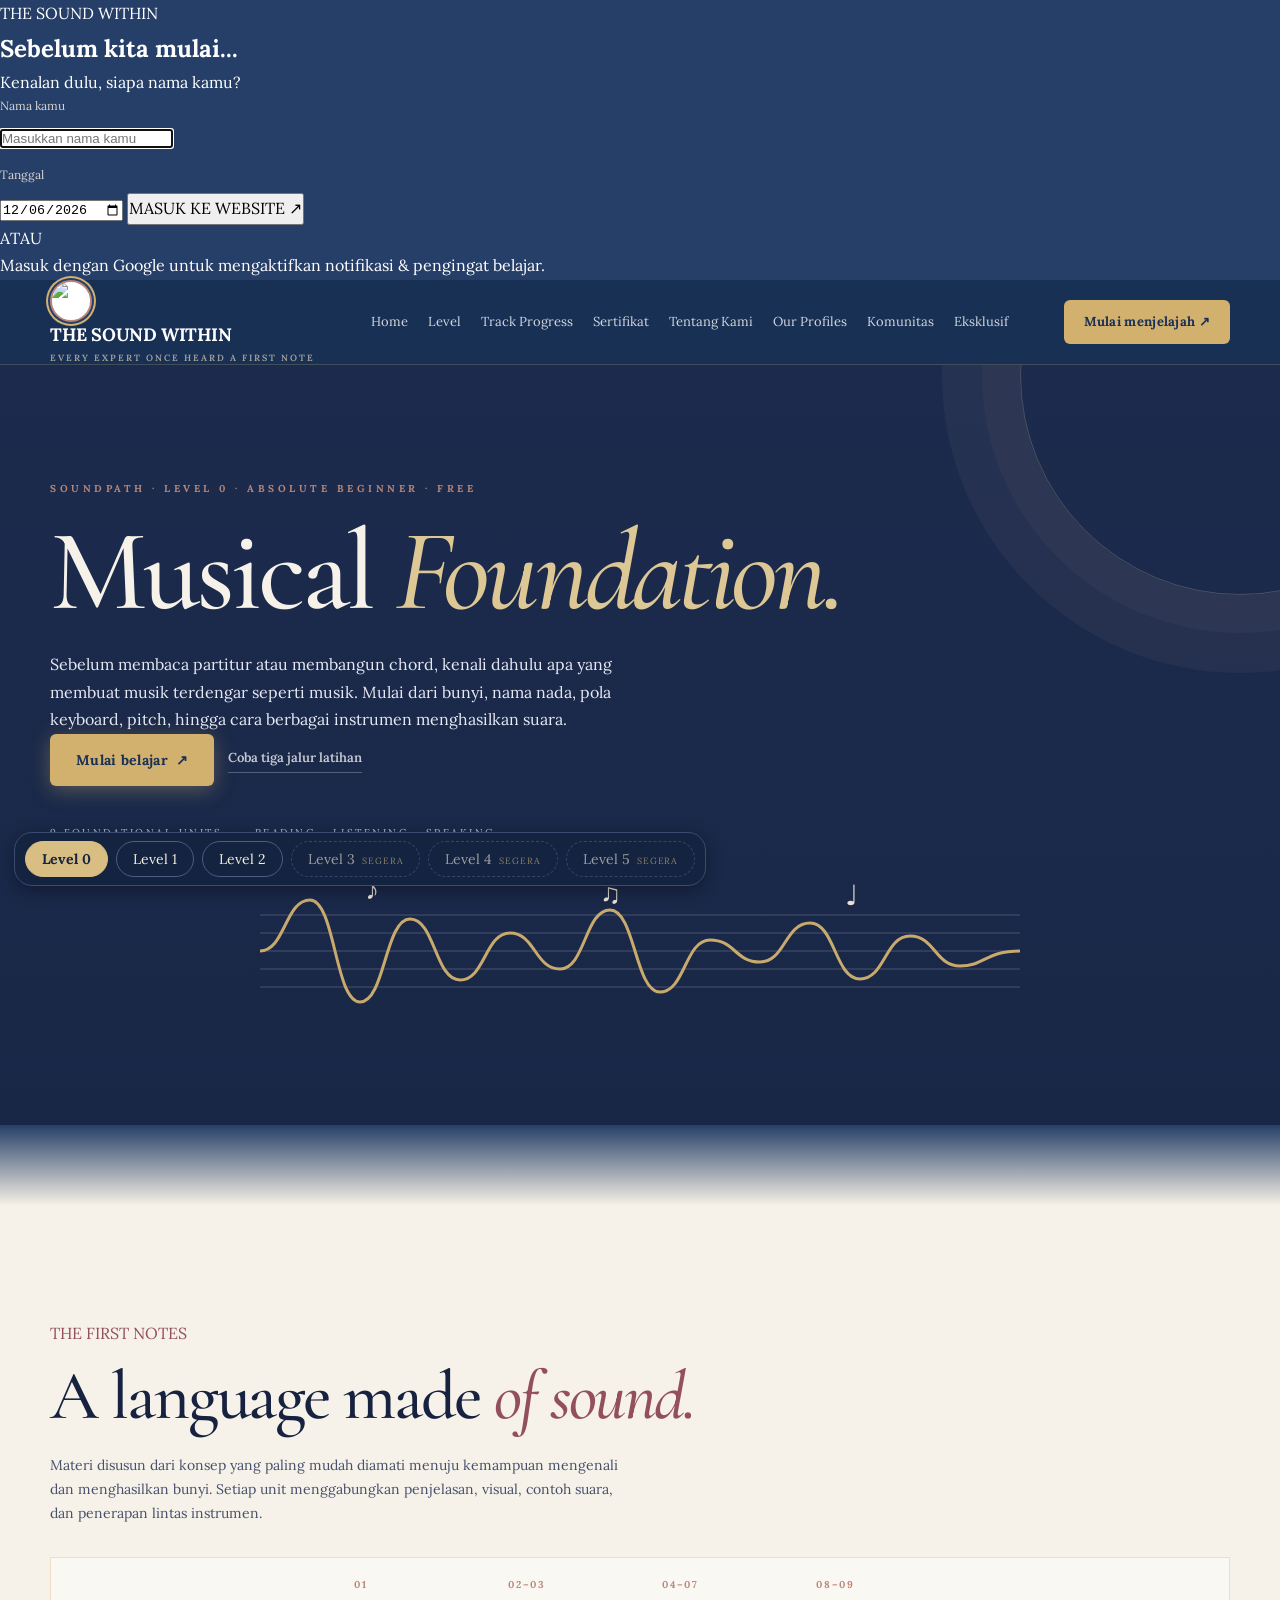
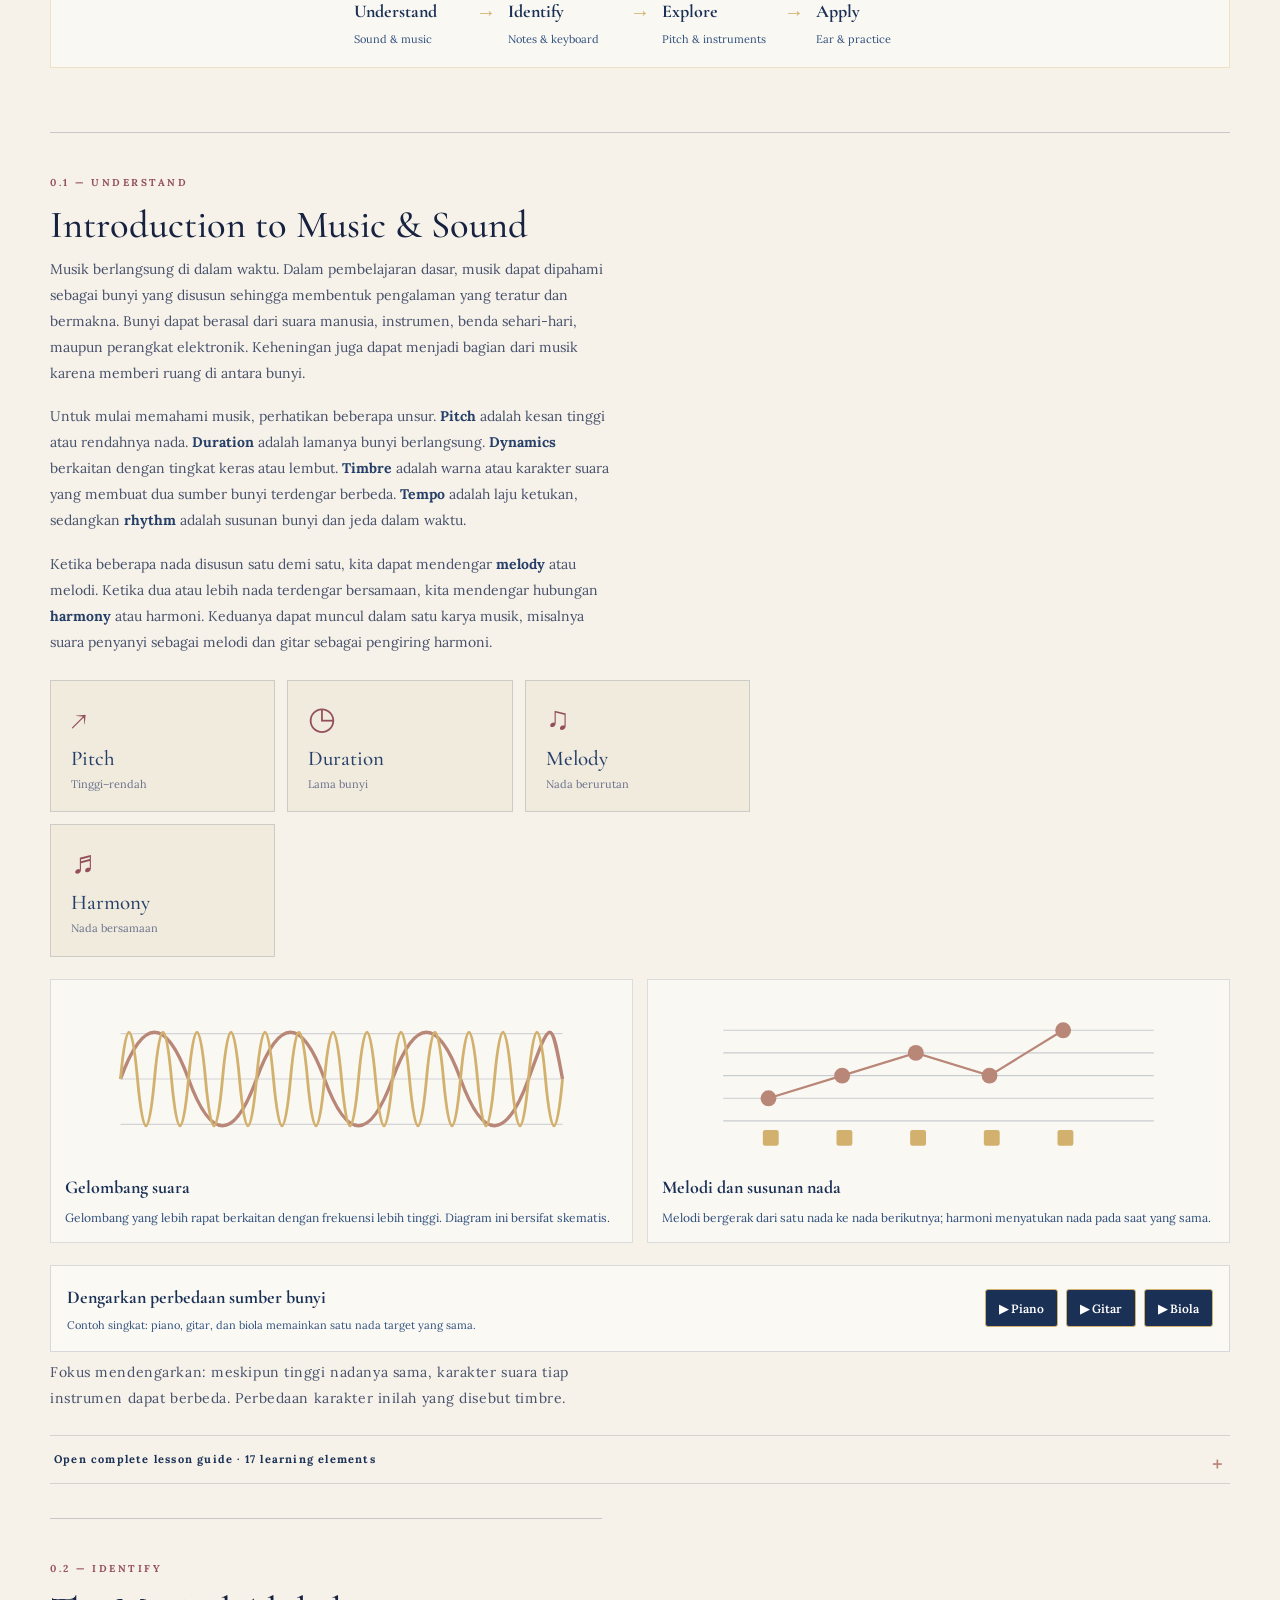
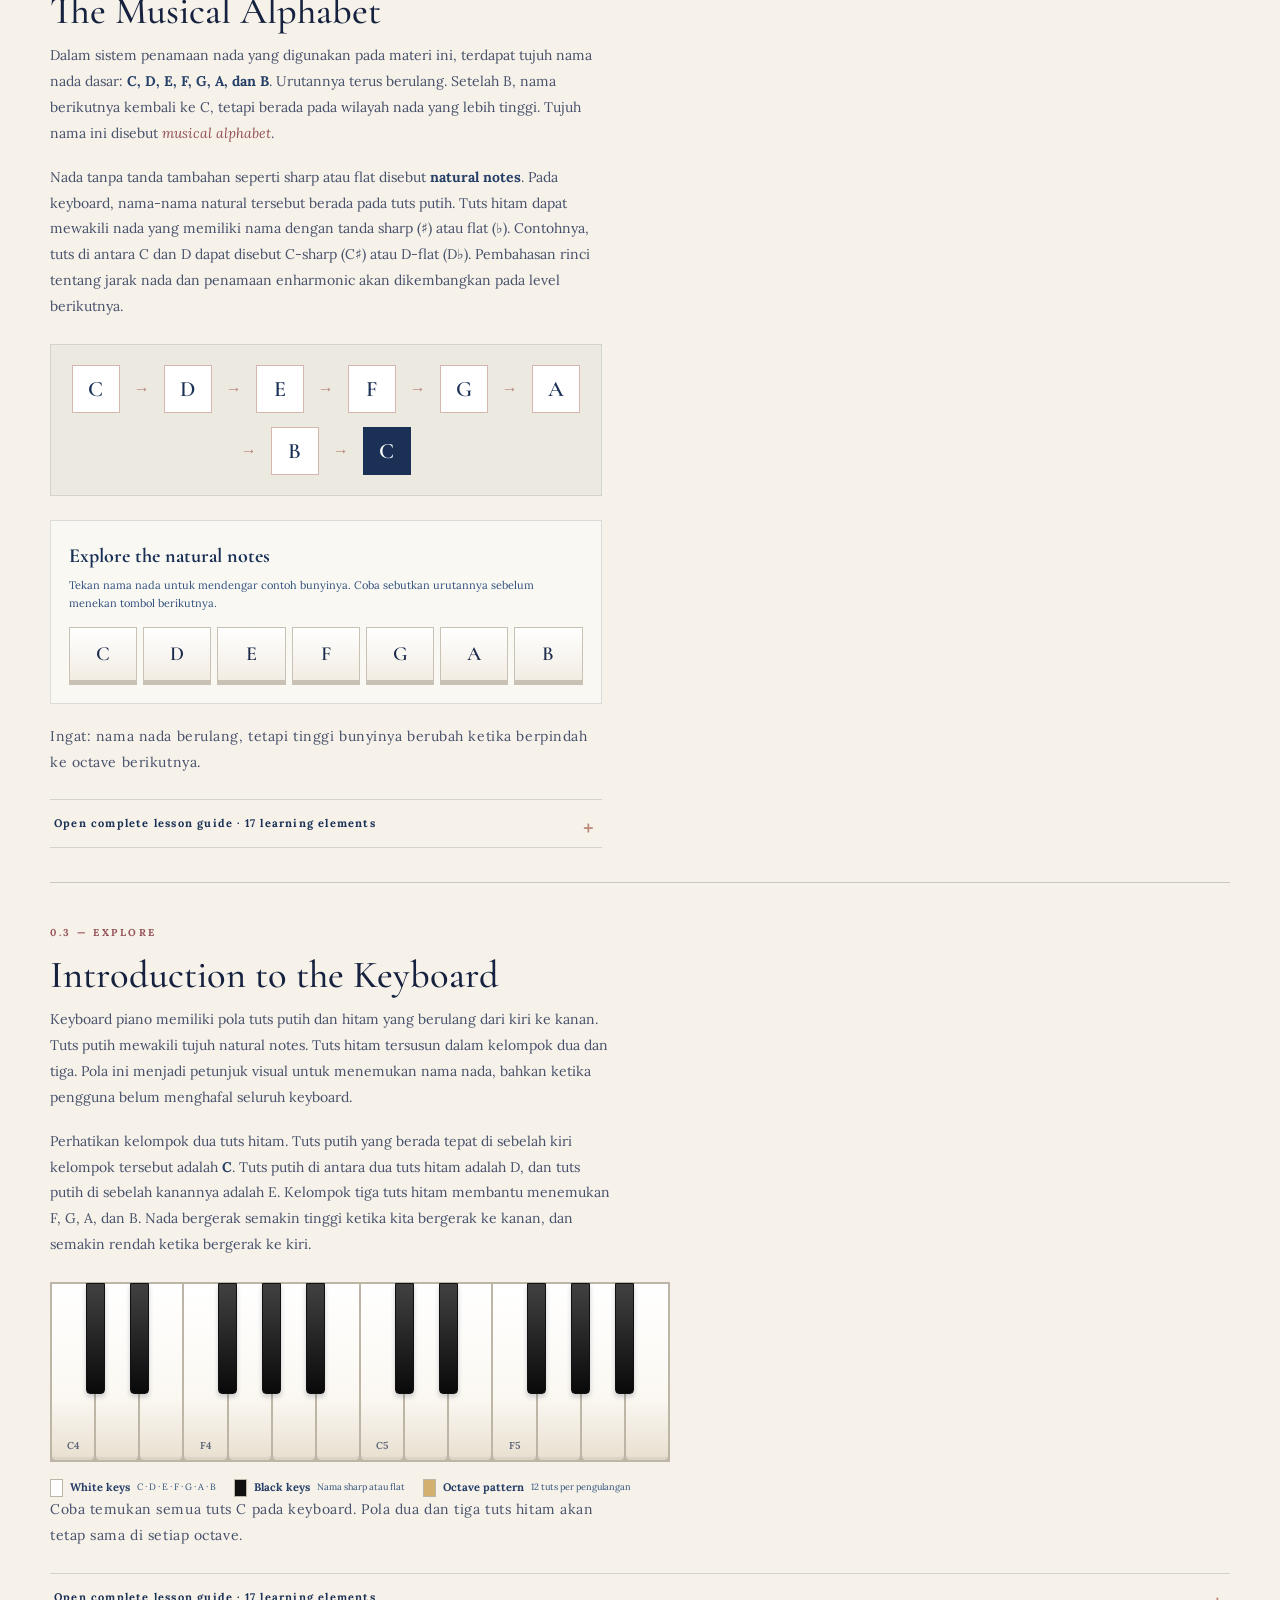
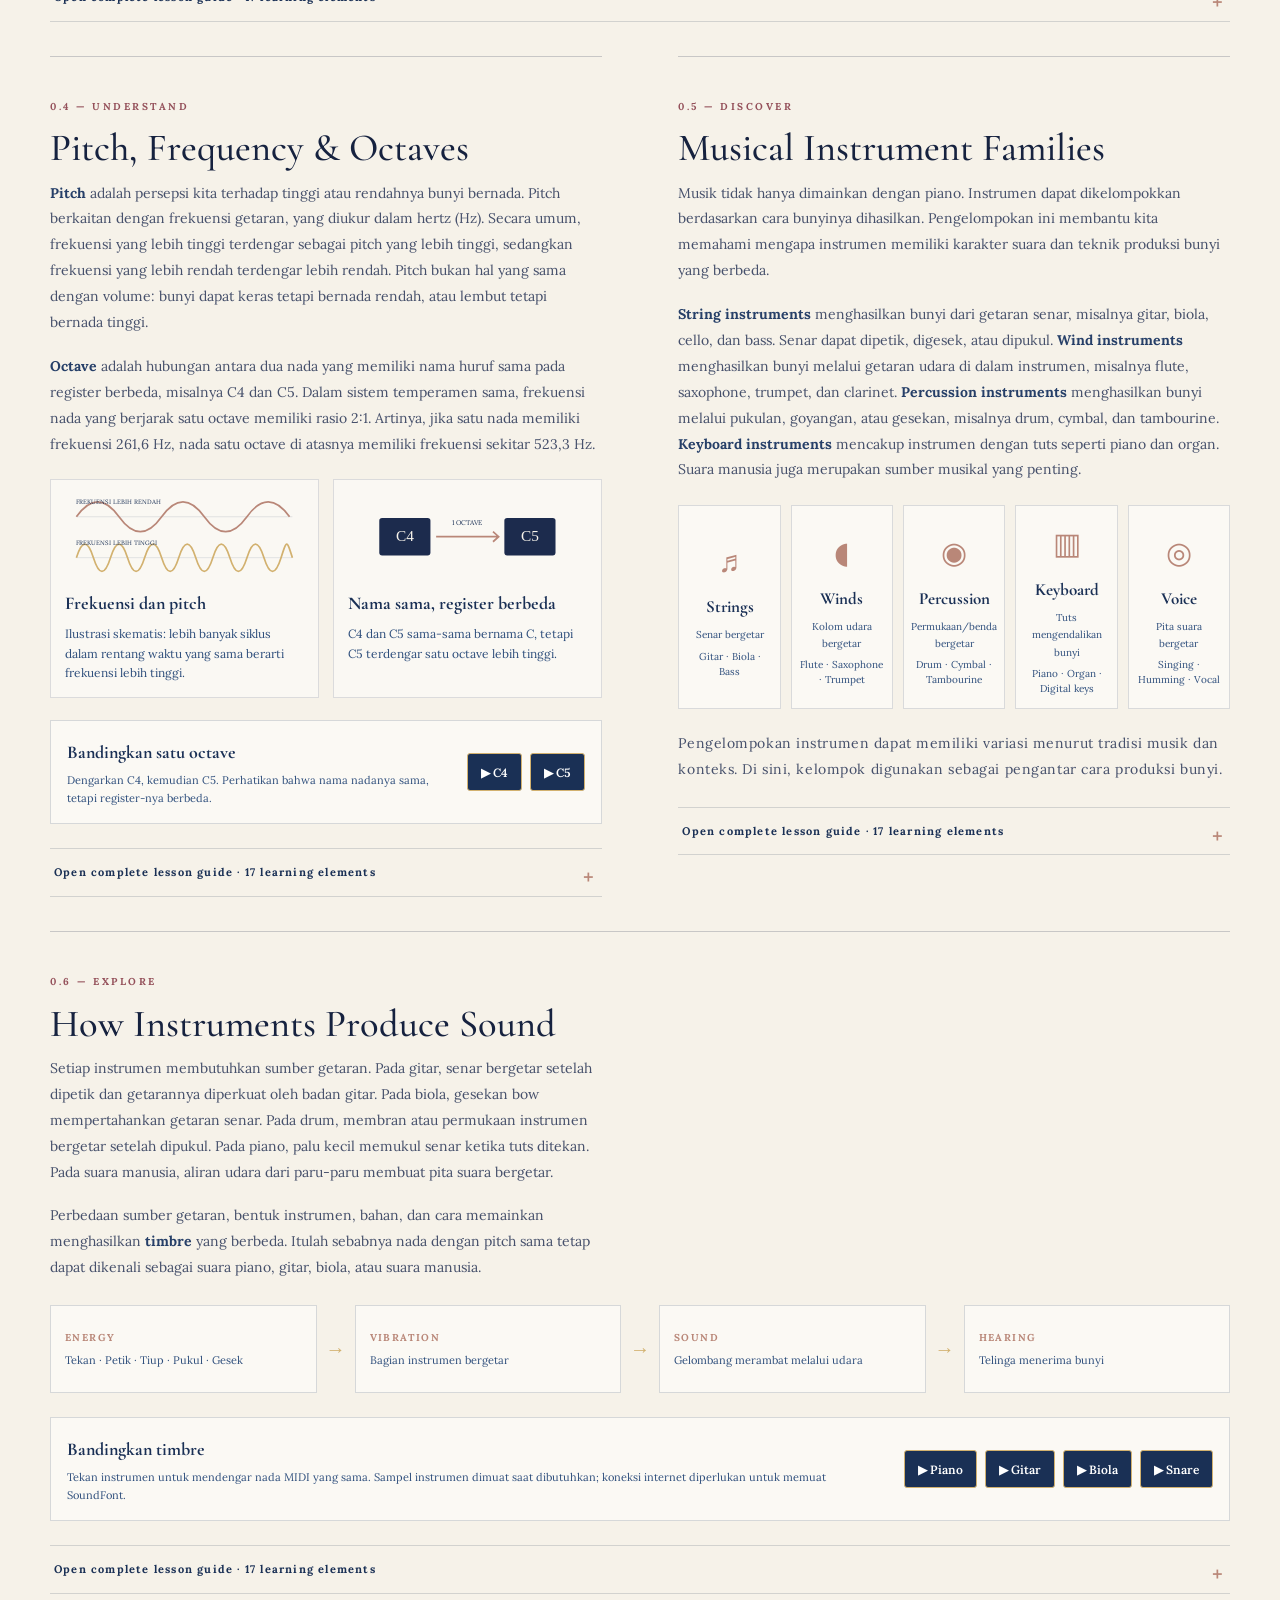
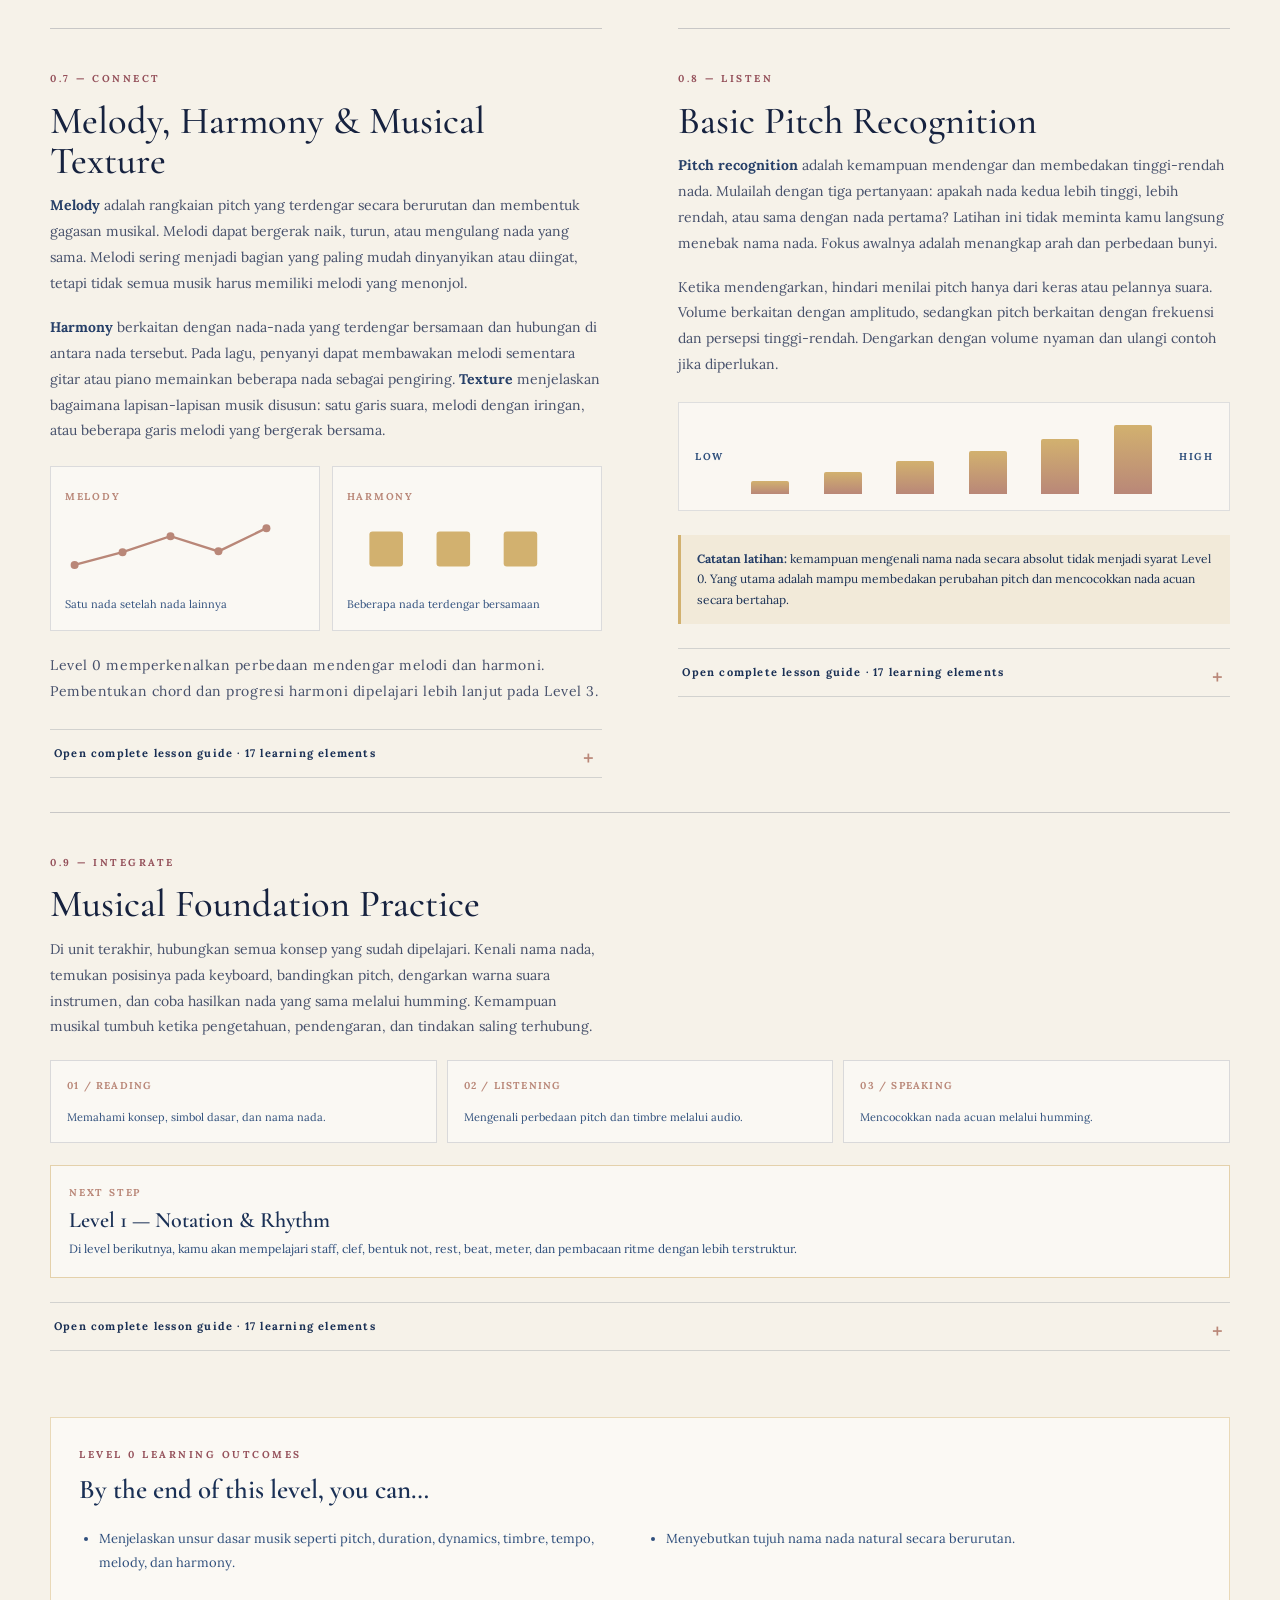
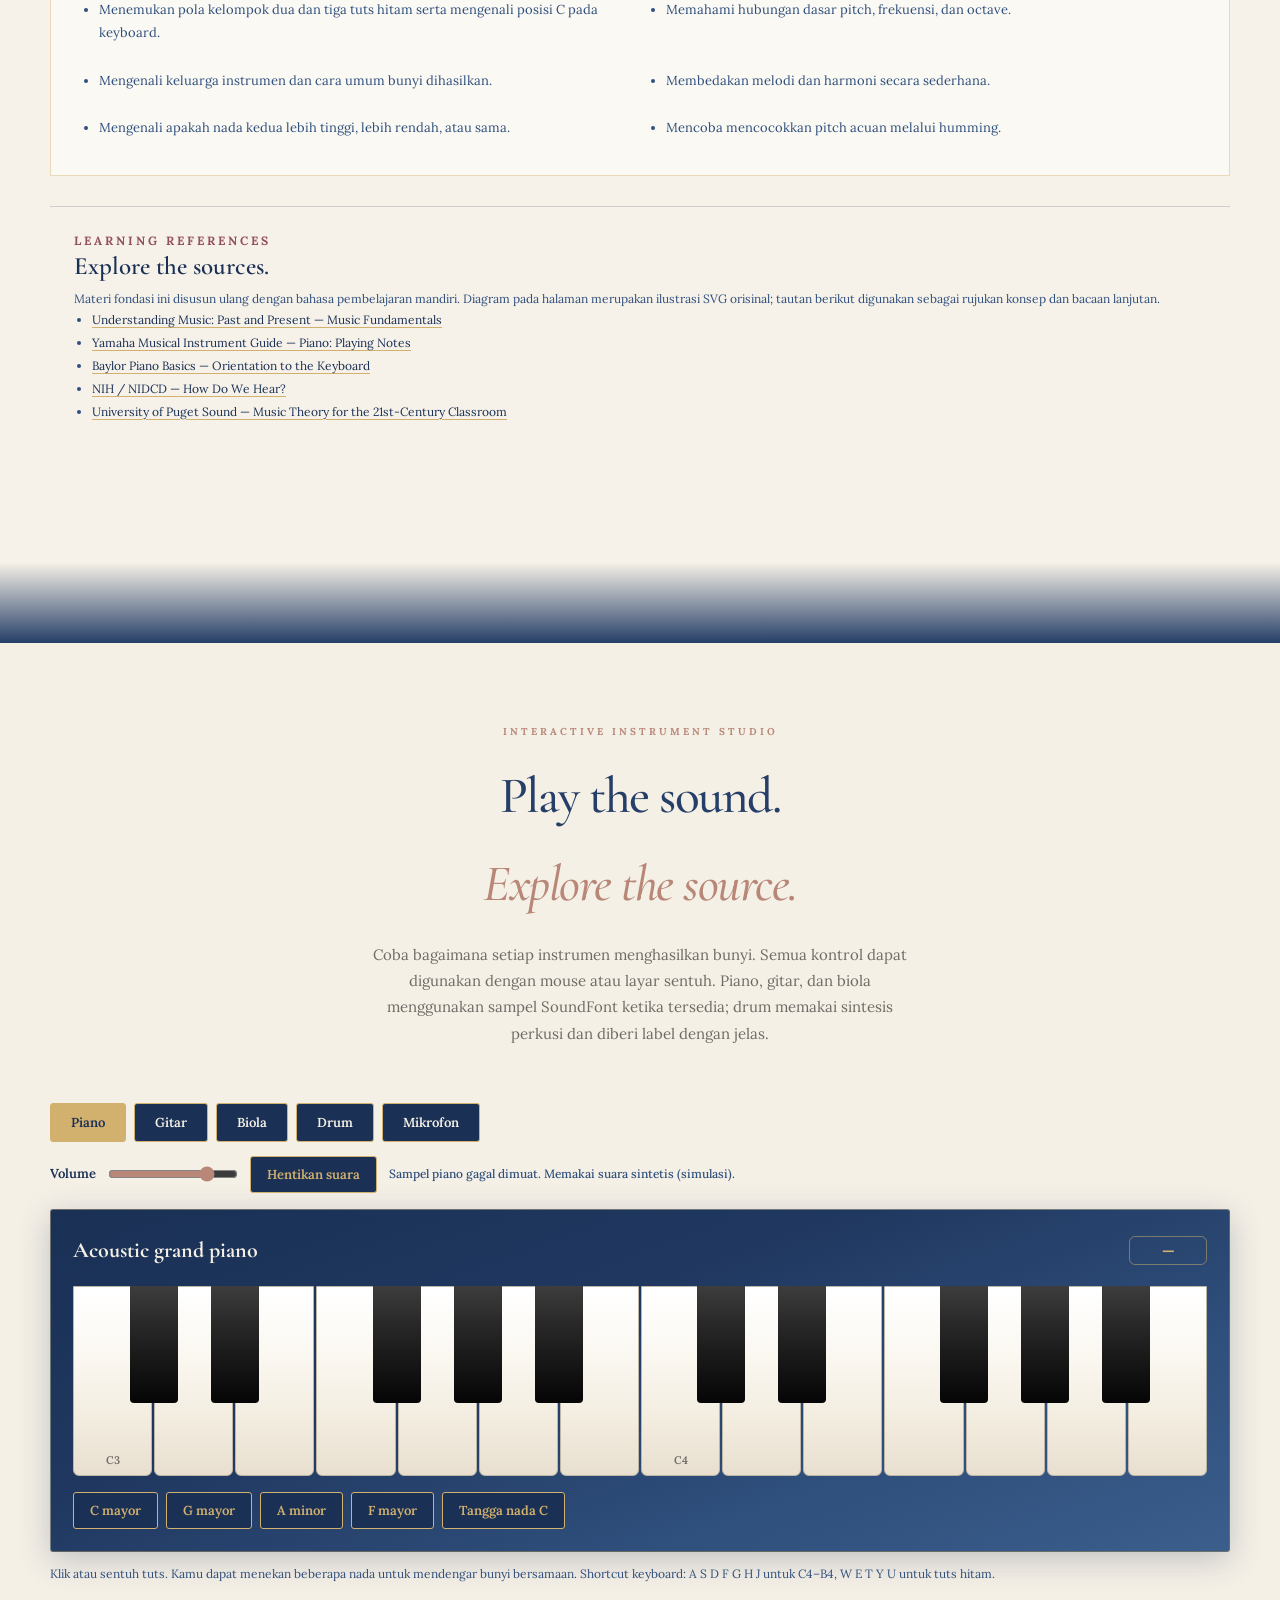
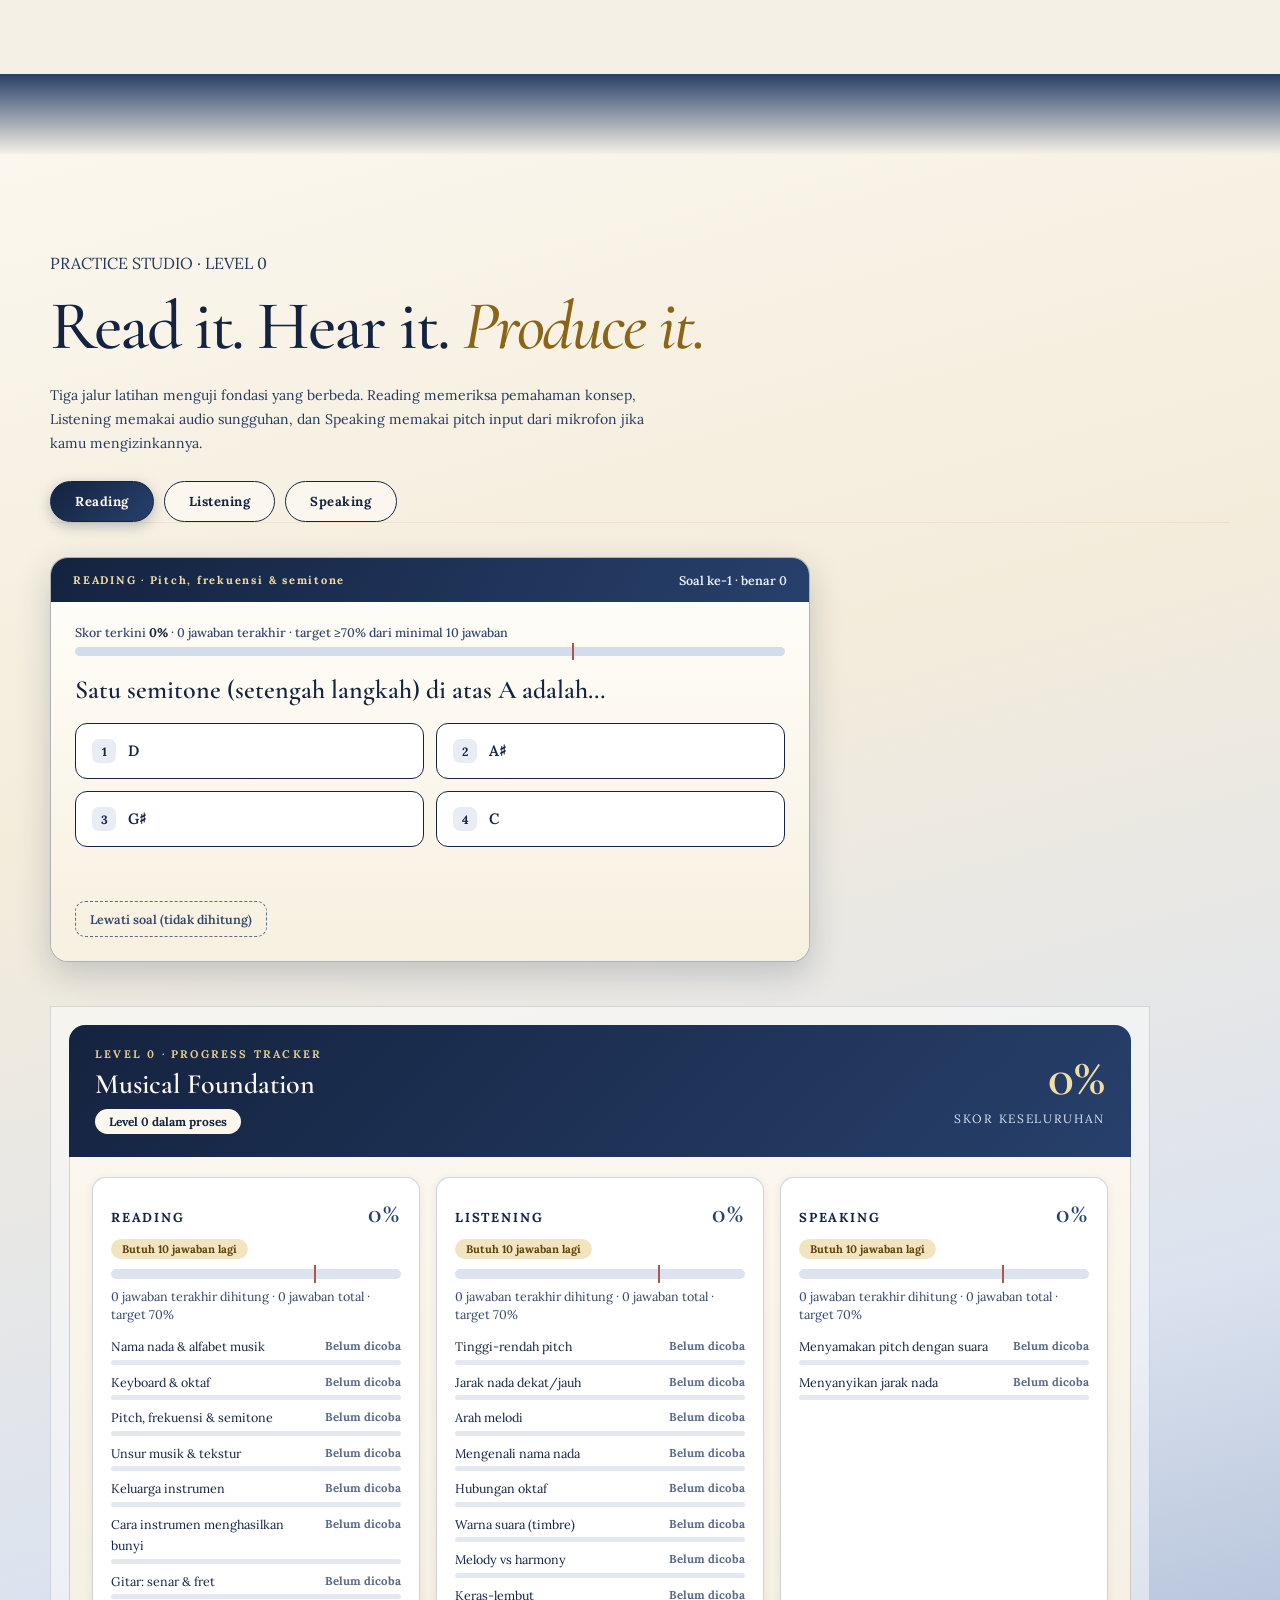
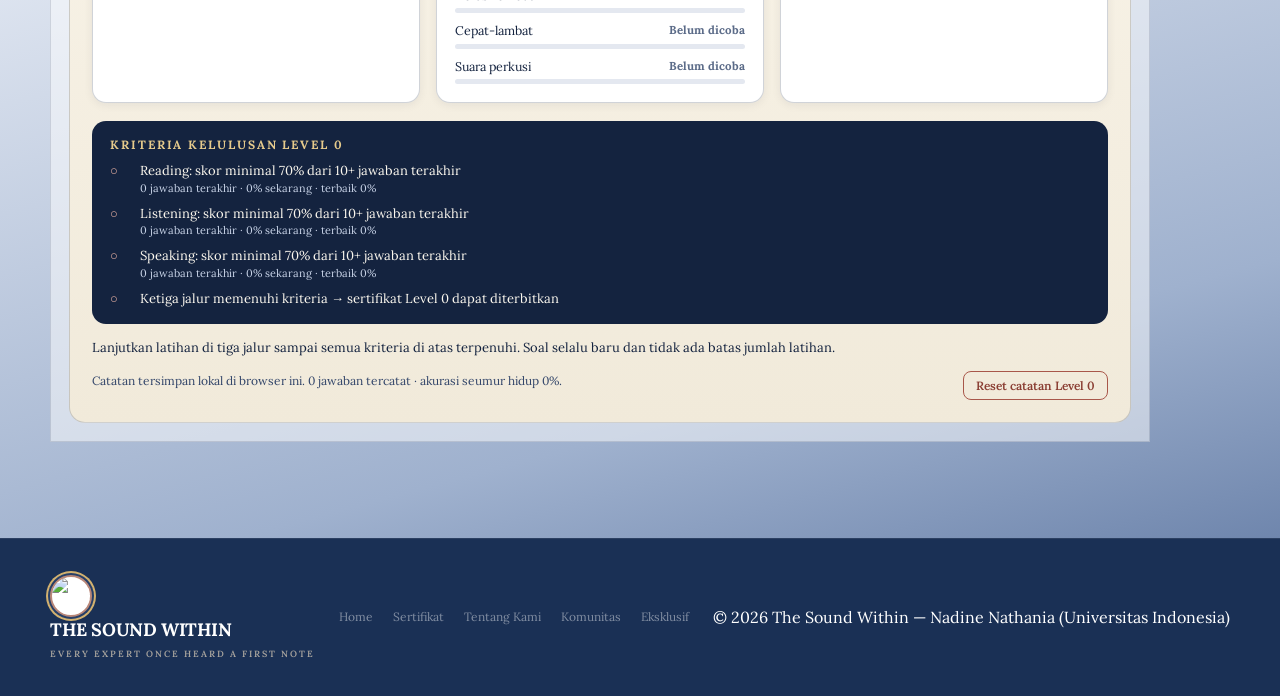
==== commit 15852382: "Update level-0.html" ====
--- a/level-0.html
+++ b/level-0.html
@@ -380,5 +380,6 @@
 <script src="instruments.js"></script>
 <script src="tsw-progress.js"></script>
 <script src="level0.js"></script>
+<script src="levelnav.js"></script>
 </body>
 </html>
--- a/level0-practice.css
+++ b/level0-practice.css
@@ -0,0 +1,75 @@
+/* TSW — level0-practice.css
+   Gaya Practice Studio Level 0: campuran ivory + gradasi navy, kontras tinggi (teks gelap di atas ivory, teks terang di atas navy).
+   Dimuat SETELAH level.css dan level0-enhancements.css. */
+
+/* ── latar section: ivory → biru keabuan → navy lembut ── */
+section.l-lab{
+  background:linear-gradient(165deg,#FBF7EE 0%,#F4ECDB 30%,#DCE3EF 62%,#9FB1CE 88%,#6F86AD 100%) !important;
+  color:#14233F !important;
+  padding-block:clamp(56px,8vw,96px);
+}
+section.l-lab .eyebrow,section.l-lab .l-no{color:#7A5A16 !important}
+section.l-lab .l-h2{color:#14233F !important}
+section.l-lab .l-h2 em{color:#8A6417 !important}
+section.l-lab .l-lab-lead,section.l-lab > .container > p{color:#26385A !important;max-width:70ch}
+
+/* ── tab jalur ── */
+section.l-lab .l-tabs{display:flex;flex-wrap:wrap;gap:10px;margin:26px 0 18px}
+section.l-lab .l-tabs [role=tab]{padding:11px 24px;border:1.5px solid #14233F !important;border-radius:999px;background:#FBF7EE !important;color:#14233F !important;font:700 13px Lora,Georgia,serif;letter-spacing:.04em;cursor:pointer;transition:.18s}
+section.l-lab .l-tabs [role=tab]:hover{background:#F1E3BC !important}
+section.l-lab .l-tabs [role=tab][aria-selected=true],section.l-lab .l-tabs [role=tab].active{background:linear-gradient(135deg,#14233F,#27406B) !important;color:#FBF7EE !important;border-color:#14233F !important;box-shadow:0 4px 14px rgba(20,35,63,.28)}
+section.l-lab .l-tabs [role=tab]:focus-visible{outline:3px solid #B8923F;outline-offset:2px}
+
+/* ── kartu soal ── */
+section.l-lab .l-panel{min-height:300px;border:0;background:transparent}
+.lp-card{max-width:880px;border:1.5px solid rgba(20,35,63,.35);border-radius:18px;overflow:hidden;background:#FFFDF8;box-shadow:0 12px 34px rgba(20,35,63,.2)}
+.lp-top{display:flex;flex-wrap:wrap;justify-content:space-between;align-items:center;gap:8px 16px;padding:14px 22px;background:linear-gradient(120deg,#14233F 0%,#27406B 100%);color:#FBF7EE}
+.lp-chip{font:700 11px Lora,Georgia,serif;letter-spacing:.16em;color:#F1DDA7}
+.lp-count{font:600 12.5px Lora,Georgia,serif;color:#E8EEF8}
+.lp-body{padding:22px 24px 24px;background:linear-gradient(180deg,#FFFDF8 0%,#F7F0E0 100%);color:#14233F}
+.lp-in{animation:lpIn .35s ease both}
+@keyframes lpIn{from{opacity:0;transform:translateY(10px)}to{opacity:1;transform:none}}
+@media (prefers-reduced-motion:reduce){.lp-in{animation:none}}
+
+.lp-score{margin:0 0 16px;font:500 12.5px Lora,Georgia,serif;color:#33466A}
+.lp-score b{color:#14233F}
+.lp-bar{position:relative;height:9px;margin-top:7px;border-radius:6px;background:#D5DCE9}
+.lp-bar i{display:block;height:100%;border-radius:6px;background:linear-gradient(90deg,#27406B,#B8923F)}
+.lp-bar u{position:absolute;left:70%;top:-4px;width:2px;height:17px;background:#A8574A}
+
+.lp-prompt{margin:0 0 16px;font:600 clamp(20px,2.6vw,26px)/1.35 "Cormorant Garamond",Georgia,serif;color:#14233F}
+.lp-visual{margin:0 0 18px;padding:14px;border:1px solid rgba(20,35,63,.2);border-radius:14px;background:#fff;text-align:center}
+.lp-kbd{display:block;width:100%;max-width:460px;height:auto;margin:0 auto}
+.lp-audiorow{display:flex;flex-wrap:wrap;gap:10px;margin:0 0 8px}
+.lp-play{padding:12px 20px;border:0;border-radius:12px;background:linear-gradient(135deg,#14233F,#27406B);color:#FBF7EE;font:700 14px Lora,Georgia,serif;cursor:pointer;box-shadow:0 3px 10px rgba(20,35,63,.25);transition:.15s}
+.lp-play:hover{transform:translateY(-1px);box-shadow:0 6px 16px rgba(20,35,63,.32)}
+.lp-play.lp-alt{background:#F1E3BC;color:#14233F;border:1.5px solid #B8923F;box-shadow:none}
+.lp-play.lp-rec{background:linear-gradient(135deg,#8E3A33,#B5524A)}
+.lp-play:disabled{opacity:.55;cursor:not-allowed;transform:none}
+.lp-hint{margin:6px 0 14px;font:400 12.5px/1.55 Lora,Georgia,serif;color:#33466A}
+.lp-target{display:inline-block;margin:0 0 14px;padding:14px 30px;border:2px solid #B8923F;border-radius:14px;background:#fff;text-align:center}
+.lp-target span{display:block;font:600 46px/1 "Cormorant Garamond",Georgia,serif;color:#14233F}
+.lp-target small{font:700 10px Lora,serif;letter-spacing:.2em;color:#7A5A16}
+
+.lp-options{display:grid;grid-template-columns:repeat(auto-fit,minmax(min(100%,300px),1fr));gap:12px;margin:8px 0 6px}
+.lp-options button{display:flex;align-items:center;gap:12px;min-height:56px;padding:12px 16px;border:1.5px solid #14233F;border-radius:12px;background:#fff;color:#14233F;font:600 15px/1.35 Lora,Georgia,serif;text-align:left;cursor:pointer;transition:.15s}
+.lp-options button kbd{flex:none;display:inline-grid;place-items:center;width:24px;height:24px;border-radius:7px;background:#E7ECF5;color:#14233F;font:700 12px Lora,serif}
+.lp-options button:hover:not(:disabled){background:#F1E3BC;border-color:#8A6417;transform:translateY(-1px)}
+.lp-options button:focus-visible,.lp-play:focus-visible,.lp-next:focus-visible,.lp-skip:focus-visible{outline:3px solid #B8923F;outline-offset:2px}
+.lp-options button:disabled{cursor:default;opacity:1;color:#14233F}
+.lp-options button.ok{background:#D5EFDF !important;border-color:#1F7A4D !important;color:#0F3F27 !important}
+.lp-options button.bad{background:#F9DAD6 !important;border-color:#A12D2D !important;color:#661B1B !important}
+.lp-options button.ok kbd{background:#1F7A4D;color:#fff}.lp-options button.bad kbd{background:#A12D2D;color:#fff}
+
+.lp-fb{min-height:24px;margin:14px 0 0;padding:0;font:500 14.5px/1.6 Lora,Georgia,serif;color:#14233F}
+.lp-fb.ok{padding:12px 14px;border-left:5px solid #1F7A4D;border-radius:8px;background:#E3F3EA;color:#0F3F27}
+.lp-fb.err{padding:12px 14px;border-left:5px solid #A12D2D;border-radius:8px;background:#FCE6E3;color:#5E1818}
+.lp-actions{display:flex;flex-wrap:wrap;gap:12px;align-items:center;justify-content:space-between;margin-top:16px}
+.lp-next{margin-left:auto;padding:13px 26px;border:0;border-radius:12px;background:linear-gradient(135deg,#B8923F,#D9B45E);color:#14233F;font:800 15px Lora,Georgia,serif;cursor:pointer;box-shadow:0 4px 14px rgba(120,88,20,.35)}
+.lp-next:hover{filter:brightness(1.06)}
+.lp-skip{padding:9px 14px;border:1px dashed #5B6B88;border-radius:10px;background:transparent;color:#33466A;font:600 12.5px Lora,Georgia,serif;cursor:pointer}
+.lp-skip:hover{background:#E7ECF5}
+
+section.l-lab .l-progress-summary{margin-top:44px;max-width:1100px}
+
+@media (max-width:600px){.lp-body{padding:18px 16px 20px}.lp-top{padding:12px 16px}.lp-options{grid-template-columns:1fr}.lp-next{width:100%}}
